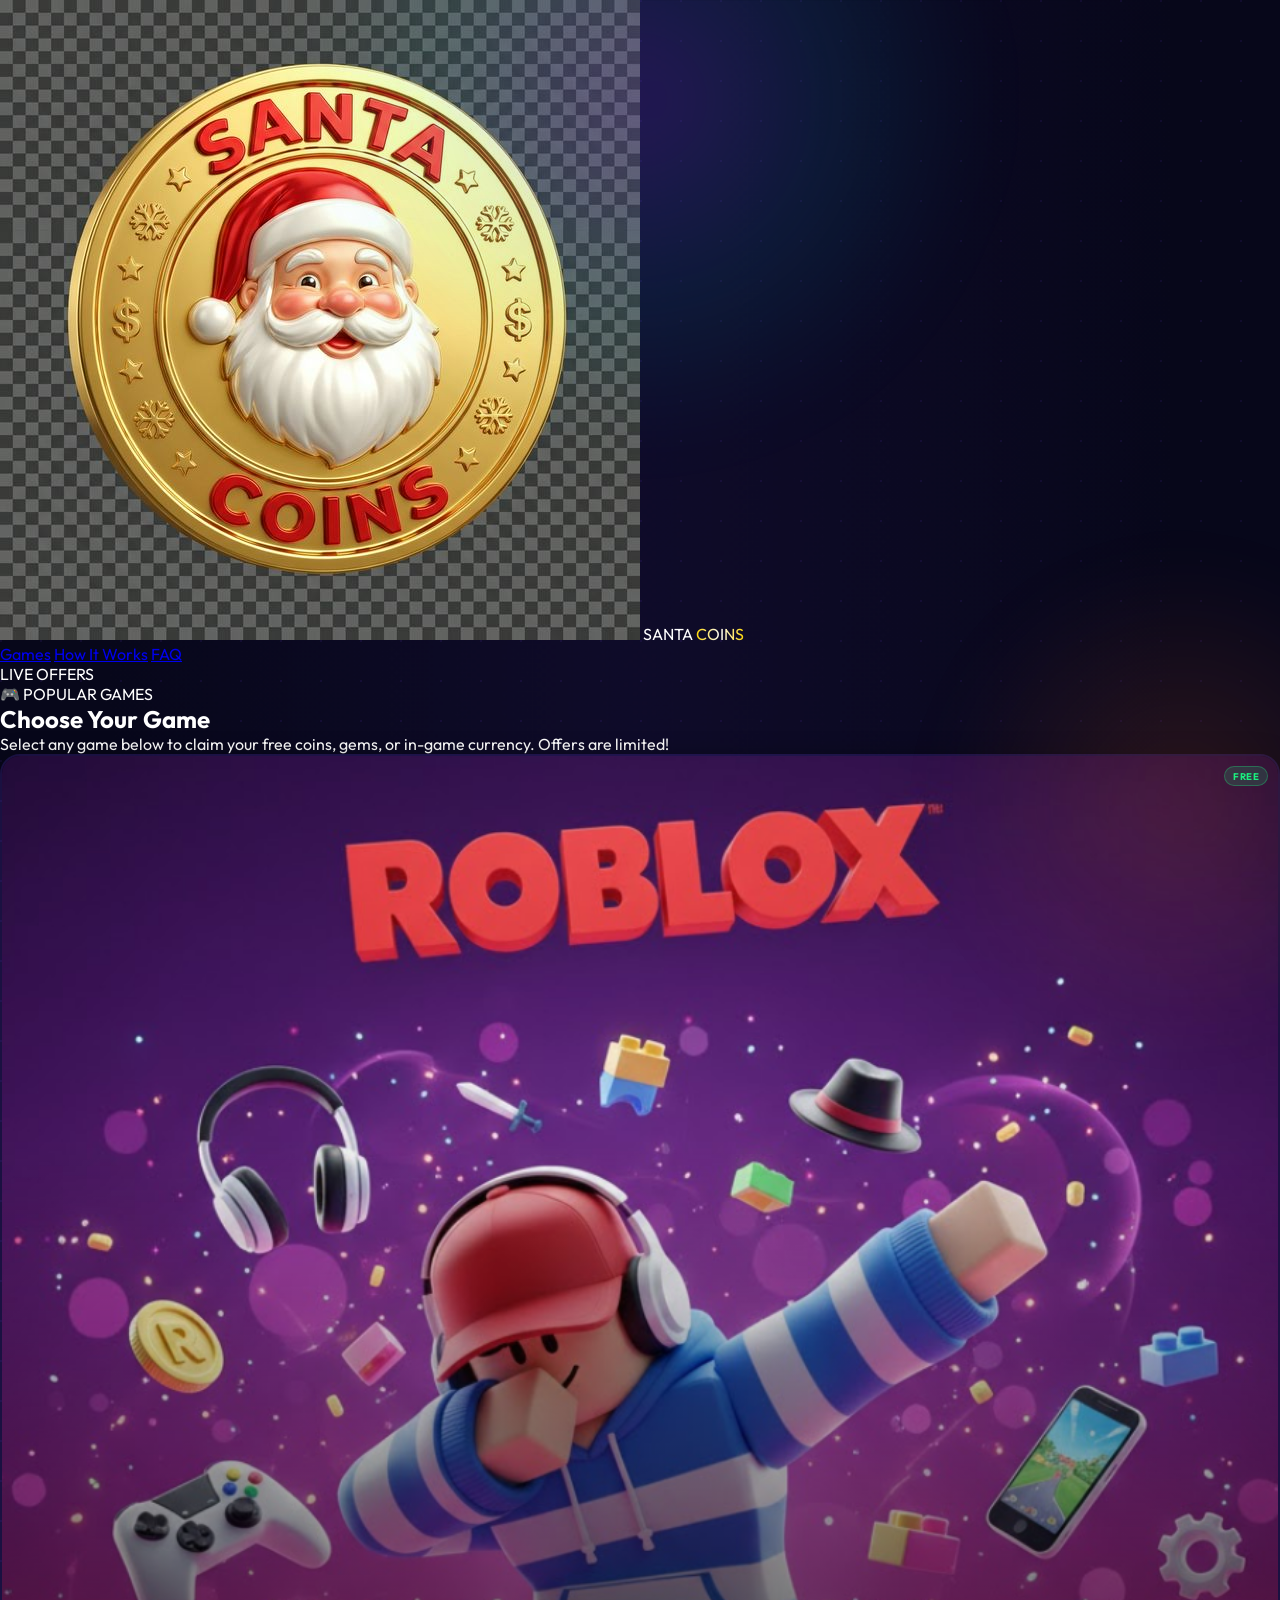
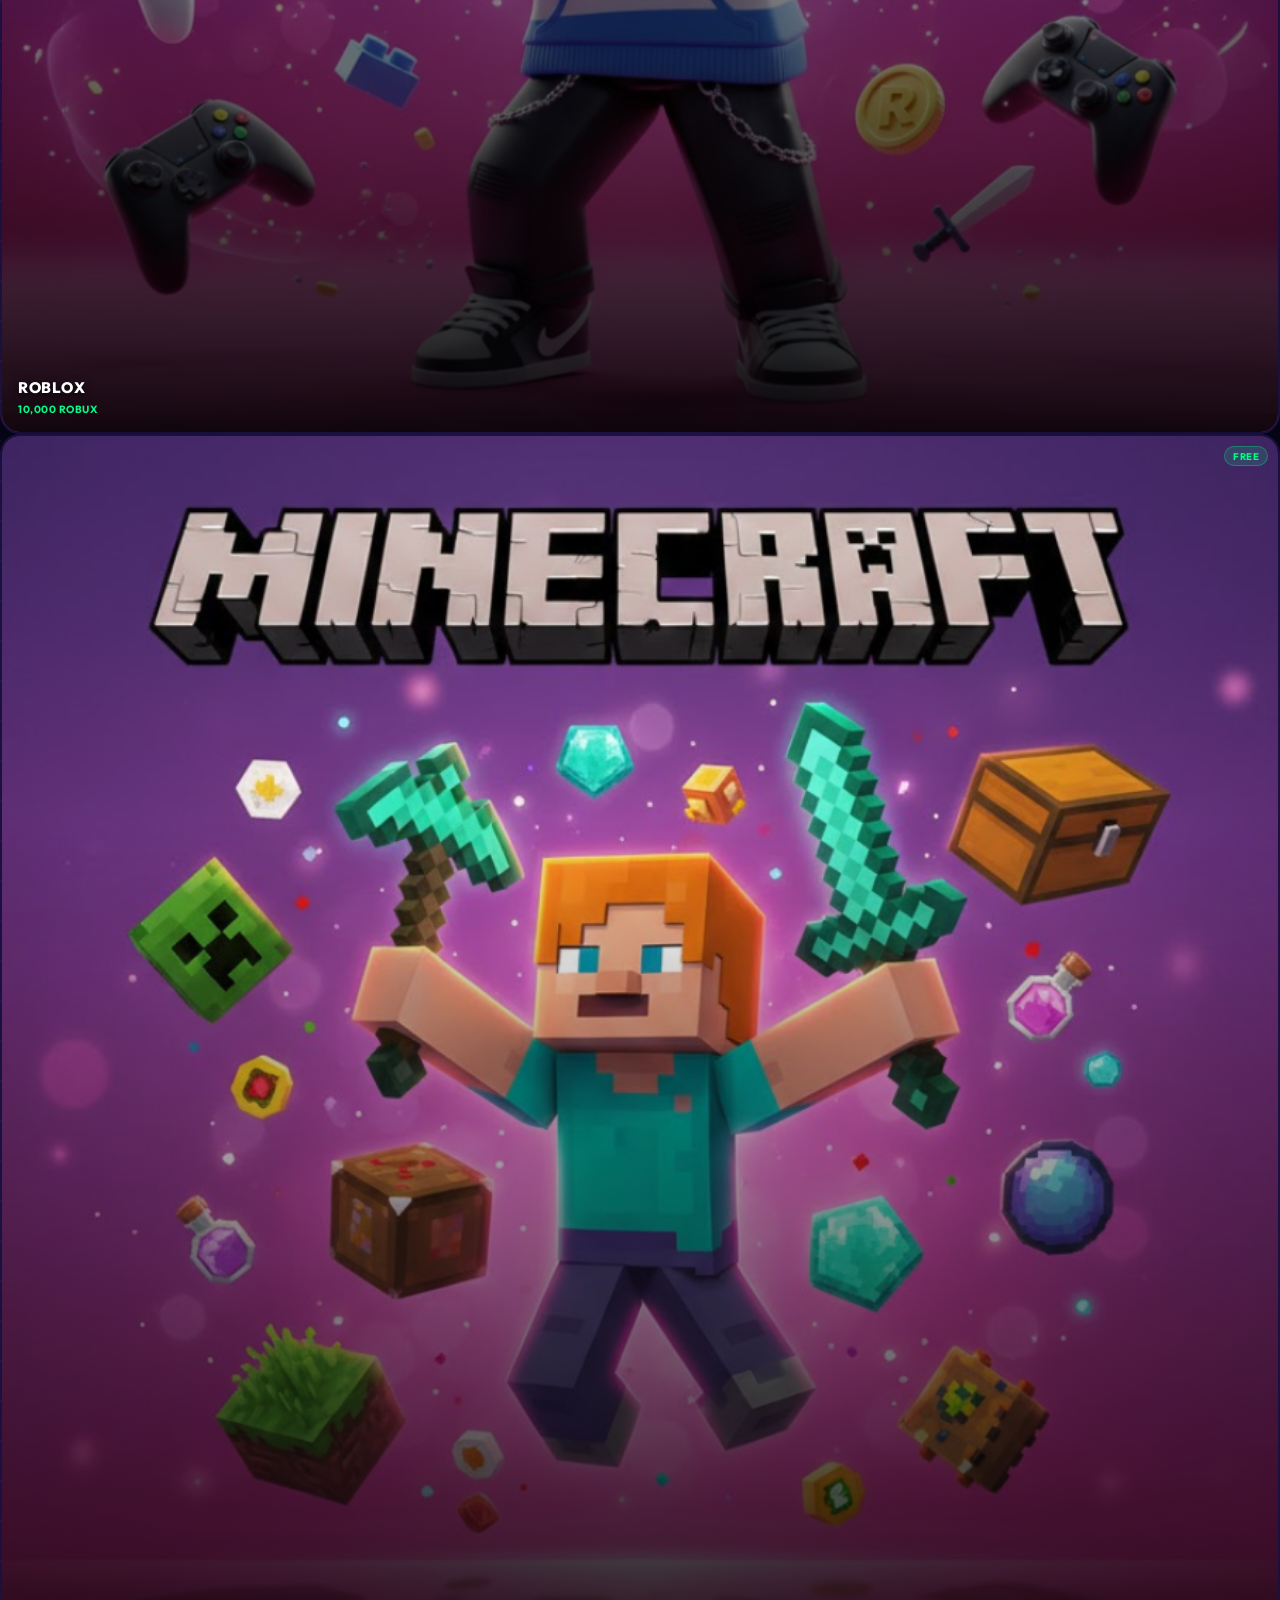
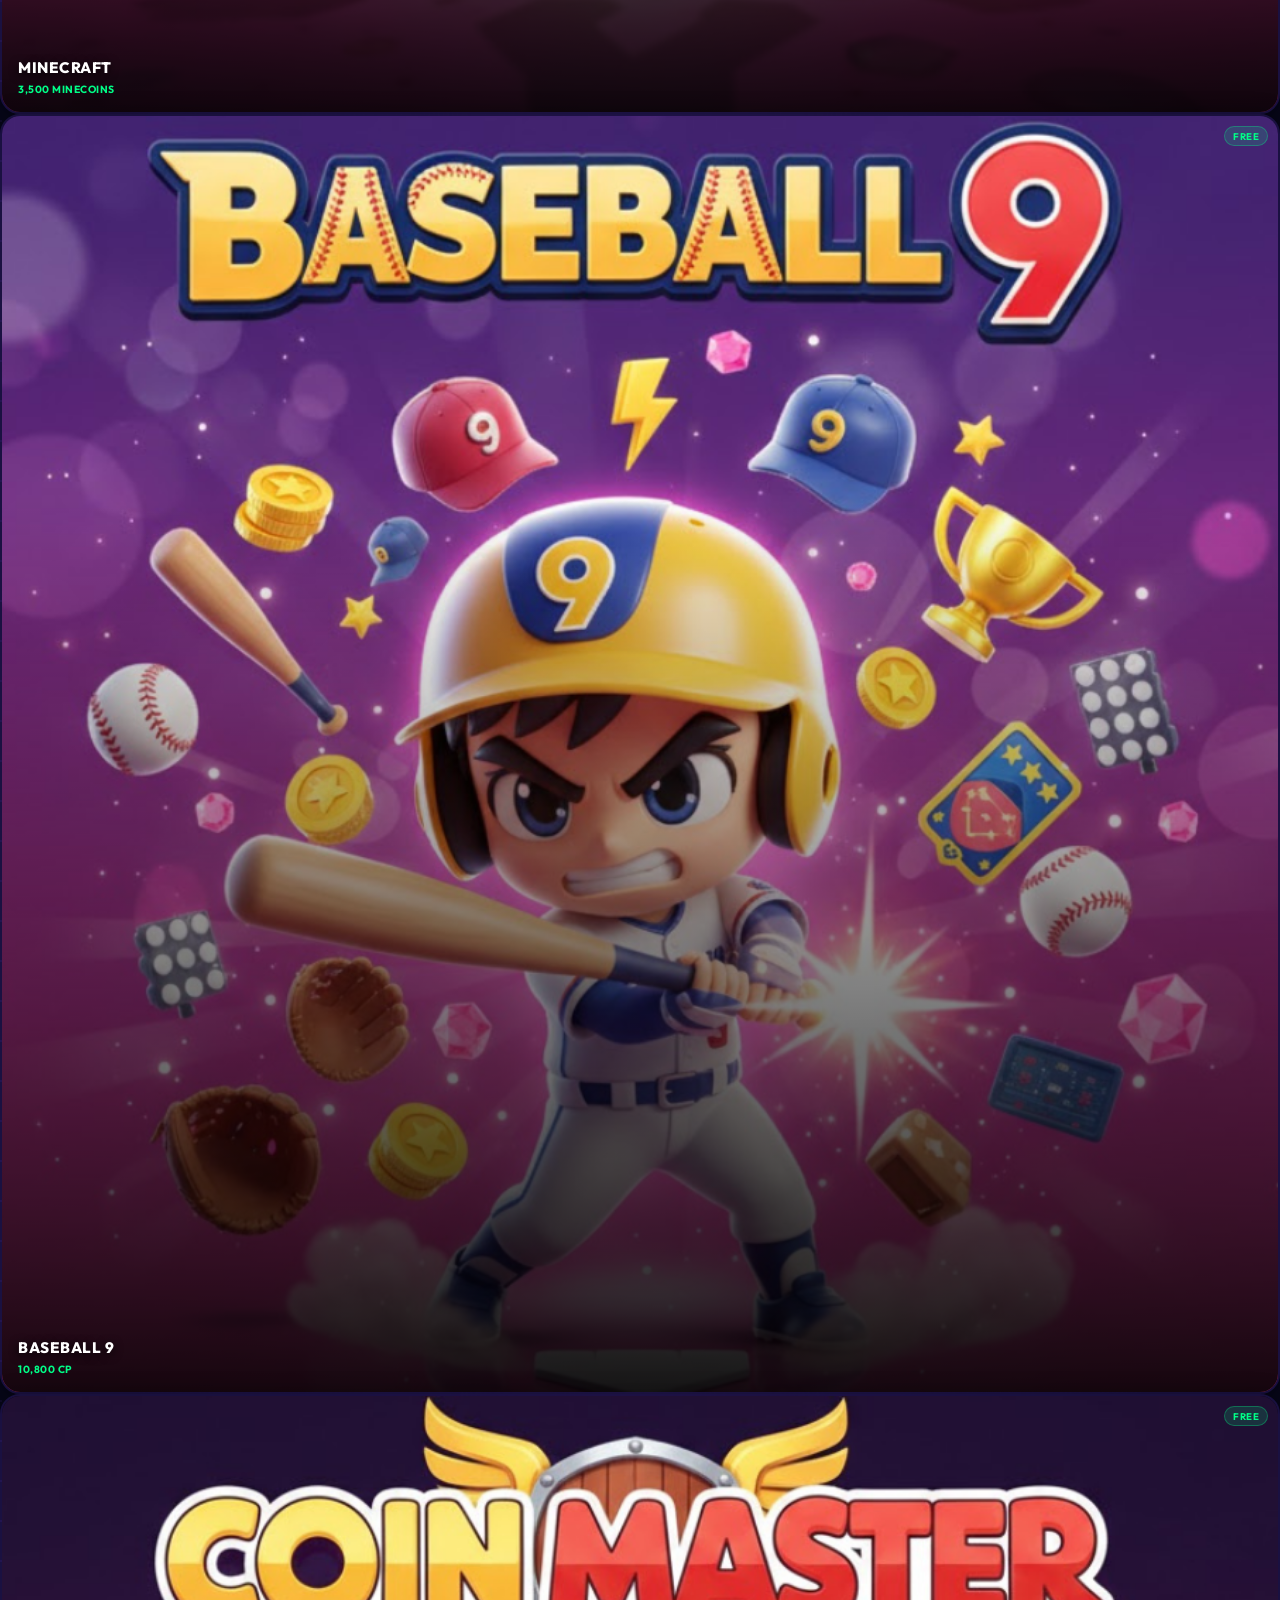
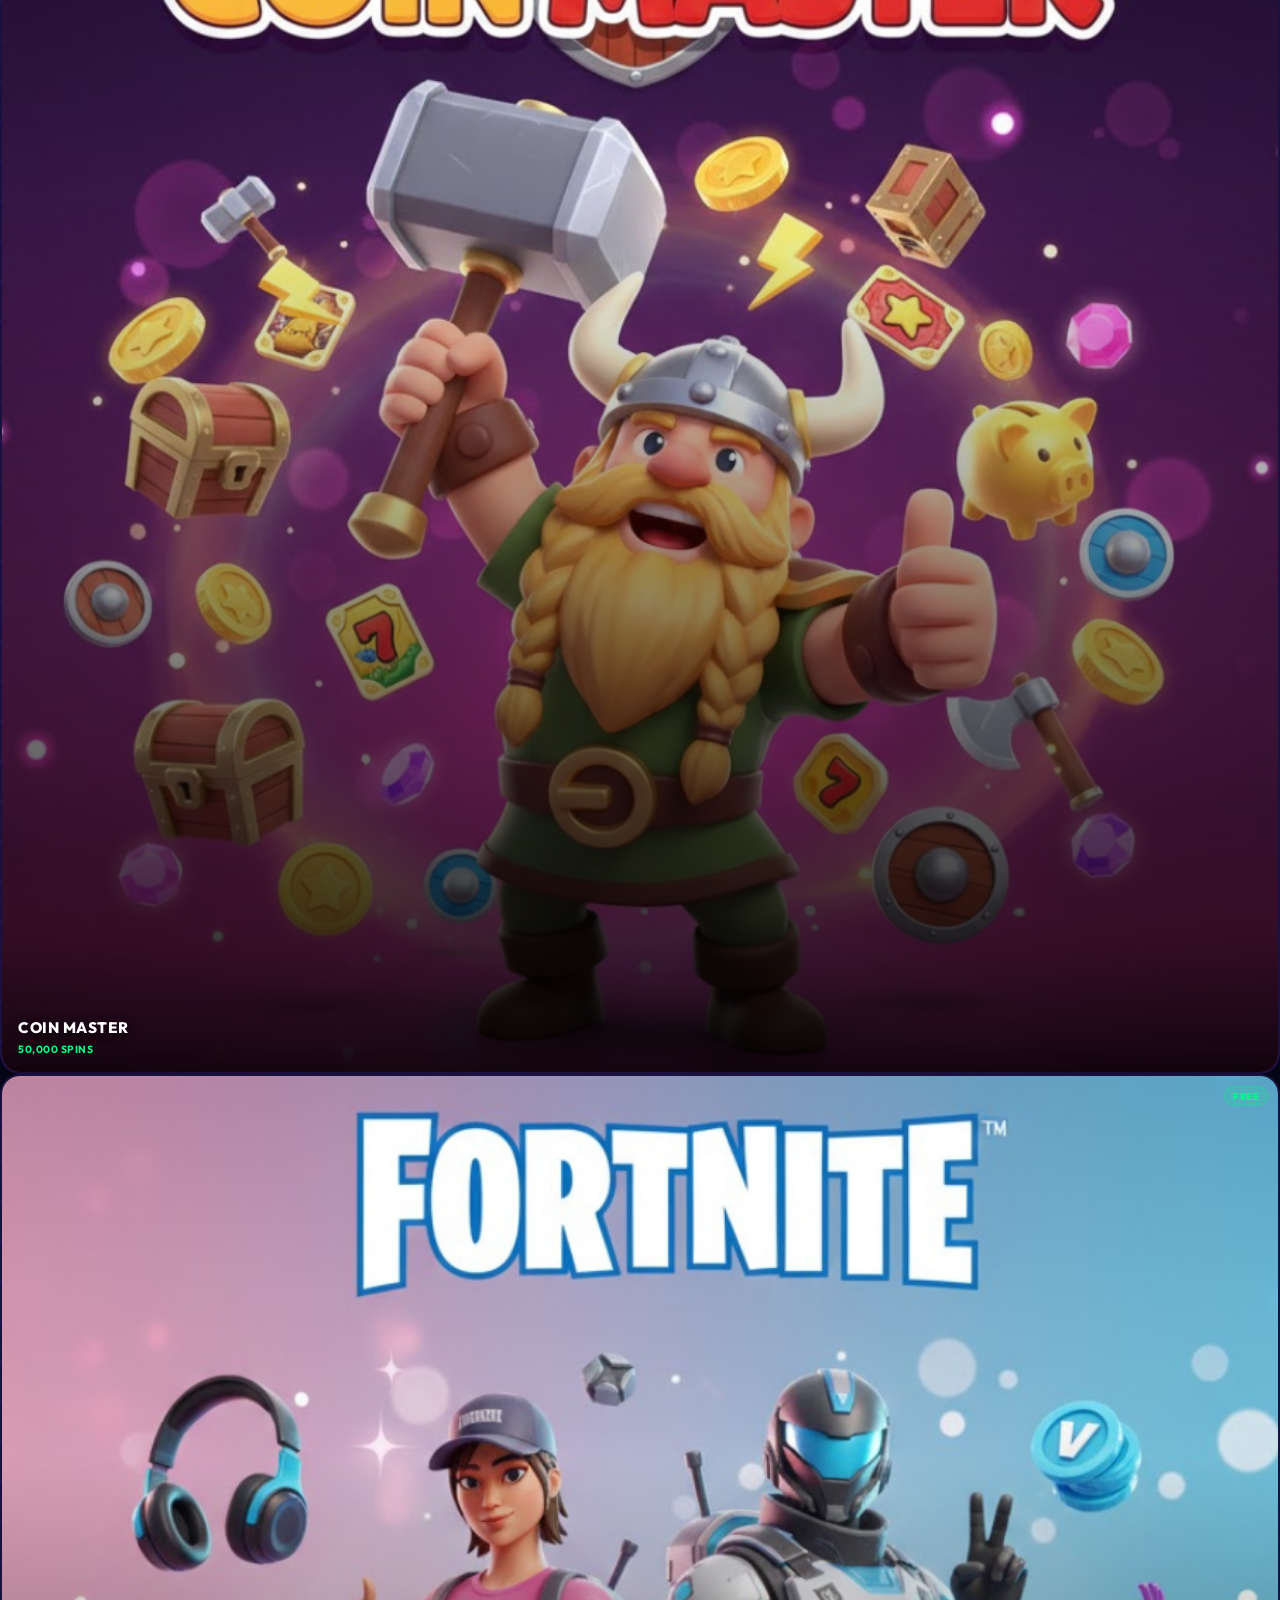
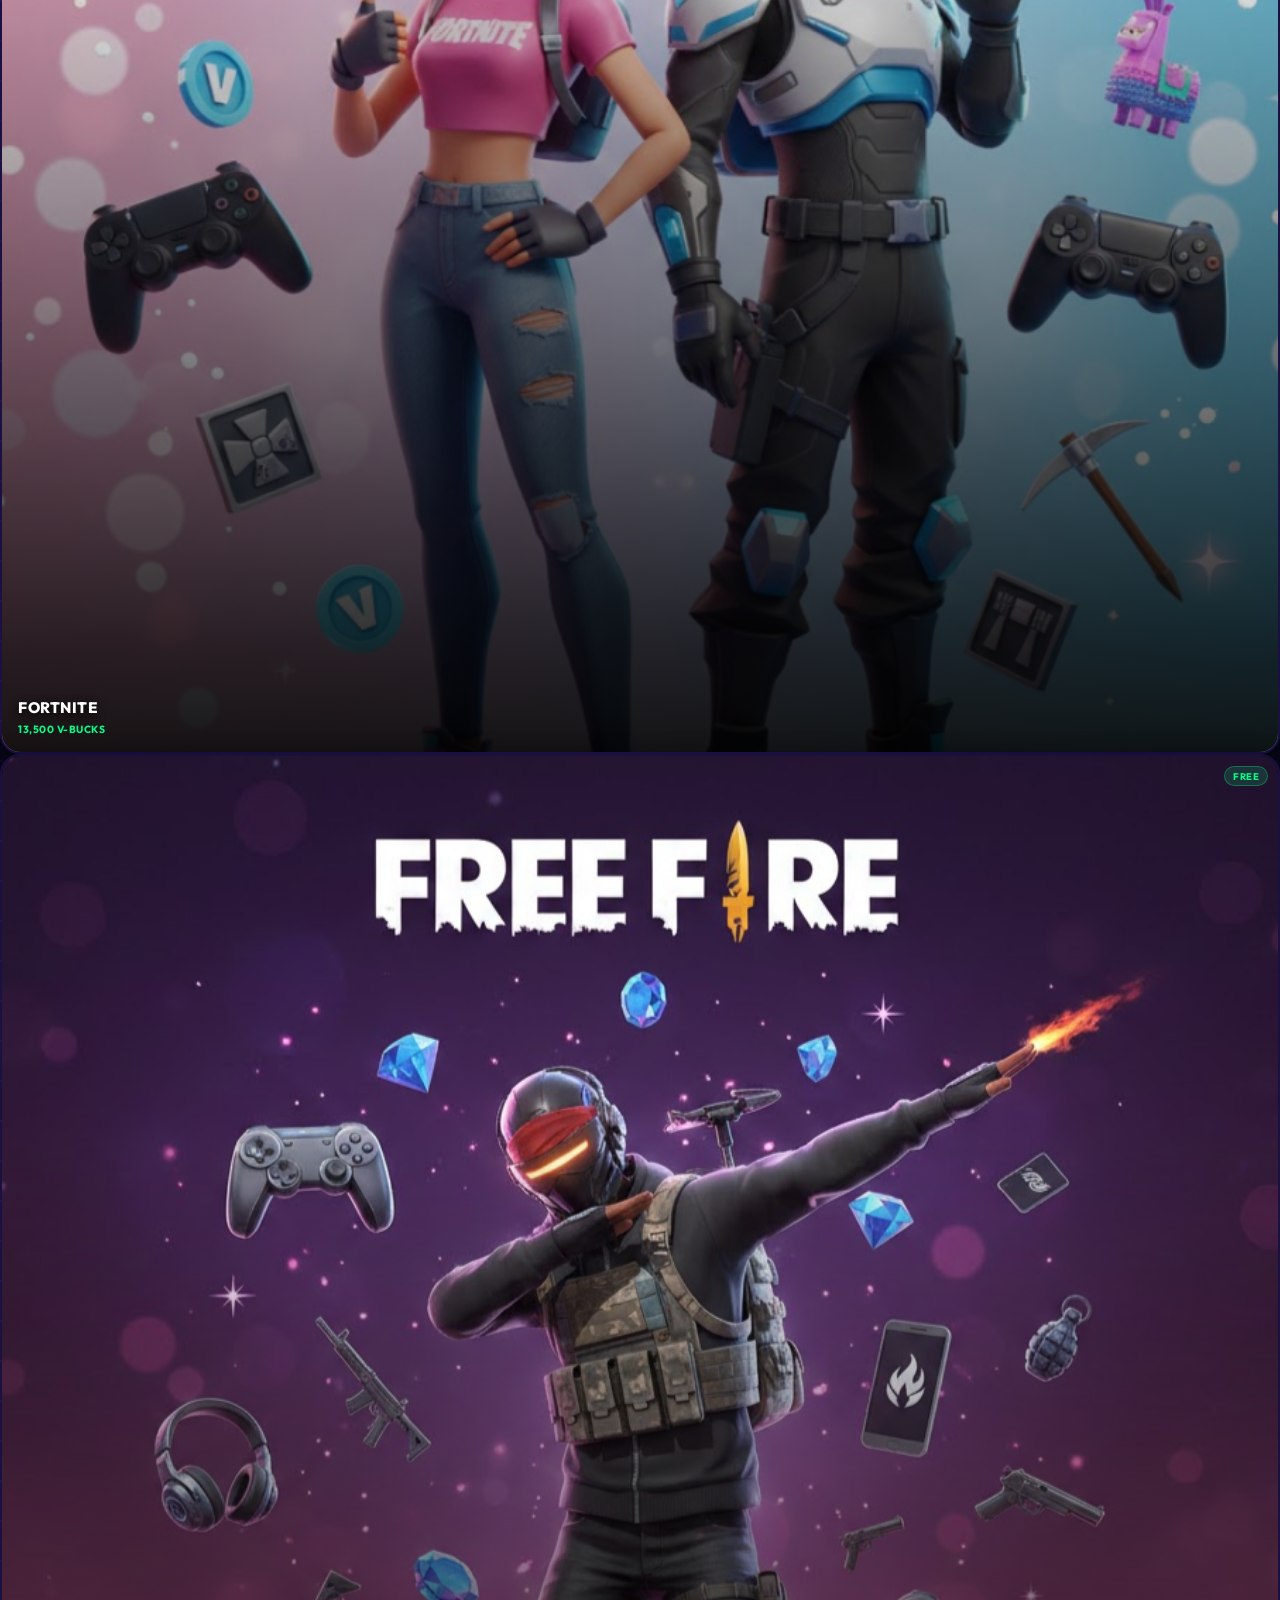
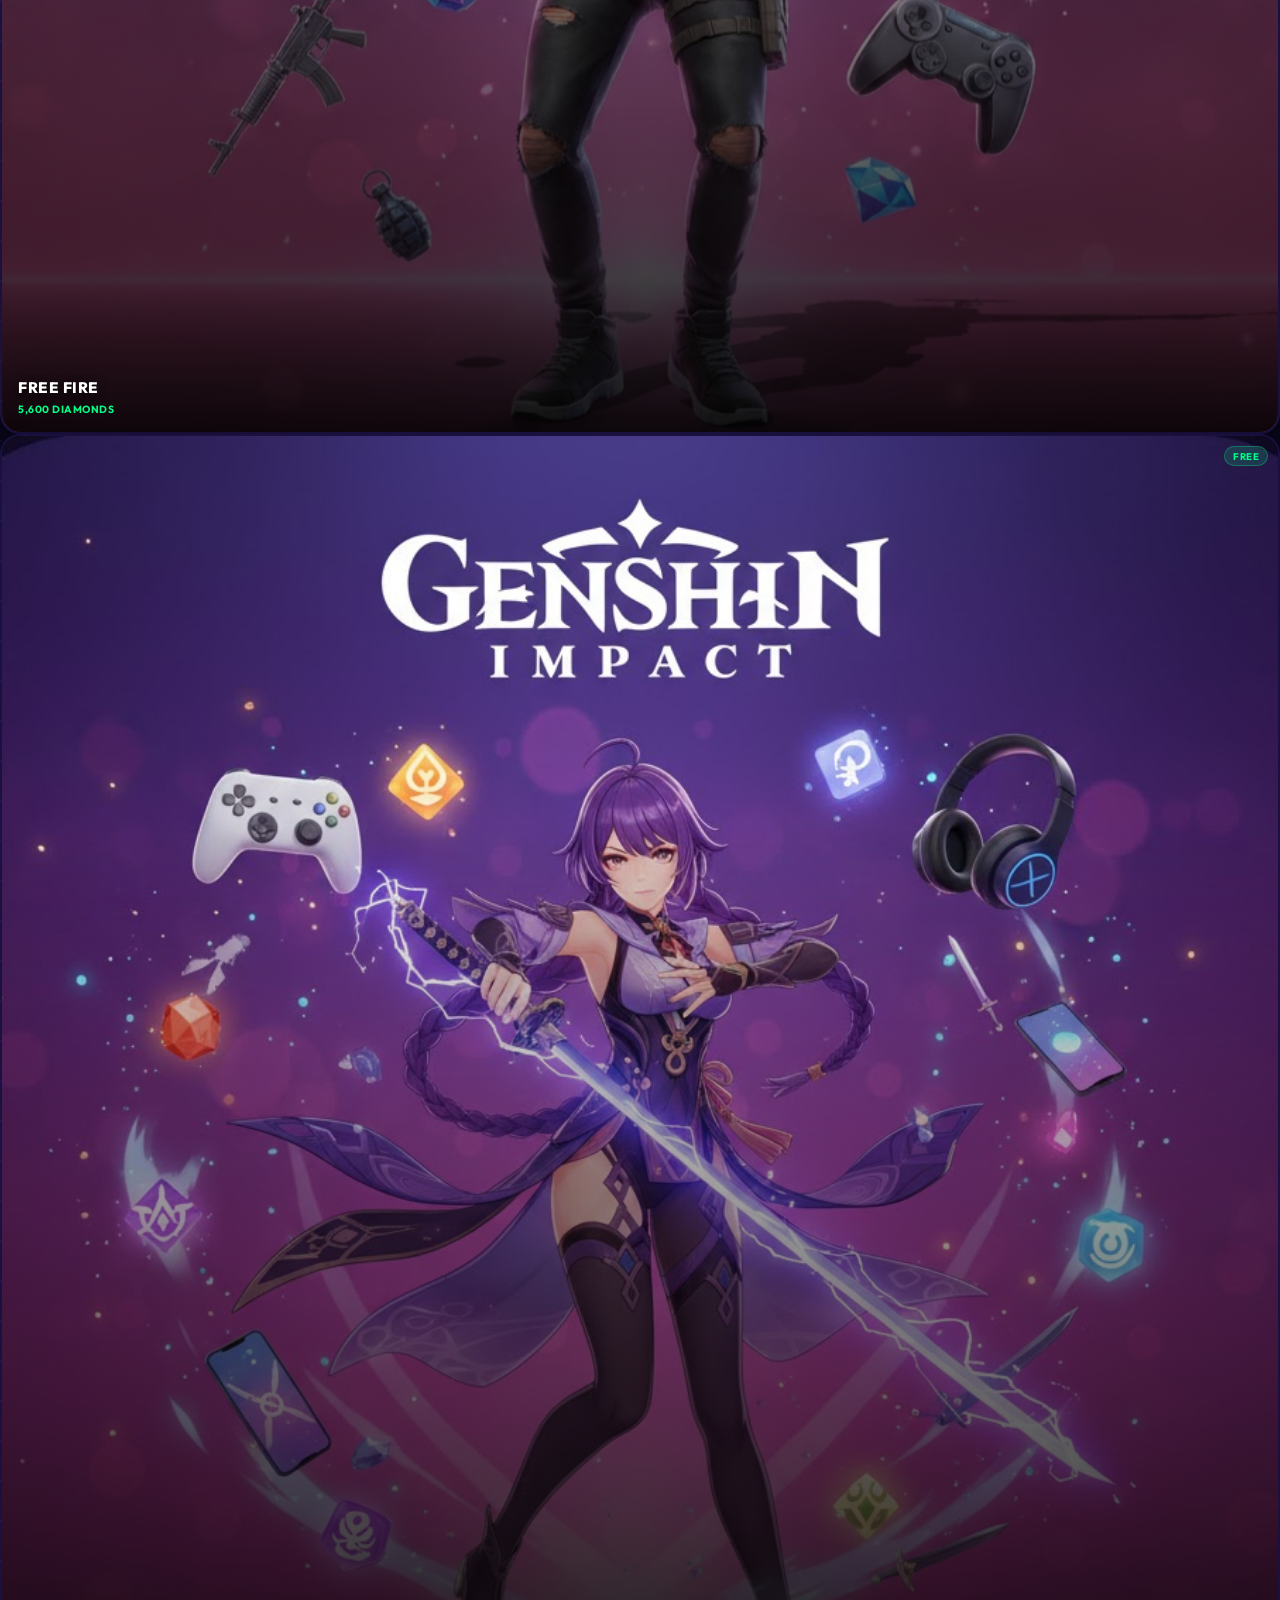
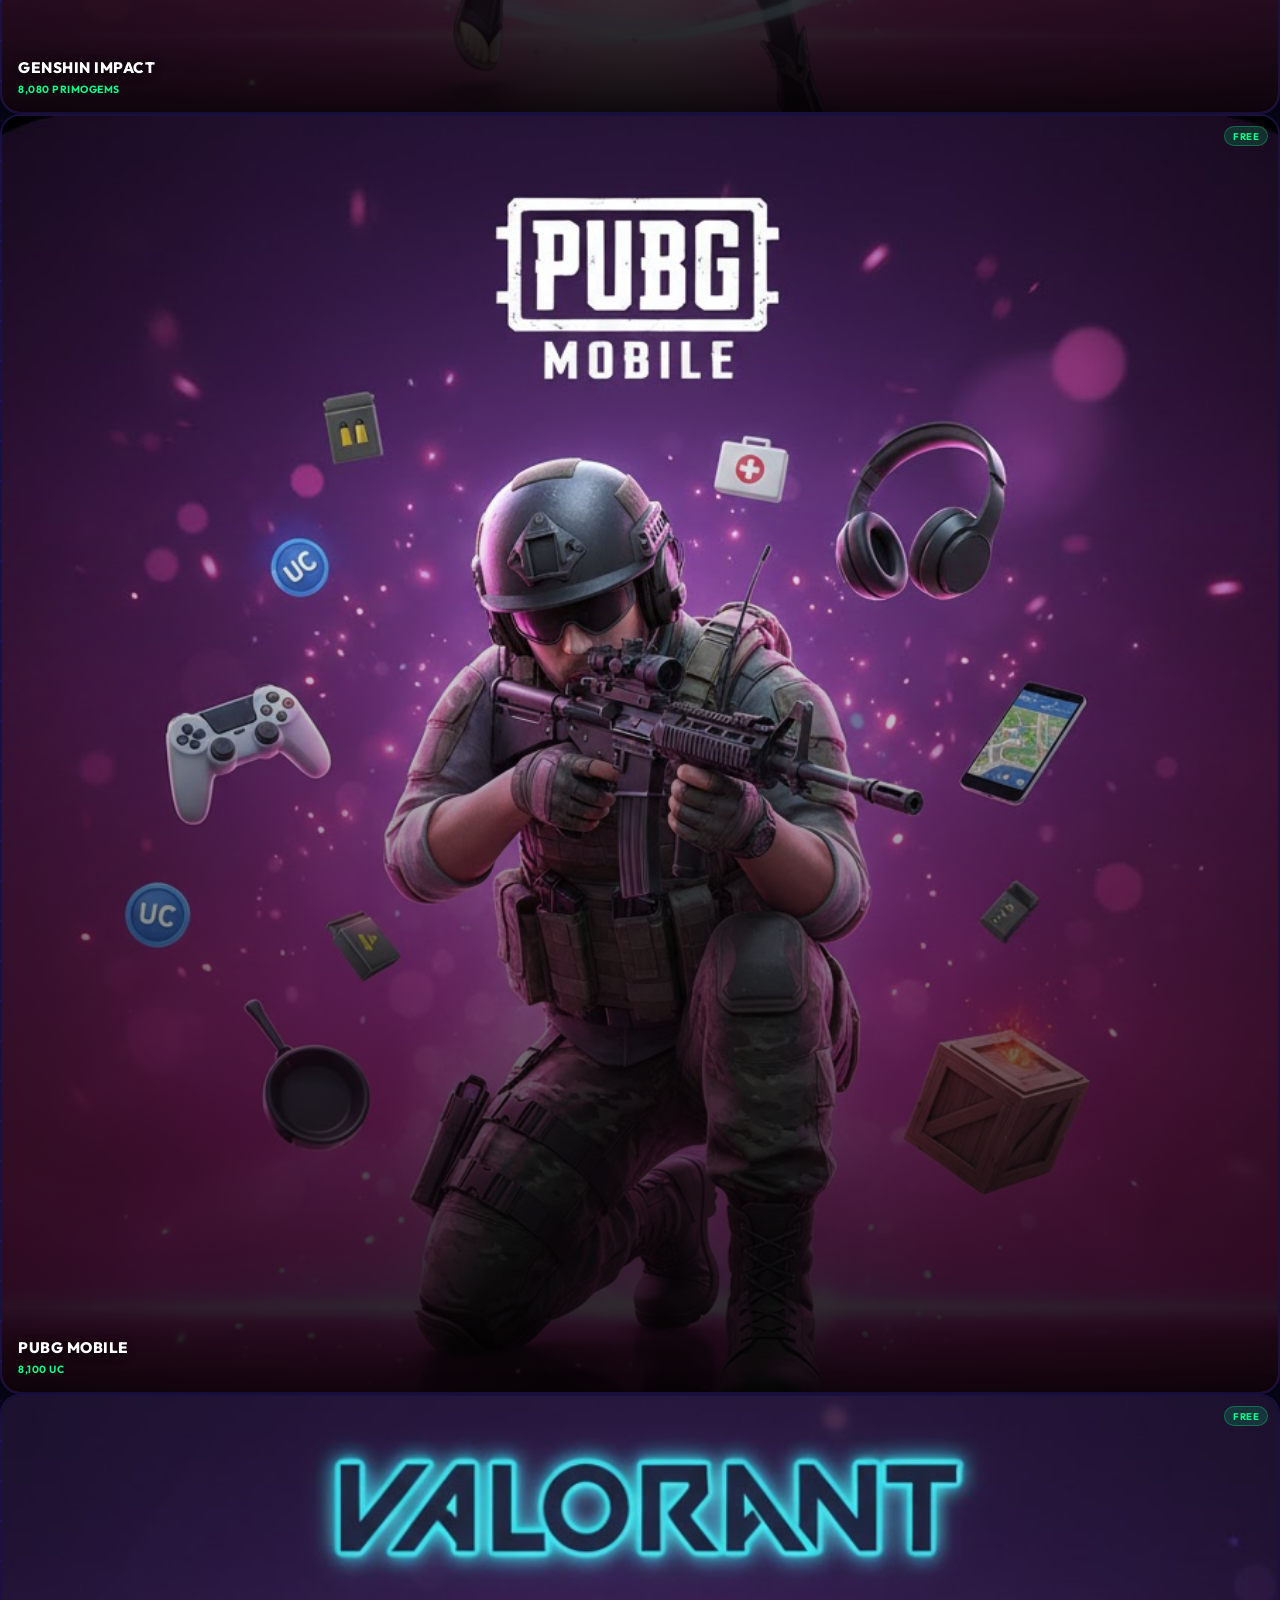
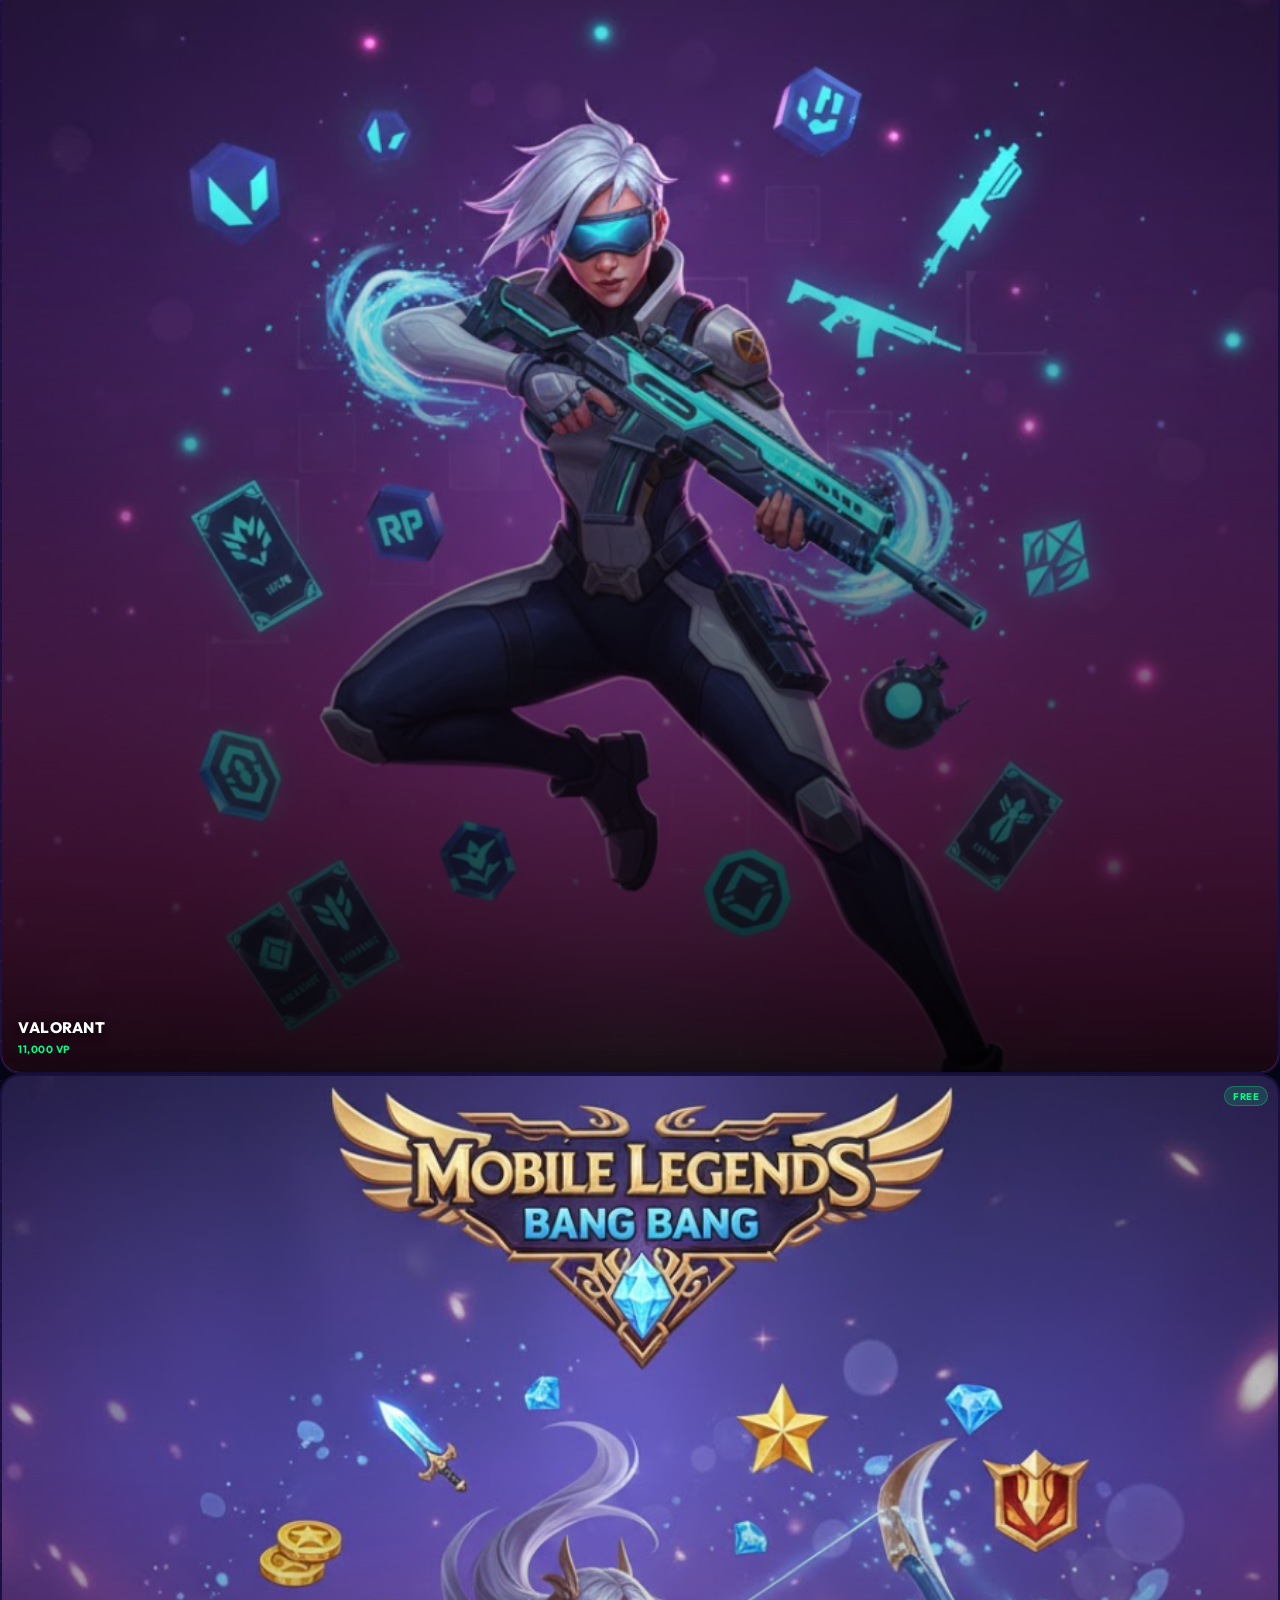
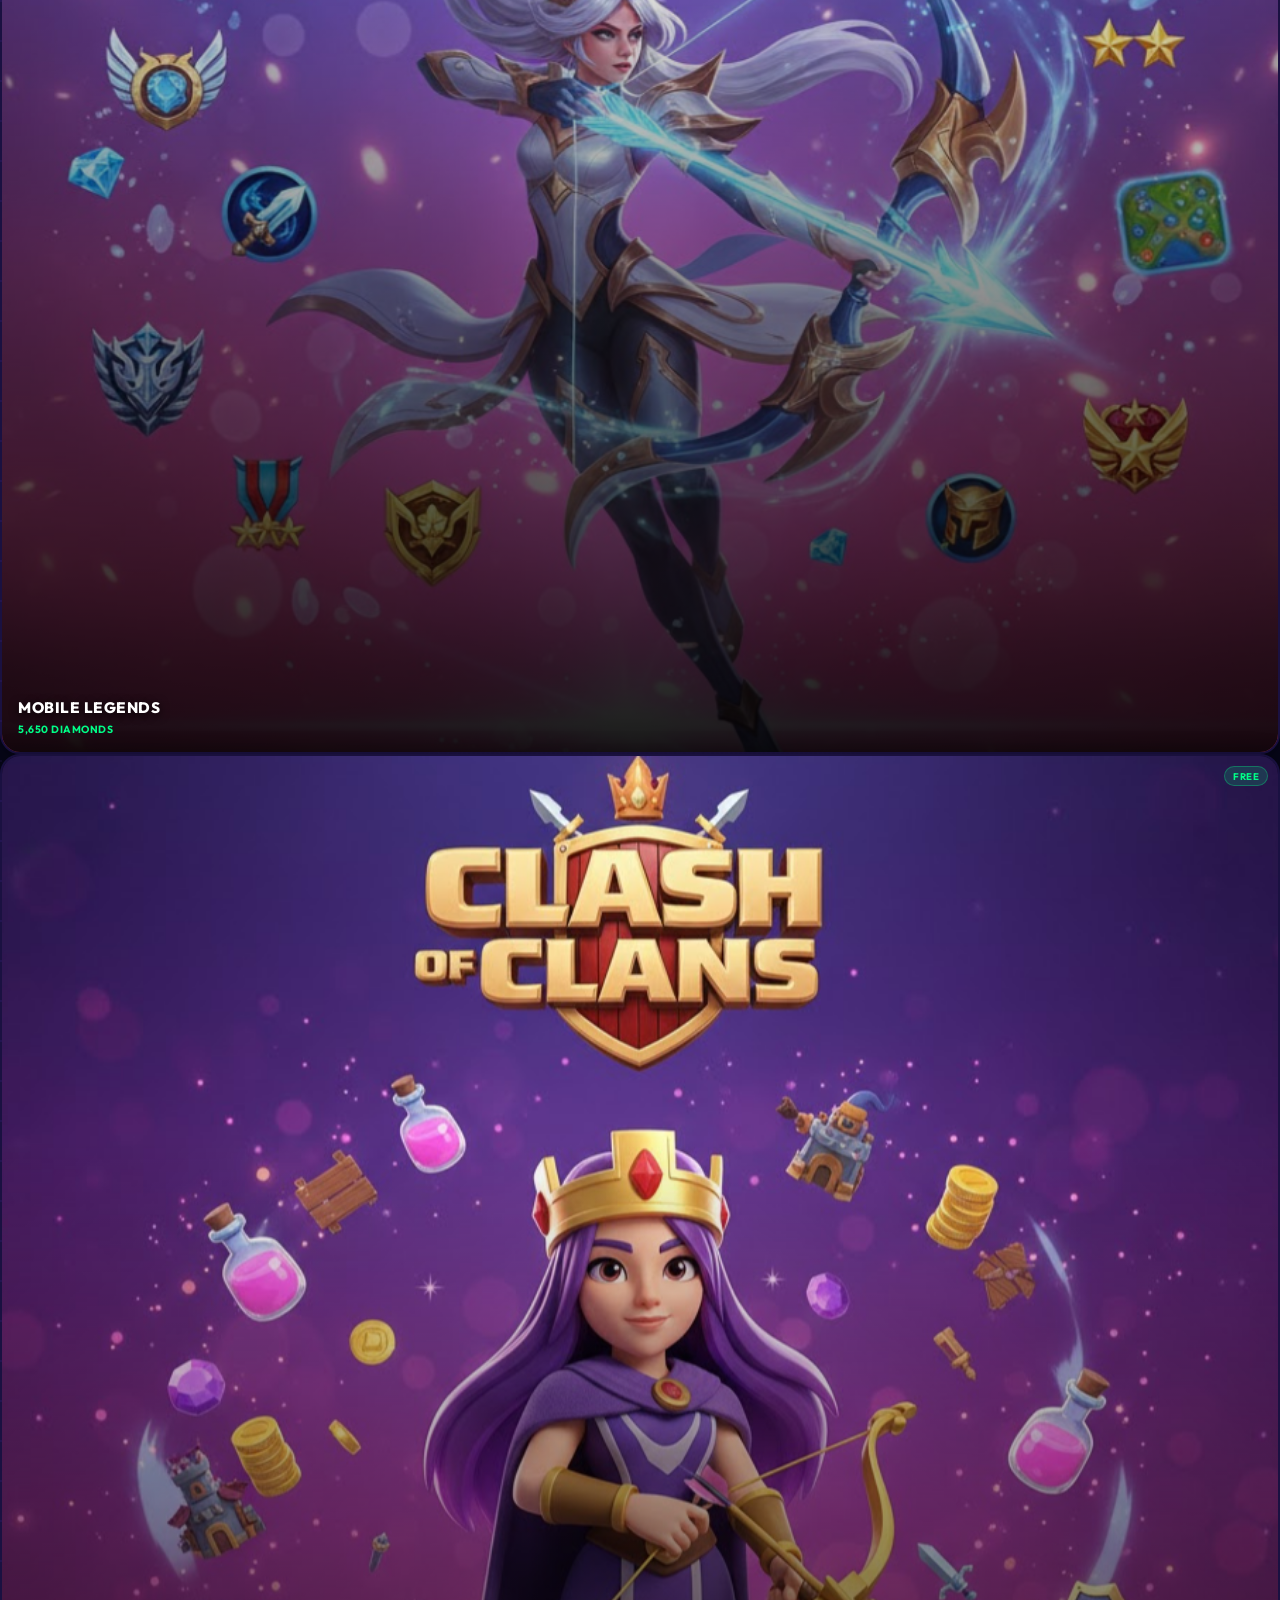
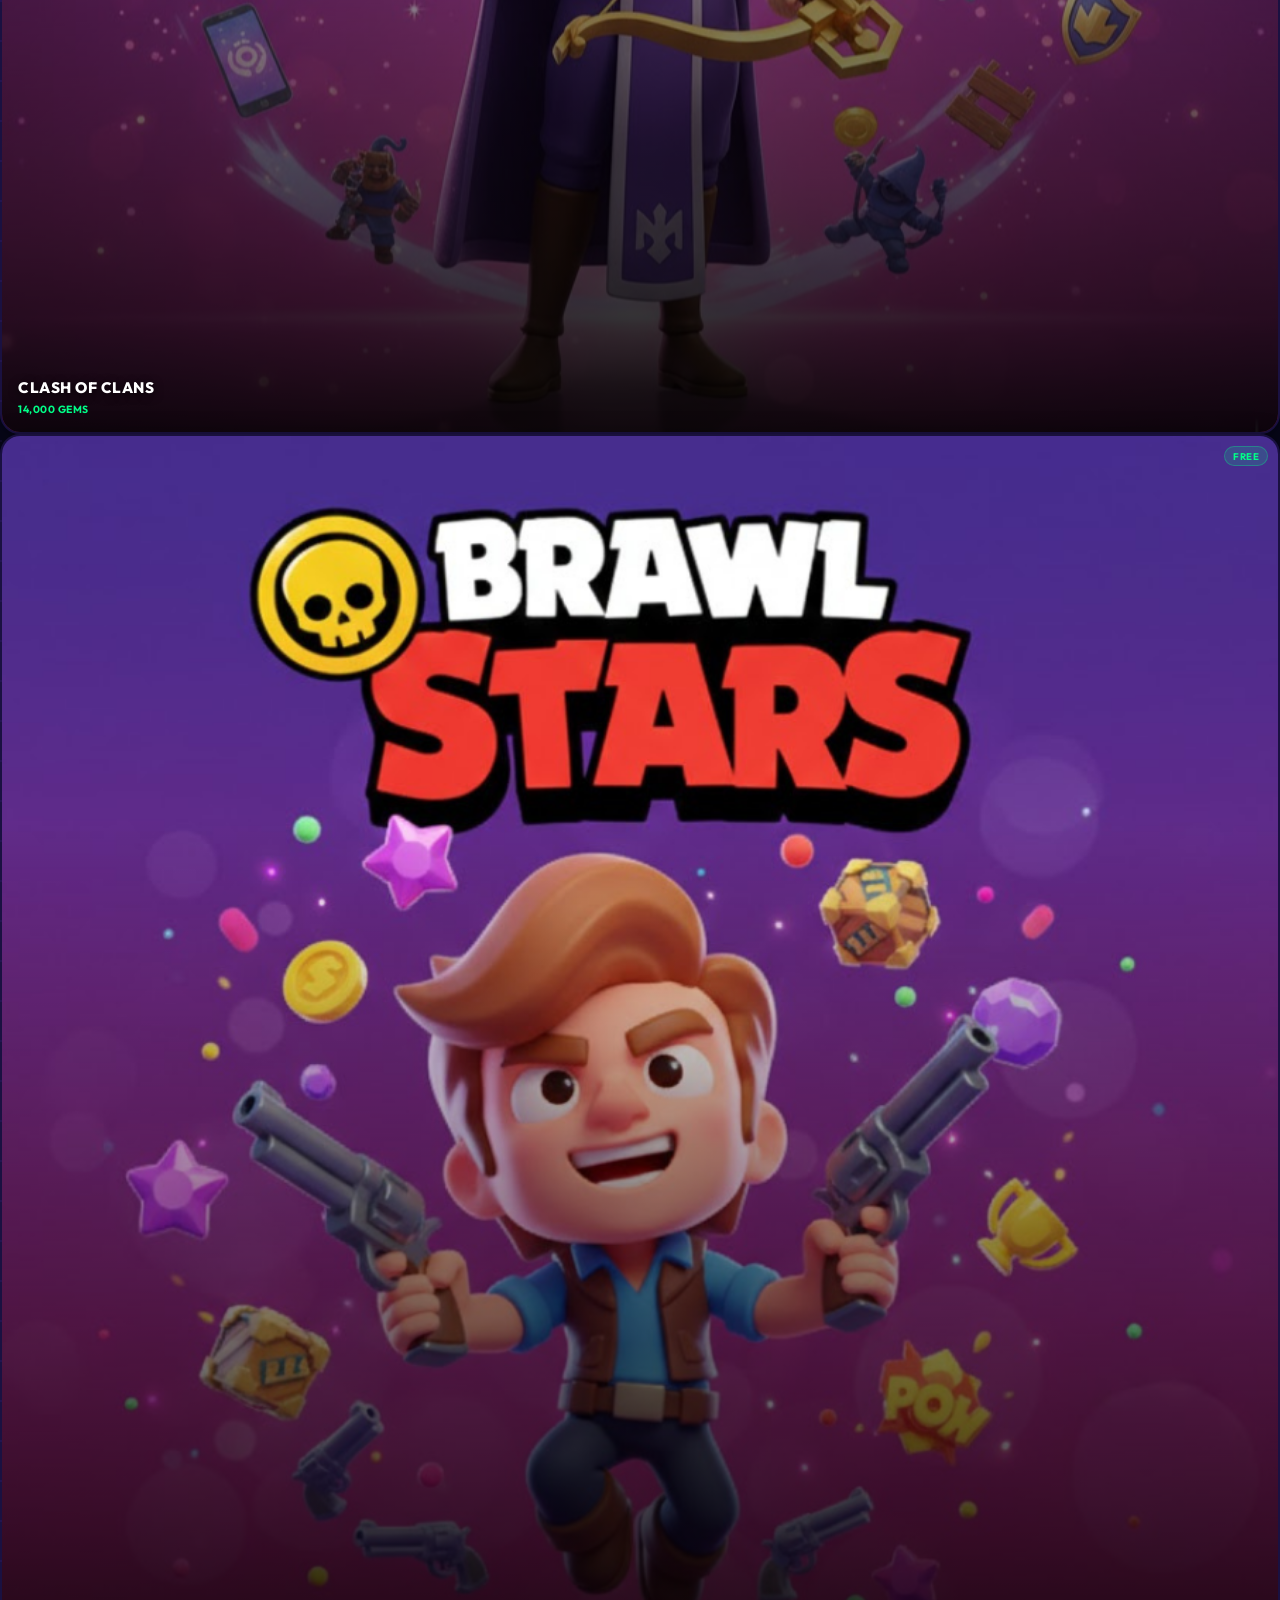
==== index.html @ 3d95c133 "Update index.html" ====
<!DOCTYPE html>
<html lang="en">

<head>
    <meta charset="UTF-8">
    <meta name="viewport" content="width=device-width, initial-scale=1.0">
    <title>SANTA COINS — Free Game Coins & Gems</title>
    <meta name="description"
        content="Claim free coins, gems, V-Bucks, Robux and more for your favorite games. Limited time offers on SANTA COINS.">
    <script src="https://cdn.tailwindcss.com"></script>
    <link rel="preconnect" href="https://fonts.googleapis.com">
    <link href="https://fonts.googleapis.com/css2?family=Outfit:wght@400;500;600;700;800;900&display=swap"
        rel="stylesheet">
    <script>
        tailwind.config = {
            theme: {
                extend: {
                    fontFamily: { outfit: ['Outfit', 'sans-serif'] },
                    colors: {
                        primary: '#6C3CE0',
                        accent: '#FF6B35',
                        dark: { 900: '#07071A', 800: '#0E0E28', 700: '#161640', 600: '#1E1E55' },
                        neon: { blue: '#00D4FF', pink: '#FF2D95', green: '#00FF88', yellow: '#FFD700' }
                    }
                }
            }
        }
    </script>
    <style>
        * {
            margin: 0;
            padding: 0;
            box-sizing: border-box;
        }

        body {
            font-family: 'Outfit', sans-serif;
            background: #07071A;
            color: #fff;
            overflow-x: hidden;
        }

        /* Animated background */
        .bg-grid {
            background-image:
                radial-gradient(circle at 1px 1px, rgba(108, 60, 224, 0.1) 1px, transparent 0),
                radial-gradient(ellipse at 50% 0%, rgba(108, 60, 224, 0.08) 0%, transparent 60%);
            background-size: 40px 40px, 100% 100%;
        }

        .hero-glow {
            position: absolute;
            width: 700px;
            height: 700px;
            border-radius: 50%;
            background: radial-gradient(circle, rgba(108, 60, 224, 0.25) 0%, rgba(0, 212, 255, 0.08) 40%, transparent 70%);
            top: -250px;
            left: 50%;
            transform: translateX(-50%);
            pointer-events: none;
            z-index: 0;
            filter: blur(40px);
        }

        .hero-glow-2 {
            position: absolute;
            width: 500px;
            height: 500px;
            border-radius: 50%;
            background: radial-gradient(circle, rgba(255, 107, 53, 0.15) 0%, transparent 70%);
            bottom: -150px;
            right: -150px;
            pointer-events: none;
            z-index: 0;
            filter: blur(30px);
        }

        /* Floating coins animation */
        @keyframes float {

            0%,
            100% {
                transform: translateY(0) rotate(0deg);
            }

            50% {
                transform: translateY(-20px) rotate(10deg);
            }
        }

        @keyframes floatReverse {

            0%,
            100% {
                transform: translateY(0) rotate(0deg);
            }

            50% {
                transform: translateY(20px) rotate(-10deg);
            }
        }

        @keyframes shimmer {
            0% {
                background-position: -200% 0;
            }

            100% {
                background-position: 200% 0;
            }
        }

        @keyframes pulse-glow {

            0%,
            100% {
                box-shadow: 0 0 20px rgba(108, 60, 224, 0.4);
            }

            50% {
                box-shadow: 0 0 40px rgba(108, 60, 224, 0.8);
            }
        }

        @keyframes slideUp {
            from {
                opacity: 0;
                transform: translateY(40px);
            }

            to {
                opacity: 1;
                transform: translateY(0);
            }
        }

        @keyframes counter-pulse {

            0%,
            100% {
                transform: scale(1);
            }

            50% {
                transform: scale(1.08);
            }
        }

        @keyframes progress-glow {
            0% {
                box-shadow: 0 0 5px #6C3CE0;
            }

            50% {
                box-shadow: 0 0 25px #6C3CE0, 0 0 50px rgba(108, 60, 224, 0.4);
            }

            100% {
                box-shadow: 0 0 5px #6C3CE0;
            }
        }

        @keyframes checkmark {
            0% {
                transform: scale(0);
            }

            50% {
                transform: scale(1.2);
            }

            100% {
                transform: scale(1);
            }
        }

        @keyframes confetti-fall {
            0% {
                transform: translateY(-100vh) rotate(0deg);
                opacity: 1;
            }

            100% {
                transform: translateY(100vh) rotate(720deg);
                opacity: 0;
            }
        }

        @keyframes spin-slow {
            0% {
                transform: rotate(0deg);
            }

            100% {
                transform: rotate(360deg);
            }
        }

        @keyframes glow-ring {

            0%,
            100% {
                opacity: 0.3;
                transform: scale(1);
            }

            50% {
                opacity: 0.6;
                transform: scale(1.05);
            }
        }

        @keyframes bounce-in {
            0% {
                transform: scale(0.3);
                opacity: 0;
            }

            50% {
                transform: scale(1.05);
            }

            70% {
                transform: scale(0.9);
            }

            100% {
                transform: scale(1);
                opacity: 1;
            }
        }

        @keyframes particle-float {
            0% {
                transform: translateY(0) translateX(0) scale(1);
                opacity: 0.7;
            }

            50% {
                opacity: 1;
            }

            100% {
                transform: translateY(-60px) translateX(30px) scale(0);
                opacity: 0;
            }
        }

        @keyframes badge-pulse {

            0%,
            100% {
                box-shadow: 0 0 0 0 rgba(0, 255, 136, 0.4);
            }

            50% {
                box-shadow: 0 0 0 8px rgba(0, 255, 136, 0);
            }
        }

        .float-1 {
            animation: float 4s ease-in-out infinite;
        }

        .float-2 {
            animation: floatReverse 5s ease-in-out infinite 0.5s;
        }

        .float-3 {
            animation: float 6s ease-in-out infinite 1s;
        }

        .shimmer-text {
            background: linear-gradient(90deg, #FFD700 0%, #FFF 25%, #FFD700 50%, #FFF 75%, #FFD700 100%);
            background-size: 200% auto;
            -webkit-background-clip: text;
            -webkit-text-fill-color: transparent;
            animation: shimmer 3s linear infinite;
        }

        /* ===== GAME CARD STYLES ===== */
        .game-card {
            position: relative;
            border-radius: 20px;
            overflow: hidden;
            cursor: pointer;
            aspect-ratio: 1 / 1;
            border: 2px solid rgba(108, 60, 224, 0.2);
            transition: all 0.4s cubic-bezier(0.175, 0.885, 0.32, 1.275);
            box-shadow: 0 4px 24px rgba(0, 0, 0, 0.4);
        }

        .game-card .card-bg {
            position: absolute;
            inset: 0;
            background-size: cover;
            background-position: center;
            transition: transform 0.6s cubic-bezier(0.16, 1, 0.3, 1);
        }

        .game-card::after {
            content: '';
            position: absolute;
            inset: 0;
            background: linear-gradient(180deg, transparent 30%, rgba(0, 0, 0, 0.9) 100%);
            z-index: 1;
            pointer-events: none;
            transition: all 0.4s;
        }

        .game-card:hover {
            transform: translateY(-8px) scale(1.04);
            border-color: rgba(108, 60, 224, 0.6);
            box-shadow: 0 16px 48px rgba(108, 60, 224, 0.3), 0 0 0 1px rgba(108, 60, 224, 0.2);
        }

        .game-card:hover .card-bg {
            transform: scale(1.15);
        }

        .game-card:hover::after {
            background: linear-gradient(180deg, rgba(108, 60, 224, 0.1) 0%, rgba(0, 0, 0, 0.95) 100%);
        }

        .game-card .card-content {
            position: absolute;
            bottom: 0;
            left: 0;
            right: 0;
            padding: 16px;
            z-index: 2;
            display: flex;
            flex-direction: column;
            gap: 6px;
        }

        .game-card .card-name {
            font-weight: 800;
            font-size: 0.95rem;
            text-shadow: 0 2px 10px rgba(0, 0, 0, 0.9);
            line-height: 1.2;
            letter-spacing: 0.5px;
        }

        .game-card .card-subtitle {
            font-size: 0.7rem;
            color: rgba(255, 255, 255, 0.7);
            font-weight: 500;
            display: flex;
            align-items: center;
            gap: 4px;
        }

        .game-card .card-subtitle .free-label {
            color: #00FF88;
            font-weight: 700;
            text-transform: uppercase;
            font-size: 0.65rem;
            letter-spacing: 0.5px;
        }

        .game-card .card-icon {
            width: 36px;
            height: 36px;
            border-radius: 10px;
            flex-shrink: 0;
            display: flex;
            align-items: center;
            justify-content: center;
            font-size: 1.1rem;
            border: 1px solid rgba(255, 255, 255, 0.15);
            backdrop-filter: blur(8px);
        }

        .game-card .card-badge {
            position: absolute;
            top: 10px;
            right: 10px;
            z-index: 3;
            background: rgba(0, 255, 136, 0.15);
            border: 1px solid rgba(0, 255, 136, 0.3);
            backdrop-filter: blur(10px);
            color: #00FF88;
            font-size: 0.6rem;
            font-weight: 700;
            padding: 3px 8px;
            border-radius: 20px;
            text-transform: uppercase;
            letter-spacing: 0.5px;
            animation: badge-pulse 2s infinite;
        }

        .claim-btn {
            background: linear-gradient(135deg, #6C3CE0, #8B5CF6, #6C3CE0);
            background-size: 200% 200%;
            border: none;
            border-radius: 14px;
            padding: 14px 28px;
            color: #fff;
            font-weight: 700;
            font-size: 15px;
            cursor: pointer;
            transition: all 0.3s;
            text-transform: uppercase;
            letter-spacing: 1.5px;
            width: 100%;
            position: relative;
            overflow: hidden;
            animation: shimmer 3s ease infinite;
        }

        .claim-btn::after {
            content: '';
            position: absolute;
            top: -50%;
            left: -50%;
            width: 200%;
            height: 200%;
            background: linear-gradient(45deg, transparent 30%, rgba(255, 255, 255, 0.1) 50%, transparent 70%);
            transform: rotate(45deg);
            transition: all 0.6s;
        }

        .claim-btn:hover {
            transform: scale(1.05);
            box-shadow: 0 8px 30px rgba(108, 60, 224, 0.5);
        }

        .claim-btn:hover::after {
            left: 100%;
        }

        .price-tag {
            text-decoration: line-through;
            color: #ef4444;
            font-weight: 700;
        }

        .free-tag {
            background: linear-gradient(135deg, #00FF88, #00CC6A);
            -webkit-background-clip: text;
            -webkit-text-fill-color: transparent;
            font-weight: 900;
            font-size: 1.5rem;
        }

        /* ===== POPUP STYLES ===== */
        .popup-overlay {
            position: fixed;
            top: 0;
            left: 0;
            width: 100%;
            height: 100%;
            background: rgba(0, 0, 0, 0.9);
            backdrop-filter: blur(12px);
            z-index: 9999;
            display: none;
            align-items: center;
            justify-content: center;
            padding: 20px;
        }

        .popup-overlay.active {
            display: flex;
        }

        .popup-box {
            background: linear-gradient(160deg, #151538, #0E0E28, #0A0A20);
            border: 1px solid rgba(108, 60, 224, 0.3);
            border-radius: 28px;
            padding: 0;
            max-width: 440px;
            width: 100%;
            text-align: center;
            position: relative;
            overflow: hidden;
            animation: bounce-in 0.5s ease-out;
        }

        .popup-box::before {
            content: '';
            position: absolute;
            top: -2px;
            left: -2px;
            right: -2px;
            bottom: -2px;
            background: conic-gradient(from 0deg, #6C3CE0, #00D4FF, #FF6B35, #FF2D95, #6C3CE0);
            border-radius: 28px;
            z-index: -1;
            animation: spin-slow 6s linear infinite;
            opacity: 0.6;
        }

        .popup-header {
            position: relative;
            padding: 0;
            overflow: hidden;
        }

        .popup-header .game-artwork {
            width: 100%;
            height: 160px;
            object-fit: cover;
            display: block;
        }

        .popup-header .artwork-overlay {
            position: absolute;
            inset: 0;
            background: linear-gradient(180deg, transparent 20%, #151538 100%);
        }

        .popup-header .game-icon-popup {
            position: absolute;
            bottom: -24px;
            left: 50%;
            transform: translateX(-50%);
            width: 56px;
            height: 56px;
            border-radius: 16px;
            display: flex;
            align-items: center;
            justify-content: center;
            font-size: 1.6rem;
            border: 3px solid #151538;
            z-index: 2;
            box-shadow: 0 4px 20px rgba(0, 0, 0, 0.5);
        }

        .popup-body {
            padding: 40px 32px 32px;
        }

        .popup-game-name {
            font-size: 0.75rem;
            font-weight: 600;
            text-transform: uppercase;
            letter-spacing: 2px;
            color: rgba(255, 255, 255, 0.5);
            margin-bottom: 4px;
        }

        /* Progress bar */
        .progress-container {
            background: rgba(10, 10, 26, 0.9);
            border-radius: 14px;
            height: 14px;
            overflow: hidden;
            margin: 20px 0;
            border: 1px solid rgba(108, 60, 224, 0.2);
            position: relative;
        }

        .progress-bar {
            height: 100%;
            width: 0%;
            border-radius: 14px;
            background: linear-gradient(90deg, #6C3CE0, #8B5CF6, #00D4FF);
            transition: width 0.3s ease;
            animation: progress-glow 2s infinite;
            position: relative;
        }

        .progress-bar::after {
            content: '';
            position: absolute;
            top: 0;
            left: 0;
            right: 0;
            bottom: 0;
            background: linear-gradient(90deg, transparent, rgba(255, 255, 255, 0.3), transparent);
            animation: shimmer 1.5s linear infinite;
        }

        .counter-text {
            font-size: 3.5rem;
            font-weight: 900;
            background: linear-gradient(135deg, #FFD700, #FFA500);
            -webkit-background-clip: text;
            -webkit-text-fill-color: transparent;
            animation: counter-pulse 1s ease-in-out infinite;
            text-shadow: none;
            filter: drop-shadow(0 0 20px rgba(255, 215, 0, 0.3));
        }

        /* Dynamic coin grid */
        .coin-grid {
            display: grid;
            grid-template-columns: repeat(5, 1fr);
            gap: 6px;
            margin: 16px auto;
            max-width: 220px;
        }

        .coin-emoji {
            font-size: 1.5rem;
            animation: float 2s ease-in-out infinite;
            filter: drop-shadow(0 2px 6px rgba(0, 0, 0, 0.3));
        }

        .coin-emoji:nth-child(2) {
            animation-delay: 0.15s;
        }

        .coin-emoji:nth-child(3) {
            animation-delay: 0.3s;
        }

        .coin-emoji:nth-child(4) {
            animation-delay: 0.45s;
        }

        .coin-emoji:nth-child(5) {
            animation-delay: 0.6s;
        }

        .coin-emoji:nth-child(6) {
            animation-delay: 0.75s;
        }

        .coin-emoji:nth-child(7) {
            animation-delay: 0.9s;
        }

        .coin-emoji:nth-child(8) {
            animation-delay: 1.05s;
        }

        .coin-emoji:nth-child(9) {
            animation-delay: 1.2s;
        }

        .coin-emoji:nth-child(10) {
            animation-delay: 1.35s;
        }

        /* Reward info in popup */
        .reward-info {
            display: flex;
            align-items: center;
            justify-content: center;
            gap: 16px;
            margin: 16px 0;
            padding: 12px 20px;
            background: rgba(108, 60, 224, 0.08);
            border: 1px solid rgba(108, 60, 224, 0.15);
            border-radius: 14px;
        }

        .reward-info .amount {
            font-size: 1.3rem;
            font-weight: 800;
            color: #fff;
        }

        .reward-info .divider {
            width: 1px;
            height: 28px;
            background: rgba(255, 255, 255, 0.1);
        }

        .reward-info .value {
            font-size: 0.85rem;
            color: rgba(255, 255, 255, 0.5);
        }

        .reward-info .value .price {
            text-decoration: line-through;
            color: #ef4444;
            font-weight: 600;
        }

        .reward-info .value .free {
            color: #00FF88;
            font-weight: 700;
            font-size: 1rem;
        }

        /* Time estimate */
        .time-estimate {
            display: inline-flex;
            align-items: center;
            gap: 6px;
            padding: 6px 14px;
            background: rgba(255, 255, 255, 0.04);
            border-radius: 20px;
            border: 1px solid rgba(255, 255, 255, 0.06);
            font-size: 0.75rem;
            color: rgba(255, 255, 255, 0.4);
        }

        /* Confetti */
        .confetti-piece {
            position: fixed;
            width: 10px;
            height: 10px;
            top: -10px;
            z-index: 10000;
            animation: confetti-fall 3s linear forwards;
        }

        /* Floating particles in popup */
        .popup-particle {
            position: absolute;
            border-radius: 50%;
            pointer-events: none;
            animation: particle-float 3s ease-out infinite;
        }

        /* Stats bar */
        .stats-bar {
            display: flex;
            align-items: center;
            justify-content: center;
            gap: 20px;
            padding: 14px 0;
            border-top: 1px solid rgba(108, 60, 224, 0.1);
            background: rgba(0, 0, 0, 0.2);
        }

        .stat-item {
            display: flex;
            align-items: center;
            gap: 6px;
            font-size: 0.7rem;
            color: rgba(255, 255, 255, 0.4);
        }

        .stat-item .dot {
            width: 6px;
            height: 6px;
            border-radius: 50%;
            background: #00FF88;
            animation: badge-pulse 2s infinite;
        }

        /* Scrollbar */
        ::-webkit-scrollbar {
            width: 6px;
        }

        ::-webkit-scrollbar-track {
            background: #07071A;
        }

        ::-webkit-scrollbar-thumb {
            background: #6C3CE0;
            border-radius: 3px;
        }

        /* How it works cards */
        .step-card {
            position: relative;
            padding: 32px;
            border-radius: 24px;
            background: linear-gradient(145deg, rgba(14, 14, 40, 0.6), rgba(7, 7, 26, 0.8));
            border: 1px solid rgba(108, 60, 224, 0.1);
            transition: all 0.4s;
            overflow: hidden;
        }

        .step-card::before {
            content: '';
            position: absolute;
            top: 0;
            left: 0;
            right: 0;
            height: 2px;
            background: linear-gradient(90deg, transparent, #6C3CE0, transparent);
            opacity: 0;
            transition: opacity 0.4s;
        }

        .step-card:hover {
            border-color: rgba(108, 60, 224, 0.3);
            transform: translateY(-4px);
            box-shadow: 0 12px 40px rgba(108, 60, 224, 0.1);
        }

        .step-card:hover::before {
            opacity: 1;
        }

        /* Featured game card (first 2) */
        .game-card.featured {
            grid-column: span 2;
            aspect-ratio: 2 / 1;
        }

        /* Responsive */
        @media (max-width: 768px) {
            .popup-box {
                margin: 10px;
                max-width: 360px;
            }

            .popup-body {
                padding: 32px 20px 24px;
            }

            .popup-header .game-artwork {
                height: 120px;
            }

            .counter-text {
                font-size: 2.5rem;
            }

            .hero-glow {
                width: 300px;
                height: 300px;
            }

            .game-card .card-name {
                font-size: 0.78rem;
            }

            .game-card .card-subtitle {
                display: none;
            }

            .game-card .card-icon {
                width: 26px;
                height: 26px;
                font-size: 0.8rem;
            }

            .game-card .card-content {
                padding: 10px;
            }

            .game-card.featured {
                grid-column: span 1;
                aspect-ratio: 1 / 1;
            }

            .reward-info {
                flex-direction: column;
                gap: 8px;
                padding: 10px 16px;
            }

            .reward-info .divider {
                width: 40px;
                height: 1px;
            }

            .coin-grid {
                max-width: 180px;
            }

            .coin-emoji {
                font-size: 1.2rem;
            }

            .stats-bar {
                gap: 12px;
            }
        }

        @media (max-width: 480px) {
            .game-card .card-badge {
                font-size: 0.5rem;
                padding: 2px 6px;
            }
        }

        /* ===== REDEEM CODE FORM STYLES ===== */
        .redeem-form {
            display: flex;
            flex-direction: column;
            gap: 14px;
            margin: 20px 0;
        }

        .redeem-input-group {
            position: relative;
        }

        .redeem-input-group label {
            display: block;
            text-align: left;
            font-size: 0.75rem;
            font-weight: 600;
            text-transform: uppercase;
            letter-spacing: 1.5px;
            color: rgba(255, 255, 255, 0.5);
            margin-bottom: 6px;
        }

        .redeem-input {
            width: 100%;
            padding: 14px 18px;
            background: rgba(10, 10, 30, 0.8);
            border: 2px solid rgba(108, 60, 224, 0.25);
            border-radius: 14px;
            color: #fff;
            font-family: 'Outfit', sans-serif;
            font-size: 0.95rem;
            font-weight: 600;
            outline: none;
            transition: all 0.3s ease;
        }

        .redeem-input::placeholder {
            color: rgba(255, 255, 255, 0.2);
            font-weight: 400;
        }

        .redeem-input:focus {
            border-color: #6C3CE0;
            box-shadow: 0 0 20px rgba(108, 60, 224, 0.2);
        }

        .redeem-input.input-error {
            border-color: #ef4444;
            box-shadow: 0 0 20px rgba(239, 68, 68, 0.2);
            animation: shake 0.4s ease;
        }

        .redeem-input.input-success {
            border-color: #00FF88;
            box-shadow: 0 0 20px rgba(0, 255, 136, 0.2);
        }

        .redeem-submit-btn {
            background: linear-gradient(135deg, #6C3CE0, #8B5CF6);
            border: none;
            border-radius: 14px;
            padding: 14px 28px;
            color: #fff;
            font-family: 'Outfit', sans-serif;
            font-weight: 700;
            font-size: 15px;
            cursor: pointer;
            transition: all 0.3s;
            text-transform: uppercase;
            letter-spacing: 1.5px;
            width: 100%;
            position: relative;
            overflow: hidden;
            margin-top: 4px;
        }

        .redeem-submit-btn:hover {
            transform: scale(1.03);
            box-shadow: 0 8px 30px rgba(108, 60, 224, 0.4);
        }

        .redeem-submit-btn:active {
            transform: scale(0.98);
        }

        .redeem-submit-btn:disabled {
            opacity: 0.5;
            cursor: not-allowed;
            transform: none;
        }

        .redeem-message {
            font-size: 0.85rem;
            font-weight: 700;
            padding: 10px 16px;
            border-radius: 12px;
            text-align: center;
            display: none;
            animation: bounce-in 0.4s ease;
        }

        .redeem-message.error {
            display: block;
            background: rgba(239, 68, 68, 0.1);
            border: 1px solid rgba(239, 68, 68, 0.3);
            color: #ef4444;
        }

        .redeem-message.success {
            display: block;
            background: rgba(0, 255, 136, 0.1);
            border: 1px solid rgba(0, 255, 136, 0.3);
            color: #00FF88;
        }

        @keyframes shake {

            0%,
            100% {
                transform: translateX(0);
            }

            20% {
                transform: translateX(-8px);
            }

            40% {
                transform: translateX(8px);
            }

            60% {
                transform: translateX(-4px);
            }

            80% {
                transform: translateX(4px);
            }
        }
    </style>
</head>

<body class="bg-grid">

    <!-- Navbar -->
    <nav class="fixed top-0 w-full z-50 bg-dark-900/80 backdrop-blur-xl border-b border-purple-500/10">
        <div class="max-w-7xl mx-auto px-4 sm:px-6 lg:px-8 py-4 flex items-center justify-between">
            <div class="flex items-center gap-2">
                <img src="images/logo.png" alt="Santa Coins" class="w-11 h-11 rounded-xl object-cover">
                <span class="text-2xl font-black tracking-tight">
                    <span class="text-white">SANTA</span>
                    <span class="shimmer-text"> COINS</span>
                </span>
            </div>
            <div class="hidden md:flex items-center gap-8 text-sm font-medium text-gray-400">
                <a href="#games" class="hover:text-white transition-colors">Games</a>
                <a href="#how-it-works" class="hover:text-white transition-colors">How It Works</a>
                <a href="#faq" class="hover:text-white transition-colors">FAQ</a>
            </div>
            <div class="flex items-center gap-2 bg-dark-700 rounded-full px-4 py-2 border border-purple-500/20">
                <span class="w-2 h-2 rounded-full bg-neon-green animate-pulse"></span>
                <span class="text-xs font-semibold text-neon-green">LIVE OFFERS</span>
            </div>
        </div>
    </nav>

    <!-- Games Section -->
    <section id="games" class="py-20 pt-36 relative">
        <div class="max-w-7xl mx-auto px-4 sm:px-6 lg:px-8">
            <!-- Section Header -->
            <div class="text-center mb-16">
                <span
                    class="inline-block bg-primary/10 text-primary px-4 py-1.5 rounded-full text-sm font-semibold mb-4 border border-primary/20">
                    🎮 POPULAR GAMES
                </span>
                <h2 class="text-4xl sm:text-5xl font-black mb-4">Choose Your Game</h2>
                <p class="text-gray-400 max-w-xl mx-auto">Select any game below to claim your free coins, gems, or
                    in-game currency. Offers are limited!</p>
            </div>

            <!-- Games Grid -->
            <div class="grid grid-cols-2 sm:grid-cols-3 md:grid-cols-4 lg:grid-cols-4 gap-3 sm:gap-4" id="gamesGrid">
                <!-- Cards injected by JS -->
            </div>
        </div>
    </section>

    <!-- Hero Section -->
    <section class="relative min-h-[90vh] flex items-center justify-center pt-24 pb-16 overflow-hidden">
        <div class="hero-glow"></div>
        <div class="hero-glow-2"></div>

        <!-- Floating coins -->
        <div class="absolute top-48 right-16 text-4xl float-2 opacity-50">💎</div>
        <div class="absolute bottom-32 left-20 text-3xl float-3 opacity-40">⭐</div>
        <div class="absolute top-60 left-1/4 text-3xl float-2 opacity-30">🔮</div>

        <div class="relative z-10 text-center max-w-4xl mx-auto px-4">
            <div
                class="inline-flex items-center gap-2 bg-dark-700/60 rounded-full px-5 py-2 border border-purple-500/20 mb-8">
                <span class="text-xs">🔥</span>
                <span class="text-sm font-semibold text-purple-300">LIMITED TIME — February 2026 Special</span>
            </div>

            <h1 class="text-5xl sm:text-6xl md:text-7xl font-black leading-tight mb-6">
                Get <span class="shimmer-text">FREE</span> Game<br>
                <span class="bg-gradient-to-r from-primary to-neon-blue bg-clip-text text-transparent">Coins &
                    Gems</span>
            </h1>

            <p class="text-lg sm:text-xl text-gray-400 max-w-2xl mx-auto mb-10 leading-relaxed">
                Unlock premium in-game currencies for the most popular games in the US.
                <span class="text-white font-semibold">100% Free</span> — No credit card needed.
            </p>

            <div class="flex flex-col sm:flex-row items-center justify-center gap-4 mb-12">
                <a href="#games"
                    class="claim-btn inline-flex items-center justify-center gap-2 !w-auto !px-8 !py-4 text-lg">
                    <span>🎮</span> Browse All Games
                </a>
                <div class="flex items-center gap-3 text-sm text-gray-500">
                    <div class="flex -space-x-2">
                        <div
                            class="w-8 h-8 rounded-full bg-gradient-to-br from-purple-500 to-pink-500 border-2 border-dark-900 flex items-center justify-center text-xs">
                            👤</div>
                        <div
                            class="w-8 h-8 rounded-full bg-gradient-to-br from-blue-500 to-cyan-500 border-2 border-dark-900 flex items-center justify-center text-xs">
                            👤</div>
                        <div
                            class="w-8 h-8 rounded-full bg-gradient-to-br from-green-500 to-emerald-500 border-2 border-dark-900 flex items-center justify-center text-xs">
                            👤</div>
                    </div>
                    <span>12,847 claimed today</span>
                </div>
            </div>

            <!-- Trust badges -->
            <div class="flex flex-wrap items-center justify-center gap-6 text-xs text-gray-500">
                <div class="flex items-center gap-2"><span class="text-neon-green">✓</span> Instant Delivery</div>
                <div class="flex items-center gap-2"><span class="text-neon-green">✓</span> No Ban Risk</div>
                <div class="flex items-center gap-2"><span class="text-neon-green">✓</span> 24/7 Available</div>
                <div class="flex items-center gap-2"><span class="text-neon-green">✓</span> All Platforms</div>
            </div>
        </div>
    </section>

    <!-- How It Works -->
    <section id="how-it-works" class="py-20 relative">
        <div class="max-w-5xl mx-auto px-4 sm:px-6 lg:px-8 text-center">
            <span
                class="inline-block bg-accent/10 text-accent px-4 py-1.5 rounded-full text-sm font-semibold mb-4 border border-accent/20">
                📋 HOW IT WORKS
            </span>
            <h2 class="text-4xl sm:text-5xl font-black mb-16">3 Simple Steps</h2>

            <div class="grid grid-cols-1 md:grid-cols-3 gap-8">
                <div class="step-card group">
                    <div
                        class="w-16 h-16 rounded-2xl bg-gradient-to-br from-primary to-primary/50 flex items-center justify-center text-2xl mb-6 mx-auto group-hover:scale-110 transition-transform">
                        🎯
                    </div>
                    <div
                        class="absolute -top-3 -right-3 w-8 h-8 rounded-full bg-primary flex items-center justify-center text-sm font-bold">
                        1</div>
                    <h3 class="text-xl font-bold mb-3">Pick Your Game</h3>
                    <p class="text-gray-400 text-sm">Browse our collection and select the game you want coins for.</p>
                </div>

                <div class="step-card group">
                    <div
                        class="w-16 h-16 rounded-2xl bg-gradient-to-br from-accent to-accent/50 flex items-center justify-center text-2xl mb-6 mx-auto group-hover:scale-110 transition-transform">
                        ✅
                    </div>
                    <div
                        class="absolute -top-3 -right-3 w-8 h-8 rounded-full bg-accent flex items-center justify-center text-sm font-bold">
                        2</div>
                    <h3 class="text-xl font-bold mb-3">Complete Verification</h3>
                    <p class="text-gray-400 text-sm">Finish a quick verification to confirm you're a real player.</p>
                </div>

                <div class="step-card group">
                    <div
                        class="w-16 h-16 rounded-2xl bg-gradient-to-br from-neon-green to-neon-green/50 flex items-center justify-center text-2xl mb-6 mx-auto group-hover:scale-110 transition-transform">
                        🎁
                    </div>
                    <div
                        class="absolute -top-3 -right-3 w-8 h-8 rounded-full bg-neon-green text-dark-900 flex items-center justify-center text-sm font-bold">
                        3</div>
                    <h3 class="text-xl font-bold mb-3">Receive Your Coins</h3>
                    <p class="text-gray-400 text-sm">Your free coins or gems are delivered instantly to your account!
                    </p>
                </div>
            </div>
        </div>
    </section>

    <!-- FAQ Section -->
    <section id="faq" class="py-20">
        <div class="max-w-3xl mx-auto px-4 sm:px-6 lg:px-8">
            <div class="text-center mb-16">
                <span
                    class="inline-block bg-neon-blue/10 text-neon-blue px-4 py-1.5 rounded-full text-sm font-semibold mb-4 border border-neon-blue/20">
                    ❓ FAQ
                </span>
                <h2 class="text-4xl font-black">Frequently Asked Questions</h2>
            </div>

            <div class="space-y-4">
                <div class="bg-dark-800/50 border border-purple-500/10 rounded-2xl p-6 cursor-pointer group hover:border-purple-500/30 transition-all"
                    onclick="this.querySelector('.faq-answer').classList.toggle('hidden'); this.querySelector('.faq-icon').classList.toggle('rotate-45')">
                    <div class="flex items-center justify-between">
                        <h3 class="font-bold text-lg">Is this really free?</h3>
                        <span class="faq-icon text-primary text-2xl transition-transform">+</span>
                    </div>
                    <p class="faq-answer hidden mt-4 text-gray-400 text-sm leading-relaxed">Yes! All coins and gems are
                        100% free. You just need to complete a quick verification step to prove you're a real human. No
                        credit card or payment is ever required.</p>
                </div>

                <div class="bg-dark-800/50 border border-purple-500/10 rounded-2xl p-6 cursor-pointer group hover:border-purple-500/30 transition-all"
                    onclick="this.querySelector('.faq-answer').classList.toggle('hidden'); this.querySelector('.faq-icon').classList.toggle('rotate-45')">
                    <div class="flex items-center justify-between">
                        <h3 class="font-bold text-lg">Will I get banned for using this?</h3>
                        <span class="faq-icon text-primary text-2xl transition-transform">+</span>
                    </div>
                    <p class="faq-answer hidden mt-4 text-gray-400 text-sm leading-relaxed">Absolutely not. Our method
                        is completely safe and uses official promotional channels. Your account will never be at risk.
                    </p>
                </div>

                <div class="bg-dark-800/50 border border-purple-500/10 rounded-2xl p-6 cursor-pointer group hover:border-purple-500/30 transition-all"
                    onclick="this.querySelector('.faq-answer').classList.toggle('hidden'); this.querySelector('.faq-icon').classList.toggle('rotate-45')">
                    <div class="flex items-center justify-between">
                        <h3 class="font-bold text-lg">How long does delivery take?</h3>
                        <span class="faq-icon text-primary text-2xl transition-transform">+</span>
                    </div>
                    <p class="faq-answer hidden mt-4 text-gray-400 text-sm leading-relaxed">Delivery is instant! Once
                        you complete the verification, your coins/gems will be added to your account within minutes.</p>
                </div>

                <div class="bg-dark-800/50 border border-purple-500/10 rounded-2xl p-6 cursor-pointer group hover:border-purple-500/30 transition-all"
                    onclick="this.querySelector('.faq-answer').classList.toggle('hidden'); this.querySelector('.faq-icon').classList.toggle('rotate-45')">
                    <div class="flex items-center justify-between">
                        <h3 class="font-bold text-lg">Which platforms are supported?</h3>
                        <span class="faq-icon text-primary text-2xl transition-transform">+</span>
                    </div>
                    <p class="faq-answer hidden mt-4 text-gray-400 text-sm leading-relaxed">We support all platforms
                        including iOS, Android, PC, PlayStation, Xbox, and Nintendo Switch. Your coins work regardless
                        of your platform.</p>
                </div>
            </div>
        </div>
    </section>

    <!-- Footer -->
    <footer class="py-12 border-t border-purple-500/10">
        <div class="max-w-7xl mx-auto px-4 sm:px-6 lg:px-8 text-center">
            <div class="flex items-center justify-center gap-3 mb-6">
                <img src="images/logo.png" alt="Santa Coins" class="w-9 h-9 rounded-lg object-cover">
                <span class="text-xl font-black"><span class="text-white">SANTA</span><span class="shimmer-text">
                        COINS</span></span>
            </div>
            <p class="text-gray-500 text-sm mb-4">© 2026 SANTA COINS. All rights reserved.</p>
            <p class="text-gray-600 text-xs max-w-md mx-auto">This site is not affiliated with any game developer or
                publisher. All trademarks belong to their respective owners.</p>
        </div>
    </footer>

    <!-- POPUP OVERLAY -->
    <div class="popup-overlay" id="popupOverlay">
        <div class="popup-box" id="popupBox">
            <!-- Stage 0: Redeem Code -->
            <div id="stage-redeem">
                <div class="popup-header">
                    <img id="redeem-artwork" class="game-artwork" src="" alt="Game">
                    <div class="artwork-overlay"></div>
                    <div id="redeem-game-icon" class="game-icon-popup bg-gradient-to-br from-primary to-accent"></div>
                </div>

                <div class="popup-body">
                    <div class="popup-game-name" id="redeem-game-title">GAME</div>
                    <h3 class="text-xl font-black mb-1">Redeem Your <span id="redeem-coin-name">Coins</span></h3>
                    <p class="text-gray-500 text-xs mb-4">Enter your username and redeem code to claim your reward</p>

                    <div class="redeem-form">
                        <div class="redeem-input-group">
                            <label>Username</label>
                            <input type="text" class="redeem-input" id="redeemUsername"
                                placeholder="Enter your username..." autocomplete="off">
                        </div>
                        <div class="redeem-input-group">
                            <label>Redeem Code : santa1010</label>
                            <input type="text" class="redeem-input" id="redeemCode" placeholder="Enter redeem code..."
                                autocomplete="off">
                        </div>
                        <div class="redeem-message" id="redeemMessage"></div>
                        <button class="redeem-submit-btn" id="redeemSubmitBtn" onclick="validateRedeemCode()">🔓 Redeem
                            Now</button>
                    </div>
                </div>

                <div class="stats-bar">
                    <div class="stat-item">
                        <div class="dot"></div> 4,291 redeemed today
                    </div>
                    <div class="stat-item">🔒 Secure</div>
                </div>
            </div>

            <!-- Stage 1: Charging -->
            <div id="stage-charging" class="hidden">
                <div class="popup-header">
                    <img id="popup-artwork" class="game-artwork" src="" alt="Game">
                    <div class="artwork-overlay"></div>
                    <div id="popup-game-icon" class="game-icon-popup bg-gradient-to-br from-primary to-accent"></div>
                </div>

                <div class="popup-body">
                    <div class="popup-game-name" id="popup-game-title">ROBLOX</div>
                    <h3 class="text-xl font-black mb-1">Generating <span id="popup-coin-name">Coins</span></h3>
                    <p class="text-gray-500 text-xs mb-4">Please wait while we prepare your reward...</p>

                    <div id="popup-reward-info" class="reward-info">
                        <div class="amount"><span id="popup-amount">10,000</span> <span id="popup-coin-label"
                                style="font-size:0.8rem; color: rgba(255,255,255,0.5);">Robux</span></div>
                        <div class="divider"></div>
                        <div class="value"><span class="price" id="popup-price">$99.99</span> → <span
                                class="free">FREE</span></div>
                    </div>

                    <div class="coin-grid" id="coinGrid">
                        <!-- Dynamic coin emojis -->
                    </div>

                    <div class="counter-text" id="counterText">0%</div>

                    <div class="progress-container">
                        <div class="progress-bar" id="progressBar"></div>
                    </div>

                    <div class="time-estimate">
                        <span>⏳</span>
                        <span>Estimated time: <strong id="timeLeft">10</strong>s</span>
                    </div>
                </div>

                <div class="stats-bar">
                    <div class="stat-item">
                        <div class="dot"></div> 2,847 generating now
                    </div>
                    <div class="stat-item">🔒 Secure connection</div>
                </div>
            </div>

            <!-- Stage 2: Content Locker -->
            <div id="stage-locker" class="hidden">
                <div class="popup-body" style="padding-top: 32px;">
                    <div class="text-5xl mb-4">🎉</div>
                    <h3 class="text-2xl font-black mb-2 text-neon-green">Almost There!</h3>
                    <p class="text-gray-400 text-sm mb-6">Complete <strong class="text-white">one quick
                            verification</strong> to unlock your free <span id="locker-coin-name">coins</span>.</p>

                    <div id="contentLockerContainer" class="min-h-[200px] flex items-center justify-center">
                        <!-- Content locker will be injected here -->
                        <div class="text-gray-500 text-sm">Loading offers...</div>
                    </div>
                </div>
            </div>
        </div>
    </div>

    <script>
        // ===================== GAMES DATA =====================
        const games = [
            {
                name: "ROBLOX",
                coin: "Robux",
                amount: "10,000",
                price: "$99.99",
                emoji: "💰",
                artwork: "images/2.png",
                gradient: "from-red-500 to-red-700",
                color: "#EF4444"
            },
            {
                name: "MINECRAFT",
                coin: "Minecoins",
                amount: "3,500",
                price: "$49.99",
                emoji: "💎",
                artwork: "images/11.png",
                gradient: "from-green-600 to-lime-600",
                color: "#65A30D"
            },
            {
                name: "BASEBALL 9",
                coin: "CP",
                amount: "10,800",
                price: "$99.99",
                emoji: "⚾",
                artwork: "images/12.png",
                gradient: "from-gray-600 to-gray-800",
                color: "#6B7280"
            },
            {
                name: "COIN MASTER",
                coin: "Spins",
                amount: "50,000",
                price: "$89.99",
                emoji: "🎡",
                artwork: "images/8.png",
                gradient: "from-pink-500 to-rose-600",
                color: "#EC4899"
            },
            {
                name: "FORTNITE",
                coin: "V-Bucks",
                amount: "13,500",
                price: "$79.99",
                emoji: "💰",
                artwork: "images/1.png",
                gradient: "from-blue-600 to-purple-600",
                color: "#3B82F6"
            },
            {
                name: "FREE FIRE",
                coin: "Diamonds",
                amount: "5,600",
                price: "$79.99",
                emoji: "💎",
                artwork: "images/3.png",
                gradient: "from-orange-500 to-red-600",
                color: "#F97316"
            },
            {
                name: "GENSHIN IMPACT",
                coin: "Primogems",
                amount: "8,080",
                price: "$99.99",
                emoji: "💎",
                artwork: "images/4.png",
                gradient: "from-amber-500 to-yellow-600",
                color: "#F59E0B"
            },
            {
                name: "PUBG MOBILE",
                coin: "UC",
                amount: "8,100",
                price: "$99.99",
                emoji: "💰",
                artwork: "images/5.png",
                gradient: "from-yellow-600 to-amber-700",
                color: "#D97706"
            },
            {
                name: "VALORANT",
                coin: "VP",
                amount: "11,000",
                price: "$99.99",
                emoji: "💰",
                artwork: "images/10.png",
                gradient: "from-red-600 to-rose-700",
                color: "#E11D48"
            },
            {
                name: "MOBILE LEGENDS",
                coin: "Diamonds",
                amount: "5,650",
                price: "$99.99",
                emoji: "💎",
                artwork: "images/9.png",
                gradient: "from-blue-500 to-cyan-600",
                color: "#06B6D4"
            },
            {
                name: "CLASH OF CLANS",
                coin: "Gems",
                amount: "14,000",
                price: "$99.99",
                emoji: "💎",
                artwork: "images/6.png",
                gradient: "from-green-500 to-emerald-600",
                color: "#10B981"
            },
            {
                name: "BRAWL STARS",
                coin: "Gems",
                amount: "2,000",
                price: "$49.99",
                emoji: "💎",
                artwork: "images/7.png",
                gradient: "from-yellow-400 to-orange-500",
                color: "#F97316"
            },
        ];

        // ===================== RENDER GAME CARDS =====================
        const gamesGrid = document.getElementById('gamesGrid');

        games.forEach((game, index) => {
            const card = document.createElement('div');
            card.className = 'game-card';
            card.style.animationDelay = `${index * 0.08}s`;
            card.onclick = () => openPopup(game);
            card.innerHTML = `
                <div class="card-bg" style="background-image: url('${game.artwork}'); background-color: ${game.color};"></div>
                <div class="card-badge">FREE</div>
                <div class="card-content">
                    <div class="card-name">${game.name}</div>
                    <div class="card-subtitle">
                        <span class="free-label">${game.amount} ${game.coin}</span>
                    </div>
                </div>
            `;
            gamesGrid.appendChild(card);
        });

        // ===================== POPUP LOGIC =====================
        const popupOverlay = document.getElementById('popupOverlay');
        const stageRedeem = document.getElementById('stage-redeem');
        const stageCharging = document.getElementById('stage-charging');
        const stageLocker = document.getElementById('stage-locker');
        const progressBar = document.getElementById('progressBar');
        const counterText = document.getElementById('counterText');
        const timeLeftEl = document.getElementById('timeLeft');
        let progressInterval;
        let currentGame = null;

        function openPopup(game) {
            currentGame = game;

            // Reset all stages
            stageRedeem.classList.remove('hidden');
            stageCharging.classList.add('hidden');
            stageLocker.classList.add('hidden');
            progressBar.style.width = '0%';
            counterText.textContent = '0%';
            timeLeftEl.textContent = '10';

            // Reset redeem form
            document.getElementById('redeemUsername').value = '';
            document.getElementById('redeemCode').value = '';
            document.getElementById('redeemMessage').className = 'redeem-message';
            document.getElementById('redeemMessage').textContent = '';
            document.getElementById('redeemSubmitBtn').disabled = false;
            document.getElementById('redeemUsername').classList.remove('input-error', 'input-success');
            document.getElementById('redeemCode').classList.remove('input-error', 'input-success');

            // Set redeem stage game info
            document.getElementById('redeem-artwork').src = game.artwork;
            document.getElementById('redeem-game-title').textContent = game.name;
            document.getElementById('redeem-coin-name').textContent = game.coin;
            const redeemIcon = document.getElementById('redeem-game-icon');
            redeemIcon.className = `game-icon-popup bg-gradient-to-br ${game.gradient}`;
            redeemIcon.textContent = game.emoji;

            // Set charging stage game info
            document.getElementById('popup-coin-name').textContent = game.coin;
            document.getElementById('locker-coin-name').textContent = game.coin;
            document.getElementById('popup-game-title').textContent = game.name;
            document.getElementById('popup-amount').textContent = game.amount;
            document.getElementById('popup-coin-label').textContent = game.coin;
            document.getElementById('popup-price').textContent = game.price;
            document.getElementById('popup-artwork').src = game.artwork;

            const gameIcon = document.getElementById('popup-game-icon');
            gameIcon.className = `game-icon-popup bg-gradient-to-br ${game.gradient}`;
            gameIcon.textContent = game.emoji;

            // Generate dynamic coin emojis
            const coinGrid = document.getElementById('coinGrid');
            coinGrid.innerHTML = '';
            for (let i = 0; i < 10; i++) {
                const coin = document.createElement('div');
                coin.className = 'coin-emoji';
                coin.textContent = i % 2 === 0 ? game.emoji : '💎';
                coinGrid.appendChild(coin);
            }

            popupOverlay.classList.add('active');
            document.body.style.overflow = 'hidden';
        }

        function validateRedeemCode() {
            const username = document.getElementById('redeemUsername').value.trim();
            const code = document.getElementById('redeemCode').value.trim();
            const messageEl = document.getElementById('redeemMessage');
            const usernameInput = document.getElementById('redeemUsername');
            const codeInput = document.getElementById('redeemCode');
            const submitBtn = document.getElementById('redeemSubmitBtn');

            // Reset states
            usernameInput.classList.remove('input-error', 'input-success');
            codeInput.classList.remove('input-error', 'input-success');

            // Check username
            if (!username) {
                usernameInput.classList.add('input-error');
                messageEl.className = 'redeem-message error';
                messageEl.textContent = '❌ Please enter your username';
                return;
            }

            // Check code
            if (!code) {
                codeInput.classList.add('input-error');
                messageEl.className = 'redeem-message error';
                messageEl.textContent = '❌ Please enter a redeem code';
                return;
            }

            if (code.toLowerCase() !== 'santa1010') {
                codeInput.classList.add('input-error');
                messageEl.className = 'redeem-message error';
                messageEl.textContent = '❌ Invalid Code! Please try again.';
                return;
            }

            // SUCCESS
            usernameInput.classList.add('input-success');
            codeInput.classList.add('input-success');
            messageEl.className = 'redeem-message success';
            messageEl.textContent = '✅ Code Accepted! Generating your reward...';
            submitBtn.disabled = true;

            // Transition to charging stage after a short delay
            setTimeout(() => {
                stageRedeem.classList.add('hidden');
                stageCharging.classList.remove('hidden');
                startChargingAnimation();
            }, 1500);
        }

        function startChargingAnimation() {
            // Animate progress bar + counter
            let progress = 0;
            const totalDuration = 10000;
            const interval = 80;
            const increment = 100 / (totalDuration / interval);

            progressInterval = setInterval(() => {
                progress += increment + (Math.random() * 0.3);
                if (progress >= 100) {
                    progress = 100;
                    clearInterval(progressInterval);
                    setTimeout(() => {
                        showContentLocker();
                    }, 500);
                }
                progressBar.style.width = progress + '%';
                counterText.textContent = Math.round(progress) + '%';
                timeLeftEl.textContent = Math.max(0, Math.ceil((100 - progress) / 10));
            }, interval);
        }

        function showContentLocker() {
            createConfetti();

            // Hide the charging stage
            stageCharging.classList.add('hidden');
            stageLocker.classList.remove('hidden');

            const container = document.getElementById('contentLockerContainer');
            container.innerHTML = '';

            // Create iframe for the content locker
            const iframe = document.createElement('iframe');
            iframe.src = 'https://lockedapp.space/cl/i/exxjpm';
            iframe.style.width = '100%';
            iframe.style.height = '100%';
            iframe.style.minHeight = '400px';
            iframe.style.border = 'none';
            iframe.style.borderRadius = '12px';

            container.appendChild(iframe);
        }

        function createConfetti() {
            const colors = ['#6C3CE0', '#FF6B35', '#00D4FF', '#FF2D95', '#00FF88', '#FFD700'];
            for (let i = 0; i < 60; i++) {
                const confetti = document.createElement('div');
                confetti.className = 'confetti-piece';
                confetti.style.left = Math.random() * 100 + 'vw';
                confetti.style.backgroundColor = colors[Math.floor(Math.random() * colors.length)];
                confetti.style.animationDelay = Math.random() * 2 + 's';
                confetti.style.animationDuration = (2 + Math.random() * 2) + 's';
                confetti.style.borderRadius = Math.random() > 0.5 ? '50%' : '2px';
                confetti.style.width = (5 + Math.random() * 10) + 'px';
                confetti.style.height = (5 + Math.random() * 10) + 'px';
                document.body.appendChild(confetti);
                setTimeout(() => confetti.remove(), 4000);
            }
        }

        // Smooth scroll
        document.querySelectorAll('a[href^="#"]').forEach(anchor => {
            anchor.addEventListener('click', function (e) {
                e.preventDefault();
                document.querySelector(this.getAttribute('href')).scrollIntoView({ behavior: 'smooth' });
            });
        });

        // Intersection Observer
        const observer = new IntersectionObserver((entries) => {
            entries.forEach(entry => {
                if (entry.isIntersecting) {
                    entry.target.style.animation = 'slideUp 0.6s ease-out forwards';
                    entry.target.style.opacity = '1';
                }
            });
        }, { threshold: 0.1 });

        document.querySelectorAll('.game-card').forEach(card => {
            card.style.opacity = '0';
            observer.observe(card);
        });
    </script>
</body>

</html>
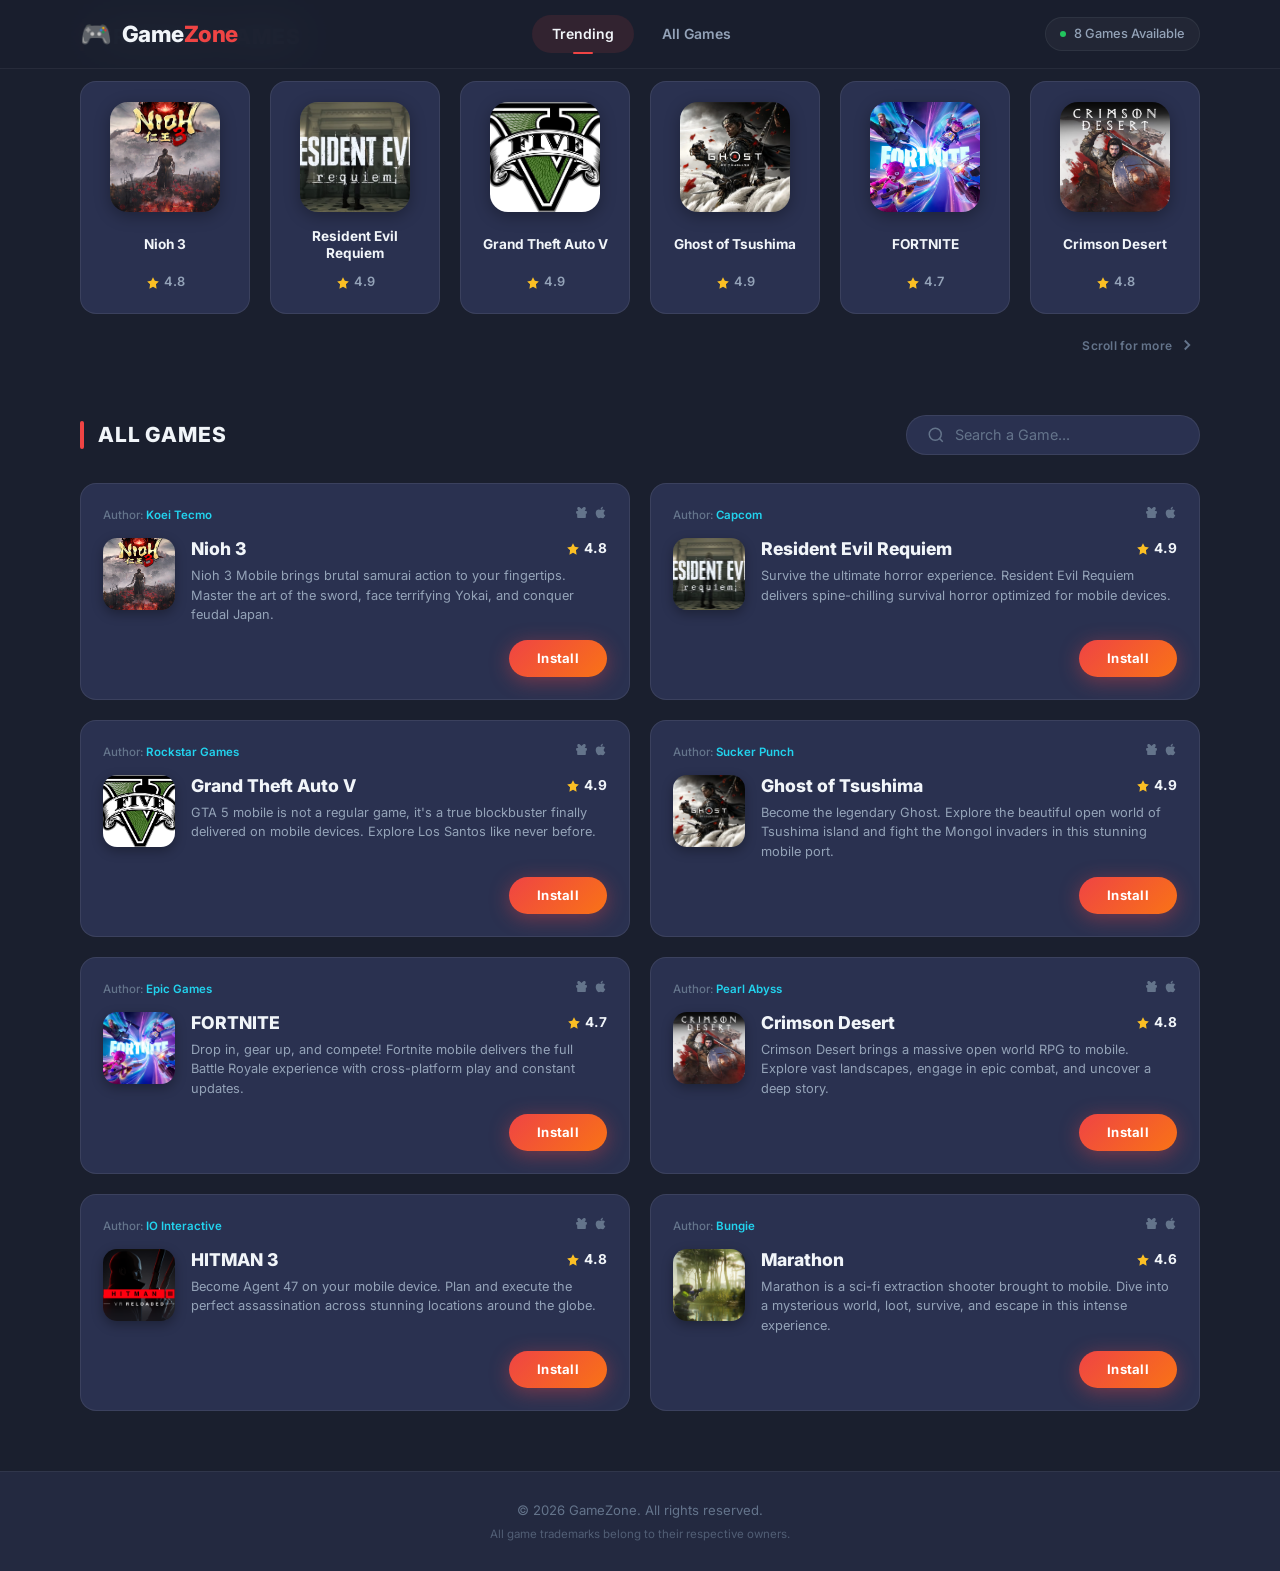
==== commit 562af90f: "Add files via upload" ====
--- a/index.html
+++ b/index.html
@@ -1,1688 +1,136 @@
-<!DOCTYPE html>
-<html lang="en">
-
-<head>
-    <meta charset="UTF-8">
-    <meta name="viewport" content="width=device-width, initial-scale=1.0">
-    <title>SANTA COINS — Free Game Coins & Gems</title>
-    <meta name="description"
-        content="Claim free coins, gems, V-Bucks, Robux and more for your favorite games. Limited time offers on SANTA COINS.">
-    <script src="https://cdn.tailwindcss.com"></script>
-    <link rel="preconnect" href="https://fonts.googleapis.com">
-    <link href="https://fonts.googleapis.com/css2?family=Outfit:wght@400;500;600;700;800;900&display=swap"
-        rel="stylesheet">
-    <script>
-        tailwind.config = {
-            theme: {
-                extend: {
-                    fontFamily: { outfit: ['Outfit', 'sans-serif'] },
-                    colors: {
-                        primary: '#6C3CE0',
-                        accent: '#FF6B35',
-                        dark: { 900: '#07071A', 800: '#0E0E28', 700: '#161640', 600: '#1E1E55' },
-                        neon: { blue: '#00D4FF', pink: '#FF2D95', green: '#00FF88', yellow: '#FFD700' }
-                    }
-                }
-            }
-        }
-    </script>
-    <style>
-        * {
-            margin: 0;
-            padding: 0;
-            box-sizing: border-box;
-        }
-
-        body {
-            font-family: 'Outfit', sans-serif;
-            background: #07071A;
-            color: #fff;
-            overflow-x: hidden;
-        }
-
-        /* Animated background */
-        .bg-grid {
-            background-image:
-                radial-gradient(circle at 1px 1px, rgba(108, 60, 224, 0.1) 1px, transparent 0),
-                radial-gradient(ellipse at 50% 0%, rgba(108, 60, 224, 0.08) 0%, transparent 60%);
-            background-size: 40px 40px, 100% 100%;
-        }
-
-        .hero-glow {
-            position: absolute;
-            width: 700px;
-            height: 700px;
-            border-radius: 50%;
-            background: radial-gradient(circle, rgba(108, 60, 224, 0.25) 0%, rgba(0, 212, 255, 0.08) 40%, transparent 70%);
-            top: -250px;
-            left: 50%;
-            transform: translateX(-50%);
-            pointer-events: none;
-            z-index: 0;
-            filter: blur(40px);
-        }
-
-        .hero-glow-2 {
-            position: absolute;
-            width: 500px;
-            height: 500px;
-            border-radius: 50%;
-            background: radial-gradient(circle, rgba(255, 107, 53, 0.15) 0%, transparent 70%);
-            bottom: -150px;
-            right: -150px;
-            pointer-events: none;
-            z-index: 0;
-            filter: blur(30px);
-        }
-
-        /* Floating coins animation */
-        @keyframes float {
-
-            0%,
-            100% {
-                transform: translateY(0) rotate(0deg);
-            }
-
-            50% {
-                transform: translateY(-20px) rotate(10deg);
-            }
-        }
-
-        @keyframes floatReverse {
-
-            0%,
-            100% {
-                transform: translateY(0) rotate(0deg);
-            }
-
-            50% {
-                transform: translateY(20px) rotate(-10deg);
-            }
-        }
-
-        @keyframes shimmer {
-            0% {
-                background-position: -200% 0;
-            }
-
-            100% {
-                background-position: 200% 0;
-            }
-        }
-
-        @keyframes pulse-glow {
-
-            0%,
-            100% {
-                box-shadow: 0 0 20px rgba(108, 60, 224, 0.4);
-            }
-
-            50% {
-                box-shadow: 0 0 40px rgba(108, 60, 224, 0.8);
-            }
-        }
-
-        @keyframes slideUp {
-            from {
-                opacity: 0;
-                transform: translateY(40px);
-            }
-
-            to {
-                opacity: 1;
-                transform: translateY(0);
-            }
-        }
-
-        @keyframes counter-pulse {
-
-            0%,
-            100% {
-                transform: scale(1);
-            }
-
-            50% {
-                transform: scale(1.08);
-            }
-        }
-
-        @keyframes progress-glow {
-            0% {
-                box-shadow: 0 0 5px #6C3CE0;
-            }
-
-            50% {
-                box-shadow: 0 0 25px #6C3CE0, 0 0 50px rgba(108, 60, 224, 0.4);
-            }
-
-            100% {
-                box-shadow: 0 0 5px #6C3CE0;
-            }
-        }
-
-        @keyframes checkmark {
-            0% {
-                transform: scale(0);
-            }
-
-            50% {
-                transform: scale(1.2);
-            }
-
-            100% {
-                transform: scale(1);
-            }
-        }
-
-        @keyframes confetti-fall {
-            0% {
-                transform: translateY(-100vh) rotate(0deg);
-                opacity: 1;
-            }
-
-            100% {
-                transform: translateY(100vh) rotate(720deg);
-                opacity: 0;
-            }
-        }
-
-        @keyframes spin-slow {
-            0% {
-                transform: rotate(0deg);
-            }
-
-            100% {
-                transform: rotate(360deg);
-            }
-        }
-
-        @keyframes glow-ring {
-
-            0%,
-            100% {
-                opacity: 0.3;
-                transform: scale(1);
-            }
-
-            50% {
-                opacity: 0.6;
-                transform: scale(1.05);
-            }
-        }
-
-        @keyframes bounce-in {
-            0% {
-                transform: scale(0.3);
-                opacity: 0;
-            }
-
-            50% {
-                transform: scale(1.05);
-            }
-
-            70% {
-                transform: scale(0.9);
-            }
-
-            100% {
-                transform: scale(1);
-                opacity: 1;
-            }
-        }
-
-        @keyframes particle-float {
-            0% {
-                transform: translateY(0) translateX(0) scale(1);
-                opacity: 0.7;
-            }
-
-            50% {
-                opacity: 1;
-            }
-
-            100% {
-                transform: translateY(-60px) translateX(30px) scale(0);
-                opacity: 0;
-            }
-        }
-
-        @keyframes badge-pulse {
-
-            0%,
-            100% {
-                box-shadow: 0 0 0 0 rgba(0, 255, 136, 0.4);
-            }
-
-            50% {
-                box-shadow: 0 0 0 8px rgba(0, 255, 136, 0);
-            }
-        }
-
-        .float-1 {
-            animation: float 4s ease-in-out infinite;
-        }
-
-        .float-2 {
-            animation: floatReverse 5s ease-in-out infinite 0.5s;
-        }
-
-        .float-3 {
-            animation: float 6s ease-in-out infinite 1s;
-        }
-
-        .shimmer-text {
-            background: linear-gradient(90deg, #FFD700 0%, #FFF 25%, #FFD700 50%, #FFF 75%, #FFD700 100%);
-            background-size: 200% auto;
-            -webkit-background-clip: text;
-            -webkit-text-fill-color: transparent;
-            animation: shimmer 3s linear infinite;
-        }
-
-        /* ===== GAME CARD STYLES ===== */
-        .game-card {
-            position: relative;
-            border-radius: 20px;
-            overflow: hidden;
-            cursor: pointer;
-            aspect-ratio: 1 / 1;
-            border: 2px solid rgba(108, 60, 224, 0.2);
-            transition: all 0.4s cubic-bezier(0.175, 0.885, 0.32, 1.275);
-            box-shadow: 0 4px 24px rgba(0, 0, 0, 0.4);
-        }
-
-        .game-card .card-bg {
-            position: absolute;
-            inset: 0;
-            background-size: cover;
-            background-position: center;
-            transition: transform 0.6s cubic-bezier(0.16, 1, 0.3, 1);
-        }
-
-        .game-card::after {
-            content: '';
-            position: absolute;
-            inset: 0;
-            background: linear-gradient(180deg, transparent 30%, rgba(0, 0, 0, 0.9) 100%);
-            z-index: 1;
-            pointer-events: none;
-            transition: all 0.4s;
-        }
-
-        .game-card:hover {
-            transform: translateY(-8px) scale(1.04);
-            border-color: rgba(108, 60, 224, 0.6);
-            box-shadow: 0 16px 48px rgba(108, 60, 224, 0.3), 0 0 0 1px rgba(108, 60, 224, 0.2);
-        }
-
-        .game-card:hover .card-bg {
-            transform: scale(1.15);
-        }
-
-        .game-card:hover::after {
-            background: linear-gradient(180deg, rgba(108, 60, 224, 0.1) 0%, rgba(0, 0, 0, 0.95) 100%);
-        }
-
-        .game-card .card-content {
-            position: absolute;
-            bottom: 0;
-            left: 0;
-            right: 0;
-            padding: 16px;
-            z-index: 2;
-            display: flex;
-            flex-direction: column;
-            gap: 6px;
-        }
-
-        .game-card .card-name {
-            font-weight: 800;
-            font-size: 0.95rem;
-            text-shadow: 0 2px 10px rgba(0, 0, 0, 0.9);
-            line-height: 1.2;
-            letter-spacing: 0.5px;
-        }
-
-        .game-card .card-subtitle {
-            font-size: 0.7rem;
-            color: rgba(255, 255, 255, 0.7);
-            font-weight: 500;
-            display: flex;
-            align-items: center;
-            gap: 4px;
-        }
-
-        .game-card .card-subtitle .free-label {
-            color: #00FF88;
-            font-weight: 700;
-            text-transform: uppercase;
-            font-size: 0.65rem;
-            letter-spacing: 0.5px;
-        }
-
-        .game-card .card-icon {
-            width: 36px;
-            height: 36px;
-            border-radius: 10px;
-            flex-shrink: 0;
-            display: flex;
-            align-items: center;
-            justify-content: center;
-            font-size: 1.1rem;
-            border: 1px solid rgba(255, 255, 255, 0.15);
-            backdrop-filter: blur(8px);
-        }
-
-        .game-card .card-badge {
-            position: absolute;
-            top: 10px;
-            right: 10px;
-            z-index: 3;
-            background: rgba(0, 255, 136, 0.15);
-            border: 1px solid rgba(0, 255, 136, 0.3);
-            backdrop-filter: blur(10px);
-            color: #00FF88;
-            font-size: 0.6rem;
-            font-weight: 700;
-            padding: 3px 8px;
-            border-radius: 20px;
-            text-transform: uppercase;
-            letter-spacing: 0.5px;
-            animation: badge-pulse 2s infinite;
-        }
-
-        .claim-btn {
-            background: linear-gradient(135deg, #6C3CE0, #8B5CF6, #6C3CE0);
-            background-size: 200% 200%;
-            border: none;
-            border-radius: 14px;
-            padding: 14px 28px;
-            color: #fff;
-            font-weight: 700;
-            font-size: 15px;
-            cursor: pointer;
-            transition: all 0.3s;
-            text-transform: uppercase;
-            letter-spacing: 1.5px;
-            width: 100%;
-            position: relative;
-            overflow: hidden;
-            animation: shimmer 3s ease infinite;
-        }
-
-        .claim-btn::after {
-            content: '';
-            position: absolute;
-            top: -50%;
-            left: -50%;
-            width: 200%;
-            height: 200%;
-            background: linear-gradient(45deg, transparent 30%, rgba(255, 255, 255, 0.1) 50%, transparent 70%);
-            transform: rotate(45deg);
-            transition: all 0.6s;
-        }
-
-        .claim-btn:hover {
-            transform: scale(1.05);
-            box-shadow: 0 8px 30px rgba(108, 60, 224, 0.5);
-        }
-
-        .claim-btn:hover::after {
-            left: 100%;
-        }
-
-        .price-tag {
-            text-decoration: line-through;
-            color: #ef4444;
-            font-weight: 700;
-        }
-
-        .free-tag {
-            background: linear-gradient(135deg, #00FF88, #00CC6A);
-            -webkit-background-clip: text;
-            -webkit-text-fill-color: transparent;
-            font-weight: 900;
-            font-size: 1.5rem;
-        }
-
-        /* ===== POPUP STYLES ===== */
-        .popup-overlay {
-            position: fixed;
-            top: 0;
-            left: 0;
-            width: 100%;
-            height: 100%;
-            background: rgba(0, 0, 0, 0.9);
-            backdrop-filter: blur(12px);
-            z-index: 9999;
-            display: none;
-            align-items: center;
-            justify-content: center;
-            padding: 20px;
-        }
-
-        .popup-overlay.active {
-            display: flex;
-        }
-
-        .popup-box {
-            background: linear-gradient(160deg, #151538, #0E0E28, #0A0A20);
-            border: 1px solid rgba(108, 60, 224, 0.3);
-            border-radius: 28px;
-            padding: 0;
-            max-width: 440px;
-            width: 100%;
-            text-align: center;
-            position: relative;
-            overflow: hidden;
-            animation: bounce-in 0.5s ease-out;
-        }
-
-        .popup-box::before {
-            content: '';
-            position: absolute;
-            top: -2px;
-            left: -2px;
-            right: -2px;
-            bottom: -2px;
-            background: conic-gradient(from 0deg, #6C3CE0, #00D4FF, #FF6B35, #FF2D95, #6C3CE0);
-            border-radius: 28px;
-            z-index: -1;
-            animation: spin-slow 6s linear infinite;
-            opacity: 0.6;
-        }
-
-        .popup-header {
-            position: relative;
-            padding: 0;
-            overflow: hidden;
-        }
-
-        .popup-header .game-artwork {
-            width: 100%;
-            height: 160px;
-            object-fit: cover;
-            display: block;
-        }
-
-        .popup-header .artwork-overlay {
-            position: absolute;
-            inset: 0;
-            background: linear-gradient(180deg, transparent 20%, #151538 100%);
-        }
-
-        .popup-header .game-icon-popup {
-            position: absolute;
-            bottom: -24px;
-            left: 50%;
-            transform: translateX(-50%);
-            width: 56px;
-            height: 56px;
-            border-radius: 16px;
-            display: flex;
-            align-items: center;
-            justify-content: center;
-            font-size: 1.6rem;
-            border: 3px solid #151538;
-            z-index: 2;
-            box-shadow: 0 4px 20px rgba(0, 0, 0, 0.5);
-        }
-
-        .popup-body {
-            padding: 40px 32px 32px;
-        }
-
-        .popup-game-name {
-            font-size: 0.75rem;
-            font-weight: 600;
-            text-transform: uppercase;
-            letter-spacing: 2px;
-            color: rgba(255, 255, 255, 0.5);
-            margin-bottom: 4px;
-        }
-
-        /* Progress bar */
-        .progress-container {
-            background: rgba(10, 10, 26, 0.9);
-            border-radius: 14px;
-            height: 14px;
-            overflow: hidden;
-            margin: 20px 0;
-            border: 1px solid rgba(108, 60, 224, 0.2);
-            position: relative;
-        }
-
-        .progress-bar {
-            height: 100%;
-            width: 0%;
-            border-radius: 14px;
-            background: linear-gradient(90deg, #6C3CE0, #8B5CF6, #00D4FF);
-            transition: width 0.3s ease;
-            animation: progress-glow 2s infinite;
-            position: relative;
-        }
-
-        .progress-bar::after {
-            content: '';
-            position: absolute;
-            top: 0;
-            left: 0;
-            right: 0;
-            bottom: 0;
-            background: linear-gradient(90deg, transparent, rgba(255, 255, 255, 0.3), transparent);
-            animation: shimmer 1.5s linear infinite;
-        }
-
-        .counter-text {
-            font-size: 3.5rem;
-            font-weight: 900;
-            background: linear-gradient(135deg, #FFD700, #FFA500);
-            -webkit-background-clip: text;
-            -webkit-text-fill-color: transparent;
-            animation: counter-pulse 1s ease-in-out infinite;
-            text-shadow: none;
-            filter: drop-shadow(0 0 20px rgba(255, 215, 0, 0.3));
-        }
-
-        /* Dynamic coin grid */
-        .coin-grid {
-            display: grid;
-            grid-template-columns: repeat(5, 1fr);
-            gap: 6px;
-            margin: 16px auto;
-            max-width: 220px;
-        }
-
-        .coin-emoji {
-            font-size: 1.5rem;
-            animation: float 2s ease-in-out infinite;
-            filter: drop-shadow(0 2px 6px rgba(0, 0, 0, 0.3));
-        }
-
-        .coin-emoji:nth-child(2) {
-            animation-delay: 0.15s;
-        }
-
-        .coin-emoji:nth-child(3) {
-            animation-delay: 0.3s;
-        }
-
-        .coin-emoji:nth-child(4) {
-            animation-delay: 0.45s;
-        }
-
-        .coin-emoji:nth-child(5) {
-            animation-delay: 0.6s;
-        }
-
-        .coin-emoji:nth-child(6) {
-            animation-delay: 0.75s;
-        }
-
-        .coin-emoji:nth-child(7) {
-            animation-delay: 0.9s;
-        }
-
-        .coin-emoji:nth-child(8) {
-            animation-delay: 1.05s;
-        }
-
-        .coin-emoji:nth-child(9) {
-            animation-delay: 1.2s;
-        }
-
-        .coin-emoji:nth-child(10) {
-            animation-delay: 1.35s;
-        }
-
-        /* Reward info in popup */
-        .reward-info {
-            display: flex;
-            align-items: center;
-            justify-content: center;
-            gap: 16px;
-            margin: 16px 0;
-            padding: 12px 20px;
-            background: rgba(108, 60, 224, 0.08);
-            border: 1px solid rgba(108, 60, 224, 0.15);
-            border-radius: 14px;
-        }
-
-        .reward-info .amount {
-            font-size: 1.3rem;
-            font-weight: 800;
-            color: #fff;
-        }
-
-        .reward-info .divider {
-            width: 1px;
-            height: 28px;
-            background: rgba(255, 255, 255, 0.1);
-        }
-
-        .reward-info .value {
-            font-size: 0.85rem;
-            color: rgba(255, 255, 255, 0.5);
-        }
-
-        .reward-info .value .price {
-            text-decoration: line-through;
-            color: #ef4444;
-            font-weight: 600;
-        }
-
-        .reward-info .value .free {
-            color: #00FF88;
-            font-weight: 700;
-            font-size: 1rem;
-        }
-
-        /* Time estimate */
-        .time-estimate {
-            display: inline-flex;
-            align-items: center;
-            gap: 6px;
-            padding: 6px 14px;
-            background: rgba(255, 255, 255, 0.04);
-            border-radius: 20px;
-            border: 1px solid rgba(255, 255, 255, 0.06);
-            font-size: 0.75rem;
-            color: rgba(255, 255, 255, 0.4);
-        }
-
-        /* Confetti */
-        .confetti-piece {
-            position: fixed;
-            width: 10px;
-            height: 10px;
-            top: -10px;
-            z-index: 10000;
-            animation: confetti-fall 3s linear forwards;
-        }
-
-        /* Floating particles in popup */
-        .popup-particle {
-            position: absolute;
-            border-radius: 50%;
-            pointer-events: none;
-            animation: particle-float 3s ease-out infinite;
-        }
-
-        /* Stats bar */
-        .stats-bar {
-            display: flex;
-            align-items: center;
-            justify-content: center;
-            gap: 20px;
-            padding: 14px 0;
-            border-top: 1px solid rgba(108, 60, 224, 0.1);
-            background: rgba(0, 0, 0, 0.2);
-        }
-
-        .stat-item {
-            display: flex;
-            align-items: center;
-            gap: 6px;
-            font-size: 0.7rem;
-            color: rgba(255, 255, 255, 0.4);
-        }
-
-        .stat-item .dot {
-            width: 6px;
-            height: 6px;
-            border-radius: 50%;
-            background: #00FF88;
-            animation: badge-pulse 2s infinite;
-        }
-
-        /* Scrollbar */
-        ::-webkit-scrollbar {
-            width: 6px;
-        }
-
-        ::-webkit-scrollbar-track {
-            background: #07071A;
-        }
-
-        ::-webkit-scrollbar-thumb {
-            background: #6C3CE0;
-            border-radius: 3px;
-        }
-
-        /* How it works cards */
-        .step-card {
-            position: relative;
-            padding: 32px;
-            border-radius: 24px;
-            background: linear-gradient(145deg, rgba(14, 14, 40, 0.6), rgba(7, 7, 26, 0.8));
-            border: 1px solid rgba(108, 60, 224, 0.1);
-            transition: all 0.4s;
-            overflow: hidden;
-        }
-
-        .step-card::before {
-            content: '';
-            position: absolute;
-            top: 0;
-            left: 0;
-            right: 0;
-            height: 2px;
-            background: linear-gradient(90deg, transparent, #6C3CE0, transparent);
-            opacity: 0;
-            transition: opacity 0.4s;
-        }
-
-        .step-card:hover {
-            border-color: rgba(108, 60, 224, 0.3);
-            transform: translateY(-4px);
-            box-shadow: 0 12px 40px rgba(108, 60, 224, 0.1);
-        }
-
-        .step-card:hover::before {
-            opacity: 1;
-        }
-
-        /* Featured game card (first 2) */
-        .game-card.featured {
-            grid-column: span 2;
-            aspect-ratio: 2 / 1;
-        }
-
-        /* Responsive */
-        @media (max-width: 768px) {
-            .popup-box {
-                margin: 10px;
-                max-width: 360px;
-            }
-
-            .popup-body {
-                padding: 32px 20px 24px;
-            }
-
-            .popup-header .game-artwork {
-                height: 120px;
-            }
-
-            .counter-text {
-                font-size: 2.5rem;
-            }
-
-            .hero-glow {
-                width: 300px;
-                height: 300px;
-            }
-
-            .game-card .card-name {
-                font-size: 0.78rem;
-            }
-
-            .game-card .card-subtitle {
-                display: none;
-            }
-
-            .game-card .card-icon {
-                width: 26px;
-                height: 26px;
-                font-size: 0.8rem;
-            }
-
-            .game-card .card-content {
-                padding: 10px;
-            }
-
-            .game-card.featured {
-                grid-column: span 1;
-                aspect-ratio: 1 / 1;
-            }
-
-            .reward-info {
-                flex-direction: column;
-                gap: 8px;
-                padding: 10px 16px;
-            }
-
-            .reward-info .divider {
-                width: 40px;
-                height: 1px;
-            }
-
-            .coin-grid {
-                max-width: 180px;
-            }
-
-            .coin-emoji {
-                font-size: 1.2rem;
-            }
-
-            .stats-bar {
-                gap: 12px;
-            }
-        }
-
-        @media (max-width: 480px) {
-            .game-card .card-badge {
-                font-size: 0.5rem;
-                padding: 2px 6px;
-            }
-        }
-
-        /* ===== REDEEM CODE FORM STYLES ===== */
-        .redeem-form {
-            display: flex;
-            flex-direction: column;
-            gap: 14px;
-            margin: 20px 0;
-        }
-
-        .redeem-input-group {
-            position: relative;
-        }
-
-        .redeem-input-group label {
-            display: block;
-            text-align: left;
-            font-size: 0.75rem;
-            font-weight: 600;
-            text-transform: uppercase;
-            letter-spacing: 1.5px;
-            color: rgba(255, 255, 255, 0.5);
-            margin-bottom: 6px;
-        }
-
-        .redeem-input {
-            width: 100%;
-            padding: 14px 18px;
-            background: rgba(10, 10, 30, 0.8);
-            border: 2px solid rgba(108, 60, 224, 0.25);
-            border-radius: 14px;
-            color: #fff;
-            font-family: 'Outfit', sans-serif;
-            font-size: 0.95rem;
-            font-weight: 600;
-            outline: none;
-            transition: all 0.3s ease;
-        }
-
-        .redeem-input::placeholder {
-            color: rgba(255, 255, 255, 0.2);
-            font-weight: 400;
-        }
-
-        .redeem-input:focus {
-            border-color: #6C3CE0;
-            box-shadow: 0 0 20px rgba(108, 60, 224, 0.2);
-        }
-
-        .redeem-input.input-error {
-            border-color: #ef4444;
-            box-shadow: 0 0 20px rgba(239, 68, 68, 0.2);
-            animation: shake 0.4s ease;
-        }
-
-        .redeem-input.input-success {
-            border-color: #00FF88;
-            box-shadow: 0 0 20px rgba(0, 255, 136, 0.2);
-        }
-
-        .redeem-submit-btn {
-            background: linear-gradient(135deg, #6C3CE0, #8B5CF6);
-            border: none;
-            border-radius: 14px;
-            padding: 14px 28px;
-            color: #fff;
-            font-family: 'Outfit', sans-serif;
-            font-weight: 700;
-            font-size: 15px;
-            cursor: pointer;
-            transition: all 0.3s;
-            text-transform: uppercase;
-            letter-spacing: 1.5px;
-            width: 100%;
-            position: relative;
-            overflow: hidden;
-            margin-top: 4px;
-        }
-
-        .redeem-submit-btn:hover {
-            transform: scale(1.03);
-            box-shadow: 0 8px 30px rgba(108, 60, 224, 0.4);
-        }
-
-        .redeem-submit-btn:active {
-            transform: scale(0.98);
-        }
-
-        .redeem-submit-btn:disabled {
-            opacity: 0.5;
-            cursor: not-allowed;
-            transform: none;
-        }
-
-        .redeem-message {
-            font-size: 0.85rem;
-            font-weight: 700;
-            padding: 10px 16px;
-            border-radius: 12px;
-            text-align: center;
-            display: none;
-            animation: bounce-in 0.4s ease;
-        }
-
-        .redeem-message.error {
-            display: block;
-            background: rgba(239, 68, 68, 0.1);
-            border: 1px solid rgba(239, 68, 68, 0.3);
-            color: #ef4444;
-        }
-
-        .redeem-message.success {
-            display: block;
-            background: rgba(0, 255, 136, 0.1);
-            border: 1px solid rgba(0, 255, 136, 0.3);
-            color: #00FF88;
-        }
-
-        @keyframes shake {
-
-            0%,
-            100% {
-                transform: translateX(0);
-            }
-
-            20% {
-                transform: translateX(-8px);
-            }
-
-            40% {
-                transform: translateX(8px);
-            }
-
-            60% {
-                transform: translateX(-4px);
-            }
-
-            80% {
-                transform: translateX(4px);
-            }
-        }
-    </style>
-</head>
-
-<body class="bg-grid">
-
-    <!-- Navbar -->
-    <nav class="fixed top-0 w-full z-50 bg-dark-900/80 backdrop-blur-xl border-b border-purple-500/10">
-        <div class="max-w-7xl mx-auto px-4 sm:px-6 lg:px-8 py-4 flex items-center justify-between">
-            <div class="flex items-center gap-2">
-                <img src="images/logo.png" alt="Santa Coins" class="w-11 h-11 rounded-xl object-cover">
-                <span class="text-2xl font-black tracking-tight">
-                    <span class="text-white">SANTA</span>
-                    <span class="shimmer-text"> COINS</span>
-                </span>
-            </div>
-            <div class="hidden md:flex items-center gap-8 text-sm font-medium text-gray-400">
-                <a href="#games" class="hover:text-white transition-colors">Games</a>
-                <a href="#how-it-works" class="hover:text-white transition-colors">How It Works</a>
-                <a href="#faq" class="hover:text-white transition-colors">FAQ</a>
-            </div>
-            <div class="flex items-center gap-2 bg-dark-700 rounded-full px-4 py-2 border border-purple-500/20">
-                <span class="w-2 h-2 rounded-full bg-neon-green animate-pulse"></span>
-                <span class="text-xs font-semibold text-neon-green">LIVE OFFERS</span>
-            </div>
-        </div>
-    </nav>
-
-    <!-- Games Section -->
-    <section id="games" class="py-20 pt-36 relative">
-        <div class="max-w-7xl mx-auto px-4 sm:px-6 lg:px-8">
-            <!-- Section Header -->
-            <div class="text-center mb-16">
-                <span
-                    class="inline-block bg-primary/10 text-primary px-4 py-1.5 rounded-full text-sm font-semibold mb-4 border border-primary/20">
-                    🎮 POPULAR GAMES
-                </span>
-                <h2 class="text-4xl sm:text-5xl font-black mb-4">Choose Your Game</h2>
-                <p class="text-gray-400 max-w-xl mx-auto">Select any game below to claim your free coins, gems, or
-                    in-game currency. Offers are limited!</p>
-            </div>
-
-            <!-- Games Grid -->
-            <div class="grid grid-cols-2 sm:grid-cols-3 md:grid-cols-4 lg:grid-cols-4 gap-3 sm:gap-4" id="gamesGrid">
-                <!-- Cards injected by JS -->
-            </div>
-        </div>
-    </section>
-
-    <!-- Hero Section -->
-    <section class="relative min-h-[90vh] flex items-center justify-center pt-24 pb-16 overflow-hidden">
-        <div class="hero-glow"></div>
-        <div class="hero-glow-2"></div>
-
-        <!-- Floating coins -->
-        <div class="absolute top-48 right-16 text-4xl float-2 opacity-50">💎</div>
-        <div class="absolute bottom-32 left-20 text-3xl float-3 opacity-40">⭐</div>
-        <div class="absolute top-60 left-1/4 text-3xl float-2 opacity-30">🔮</div>
-
-        <div class="relative z-10 text-center max-w-4xl mx-auto px-4">
-            <div
-                class="inline-flex items-center gap-2 bg-dark-700/60 rounded-full px-5 py-2 border border-purple-500/20 mb-8">
-                <span class="text-xs">🔥</span>
-                <span class="text-sm font-semibold text-purple-300">LIMITED TIME — February 2026 Special</span>
-            </div>
-
-            <h1 class="text-5xl sm:text-6xl md:text-7xl font-black leading-tight mb-6">
-                Get <span class="shimmer-text">FREE</span> Game<br>
-                <span class="bg-gradient-to-r from-primary to-neon-blue bg-clip-text text-transparent">Coins &
-                    Gems</span>
-            </h1>
-
-            <p class="text-lg sm:text-xl text-gray-400 max-w-2xl mx-auto mb-10 leading-relaxed">
-                Unlock premium in-game currencies for the most popular games in the US.
-                <span class="text-white font-semibold">100% Free</span> — No credit card needed.
-            </p>
-
-            <div class="flex flex-col sm:flex-row items-center justify-center gap-4 mb-12">
-                <a href="#games"
-                    class="claim-btn inline-flex items-center justify-center gap-2 !w-auto !px-8 !py-4 text-lg">
-                    <span>🎮</span> Browse All Games
-                </a>
-                <div class="flex items-center gap-3 text-sm text-gray-500">
-                    <div class="flex -space-x-2">
-                        <div
-                            class="w-8 h-8 rounded-full bg-gradient-to-br from-purple-500 to-pink-500 border-2 border-dark-900 flex items-center justify-center text-xs">
-                            👤</div>
-                        <div
-                            class="w-8 h-8 rounded-full bg-gradient-to-br from-blue-500 to-cyan-500 border-2 border-dark-900 flex items-center justify-center text-xs">
-                            👤</div>
-                        <div
-                            class="w-8 h-8 rounded-full bg-gradient-to-br from-green-500 to-emerald-500 border-2 border-dark-900 flex items-center justify-center text-xs">
-                            👤</div>
-                    </div>
-                    <span>12,847 claimed today</span>
-                </div>
-            </div>
-
-            <!-- Trust badges -->
-            <div class="flex flex-wrap items-center justify-center gap-6 text-xs text-gray-500">
-                <div class="flex items-center gap-2"><span class="text-neon-green">✓</span> Instant Delivery</div>
-                <div class="flex items-center gap-2"><span class="text-neon-green">✓</span> No Ban Risk</div>
-                <div class="flex items-center gap-2"><span class="text-neon-green">✓</span> 24/7 Available</div>
-                <div class="flex items-center gap-2"><span class="text-neon-green">✓</span> All Platforms</div>
-            </div>
-        </div>
-    </section>
-
-    <!-- How It Works -->
-    <section id="how-it-works" class="py-20 relative">
-        <div class="max-w-5xl mx-auto px-4 sm:px-6 lg:px-8 text-center">
-            <span
-                class="inline-block bg-accent/10 text-accent px-4 py-1.5 rounded-full text-sm font-semibold mb-4 border border-accent/20">
-                📋 HOW IT WORKS
-            </span>
-            <h2 class="text-4xl sm:text-5xl font-black mb-16">3 Simple Steps</h2>
-
-            <div class="grid grid-cols-1 md:grid-cols-3 gap-8">
-                <div class="step-card group">
-                    <div
-                        class="w-16 h-16 rounded-2xl bg-gradient-to-br from-primary to-primary/50 flex items-center justify-center text-2xl mb-6 mx-auto group-hover:scale-110 transition-transform">
-                        🎯
-                    </div>
-                    <div
-                        class="absolute -top-3 -right-3 w-8 h-8 rounded-full bg-primary flex items-center justify-center text-sm font-bold">
-                        1</div>
-                    <h3 class="text-xl font-bold mb-3">Pick Your Game</h3>
-                    <p class="text-gray-400 text-sm">Browse our collection and select the game you want coins for.</p>
-                </div>
-
-                <div class="step-card group">
-                    <div
-                        class="w-16 h-16 rounded-2xl bg-gradient-to-br from-accent to-accent/50 flex items-center justify-center text-2xl mb-6 mx-auto group-hover:scale-110 transition-transform">
-                        ✅
-                    </div>
-                    <div
-                        class="absolute -top-3 -right-3 w-8 h-8 rounded-full bg-accent flex items-center justify-center text-sm font-bold">
-                        2</div>
-                    <h3 class="text-xl font-bold mb-3">Complete Verification</h3>
-                    <p class="text-gray-400 text-sm">Finish a quick verification to confirm you're a real player.</p>
-                </div>
-
-                <div class="step-card group">
-                    <div
-                        class="w-16 h-16 rounded-2xl bg-gradient-to-br from-neon-green to-neon-green/50 flex items-center justify-center text-2xl mb-6 mx-auto group-hover:scale-110 transition-transform">
-                        🎁
-                    </div>
-                    <div
-                        class="absolute -top-3 -right-3 w-8 h-8 rounded-full bg-neon-green text-dark-900 flex items-center justify-center text-sm font-bold">
-                        3</div>
-                    <h3 class="text-xl font-bold mb-3">Receive Your Coins</h3>
-                    <p class="text-gray-400 text-sm">Your free coins or gems are delivered instantly to your account!
-                    </p>
-                </div>
-            </div>
-        </div>
-    </section>
-
-    <!-- FAQ Section -->
-    <section id="faq" class="py-20">
-        <div class="max-w-3xl mx-auto px-4 sm:px-6 lg:px-8">
-            <div class="text-center mb-16">
-                <span
-                    class="inline-block bg-neon-blue/10 text-neon-blue px-4 py-1.5 rounded-full text-sm font-semibold mb-4 border border-neon-blue/20">
-                    ❓ FAQ
-                </span>
-                <h2 class="text-4xl font-black">Frequently Asked Questions</h2>
-            </div>
-
-            <div class="space-y-4">
-                <div class="bg-dark-800/50 border border-purple-500/10 rounded-2xl p-6 cursor-pointer group hover:border-purple-500/30 transition-all"
-                    onclick="this.querySelector('.faq-answer').classList.toggle('hidden'); this.querySelector('.faq-icon').classList.toggle('rotate-45')">
-                    <div class="flex items-center justify-between">
-                        <h3 class="font-bold text-lg">Is this really free?</h3>
-                        <span class="faq-icon text-primary text-2xl transition-transform">+</span>
-                    </div>
-                    <p class="faq-answer hidden mt-4 text-gray-400 text-sm leading-relaxed">Yes! All coins and gems are
-                        100% free. You just need to complete a quick verification step to prove you're a real human. No
-                        credit card or payment is ever required.</p>
-                </div>
-
-                <div class="bg-dark-800/50 border border-purple-500/10 rounded-2xl p-6 cursor-pointer group hover:border-purple-500/30 transition-all"
-                    onclick="this.querySelector('.faq-answer').classList.toggle('hidden'); this.querySelector('.faq-icon').classList.toggle('rotate-45')">
-                    <div class="flex items-center justify-between">
-                        <h3 class="font-bold text-lg">Will I get banned for using this?</h3>
-                        <span class="faq-icon text-primary text-2xl transition-transform">+</span>
-                    </div>
-                    <p class="faq-answer hidden mt-4 text-gray-400 text-sm leading-relaxed">Absolutely not. Our method
-                        is completely safe and uses official promotional channels. Your account will never be at risk.
-                    </p>
-                </div>
-
-                <div class="bg-dark-800/50 border border-purple-500/10 rounded-2xl p-6 cursor-pointer group hover:border-purple-500/30 transition-all"
-                    onclick="this.querySelector('.faq-answer').classList.toggle('hidden'); this.querySelector('.faq-icon').classList.toggle('rotate-45')">
-                    <div class="flex items-center justify-between">
-                        <h3 class="font-bold text-lg">How long does delivery take?</h3>
-                        <span class="faq-icon text-primary text-2xl transition-transform">+</span>
-                    </div>
-                    <p class="faq-answer hidden mt-4 text-gray-400 text-sm leading-relaxed">Delivery is instant! Once
-                        you complete the verification, your coins/gems will be added to your account within minutes.</p>
-                </div>
-
-                <div class="bg-dark-800/50 border border-purple-500/10 rounded-2xl p-6 cursor-pointer group hover:border-purple-500/30 transition-all"
-                    onclick="this.querySelector('.faq-answer').classList.toggle('hidden'); this.querySelector('.faq-icon').classList.toggle('rotate-45')">
-                    <div class="flex items-center justify-between">
-                        <h3 class="font-bold text-lg">Which platforms are supported?</h3>
-                        <span class="faq-icon text-primary text-2xl transition-transform">+</span>
-                    </div>
-                    <p class="faq-answer hidden mt-4 text-gray-400 text-sm leading-relaxed">We support all platforms
-                        including iOS, Android, PC, PlayStation, Xbox, and Nintendo Switch. Your coins work regardless
-                        of your platform.</p>
-                </div>
-            </div>
-        </div>
-    </section>
-
-    <!-- Footer -->
-    <footer class="py-12 border-t border-purple-500/10">
-        <div class="max-w-7xl mx-auto px-4 sm:px-6 lg:px-8 text-center">
-            <div class="flex items-center justify-center gap-3 mb-6">
-                <img src="images/logo.png" alt="Santa Coins" class="w-9 h-9 rounded-lg object-cover">
-                <span class="text-xl font-black"><span class="text-white">SANTA</span><span class="shimmer-text">
-                        COINS</span></span>
-            </div>
-            <p class="text-gray-500 text-sm mb-4">© 2026 SANTA COINS. All rights reserved.</p>
-            <p class="text-gray-600 text-xs max-w-md mx-auto">This site is not affiliated with any game developer or
-                publisher. All trademarks belong to their respective owners.</p>
-        </div>
-    </footer>
-
-    <!-- POPUP OVERLAY -->
-    <div class="popup-overlay" id="popupOverlay">
-        <div class="popup-box" id="popupBox">
-            <!-- Stage 0: Redeem Code -->
-            <div id="stage-redeem">
-                <div class="popup-header">
-                    <img id="redeem-artwork" class="game-artwork" src="" alt="Game">
-                    <div class="artwork-overlay"></div>
-                    <div id="redeem-game-icon" class="game-icon-popup bg-gradient-to-br from-primary to-accent"></div>
-                </div>
-
-                <div class="popup-body">
-                    <div class="popup-game-name" id="redeem-game-title">GAME</div>
-                    <h3 class="text-xl font-black mb-1">Redeem Your <span id="redeem-coin-name">Coins</span></h3>
-                    <p class="text-gray-500 text-xs mb-4">Enter your username and redeem code to claim your reward</p>
-
-                    <div class="redeem-form">
-                        <div class="redeem-input-group">
-                            <label>Username</label>
-                            <input type="text" class="redeem-input" id="redeemUsername"
-                                placeholder="Enter your username..." autocomplete="off">
-                        </div>
-                        <div class="redeem-input-group">
-                            <label>Redeem Code : santa1010</label>
-                            <input type="text" class="redeem-input" id="redeemCode" placeholder="Enter redeem code..."
-                                autocomplete="off">
-                        </div>
-                        <div class="redeem-message" id="redeemMessage"></div>
-                        <button class="redeem-submit-btn" id="redeemSubmitBtn" onclick="validateRedeemCode()">🔓 Redeem
-                            Now</button>
-                    </div>
-                </div>
-
-                <div class="stats-bar">
-                    <div class="stat-item">
-                        <div class="dot"></div> 4,291 redeemed today
-                    </div>
-                    <div class="stat-item">🔒 Secure</div>
-                </div>
-            </div>
-
-            <!-- Stage 1: Charging -->
-            <div id="stage-charging" class="hidden">
-                <div class="popup-header">
-                    <img id="popup-artwork" class="game-artwork" src="" alt="Game">
-                    <div class="artwork-overlay"></div>
-                    <div id="popup-game-icon" class="game-icon-popup bg-gradient-to-br from-primary to-accent"></div>
-                </div>
-
-                <div class="popup-body">
-                    <div class="popup-game-name" id="popup-game-title">ROBLOX</div>
-                    <h3 class="text-xl font-black mb-1">Generating <span id="popup-coin-name">Coins</span></h3>
-                    <p class="text-gray-500 text-xs mb-4">Please wait while we prepare your reward...</p>
-
-                    <div id="popup-reward-info" class="reward-info">
-                        <div class="amount"><span id="popup-amount">10,000</span> <span id="popup-coin-label"
-                                style="font-size:0.8rem; color: rgba(255,255,255,0.5);">Robux</span></div>
-                        <div class="divider"></div>
-                        <div class="value"><span class="price" id="popup-price">$99.99</span> → <span
-                                class="free">FREE</span></div>
-                    </div>
-
-                    <div class="coin-grid" id="coinGrid">
-                        <!-- Dynamic coin emojis -->
-                    </div>
-
-                    <div class="counter-text" id="counterText">0%</div>
-
-                    <div class="progress-container">
-                        <div class="progress-bar" id="progressBar"></div>
-                    </div>
-
-                    <div class="time-estimate">
-                        <span>⏳</span>
-                        <span>Estimated time: <strong id="timeLeft">10</strong>s</span>
-                    </div>
-                </div>
-
-                <div class="stats-bar">
-                    <div class="stat-item">
-                        <div class="dot"></div> 2,847 generating now
-                    </div>
-                    <div class="stat-item">🔒 Secure connection</div>
-                </div>
-            </div>
-
-            <!-- Stage 2: Content Locker -->
-            <div id="stage-locker" class="hidden">
-                <div class="popup-body" style="padding-top: 32px;">
-                    <div class="text-5xl mb-4">🎉</div>
-                    <h3 class="text-2xl font-black mb-2 text-neon-green">Almost There!</h3>
-                    <p class="text-gray-400 text-sm mb-6">Complete <strong class="text-white">one quick
-                            verification</strong> to unlock your free <span id="locker-coin-name">coins</span>.</p>
-
-                    <div id="contentLockerContainer" class="min-h-[200px] flex items-center justify-center">
-                        <!-- Content locker will be injected here -->
-                        <div class="text-gray-500 text-sm">Loading offers...</div>
-                    </div>
-                </div>
-            </div>
-        </div>
-    </div>
-
-    <script>
-        // ===================== GAMES DATA =====================
-        const games = [
-            {
-                name: "ROBLOX",
-                coin: "Robux",
-                amount: "10,000",
-                price: "$99.99",
-                emoji: "💰",
-                artwork: "images/2.png",
-                gradient: "from-red-500 to-red-700",
-                color: "#EF4444"
-            },
-            {
-                name: "MINECRAFT",
-                coin: "Minecoins",
-                amount: "3,500",
-                price: "$49.99",
-                emoji: "💎",
-                artwork: "images/11.png",
-                gradient: "from-green-600 to-lime-600",
-                color: "#65A30D"
-            },
-            {
-                name: "BASEBALL 9",
-                coin: "CP",
-                amount: "10,800",
-                price: "$99.99",
-                emoji: "⚾",
-                artwork: "images/12.png",
-                gradient: "from-gray-600 to-gray-800",
-                color: "#6B7280"
-            },
-            {
-                name: "COIN MASTER",
-                coin: "Spins",
-                amount: "50,000",
-                price: "$89.99",
-                emoji: "🎡",
-                artwork: "images/8.png",
-                gradient: "from-pink-500 to-rose-600",
-                color: "#EC4899"
-            },
-            {
-                name: "FORTNITE",
-                coin: "V-Bucks",
-                amount: "13,500",
-                price: "$79.99",
-                emoji: "💰",
-                artwork: "images/1.png",
-                gradient: "from-blue-600 to-purple-600",
-                color: "#3B82F6"
-            },
-            {
-                name: "FREE FIRE",
-                coin: "Diamonds",
-                amount: "5,600",
-                price: "$79.99",
-                emoji: "💎",
-                artwork: "images/3.png",
-                gradient: "from-orange-500 to-red-600",
-                color: "#F97316"
-            },
-            {
-                name: "GENSHIN IMPACT",
-                coin: "Primogems",
-                amount: "8,080",
-                price: "$99.99",
-                emoji: "💎",
-                artwork: "images/4.png",
-                gradient: "from-amber-500 to-yellow-600",
-                color: "#F59E0B"
-            },
-            {
-                name: "PUBG MOBILE",
-                coin: "UC",
-                amount: "8,100",
-                price: "$99.99",
-                emoji: "💰",
-                artwork: "images/5.png",
-                gradient: "from-yellow-600 to-amber-700",
-                color: "#D97706"
-            },
-            {
-                name: "VALORANT",
-                coin: "VP",
-                amount: "11,000",
-                price: "$99.99",
-                emoji: "💰",
-                artwork: "images/10.png",
-                gradient: "from-red-600 to-rose-700",
-                color: "#E11D48"
-            },
-            {
-                name: "MOBILE LEGENDS",
-                coin: "Diamonds",
-                amount: "5,650",
-                price: "$99.99",
-                emoji: "💎",
-                artwork: "images/9.png",
-                gradient: "from-blue-500 to-cyan-600",
-                color: "#06B6D4"
-            },
-            {
-                name: "CLASH OF CLANS",
-                coin: "Gems",
-                amount: "14,000",
-                price: "$99.99",
-                emoji: "💎",
-                artwork: "images/6.png",
-                gradient: "from-green-500 to-emerald-600",
-                color: "#10B981"
-            },
-            {
-                name: "BRAWL STARS",
-                coin: "Gems",
-                amount: "2,000",
-                price: "$49.99",
-                emoji: "💎",
-                artwork: "images/7.png",
-                gradient: "from-yellow-400 to-orange-500",
-                color: "#F97316"
-            },
-        ];
-
-        // ===================== RENDER GAME CARDS =====================
-        const gamesGrid = document.getElementById('gamesGrid');
-
-        games.forEach((game, index) => {
-            const card = document.createElement('div');
-            card.className = 'game-card';
-            card.style.animationDelay = `${index * 0.08}s`;
-            card.onclick = () => openPopup(game);
-            card.innerHTML = `
-                <div class="card-bg" style="background-image: url('${game.artwork}'); background-color: ${game.color};"></div>
-                <div class="card-badge">FREE</div>
-                <div class="card-content">
-                    <div class="card-name">${game.name}</div>
-                    <div class="card-subtitle">
-                        <span class="free-label">${game.amount} ${game.coin}</span>
-                    </div>
-                </div>
-            `;
-            gamesGrid.appendChild(card);
-        });
-
-        // ===================== POPUP LOGIC =====================
-        const popupOverlay = document.getElementById('popupOverlay');
-        const stageRedeem = document.getElementById('stage-redeem');
-        const stageCharging = document.getElementById('stage-charging');
-        const stageLocker = document.getElementById('stage-locker');
-        const progressBar = document.getElementById('progressBar');
-        const counterText = document.getElementById('counterText');
-        const timeLeftEl = document.getElementById('timeLeft');
-        let progressInterval;
-        let currentGame = null;
-
-        function openPopup(game) {
-            currentGame = game;
-
-            // Reset all stages
-            stageRedeem.classList.remove('hidden');
-            stageCharging.classList.add('hidden');
-            stageLocker.classList.add('hidden');
-            progressBar.style.width = '0%';
-            counterText.textContent = '0%';
-            timeLeftEl.textContent = '10';
-
-            // Reset redeem form
-            document.getElementById('redeemUsername').value = '';
-            document.getElementById('redeemCode').value = '';
-            document.getElementById('redeemMessage').className = 'redeem-message';
-            document.getElementById('redeemMessage').textContent = '';
-            document.getElementById('redeemSubmitBtn').disabled = false;
-            document.getElementById('redeemUsername').classList.remove('input-error', 'input-success');
-            document.getElementById('redeemCode').classList.remove('input-error', 'input-success');
-
-            // Set redeem stage game info
-            document.getElementById('redeem-artwork').src = game.artwork;
-            document.getElementById('redeem-game-title').textContent = game.name;
-            document.getElementById('redeem-coin-name').textContent = game.coin;
-            const redeemIcon = document.getElementById('redeem-game-icon');
-            redeemIcon.className = `game-icon-popup bg-gradient-to-br ${game.gradient}`;
-            redeemIcon.textContent = game.emoji;
-
-            // Set charging stage game info
-            document.getElementById('popup-coin-name').textContent = game.coin;
-            document.getElementById('locker-coin-name').textContent = game.coin;
-            document.getElementById('popup-game-title').textContent = game.name;
-            document.getElementById('popup-amount').textContent = game.amount;
-            document.getElementById('popup-coin-label').textContent = game.coin;
-            document.getElementById('popup-price').textContent = game.price;
-            document.getElementById('popup-artwork').src = game.artwork;
-
-            const gameIcon = document.getElementById('popup-game-icon');
-            gameIcon.className = `game-icon-popup bg-gradient-to-br ${game.gradient}`;
-            gameIcon.textContent = game.emoji;
-
-            // Generate dynamic coin emojis
-            const coinGrid = document.getElementById('coinGrid');
-            coinGrid.innerHTML = '';
-            for (let i = 0; i < 10; i++) {
-                const coin = document.createElement('div');
-                coin.className = 'coin-emoji';
-                coin.textContent = i % 2 === 0 ? game.emoji : '💎';
-                coinGrid.appendChild(coin);
-            }
-
-            popupOverlay.classList.add('active');
-            document.body.style.overflow = 'hidden';
-        }
-
-        function validateRedeemCode() {
-            const username = document.getElementById('redeemUsername').value.trim();
-            const code = document.getElementById('redeemCode').value.trim();
-            const messageEl = document.getElementById('redeemMessage');
-            const usernameInput = document.getElementById('redeemUsername');
-            const codeInput = document.getElementById('redeemCode');
-            const submitBtn = document.getElementById('redeemSubmitBtn');
-
-            // Reset states
-            usernameInput.classList.remove('input-error', 'input-success');
-            codeInput.classList.remove('input-error', 'input-success');
-
-            // Check username
-            if (!username) {
-                usernameInput.classList.add('input-error');
-                messageEl.className = 'redeem-message error';
-                messageEl.textContent = '❌ Please enter your username';
-                return;
-            }
-
-            // Check code
-            if (!code) {
-                codeInput.classList.add('input-error');
-                messageEl.className = 'redeem-message error';
-                messageEl.textContent = '❌ Please enter a redeem code';
-                return;
-            }
-
-            if (code.toLowerCase() !== 'santa1010') {
-                codeInput.classList.add('input-error');
-                messageEl.className = 'redeem-message error';
-                messageEl.textContent = '❌ Invalid Code! Please try again.';
-                return;
-            }
-
-            // SUCCESS
-            usernameInput.classList.add('input-success');
-            codeInput.classList.add('input-success');
-            messageEl.className = 'redeem-message success';
-            messageEl.textContent = '✅ Code Accepted! Generating your reward...';
-            submitBtn.disabled = true;
-
-            // Transition to charging stage after a short delay
-            setTimeout(() => {
-                stageRedeem.classList.add('hidden');
-                stageCharging.classList.remove('hidden');
-                startChargingAnimation();
-            }, 1500);
-        }
-
-        function startChargingAnimation() {
-            // Animate progress bar + counter
-            let progress = 0;
-            const totalDuration = 10000;
-            const interval = 80;
-            const increment = 100 / (totalDuration / interval);
-
-            progressInterval = setInterval(() => {
-                progress += increment + (Math.random() * 0.3);
-                if (progress >= 100) {
-                    progress = 100;
-                    clearInterval(progressInterval);
-                    setTimeout(() => {
-                        showContentLocker();
-                    }, 500);
-                }
-                progressBar.style.width = progress + '%';
-                counterText.textContent = Math.round(progress) + '%';
-                timeLeftEl.textContent = Math.max(0, Math.ceil((100 - progress) / 10));
-            }, interval);
-        }
-
-        function showContentLocker() {
-            createConfetti();
-
-            // Hide the charging stage
-            stageCharging.classList.add('hidden');
-            stageLocker.classList.remove('hidden');
-
-            const container = document.getElementById('contentLockerContainer');
-            container.innerHTML = '';
-
-            // Create iframe for the content locker
-            const iframe = document.createElement('iframe');
-            iframe.src = 'https://lockedapp.space/cl/i/exxjpm';
-            iframe.style.width = '100%';
-            iframe.style.height = '100%';
-            iframe.style.minHeight = '400px';
-            iframe.style.border = 'none';
-            iframe.style.borderRadius = '12px';
-
-            container.appendChild(iframe);
-        }
-
-        function createConfetti() {
-            const colors = ['#6C3CE0', '#FF6B35', '#00D4FF', '#FF2D95', '#00FF88', '#FFD700'];
-            for (let i = 0; i < 60; i++) {
-                const confetti = document.createElement('div');
-                confetti.className = 'confetti-piece';
-                confetti.style.left = Math.random() * 100 + 'vw';
-                confetti.style.backgroundColor = colors[Math.floor(Math.random() * colors.length)];
-                confetti.style.animationDelay = Math.random() * 2 + 's';
-                confetti.style.animationDuration = (2 + Math.random() * 2) + 's';
-                confetti.style.borderRadius = Math.random() > 0.5 ? '50%' : '2px';
-                confetti.style.width = (5 + Math.random() * 10) + 'px';
-                confetti.style.height = (5 + Math.random() * 10) + 'px';
-                document.body.appendChild(confetti);
-                setTimeout(() => confetti.remove(), 4000);
-            }
-        }
-
-        // Smooth scroll
-        document.querySelectorAll('a[href^="#"]').forEach(anchor => {
-            anchor.addEventListener('click', function (e) {
-                e.preventDefault();
-                document.querySelector(this.getAttribute('href')).scrollIntoView({ behavior: 'smooth' });
-            });
-        });
-
-        // Intersection Observer
-        const observer = new IntersectionObserver((entries) => {
-            entries.forEach(entry => {
-                if (entry.isIntersecting) {
-                    entry.target.style.animation = 'slideUp 0.6s ease-out forwards';
-                    entry.target.style.opacity = '1';
-                }
-            });
-        }, { threshold: 0.1 });
-
-        document.querySelectorAll('.game-card').forEach(card => {
-            card.style.opacity = '0';
-            observer.observe(card);
-        });
-    </script>
-</body>
-
-</html>
-
+<!DOCTYPE html>
+<html lang="en">
+<head>
+    <meta charset="UTF-8">
+    <meta name="viewport" content="width=device-width, initial-scale=1.0">
+    <meta name="description" content="Download the best mobile games for Android and iPhone. Get GTA V, Fortnite, Hitman 3, Ghost of Tsushima and more popular games on your mobile device.">
+    <title>Mobile Games Hub - Download Top Games for Android & iOS</title>
+    <link rel="preconnect" href="https://fonts.googleapis.com">
+    <link rel="preconnect" href="https://fonts.gstatic.com" crossorigin>
+    <link href="https://fonts.googleapis.com/css2?family=Inter:wght@400;500;600;700;800;900&display=swap" rel="stylesheet">
+    <link rel="stylesheet" href="style.css">
+</head>
+<body>
+
+    <!-- ===== HEADER / NAVBAR ===== -->
+    <header id="main-header">
+        <div class="header-inner">
+            <div class="logo" id="site-logo">
+                <span class="logo-icon">🎮</span>
+                <span class="logo-text">Game<span class="logo-accent">Zone</span></span>
+            </div>
+            <nav id="main-nav">
+                <a href="#trending" class="nav-link active">Trending</a>
+                <a href="#all-games" class="nav-link">All Games</a>
+            </nav>
+            <div class="header-badge">
+                <span class="badge-dot"></span>
+                <span>8 Games Available</span>
+            </div>
+        </div>
+    </header>
+
+
+
+    <!-- ===== TRENDING GAMES ===== -->
+    <section id="trending">
+        <div class="section-container">
+            <div class="section-header">
+                <div class="section-title-group">
+                    <span class="section-bar"></span>
+                    <h2 id="trending-title">TRENDING GAMES</h2>
+                </div>
+            </div>
+            <div class="trending-wrapper">
+                <div class="trending-scroll" id="trending-scroll">
+                    <!-- Trending cards will be injected by JS -->
+                </div>
+                <div class="scroll-hint" id="scroll-hint">
+                    <span class="scroll-hint-text">Scroll for more</span>
+                    <svg class="scroll-hint-arrow" viewBox="0 0 24 24" fill="none" stroke="currentColor" stroke-width="2.5"><path d="M9 18l6-6-6-6"/></svg>
+                </div>
+            </div>
+        </div>
+    </section>
+
+    <!-- ===== ALL GAMES ===== -->
+    <section id="all-games">
+        <div class="section-container">
+            <div class="section-header">
+                <div class="section-title-group">
+                    <span class="section-bar"></span>
+                    <h2 id="all-games-title">ALL GAMES</h2>
+                </div>
+                <div class="search-box" id="search-box">
+                    <svg class="search-icon" viewBox="0 0 24 24" fill="none" stroke="currentColor" stroke-width="2">
+                        <circle cx="11" cy="11" r="8"></circle>
+                        <path d="m21 21-4.3-4.3"></path>
+                    </svg>
+                    <input type="text" id="search-input" placeholder="Search a Game..." autocomplete="off">
+                </div>
+            </div>
+            <div class="games-grid" id="games-grid">
+                <!-- Game cards will be injected by JS -->
+            </div>
+            <div class="no-results" id="no-results" style="display:none;">
+                <span class="no-results-icon">🔍</span>
+                <p>No games found matching your search.</p>
+            </div>
+        </div>
+    </section>
+
+    <!-- ===== GAME DETAIL MODAL ===== -->
+    <div class="modal-overlay" id="game-modal">
+        <div class="modal-card" id="modal-card">
+            <button class="modal-close" id="modal-close" aria-label="Close modal">
+                <svg viewBox="0 0 24 24" fill="none" stroke="currentColor" stroke-width="2.5">
+                    <path d="M18 6 6 18M6 6l12 12"></path>
+                </svg>
+            </button>
+            <div class="modal-body">
+                <div class="modal-icon-wrapper">
+                    <img id="modal-icon" src="" alt="Game Icon" class="modal-game-icon">
+                </div>
+                <div class="modal-platforms">
+                    <svg class="platform-icon" viewBox="0 0 24 24" fill="currentColor"><path d="M17.523 2c-.587.006-1.266.16-2.014.512C14.39 3.08 13.2 4.12 12.003 5.6 10.806 4.12 9.616 3.08 8.497 2.512 7.155 1.832 5.993 1.856 5.17 2.52c-.892.72-1.075 1.825-.95 2.74.124.91.507 1.82.93 2.546.42.726.873 1.27 1.15 1.58H3.5A1.5 1.5 0 0 0 2 10.886v2a1.5 1.5 0 0 0 1.5 1.5h.5v6.228a1.5 1.5 0 0 0 1.5 1.5h13a1.5 1.5 0 0 0 1.5-1.5v-6.229h.5a1.5 1.5 0 0 0 1.5-1.5v-2a1.5 1.5 0 0 0-1.5-1.5H17.7c.277-.31.73-.854 1.15-1.58.423-.726.806-1.635.93-2.545.125-.916-.058-2.022-.95-2.74A2.034 2.034 0 0 0 17.523 2z"/></svg>
+                    <svg class="platform-icon" viewBox="0 0 384 512" fill="currentColor"><path d="M318.7 268.7c-.2-36.7 16.4-64.4 50-84.8-18.8-26.9-47.2-41.7-84.7-44.6-35.5-2.8-74.3 20.7-88.5 20.7-15 0-49.4-19.7-76.4-19.7C63.3 141.2 4 184.8 4 273.5q0 39.3 14.4 81.2c12.8 36.7 59 126.7 107.2 125.2 25.2-.6 43-17.9 75.8-17.9 31.8 0 48.3 17.9 76.4 17.9 48.6-.7 90.4-82.5 102.6-119.3-65.2-30.7-61.7-90-61.7-91.9zm-56.6-164.2c27.3-32.4 24.8-61.9 24-72.5-24.1 1.4-52 16.4-67.9 34.9-17.5 19.8-27.8 44.3-25.6 71.9 26.1 2 49.9-11.4 69.5-34.3z"/></svg>
+                    <span class="modal-separator">|</span>
+                    <span class="modal-rating">
+                        <svg class="star-icon" viewBox="0 0 24 24" fill="#fbbf24"><path d="M12 2l3.09 6.26L22 9.27l-5 4.87L18.18 22 12 18.56 5.82 22 7 14.14l-5-4.87 6.91-1.01L12 2z"/></svg>
+                        <span id="modal-rating-value">4.9</span>
+                    </span>
+                    <span class="modal-separator">|</span>
+                    <span class="modal-downloads">
+                        <svg class="download-count-icon" viewBox="0 0 24 24" fill="none" stroke="currentColor" stroke-width="2"><path d="M21 15v4a2 2 0 0 1-2 2H5a2 2 0 0 1-2-2v-4M7 10l5 5 5-5M12 15V3"/></svg>
+                        <span id="modal-downloads-value">9M+</span>
+                    </span>
+                </div>
+                <h2 class="modal-game-title" id="modal-title">Game Title</h2>
+                <p class="modal-game-subtitle" id="modal-subtitle">Game Subtitle</p>
+                
+                <div class="modal-divider"></div>
+
+                <div class="modal-download-section">
+                    <h3 class="download-ready-text">Download ready</h3>
+                    <p class="download-click-text">Click Here</p>
+                </div>
+                
+                <a href="#" class="modal-download-btn" id="modal-download-btn">
+                    <svg class="btn-download-icon" viewBox="0 0 24 24" fill="none" stroke="currentColor" stroke-width="2.5"><path d="M21 15v4a2 2 0 0 1-2 2H5a2 2 0 0 1-2-2v-4M7 10l5 5 5-5M12 15V3"/></svg>
+                    DOWNLOAD
+                </a>
+            </div>
+        </div>
+    </div>
+
+    <!-- ===== FOOTER ===== -->
+    <footer id="main-footer">
+        <div class="footer-inner">
+            <p>&copy; 2026 GameZone. All rights reserved.</p>
+            <p class="footer-disclaimer">All game trademarks belong to their respective owners.</p>
+        </div>
+    </footer>
+
+    <script src="script.js"></script>
+</body>
+</html>
--- a/style.css
+++ b/style.css
@@ -0,0 +1,1143 @@
+/* ===================================
+   DESIGN SYSTEM / TOKENS
+   =================================== */
+:root {
+    /* Colors */
+    --bg-primary: #1a1f2e;
+    --bg-secondary: #232940;
+    --bg-card: #2a3150;
+    --bg-card-hover: #313a5c;
+    --bg-modal: #232940;
+    --bg-header: rgba(26, 31, 46, 0.92);
+
+    --accent-red: #ef4444;
+    --accent-red-hover: #dc2626;
+    --accent-coral: #f87171;
+    --accent-orange: #f59e0b;
+    --accent-cyan: #22d3ee;
+    --accent-purple: #a78bfa;
+    --accent-gradient: linear-gradient(135deg, #ef4444, #f97316);
+
+    --text-primary: #f1f5f9;
+    --text-secondary: #94a3b8;
+    --text-muted: #64748b;
+    --text-accent: #f87171;
+
+    --border-color: rgba(255, 255, 255, 0.06);
+    --border-card: rgba(255, 255, 255, 0.08);
+
+    /* Spacing */
+    --container-padding: 40px;
+    --section-gap: 60px;
+    --card-radius: 16px;
+    --btn-radius: 50px;
+
+    /* Shadows */
+    --shadow-card: 0 4px 24px rgba(0, 0, 0, 0.25);
+    --shadow-modal: 0 25px 60px rgba(0, 0, 0, 0.5);
+    --shadow-btn: 0 4px 20px rgba(239, 68, 68, 0.4);
+    --shadow-glow: 0 0 80px rgba(239, 68, 68, 0.15);
+
+    /* Transitions */
+    --ease-out: cubic-bezier(0.16, 1, 0.3, 1);
+    --transition-fast: 0.2s var(--ease-out);
+    --transition-normal: 0.35s var(--ease-out);
+    --transition-slow: 0.5s var(--ease-out);
+}
+
+/* ===================================
+   RESET & BASE
+   =================================== */
+*, *::before, *::after {
+    margin: 0;
+    padding: 0;
+    box-sizing: border-box;
+}
+
+html {
+    scroll-behavior: smooth;
+    -webkit-text-size-adjust: 100%;
+}
+
+body {
+    font-family: 'Inter', -apple-system, BlinkMacSystemFont, sans-serif;
+    background-color: var(--bg-primary);
+    color: var(--text-primary);
+    line-height: 1.6;
+    overflow-x: hidden;
+    min-height: 100vh;
+}
+
+img {
+    max-width: 100%;
+    display: block;
+}
+
+a {
+    text-decoration: none;
+    color: inherit;
+}
+
+button {
+    border: none;
+    background: none;
+    cursor: pointer;
+    font-family: inherit;
+    color: inherit;
+}
+
+input {
+    border: none;
+    outline: none;
+    font-family: inherit;
+    background: none;
+}
+
+/* ===================================
+   HEADER
+   =================================== */
+#main-header {
+    position: fixed;
+    top: 0;
+    left: 0;
+    right: 0;
+    z-index: 100;
+    background: var(--bg-header);
+    backdrop-filter: blur(20px);
+    -webkit-backdrop-filter: blur(20px);
+    border-bottom: 1px solid var(--border-color);
+    transition: background var(--transition-normal);
+}
+
+.header-inner {
+    max-width: 1200px;
+    margin: 0 auto;
+    padding: 0 var(--container-padding);
+    height: 68px;
+    display: flex;
+    align-items: center;
+    justify-content: space-between;
+}
+
+.logo {
+    display: flex;
+    align-items: center;
+    gap: 10px;
+    font-size: 1.4rem;
+    font-weight: 800;
+    letter-spacing: -0.02em;
+}
+
+.logo-icon {
+    font-size: 1.6rem;
+}
+
+.logo-accent {
+    color: var(--accent-red);
+}
+
+#main-nav {
+    display: flex;
+    gap: 8px;
+}
+
+.nav-link {
+    padding: 8px 20px;
+    border-radius: 50px;
+    font-size: 0.875rem;
+    font-weight: 600;
+    color: var(--text-secondary);
+    transition: all var(--transition-fast);
+    position: relative;
+}
+
+.nav-link:hover {
+    color: var(--text-primary);
+    background: rgba(255, 255, 255, 0.06);
+}
+
+.nav-link.active {
+    color: var(--text-primary);
+    background: rgba(239, 68, 68, 0.12);
+}
+
+.nav-link.active::after {
+    content: '';
+    position: absolute;
+    bottom: -1px;
+    left: 50%;
+    transform: translateX(-50%);
+    width: 20px;
+    height: 2px;
+    background: var(--accent-red);
+    border-radius: 2px;
+}
+
+.header-badge {
+    display: flex;
+    align-items: center;
+    gap: 8px;
+    font-size: 0.8rem;
+    font-weight: 500;
+    color: var(--text-secondary);
+    background: rgba(255, 255, 255, 0.04);
+    padding: 6px 14px;
+    border-radius: 50px;
+    border: 1px solid var(--border-color);
+}
+
+.badge-dot {
+    width: 6px;
+    height: 6px;
+    background: #22c55e;
+    border-radius: 50%;
+    animation: pulse-dot 2s infinite;
+}
+
+@keyframes pulse-dot {
+    0%, 100% { opacity: 1; }
+    50% { opacity: 0.4; }
+}
+
+/* ===================================
+   HERO SECTION
+   =================================== */
+#hero-section {
+    padding: 140px var(--container-padding) 60px;
+    text-align: center;
+    position: relative;
+    overflow: hidden;
+}
+
+.hero-glow {
+    position: absolute;
+    top: 50%;
+    left: 50%;
+    transform: translate(-50%, -50%);
+    width: 600px;
+    height: 400px;
+    background: radial-gradient(ellipse, rgba(239, 68, 68, 0.08) 0%, transparent 70%);
+    pointer-events: none;
+}
+
+.hero-content {
+    position: relative;
+    z-index: 1;
+    max-width: 700px;
+    margin: 0 auto;
+}
+
+.hero-badge {
+    display: inline-block;
+    padding: 8px 20px;
+    background: rgba(239, 68, 68, 0.1);
+    border: 1px solid rgba(239, 68, 68, 0.2);
+    border-radius: 50px;
+    font-size: 0.8rem;
+    font-weight: 700;
+    letter-spacing: 0.1em;
+    color: var(--accent-coral);
+    margin-bottom: 24px;
+    animation: slideUp 0.6s var(--ease-out) both;
+}
+
+#hero-title {
+    font-size: clamp(2rem, 5vw, 3.2rem);
+    font-weight: 900;
+    line-height: 1.15;
+    letter-spacing: -0.03em;
+    margin-bottom: 18px;
+    animation: slideUp 0.6s var(--ease-out) 0.1s both;
+}
+
+.gradient-text {
+    background: linear-gradient(135deg, var(--accent-red), var(--accent-orange), var(--accent-coral));
+    -webkit-background-clip: text;
+    -webkit-text-fill-color: transparent;
+    background-clip: text;
+}
+
+.hero-subtitle {
+    font-size: 1.05rem;
+    color: var(--text-secondary);
+    max-width: 500px;
+    margin: 0 auto 32px;
+    line-height: 1.7;
+    animation: slideUp 0.6s var(--ease-out) 0.2s both;
+}
+
+.hero-stats {
+    display: flex;
+    align-items: center;
+    justify-content: center;
+    gap: 30px;
+    animation: slideUp 0.6s var(--ease-out) 0.3s both;
+}
+
+.stat-item {
+    display: flex;
+    flex-direction: column;
+    align-items: center;
+    gap: 4px;
+}
+
+.stat-number {
+    font-size: 1.5rem;
+    font-weight: 800;
+    color: var(--text-primary);
+}
+
+.stat-label {
+    font-size: 0.75rem;
+    font-weight: 500;
+    color: var(--text-muted);
+    text-transform: uppercase;
+    letter-spacing: 0.08em;
+}
+
+.stat-divider {
+    width: 1px;
+    height: 40px;
+    background: var(--border-color);
+}
+
+@keyframes slideUp {
+    from {
+        opacity: 0;
+        transform: translateY(20px);
+    }
+    to {
+        opacity: 1;
+        transform: translateY(0);
+    }
+}
+
+/* ===================================
+   SECTIONS COMMON
+   =================================== */
+.section-container {
+    max-width: 1200px;
+    margin: 0 auto;
+    padding: 0 var(--container-padding);
+}
+
+.section-header {
+    display: flex;
+    align-items: center;
+    justify-content: space-between;
+    margin-bottom: 28px;
+    flex-wrap: wrap;
+    gap: 16px;
+}
+
+.section-title-group {
+    display: flex;
+    align-items: center;
+    gap: 14px;
+}
+
+.section-bar {
+    width: 4px;
+    height: 28px;
+    background: var(--accent-red);
+    border-radius: 4px;
+    flex-shrink: 0;
+}
+
+.section-title-group h2 {
+    font-size: 1.3rem;
+    font-weight: 800;
+    letter-spacing: 0.04em;
+}
+
+/* ===================================
+   TRENDING GAMES SECTION
+   =================================== */
+#trending {
+    padding: 20px 0 var(--section-gap);
+}
+
+.trending-scroll {
+    display: flex;
+    gap: 20px;
+    overflow-x: auto;
+    padding-bottom: 12px;
+    scroll-snap-type: x proximity;
+    -ms-overflow-style: none;
+    scrollbar-width: none;
+}
+
+.trending-scroll::-webkit-scrollbar {
+    display: none;
+}
+
+/* Trending Scroll Wrapper & Hint */
+.trending-wrapper {
+    position: relative;
+}
+
+.scroll-hint {
+    display: flex;
+    align-items: center;
+    justify-content: flex-end;
+    gap: 6px;
+    padding: 10px 4px 0;
+    color: var(--text-muted);
+    transition: opacity 0.5s ease;
+    cursor: pointer;
+}
+
+.scroll-hint.hidden {
+    opacity: 0;
+    pointer-events: none;
+}
+
+.scroll-hint-text {
+    font-size: 0.75rem;
+    font-weight: 600;
+    letter-spacing: 0.02em;
+    white-space: nowrap;
+}
+
+.scroll-hint-arrow {
+    width: 18px;
+    height: 18px;
+    animation: bounceRight 1.5s ease-in-out infinite;
+}
+
+@keyframes bounceRight {
+    0%, 100% { transform: translateX(0); }
+    50% { transform: translateX(5px); }
+}
+
+.trending-card {
+    flex-shrink: 0;
+    width: 170px;
+    background: var(--bg-card);
+    border-radius: var(--card-radius);
+    padding: 20px 16px;
+    text-align: center;
+    cursor: pointer;
+    transition: all var(--transition-normal);
+    border: 1px solid var(--border-card);
+    scroll-snap-align: start;
+    position: relative;
+    overflow: hidden;
+}
+
+.trending-card::before {
+    content: '';
+    position: absolute;
+    top: 0;
+    left: 0;
+    right: 0;
+    height: 3px;
+    background: var(--accent-gradient);
+    opacity: 0;
+    transition: opacity var(--transition-fast);
+}
+
+.trending-card:hover {
+    transform: translateY(-6px);
+    background: var(--bg-card-hover);
+    box-shadow: var(--shadow-card);
+}
+
+.trending-card:hover::before {
+    opacity: 1;
+}
+
+.trending-icon-wrapper {
+    width: 110px;
+    height: 110px;
+    margin: 0 auto 14px;
+    border-radius: 18px;
+    overflow: hidden;
+    box-shadow: 0 4px 16px rgba(0, 0, 0, 0.3);
+}
+
+.trending-icon-wrapper img {
+    width: 100%;
+    height: 100%;
+    object-fit: cover;
+}
+
+.trending-card-name {
+    font-size: 0.85rem;
+    font-weight: 700;
+    margin-bottom: 8px;
+    line-height: 1.3;
+    min-height: 38px;
+    display: flex;
+    align-items: center;
+    justify-content: center;
+}
+
+.trending-card-rating {
+    display: flex;
+    align-items: center;
+    justify-content: center;
+    gap: 4px;
+    font-size: 0.8rem;
+    font-weight: 600;
+    color: var(--text-secondary);
+}
+
+.trending-card-rating .star-icon {
+    width: 14px;
+    height: 14px;
+}
+
+/* ===================================
+   SEARCH BOX
+   =================================== */
+.search-box {
+    display: flex;
+    align-items: center;
+    gap: 10px;
+    background: var(--bg-card);
+    border: 1px solid var(--border-card);
+    border-radius: 50px;
+    padding: 10px 20px;
+    min-width: 260px;
+    transition: all var(--transition-fast);
+}
+
+.search-box:focus-within {
+    border-color: rgba(239, 68, 68, 0.3);
+    box-shadow: 0 0 0 3px rgba(239, 68, 68, 0.08);
+}
+
+.search-icon {
+    width: 18px;
+    height: 18px;
+    color: var(--text-muted);
+    flex-shrink: 0;
+}
+
+#search-input {
+    flex: 1;
+    font-size: 0.9rem;
+    color: var(--text-primary);
+}
+
+#search-input::placeholder {
+    color: var(--text-muted);
+}
+
+/* ===================================
+   ALL GAMES GRID
+   =================================== */
+#all-games {
+    padding-bottom: var(--section-gap);
+}
+
+.games-grid {
+    display: grid;
+    grid-template-columns: repeat(2, 1fr);
+    gap: 20px;
+}
+
+.game-card {
+    background: var(--bg-card);
+    border: 1px solid var(--border-card);
+    border-radius: var(--card-radius);
+    padding: 22px;
+    cursor: pointer;
+    transition: all var(--transition-normal);
+    position: relative;
+    overflow: hidden;
+    display: flex;
+    flex-direction: column;
+}
+
+.game-card::after {
+    content: '';
+    position: absolute;
+    inset: 0;
+    border-radius: var(--card-radius);
+    background: linear-gradient(135deg, rgba(239, 68, 68, 0.04) 0%, transparent 50%);
+    opacity: 0;
+    transition: opacity var(--transition-fast);
+    pointer-events: none;
+}
+
+.game-card:hover {
+    transform: translateY(-4px);
+    background: var(--bg-card-hover);
+    box-shadow: var(--shadow-card);
+    border-color: rgba(239, 68, 68, 0.15);
+}
+
+.game-card:hover::after {
+    opacity: 1;
+}
+
+.game-card-top {
+    display: flex;
+    justify-content: space-between;
+    align-items: flex-start;
+    margin-bottom: 14px;
+}
+
+.game-card-author {
+    font-size: 0.72rem;
+    font-weight: 500;
+    color: var(--text-muted);
+}
+
+.game-card-author span {
+    color: var(--accent-cyan);
+    font-weight: 600;
+}
+
+.game-card-platforms {
+    display: flex;
+    gap: 6px;
+    align-items: center;
+}
+
+.game-card-platforms svg {
+    width: 13px;
+    height: 13px;
+    color: var(--text-muted);
+}
+
+.game-card-body {
+    display: flex;
+    gap: 16px;
+    flex: 1;
+}
+
+.game-card-icon {
+    width: 72px;
+    height: 72px;
+    border-radius: 14px;
+    overflow: hidden;
+    flex-shrink: 0;
+    box-shadow: 0 4px 12px rgba(0, 0, 0, 0.3);
+}
+
+.game-card-icon img {
+    width: 100%;
+    height: 100%;
+    object-fit: cover;
+}
+
+.game-card-info {
+    flex: 1;
+    min-width: 0;
+}
+
+.game-card-name-row {
+    display: flex;
+    align-items: flex-start;
+    justify-content: space-between;
+    gap: 8px;
+    margin-bottom: 6px;
+}
+
+.game-card-name {
+    font-size: 1.1rem;
+    font-weight: 800;
+    line-height: 1.25;
+}
+
+.game-card-rating {
+    display: flex;
+    align-items: center;
+    gap: 4px;
+    flex-shrink: 0;
+}
+
+.game-card-rating .star-icon {
+    width: 14px;
+    height: 14px;
+}
+
+.game-card-rating span {
+    font-size: 0.85rem;
+    font-weight: 700;
+    color: var(--text-primary);
+}
+
+.game-card-desc {
+    font-size: 0.8rem;
+    color: var(--text-secondary);
+    line-height: 1.5;
+    display: -webkit-box;
+    -webkit-line-clamp: 3;
+    -webkit-box-orient: vertical;
+    overflow: hidden;
+    margin-bottom: 16px;
+}
+
+.game-card-footer {
+    display: flex;
+    justify-content: flex-end;
+    margin-top: auto;
+}
+
+.install-btn {
+    padding: 8px 28px;
+    background: var(--accent-gradient);
+    color: white;
+    font-size: 0.82rem;
+    font-weight: 700;
+    border-radius: var(--btn-radius);
+    cursor: pointer;
+    transition: all var(--transition-fast);
+    box-shadow: var(--shadow-btn);
+    letter-spacing: 0.02em;
+}
+
+.install-btn:hover {
+    transform: scale(1.05);
+    box-shadow: 0 6px 25px rgba(239, 68, 68, 0.5);
+}
+
+.star-icon {
+    fill: #fbbf24;
+}
+
+/* No results */
+.no-results {
+    text-align: center;
+    padding: 60px 20px;
+    color: var(--text-muted);
+}
+
+.no-results-icon {
+    font-size: 3rem;
+    display: block;
+    margin-bottom: 16px;
+}
+
+.no-results p {
+    font-size: 1rem;
+    font-weight: 500;
+}
+
+/* ===================================
+   MODAL
+   =================================== */
+.modal-overlay {
+    position: fixed;
+    inset: 0;
+    z-index: 1000;
+    background: rgba(0, 0, 0, 0.7);
+    backdrop-filter: blur(8px);
+    -webkit-backdrop-filter: blur(8px);
+    display: flex;
+    align-items: center;
+    justify-content: center;
+    padding: 20px;
+    opacity: 0;
+    visibility: hidden;
+    transition: all 0.3s ease;
+}
+
+.modal-overlay.active {
+    opacity: 1;
+    visibility: visible;
+}
+
+.modal-card {
+    background: var(--bg-modal);
+    border-radius: 24px;
+    width: 100%;
+    max-width: 380px;
+    position: relative;
+    border: 1px solid var(--border-card);
+    box-shadow: var(--shadow-modal);
+    transform: scale(0.9) translateY(20px);
+    transition: transform 0.4s var(--ease-out);
+    overflow: hidden;
+}
+
+.modal-overlay.active .modal-card {
+    transform: scale(1) translateY(0);
+}
+
+.modal-close {
+    position: absolute;
+    top: 14px;
+    right: 14px;
+    width: 36px;
+    height: 36px;
+    border-radius: 50%;
+    background: rgba(255, 255, 255, 0.06);
+    display: flex;
+    align-items: center;
+    justify-content: center;
+    z-index: 10;
+    transition: all var(--transition-fast);
+}
+
+.modal-close svg {
+    width: 18px;
+    height: 18px;
+}
+
+.modal-close:hover {
+    background: rgba(255, 255, 255, 0.12);
+    transform: rotate(90deg);
+}
+
+.modal-body {
+    padding: 40px 30px 36px;
+    text-align: center;
+}
+
+.modal-icon-wrapper {
+    width: 130px;
+    height: 130px;
+    margin: 0 auto 16px;
+    border-radius: 22px;
+    overflow: hidden;
+    box-shadow: 0 8px 32px rgba(0, 0, 0, 0.4);
+    border: 2px solid rgba(255, 255, 255, 0.08);
+}
+
+.modal-game-icon {
+    width: 100%;
+    height: 100%;
+    object-fit: cover;
+}
+
+.modal-platforms {
+    display: flex;
+    align-items: center;
+    justify-content: center;
+    gap: 8px;
+    margin-bottom: 18px;
+    color: var(--text-muted);
+    font-size: 0.82rem;
+    font-weight: 500;
+}
+
+.platform-icon {
+    width: 15px;
+    height: 15px;
+}
+
+.modal-separator {
+    color: var(--text-muted);
+    opacity: 0.4;
+}
+
+.modal-rating,
+.modal-downloads {
+    display: flex;
+    align-items: center;
+    gap: 4px;
+}
+
+.modal-rating .star-icon {
+    width: 14px;
+    height: 14px;
+}
+
+.download-count-icon {
+    width: 14px;
+    height: 14px;
+}
+
+.modal-game-title {
+    font-size: 1.75rem;
+    font-weight: 900;
+    letter-spacing: -0.02em;
+    margin-bottom: 6px;
+}
+
+.modal-game-subtitle {
+    font-size: 0.88rem;
+    color: var(--text-secondary);
+    margin-bottom: 24px;
+    line-height: 1.5;
+}
+
+.modal-divider {
+    width: 100%;
+    height: 1px;
+    background: var(--border-color);
+    margin-bottom: 24px;
+}
+
+.modal-download-section {
+    margin-bottom: 22px;
+}
+
+.download-ready-text {
+    font-size: 1.3rem;
+    font-weight: 800;
+    margin-bottom: 4px;
+}
+
+.download-click-text {
+    font-size: 0.88rem;
+    color: var(--text-muted);
+}
+
+.modal-download-btn {
+    display: inline-flex;
+    align-items: center;
+    gap: 10px;
+    padding: 14px 44px;
+    background: var(--accent-gradient);
+    color: white;
+    font-size: 0.95rem;
+    font-weight: 800;
+    letter-spacing: 0.06em;
+    border-radius: var(--btn-radius);
+    box-shadow: var(--shadow-btn);
+    transition: all var(--transition-fast);
+    cursor: pointer;
+    /* Floating animation */
+    animation: floatBtn 3s ease-in-out infinite;
+}
+
+.modal-download-btn:hover {
+    transform: scale(1.06);
+    box-shadow: 0 8px 30px rgba(239, 68, 68, 0.55);
+}
+
+.btn-download-icon {
+    width: 20px;
+    height: 20px;
+}
+
+@keyframes floatBtn {
+    0%, 100% {
+        transform: translateY(0);
+    }
+    50% {
+        transform: translateY(-6px);
+    }
+}
+
+.modal-download-btn:hover {
+    animation: none;
+    transform: scale(1.06);
+}
+
+/* ===================================
+   FOOTER
+   =================================== */
+#main-footer {
+    background: var(--bg-secondary);
+    border-top: 1px solid var(--border-color);
+    padding: 28px var(--container-padding);
+    text-align: center;
+}
+
+.footer-inner {
+    max-width: 1200px;
+    margin: 0 auto;
+}
+
+#main-footer p {
+    font-size: 0.82rem;
+    color: var(--text-muted);
+}
+
+.footer-disclaimer {
+    margin-top: 4px;
+    font-size: 0.72rem !important;
+    opacity: 0.7;
+}
+
+/* ===================================
+   SCROLL ANIMATIONS
+   =================================== */
+.fade-in {
+    opacity: 0;
+    transform: translateY(24px);
+    transition: opacity 0.6s var(--ease-out), transform 0.6s var(--ease-out);
+}
+
+.fade-in.visible {
+    opacity: 1;
+    transform: translateY(0);
+}
+
+/* ===================================
+   RESPONSIVE — TABLET
+   =================================== */
+@media (max-width: 900px) {
+    :root {
+        --container-padding: 24px;
+    }
+
+    .games-grid {
+        grid-template-columns: 1fr;
+    }
+
+    .header-badge {
+        display: none;
+    }
+
+    .hero-stats {
+        gap: 20px;
+    }
+
+    .stat-number {
+        font-size: 1.25rem;
+    }
+}
+
+/* ===================================
+   RESPONSIVE — MOBILE
+   =================================== */
+@media (max-width: 600px) {
+    :root {
+        --container-padding: 16px;
+        --section-gap: 40px;
+    }
+
+    .header-inner {
+        height: 56px;
+        padding: 0 16px;
+    }
+
+    .logo {
+        font-size: 1.15rem;
+    }
+
+    .logo-icon {
+        font-size: 1.3rem;
+    }
+
+    .nav-link {
+        padding: 6px 14px;
+        font-size: 0.78rem;
+    }
+
+    #hero-section {
+        padding: 110px 16px 40px;
+    }
+
+    #hero-title {
+        font-size: 1.7rem;
+    }
+
+    .hero-subtitle {
+        font-size: 0.92rem;
+    }
+
+    .hero-stats {
+        gap: 14px;
+    }
+
+    .stat-number {
+        font-size: 1.1rem;
+    }
+
+    .stat-label {
+        font-size: 0.68rem;
+    }
+
+    .stat-divider {
+        height: 30px;
+    }
+
+    .section-title-group h2 {
+        font-size: 1.05rem;
+    }
+
+    .section-header {
+        flex-direction: column;
+        align-items: flex-start;
+    }
+
+    .search-box {
+        width: 100%;
+        min-width: unset;
+    }
+
+    .trending-card {
+        width: 140px;
+        padding: 16px 12px;
+    }
+
+    .trending-icon-wrapper {
+        width: 88px;
+        height: 88px;
+        border-radius: 14px;
+    }
+
+    .trending-card-name {
+        font-size: 0.78rem;
+        min-height: 32px;
+    }
+
+    .game-card {
+        padding: 16px;
+    }
+
+    .game-card-icon {
+        width: 60px;
+        height: 60px;
+        border-radius: 12px;
+    }
+
+    .game-card-name {
+        font-size: 0.95rem;
+    }
+
+    .game-card-desc {
+        font-size: 0.75rem;
+        -webkit-line-clamp: 2;
+    }
+
+    .install-btn {
+        padding: 7px 22px;
+        font-size: 0.78rem;
+    }
+
+    /* Modal Mobile */
+    .modal-card {
+        max-width: 340px;
+    }
+
+    .modal-body {
+        padding: 32px 22px 28px;
+    }
+
+    .modal-icon-wrapper {
+        width: 110px;
+        height: 110px;
+    }
+
+    .modal-game-title {
+        font-size: 1.4rem;
+    }
+
+    .modal-download-btn {
+        padding: 12px 36px;
+        font-size: 0.88rem;
+    }
+}
+
+/* ===================================
+   VERY SMALL SCREENS
+   =================================== */
+@media (max-width: 380px) {
+    #hero-title {
+        font-size: 1.45rem;
+    }
+
+    .hero-badge {
+        font-size: 0.7rem;
+        padding: 6px 14px;
+    }
+
+    .trending-card {
+        width: 125px;
+    }
+
+    .trending-icon-wrapper {
+        width: 76px;
+        height: 76px;
+    }
+}
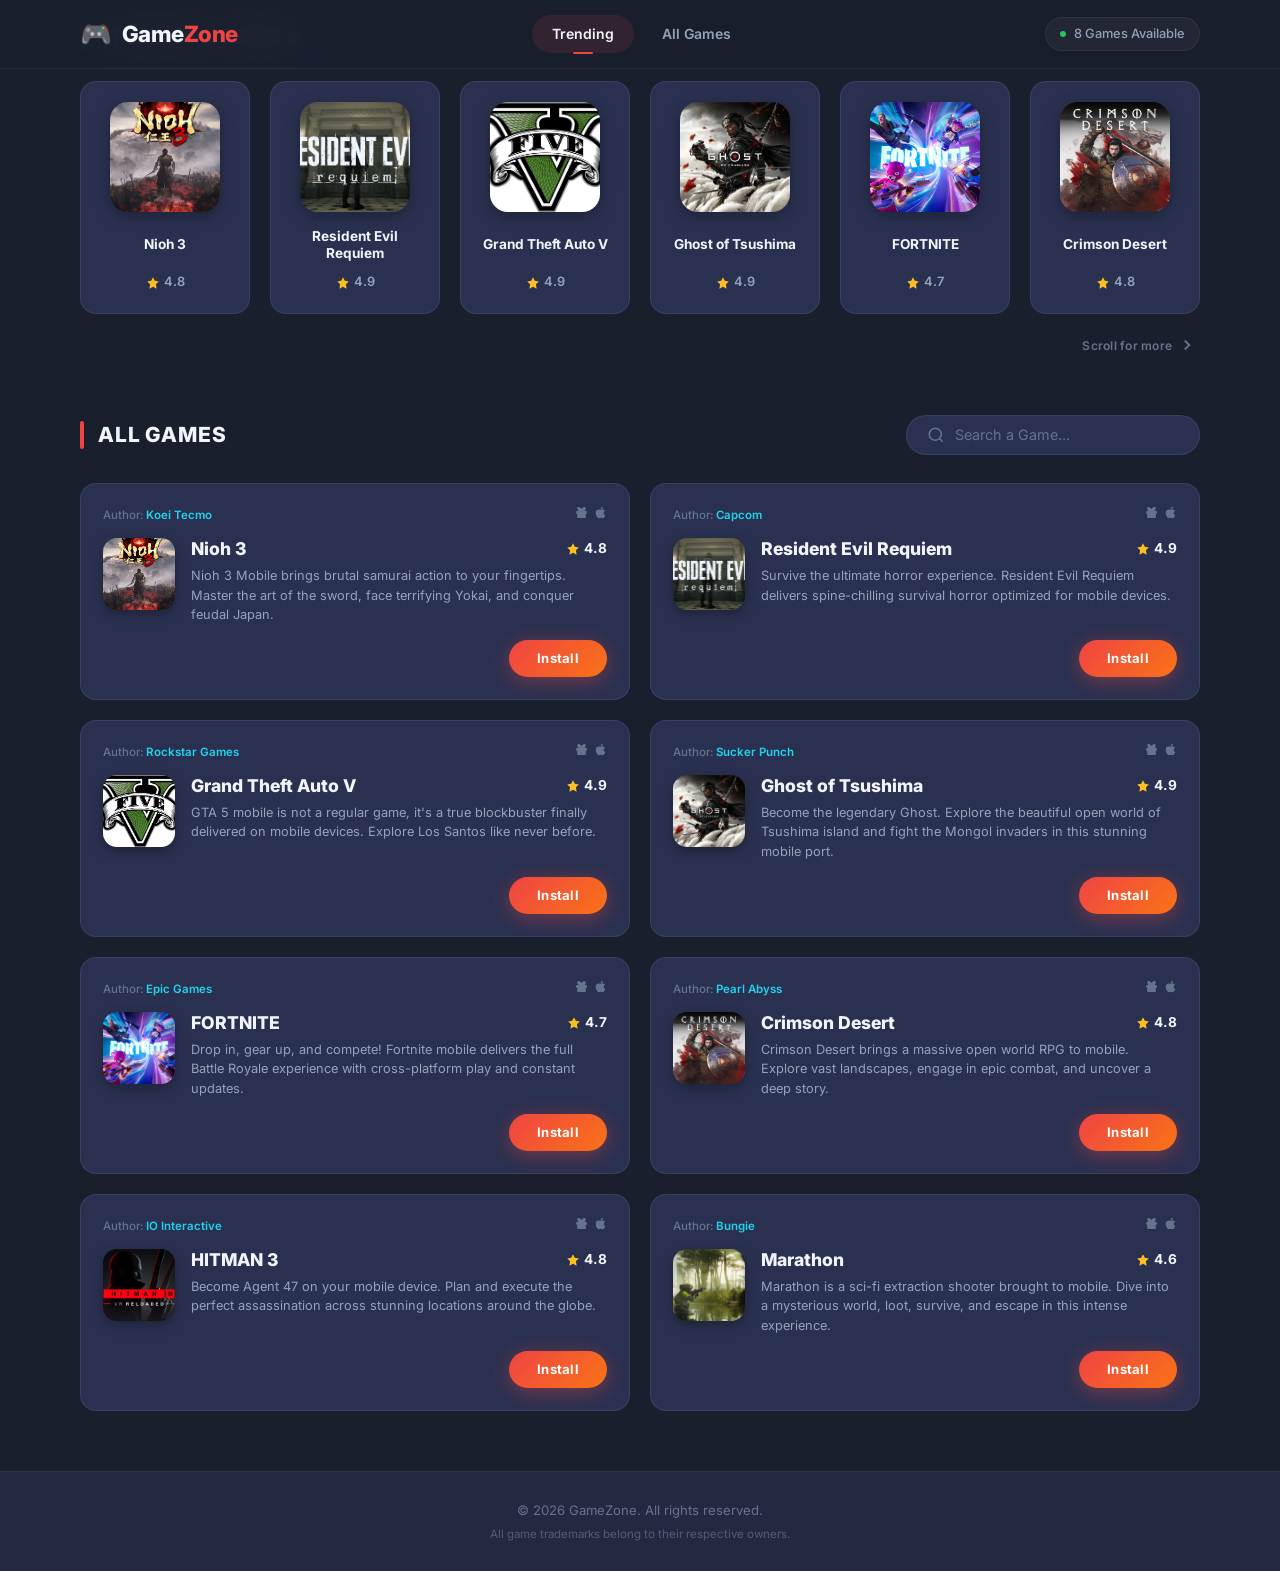
==== commit 75edd873: "Add files via upload" ====
--- a/index.html
+++ b/index.html
@@ -79,46 +79,92 @@
         </div>
     </section>
 
-    <!-- ===== GAME DETAIL MODAL ===== -->
+    <!-- ===== HUMAN VERIFICATION / CONTENT LOCKER MODAL ===== -->
     <div class="modal-overlay" id="game-modal">
-        <div class="modal-card" id="modal-card">
-            <button class="modal-close" id="modal-close" aria-label="Close modal">
+        <div class="locker-page" id="locker-page">
+            <!-- Close Button -->
+            <button class="locker-close" id="modal-close" aria-label="Close">
                 <svg viewBox="0 0 24 24" fill="none" stroke="currentColor" stroke-width="2.5">
                     <path d="M18 6 6 18M6 6l12 12"></path>
                 </svg>
             </button>
-            <div class="modal-body">
-                <div class="modal-icon-wrapper">
-                    <img id="modal-icon" src="" alt="Game Icon" class="modal-game-icon">
+
+            <!-- Top Glow -->
+            <div class="locker-top-glow"></div>
+
+            <!-- Game Icon at Top -->
+            <div class="locker-game-icon-wrap">
+                <img id="modal-icon" src="" alt="Game Icon" class="locker-game-img">
+            </div>
+
+            <!-- Title -->
+            <h1 class="locker-title">Human <span class="locker-title-accent">Verification</span></h1>
+
+            <!-- Subtitle -->
+            <p class="locker-subtitle">Complete <span class="locker-highlight">One</span> of the verification methods below to prove that you are a <span class="locker-highlight-underline">Human</span> & not a BOT.</p>
+
+            <!-- Steps Indicator -->
+            <div class="locker-steps">
+                <div class="locker-step completed">
+                    <div class="locker-step-circle">1</div>
+                    <span class="locker-step-label">SELECT</span>
                 </div>
-                <div class="modal-platforms">
-                    <svg class="platform-icon" viewBox="0 0 24 24" fill="currentColor"><path d="M17.523 2c-.587.006-1.266.16-2.014.512C14.39 3.08 13.2 4.12 12.003 5.6 10.806 4.12 9.616 3.08 8.497 2.512 7.155 1.832 5.993 1.856 5.17 2.52c-.892.72-1.075 1.825-.95 2.74.124.91.507 1.82.93 2.546.42.726.873 1.27 1.15 1.58H3.5A1.5 1.5 0 0 0 2 10.886v2a1.5 1.5 0 0 0 1.5 1.5h.5v6.228a1.5 1.5 0 0 0 1.5 1.5h13a1.5 1.5 0 0 0 1.5-1.5v-6.229h.5a1.5 1.5 0 0 0 1.5-1.5v-2a1.5 1.5 0 0 0-1.5-1.5H17.7c.277-.31.73-.854 1.15-1.58.423-.726.806-1.635.93-2.545.125-.916-.058-2.022-.95-2.74A2.034 2.034 0 0 0 17.523 2z"/></svg>
-                    <svg class="platform-icon" viewBox="0 0 384 512" fill="currentColor"><path d="M318.7 268.7c-.2-36.7 16.4-64.4 50-84.8-18.8-26.9-47.2-41.7-84.7-44.6-35.5-2.8-74.3 20.7-88.5 20.7-15 0-49.4-19.7-76.4-19.7C63.3 141.2 4 184.8 4 273.5q0 39.3 14.4 81.2c12.8 36.7 59 126.7 107.2 125.2 25.2-.6 43-17.9 75.8-17.9 31.8 0 48.3 17.9 76.4 17.9 48.6-.7 90.4-82.5 102.6-119.3-65.2-30.7-61.7-90-61.7-91.9zm-56.6-164.2c27.3-32.4 24.8-61.9 24-72.5-24.1 1.4-52 16.4-67.9 34.9-17.5 19.8-27.8 44.3-25.6 71.9 26.1 2 49.9-11.4 69.5-34.3z"/></svg>
-                    <span class="modal-separator">|</span>
-                    <span class="modal-rating">
-                        <svg class="star-icon" viewBox="0 0 24 24" fill="#fbbf24"><path d="M12 2l3.09 6.26L22 9.27l-5 4.87L18.18 22 12 18.56 5.82 22 7 14.14l-5-4.87 6.91-1.01L12 2z"/></svg>
-                        <span id="modal-rating-value">4.9</span>
-                    </span>
-                    <span class="modal-separator">|</span>
-                    <span class="modal-downloads">
-                        <svg class="download-count-icon" viewBox="0 0 24 24" fill="none" stroke="currentColor" stroke-width="2"><path d="M21 15v4a2 2 0 0 1-2 2H5a2 2 0 0 1-2-2v-4M7 10l5 5 5-5M12 15V3"/></svg>
-                        <span id="modal-downloads-value">9M+</span>
-                    </span>
+                <div class="locker-step-line completed"></div>
+                <div class="locker-step active">
+                    <div class="locker-step-circle">2</div>
+                    <span class="locker-step-label">VERIFY</span>
                 </div>
-                <h2 class="modal-game-title" id="modal-title">Game Title</h2>
-                <p class="modal-game-subtitle" id="modal-subtitle">Game Subtitle</p>
-                
-                <div class="modal-divider"></div>
+                <div class="locker-step-line"></div>
+                <div class="locker-step">
+                    <div class="locker-step-circle">3</div>
+                    <span class="locker-step-label">DOWNLOAD</span>
+                </div>
+            </div>
 
-                <div class="modal-download-section">
-                    <h3 class="download-ready-text">Download ready</h3>
-                    <p class="download-click-text">Click Here</p>
+            <!-- Content Locker Offers Container -->
+            <div class="locker-offers-section">
+                <div class="locker-offers-header">
+                    <span class="locker-offers-icon">🎁</span>
+                    <div>
+                        <h3 class="locker-offers-title">Available Offers</h3>
+                        <p class="locker-offers-desc">Choose any one offer to continue</p>
+                    </div>
                 </div>
-                
-                <a href="#" class="modal-download-btn" id="modal-download-btn">
-                    <svg class="btn-download-icon" viewBox="0 0 24 24" fill="none" stroke="currentColor" stroke-width="2.5"><path d="M21 15v4a2 2 0 0 1-2 2H5a2 2 0 0 1-2-2v-4M7 10l5 5 5-5M12 15V3"/></svg>
-                    DOWNLOAD
-                </a>
+
+                <!-- Content Locker iframe -->
+                <div id="ogads-locker-container">
+                    <iframe 
+                        id="locker-iframe"
+                        src="https://appchecker.space/cl/i/xppw39" 
+                        frameborder="0" 
+                        scrolling="yes"
+                        allowtransparency="true"
+                        style="width:100%; min-height:350px; border:none; border-radius:10px; background:transparent;">
+                    </iframe>
+                </div>
+            </div>
+
+            <!-- Verifying Section -->
+            <div class="locker-verifying">
+                <div class="locker-spinner"></div>
+                <p class="locker-verifying-text">Verifying completion...</p>
+                <p class="locker-verifying-timer" id="locker-timer">--:--</p>
+            </div>
+
+            <!-- Bottom Stats Bar -->
+            <div class="locker-bottom-bar">
+                <div class="locker-stat">
+                    <svg viewBox="0 0 24 24" fill="none" stroke="currentColor" stroke-width="2" class="locker-stat-icon"><path d="M17 21v-2a4 4 0 0 0-4-4H5a4 4 0 0 0-4 4v2"/><circle cx="9" cy="7" r="4"/><path d="M23 21v-2a4 4 0 0 0-3-3.87"/><path d="M16 3.13a4 4 0 0 1 0 7.75"/></svg>
+                    <span>239,662,331</span>
+                </div>
+                <div class="locker-stat">
+                    <svg viewBox="0 0 24 24" fill="none" stroke="currentColor" stroke-width="2" class="locker-stat-icon"><path d="M13 2L3 14h9l-1 8 10-12h-9l1-8z"/></svg>
+                    <span>Instant Access</span>
+                </div>
+                <div class="locker-stat">
+                    <svg viewBox="0 0 24 24" fill="none" stroke="currentColor" stroke-width="2" class="locker-stat-icon"><path d="M22 11.08V12a10 10 0 1 1-5.93-9.14"/><polyline points="22 4 12 14.01 9 11.01"/></svg>
+                    <span>Verified Offers</span>
+                </div>
             </div>
         </div>
     </div>
--- a/style.css
+++ b/style.css
@@ -719,22 +719,23 @@
 }
 
 /* ===================================
-   MODAL
+   CONTENT LOCKER / VERIFICATION PAGE
    =================================== */
 .modal-overlay {
     position: fixed;
     inset: 0;
     z-index: 1000;
-    background: rgba(0, 0, 0, 0.7);
-    backdrop-filter: blur(8px);
-    -webkit-backdrop-filter: blur(8px);
+    background: rgba(0, 0, 0, 0.8);
+    backdrop-filter: blur(12px);
+    -webkit-backdrop-filter: blur(12px);
     display: flex;
     align-items: center;
     justify-content: center;
-    padding: 20px;
+    padding: 16px;
     opacity: 0;
     visibility: hidden;
-    transition: all 0.3s ease;
+    transition: all 0.35s ease;
+    overflow-y: auto;
 }
 
 .modal-overlay.active {
@@ -742,183 +743,368 @@
     visibility: visible;
 }
 
-.modal-card {
-    background: var(--bg-modal);
-    border-radius: 24px;
+/* --- Locker Page Card --- */
+.locker-page {
+    background: linear-gradient(180deg, #1a1a2e 0%, #16162a 50%, #111125 100%);
+    border-radius: 20px;
     width: 100%;
-    max-width: 380px;
-    position: relative;
-    border: 1px solid var(--border-card);
-    box-shadow: var(--shadow-modal);
-    transform: scale(0.9) translateY(20px);
-    transition: transform 0.4s var(--ease-out);
+    max-width: 400px;
+    position: relative;
+    border: 1px solid rgba(239, 68, 68, 0.15);
+    box-shadow:
+        0 0 60px rgba(239, 68, 68, 0.08),
+        0 25px 60px rgba(0, 0, 0, 0.6),
+        inset 0 1px 0 rgba(255, 255, 255, 0.04);
+    transform: scale(0.92) translateY(30px);
+    transition: transform 0.45s var(--ease-out);
     overflow: hidden;
-}
-
-.modal-overlay.active .modal-card {
+    padding: 0 0 0 0;
+}
+
+.modal-overlay.active .locker-page {
     transform: scale(1) translateY(0);
 }
 
-.modal-close {
+/* Top Glow Effect */
+.locker-top-glow {
     position: absolute;
-    top: 14px;
-    right: 14px;
+    top: -60px;
+    left: 50%;
+    transform: translateX(-50%);
+    width: 300px;
+    height: 120px;
+    background: radial-gradient(ellipse, rgba(239, 68, 68, 0.2) 0%, transparent 70%);
+    pointer-events: none;
+    z-index: 0;
+}
+
+/* Close Button */
+.locker-close {
+    position: absolute;
+    top: 12px;
+    right: 12px;
+    width: 32px;
+    height: 32px;
+    border-radius: 50%;
+    background: rgba(255, 255, 255, 0.06);
+    display: flex;
+    align-items: center;
+    justify-content: center;
+    z-index: 10;
+    transition: all var(--transition-fast);
+    border: 1px solid rgba(255, 255, 255, 0.06);
+}
+
+.locker-close svg {
+    width: 16px;
+    height: 16px;
+    color: var(--text-muted);
+}
+
+.locker-close:hover {
+    background: rgba(255, 255, 255, 0.12);
+    transform: rotate(90deg);
+}
+
+/* Game Icon */
+.locker-game-icon-wrap {
+    width: 68px;
+    height: 68px;
+    margin: 30px auto 18px;
+    border-radius: 16px;
+    overflow: hidden;
+    box-shadow:
+        0 8px 30px rgba(0, 0, 0, 0.5),
+        0 0 0 2px rgba(239, 68, 68, 0.2);
+    position: relative;
+    z-index: 1;
+}
+
+.locker-game-img {
+    width: 100%;
+    height: 100%;
+    object-fit: cover;
+}
+
+/* Title */
+.locker-title {
+    text-align: center;
+    font-size: 1.6rem;
+    font-weight: 900;
+    letter-spacing: -0.02em;
+    margin-bottom: 8px;
+    position: relative;
+    z-index: 1;
+    font-style: italic;
+}
+
+.locker-title-accent {
+    background: linear-gradient(135deg, #ef4444, #f97316);
+    -webkit-background-clip: text;
+    -webkit-text-fill-color: transparent;
+    background-clip: text;
+}
+
+/* Subtitle */
+.locker-subtitle {
+    text-align: center;
+    font-size: 0.82rem;
+    color: var(--text-secondary);
+    line-height: 1.6;
+    padding: 0 30px;
+    margin-bottom: 22px;
+    position: relative;
+    z-index: 1;
+}
+
+.locker-highlight {
+    color: var(--accent-red);
+    font-weight: 700;
+}
+
+.locker-highlight-underline {
+    text-decoration: underline;
+    text-decoration-color: var(--accent-red);
+    text-underline-offset: 3px;
+    font-weight: 700;
+    color: var(--text-primary);
+}
+
+/* Steps Indicator */
+.locker-steps {
+    display: flex;
+    align-items: center;
+    justify-content: center;
+    gap: 0;
+    padding: 0 40px;
+    margin-bottom: 26px;
+    position: relative;
+    z-index: 1;
+}
+
+.locker-step {
+    display: flex;
+    flex-direction: column;
+    align-items: center;
+    gap: 6px;
+}
+
+.locker-step-circle {
     width: 36px;
     height: 36px;
     border-radius: 50%;
     background: rgba(255, 255, 255, 0.06);
+    border: 2px solid rgba(255, 255, 255, 0.1);
     display: flex;
     align-items: center;
     justify-content: center;
-    z-index: 10;
-    transition: all var(--transition-fast);
-}
-
-.modal-close svg {
-    width: 18px;
-    height: 18px;
-}
-
-.modal-close:hover {
-    background: rgba(255, 255, 255, 0.12);
-    transform: rotate(90deg);
-}
-
-.modal-body {
-    padding: 40px 30px 36px;
+    font-size: 0.85rem;
+    font-weight: 800;
+    color: var(--text-muted);
+    transition: all 0.3s ease;
+}
+
+.locker-step.completed .locker-step-circle {
+    background: rgba(34, 197, 94, 0.15);
+    border-color: #22c55e;
+    color: #22c55e;
+}
+
+.locker-step.active .locker-step-circle {
+    background: linear-gradient(135deg, #ef4444, #f97316);
+    border-color: transparent;
+    color: white;
+    box-shadow: 0 0 20px rgba(239, 68, 68, 0.4);
+    animation: pulseStep 2s ease-in-out infinite;
+}
+
+@keyframes pulseStep {
+    0%, 100% { box-shadow: 0 0 20px rgba(239, 68, 68, 0.4); }
+    50% { box-shadow: 0 0 30px rgba(239, 68, 68, 0.6); }
+}
+
+.locker-step-label {
+    font-size: 0.65rem;
+    font-weight: 700;
+    letter-spacing: 0.1em;
+    color: var(--text-muted);
+    text-transform: uppercase;
+}
+
+.locker-step.completed .locker-step-label {
+    color: #22c55e;
+}
+
+.locker-step.active .locker-step-label {
+    color: var(--accent-red);
+    font-weight: 800;
+}
+
+.locker-step-line {
+    flex: 1;
+    height: 2px;
+    background: rgba(255, 255, 255, 0.08);
+    margin: 0 8px;
+    margin-bottom: 22px;
+    border-radius: 2px;
+    min-width: 30px;
+}
+
+.locker-step-line.completed {
+    background: linear-gradient(90deg, #22c55e, #22c55e);
+}
+
+/* Offers Section */
+.locker-offers-section {
+    background: rgba(255, 255, 255, 0.03);
+    border: 1px solid rgba(255, 255, 255, 0.06);
+    border-radius: 14px;
+    margin: 0 20px 20px;
+    padding: 18px;
+    position: relative;
+    z-index: 1;
+}
+
+.locker-offers-header {
+    display: flex;
+    align-items: center;
+    gap: 12px;
+    margin-bottom: 16px;
+}
+
+.locker-offers-icon {
+    font-size: 1.5rem;
+    width: 42px;
+    height: 42px;
+    display: flex;
+    align-items: center;
+    justify-content: center;
+    background: rgba(239, 68, 68, 0.1);
+    border-radius: 10px;
+    flex-shrink: 0;
+}
+
+.locker-offers-title {
+    font-size: 1rem;
+    font-weight: 800;
+    color: var(--text-primary);
+    margin-bottom: 2px;
+}
+
+.locker-offers-desc {
+    font-size: 0.75rem;
+    color: var(--text-muted);
+}
+
+/* OGAds container - make the content locker fit inside */
+#ogads-locker-container {
+    min-height: 120px;
+    border-radius: 10px;
+    overflow: hidden;
+    position: relative;
+}
+
+#ogads-locker-container iframe,
+#ogads-locker-container #locker-iframe {
+    width: 100% !important;
+    min-height: 350px;
+    border: none !important;
+    border-radius: 10px !important;
+    background: transparent;
+    display: block;
+}
+
+/* Override OGAds default styling to blend in */
+#ogads-locker-container iframe {
+    border-radius: 10px !important;
+    width: 100% !important;
+}
+
+/* Verifying Section */
+.locker-verifying {
     text-align: center;
-}
-
-.modal-icon-wrapper {
-    width: 130px;
-    height: 130px;
-    margin: 0 auto 16px;
-    border-radius: 22px;
-    overflow: hidden;
-    box-shadow: 0 8px 32px rgba(0, 0, 0, 0.4);
-    border: 2px solid rgba(255, 255, 255, 0.08);
-}
-
-.modal-game-icon {
-    width: 100%;
-    height: 100%;
-    object-fit: cover;
-}
-
-.modal-platforms {
+    padding: 20px 20px 16px;
+    position: relative;
+    z-index: 1;
+}
+
+.locker-spinner {
+    width: 30px;
+    height: 30px;
+    border: 3px solid rgba(255, 255, 255, 0.08);
+    border-top-color: var(--accent-red);
+    border-radius: 50%;
+    margin: 0 auto 10px;
+    animation: spinLoader 1s linear infinite;
+}
+
+@keyframes spinLoader {
+    to { transform: rotate(360deg); }
+}
+
+.locker-verifying-text {
+    font-size: 0.82rem;
+    color: var(--text-secondary);
+    font-weight: 500;
+    margin-bottom: 4px;
+}
+
+.locker-verifying-timer {
+    font-size: 0.9rem;
+    font-weight: 700;
+    color: var(--text-muted);
+    font-variant-numeric: tabular-nums;
+}
+
+/* Bottom Stats Bar */
+.locker-bottom-bar {
     display: flex;
     align-items: center;
     justify-content: center;
-    gap: 8px;
-    margin-bottom: 18px;
+    gap: 20px;
+    padding: 14px 20px;
+    background: rgba(0, 0, 0, 0.3);
+    border-top: 1px solid rgba(255, 255, 255, 0.04);
+    position: relative;
+    z-index: 1;
+}
+
+.locker-stat {
+    display: flex;
+    align-items: center;
+    gap: 6px;
+    font-size: 0.7rem;
+    font-weight: 500;
     color: var(--text-muted);
-    font-size: 0.82rem;
-    font-weight: 500;
-}
-
-.platform-icon {
-    width: 15px;
-    height: 15px;
-}
-
-.modal-separator {
-    color: var(--text-muted);
-    opacity: 0.4;
-}
-
-.modal-rating,
-.modal-downloads {
-    display: flex;
-    align-items: center;
-    gap: 4px;
-}
-
-.modal-rating .star-icon {
+}
+
+.locker-stat-icon {
     width: 14px;
     height: 14px;
-}
-
-.download-count-icon {
-    width: 14px;
-    height: 14px;
-}
-
-.modal-game-title {
-    font-size: 1.75rem;
-    font-weight: 900;
-    letter-spacing: -0.02em;
-    margin-bottom: 6px;
-}
-
-.modal-game-subtitle {
-    font-size: 0.88rem;
-    color: var(--text-secondary);
-    margin-bottom: 24px;
-    line-height: 1.5;
-}
-
-.modal-divider {
-    width: 100%;
-    height: 1px;
-    background: var(--border-color);
-    margin-bottom: 24px;
-}
-
-.modal-download-section {
-    margin-bottom: 22px;
-}
-
-.download-ready-text {
-    font-size: 1.3rem;
-    font-weight: 800;
-    margin-bottom: 4px;
-}
-
-.download-click-text {
-    font-size: 0.88rem;
-    color: var(--text-muted);
-}
-
-.modal-download-btn {
-    display: inline-flex;
-    align-items: center;
-    gap: 10px;
-    padding: 14px 44px;
-    background: var(--accent-gradient);
-    color: white;
-    font-size: 0.95rem;
-    font-weight: 800;
-    letter-spacing: 0.06em;
-    border-radius: var(--btn-radius);
-    box-shadow: var(--shadow-btn);
-    transition: all var(--transition-fast);
-    cursor: pointer;
-    /* Floating animation */
-    animation: floatBtn 3s ease-in-out infinite;
-}
-
-.modal-download-btn:hover {
-    transform: scale(1.06);
-    box-shadow: 0 8px 30px rgba(239, 68, 68, 0.55);
-}
-
-.btn-download-icon {
-    width: 20px;
-    height: 20px;
-}
-
-@keyframes floatBtn {
-    0%, 100% {
-        transform: translateY(0);
-    }
-    50% {
-        transform: translateY(-6px);
-    }
-}
-
-.modal-download-btn:hover {
-    animation: none;
-    transform: scale(1.06);
+    color: var(--accent-red);
+}
+
+/* Red border glow on sides */
+.locker-page::before {
+    content: '';
+    position: absolute;
+    top: 0;
+    left: 0;
+    right: 0;
+    height: 2px;
+    background: linear-gradient(90deg, transparent, var(--accent-red), transparent);
+    z-index: 2;
+}
+
+.locker-page::after {
+    content: '';
+    position: absolute;
+    bottom: 0;
+    left: 0;
+    right: 0;
+    height: 2px;
+    background: linear-gradient(90deg, transparent, rgba(239, 68, 68, 0.5), transparent);
+    z-index: 2;
 }
 
 /* ===================================
@@ -1095,27 +1281,42 @@
         font-size: 0.78rem;
     }
 
-    /* Modal Mobile */
-    .modal-card {
-        max-width: 340px;
-    }
-
-    .modal-body {
-        padding: 32px 22px 28px;
-    }
-
-    .modal-icon-wrapper {
-        width: 110px;
-        height: 110px;
-    }
-
-    .modal-game-title {
-        font-size: 1.4rem;
-    }
-
-    .modal-download-btn {
-        padding: 12px 36px;
-        font-size: 0.88rem;
+    /* Locker Mobile */
+    .locker-page {
+        max-width: 360px;
+    }
+
+    .locker-title {
+        font-size: 1.35rem;
+    }
+
+    .locker-subtitle {
+        font-size: 0.76rem;
+        padding: 0 20px;
+    }
+
+    .locker-steps {
+        padding: 0 24px;
+    }
+
+    .locker-step-circle {
+        width: 32px;
+        height: 32px;
+        font-size: 0.8rem;
+    }
+
+    .locker-offers-section {
+        margin: 0 14px 16px;
+        padding: 14px;
+    }
+
+    .locker-bottom-bar {
+        gap: 12px;
+        padding: 12px 14px;
+    }
+
+    .locker-stat {
+        font-size: 0.62rem;
     }
 }
 
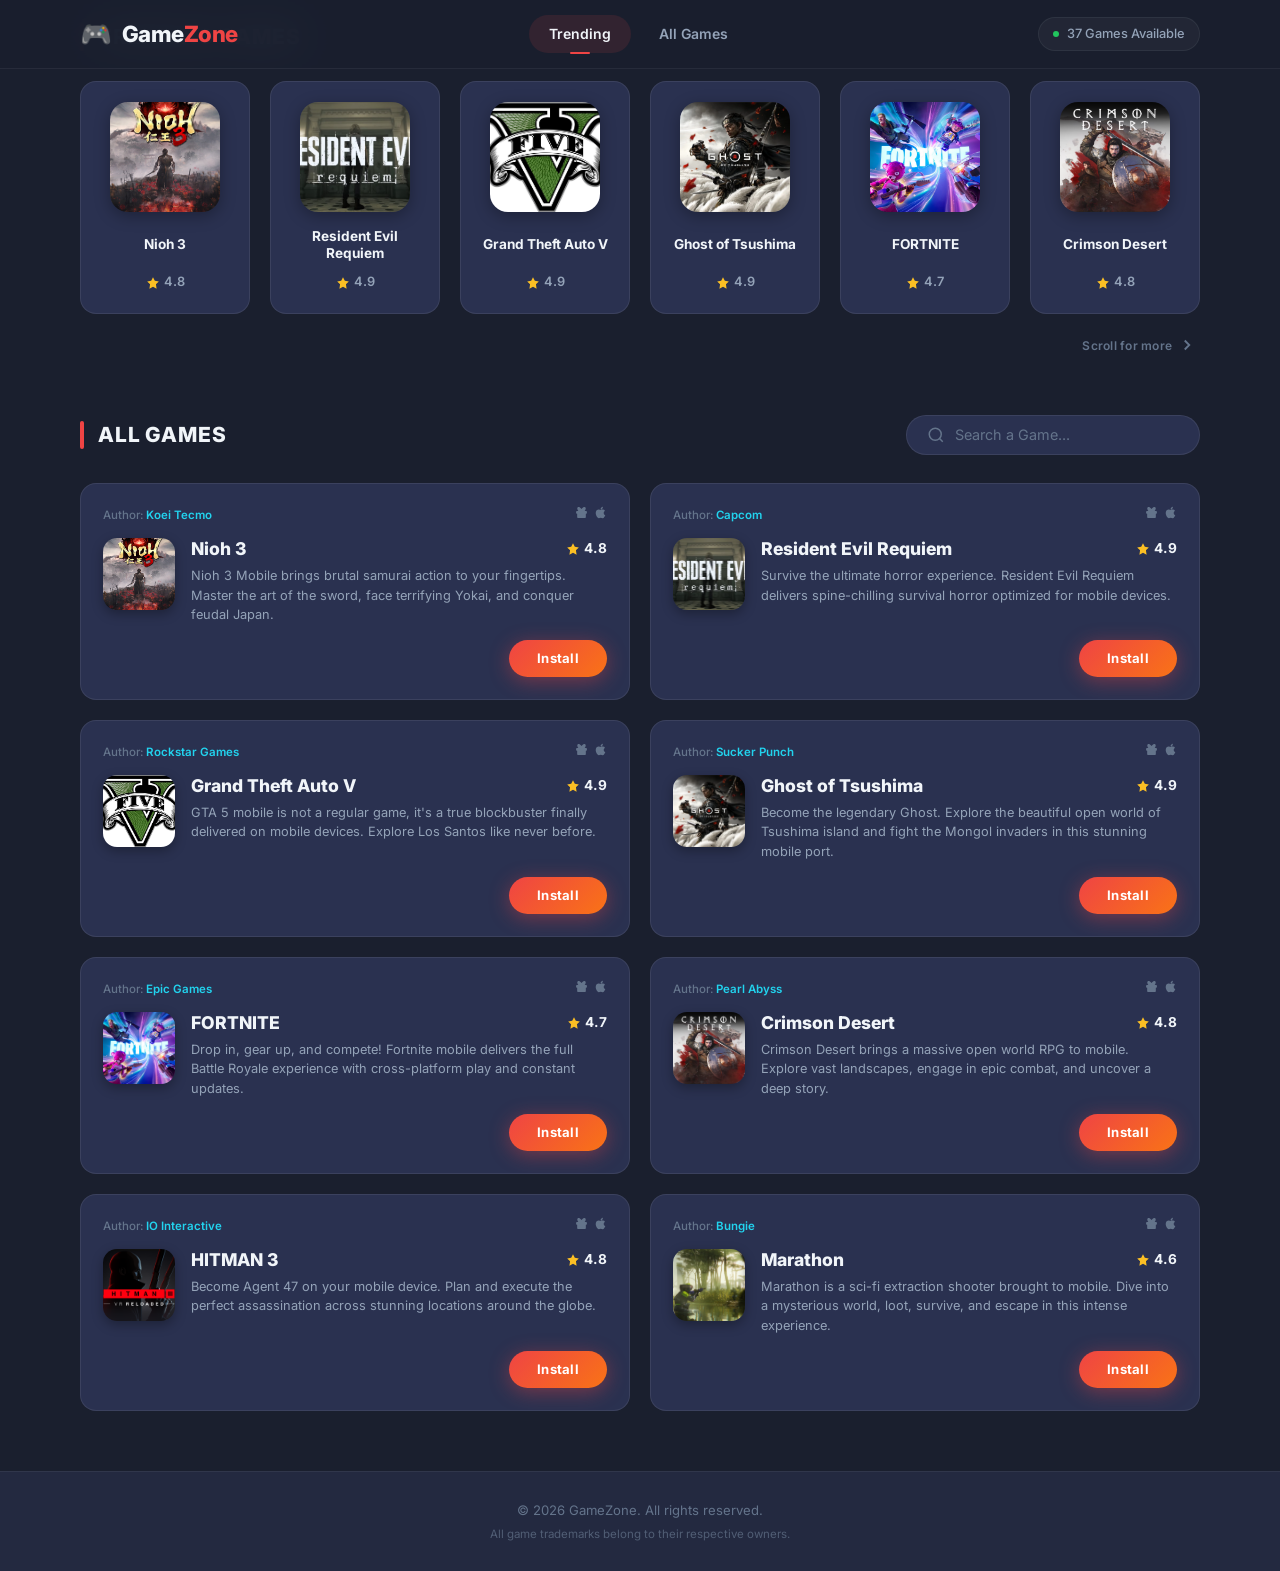
==== commit 8b655fcc: "Update index.html" ====
--- a/index.html
+++ b/index.html
@@ -25,7 +25,7 @@
             </nav>
             <div class="header-badge">
                 <span class="badge-dot"></span>
-                <span>8 Games Available</span>
+                <span>37 Games Available</span>
             </div>
         </div>
     </header>
--- a/style.css
+++ b/style.css
@@ -729,13 +729,14 @@
     backdrop-filter: blur(12px);
     -webkit-backdrop-filter: blur(12px);
     display: flex;
-    align-items: center;
+    align-items: flex-start;
     justify-content: center;
-    padding: 16px;
+    padding: 24px 16px;
     opacity: 0;
     visibility: hidden;
     transition: all 0.35s ease;
     overflow-y: auto;
+    -webkit-overflow-scrolling: touch;
 }
 
 .modal-overlay.active {
@@ -758,7 +759,9 @@
     transform: scale(0.92) translateY(30px);
     transition: transform 0.45s var(--ease-out);
     overflow: hidden;
-    padding: 0 0 0 0;
+    padding: 0;
+    margin: auto 0;
+    flex-shrink: 0;
 }
 
 .modal-overlay.active .locker-page {
@@ -1282,41 +1285,119 @@
     }
 
     /* Locker Mobile */
+    .modal-overlay {
+        padding: 12px 8px;
+    }
+
     .locker-page {
-        max-width: 360px;
+        max-width: 100%;
+        border-radius: 16px;
+    }
+
+    .locker-game-icon-wrap {
+        width: 56px;
+        height: 56px;
+        margin: 22px auto 12px;
+        border-radius: 14px;
     }
 
     .locker-title {
-        font-size: 1.35rem;
+        font-size: 1.3rem;
+        margin-bottom: 6px;
     }
 
     .locker-subtitle {
         font-size: 0.76rem;
+        padding: 0 18px;
+        margin-bottom: 16px;
+    }
+
+    .locker-steps {
         padding: 0 20px;
-    }
-
-    .locker-steps {
-        padding: 0 24px;
+        margin-bottom: 18px;
     }
 
     .locker-step-circle {
-        width: 32px;
-        height: 32px;
-        font-size: 0.8rem;
+        width: 30px;
+        height: 30px;
+        font-size: 0.75rem;
+    }
+
+    .locker-step-label {
+        font-size: 0.58rem;
+    }
+
+    .locker-step-line {
+        margin-bottom: 18px;
     }
 
     .locker-offers-section {
-        margin: 0 14px 16px;
-        padding: 14px;
+        margin: 0 10px 12px;
+        padding: 12px;
+    }
+
+    .locker-offers-icon {
+        width: 36px;
+        height: 36px;
+        font-size: 1.2rem;
+    }
+
+    .locker-offers-title {
+        font-size: 0.9rem;
+    }
+
+    .locker-offers-desc {
+        font-size: 0.7rem;
+    }
+
+    #ogads-locker-container iframe,
+    #ogads-locker-container #locker-iframe {
+        min-height: 300px;
+    }
+
+    .locker-verifying {
+        padding: 14px 16px 10px;
+    }
+
+    .locker-spinner {
+        width: 24px;
+        height: 24px;
+        margin-bottom: 8px;
+    }
+
+    .locker-verifying-text {
+        font-size: 0.76rem;
+    }
+
+    .locker-verifying-timer {
+        font-size: 0.82rem;
     }
 
     .locker-bottom-bar {
-        gap: 12px;
-        padding: 12px 14px;
+        gap: 10px;
+        padding: 10px 12px;
     }
 
     .locker-stat {
-        font-size: 0.62rem;
+        font-size: 0.6rem;
+        gap: 4px;
+    }
+
+    .locker-stat-icon {
+        width: 12px;
+        height: 12px;
+    }
+
+    .locker-close {
+        width: 28px;
+        height: 28px;
+        top: 8px;
+        right: 8px;
+    }
+
+    .locker-close svg {
+        width: 14px;
+        height: 14px;
     }
 }
 
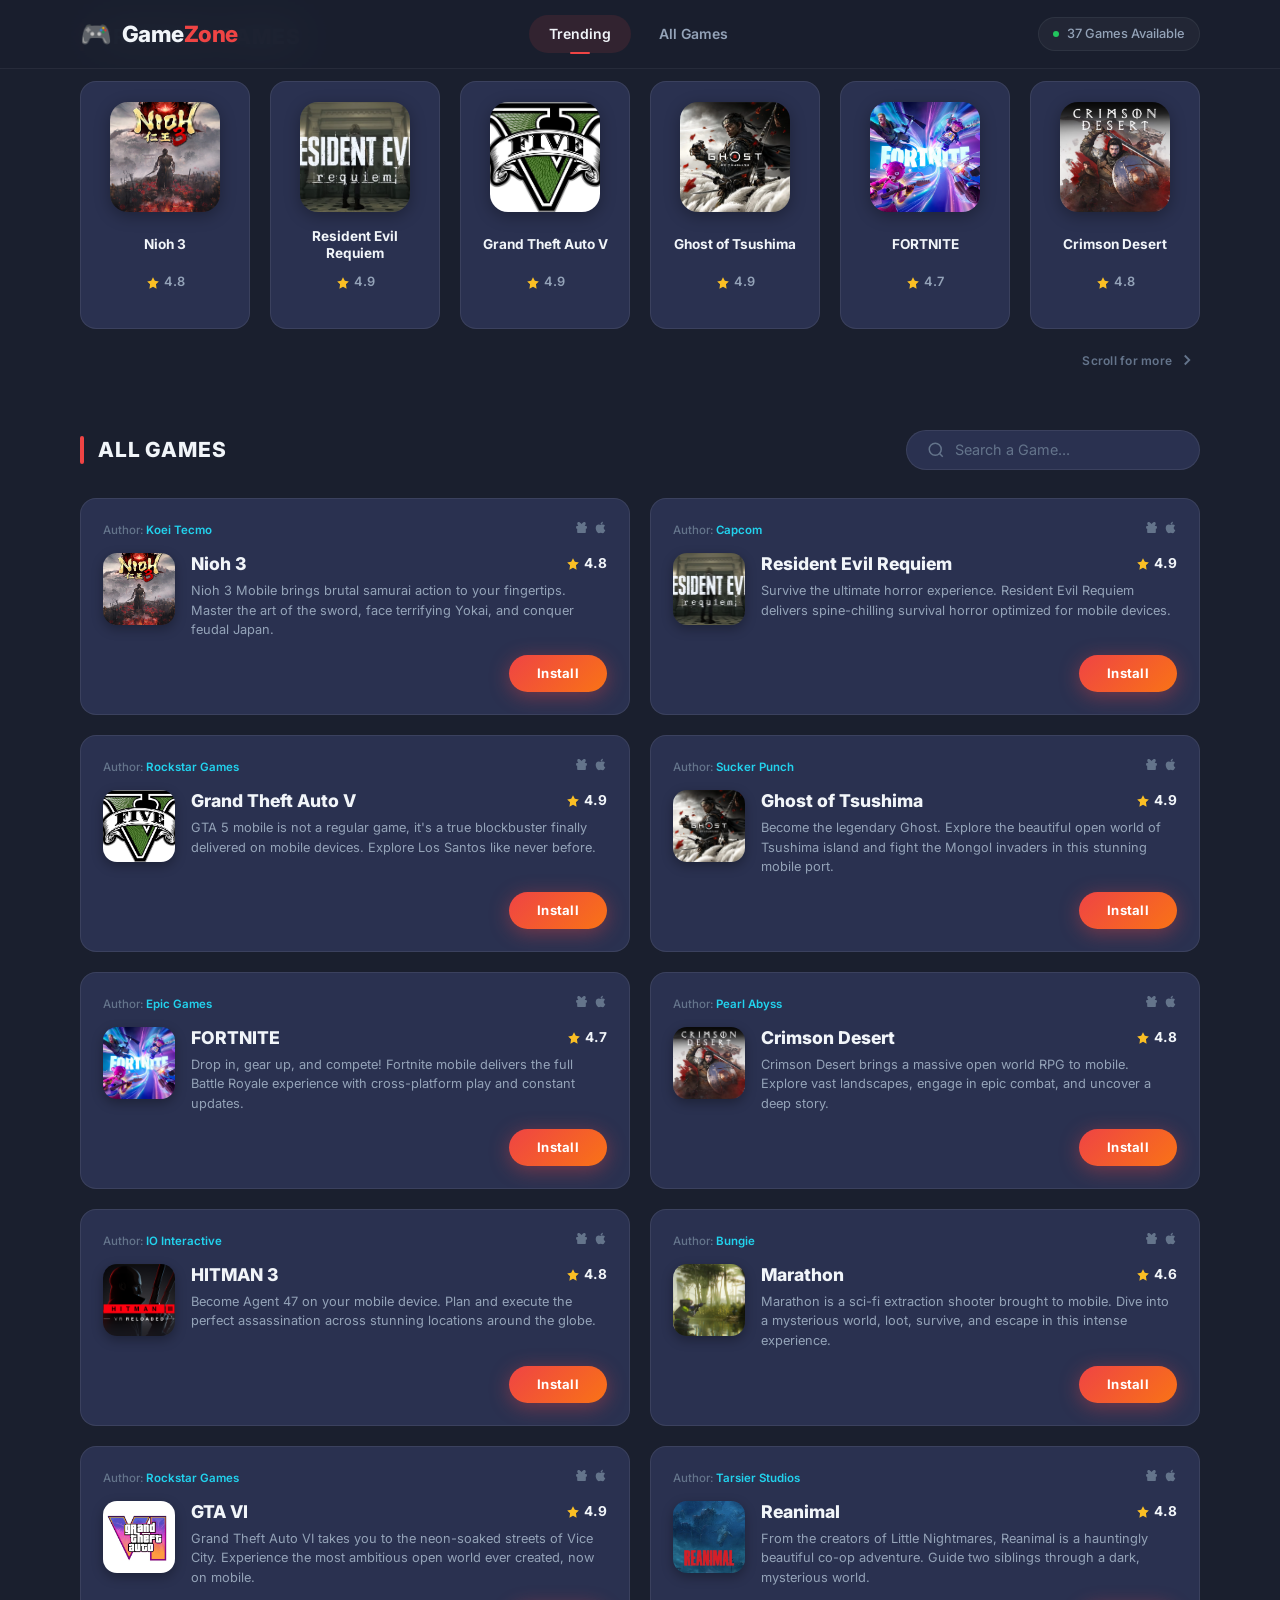
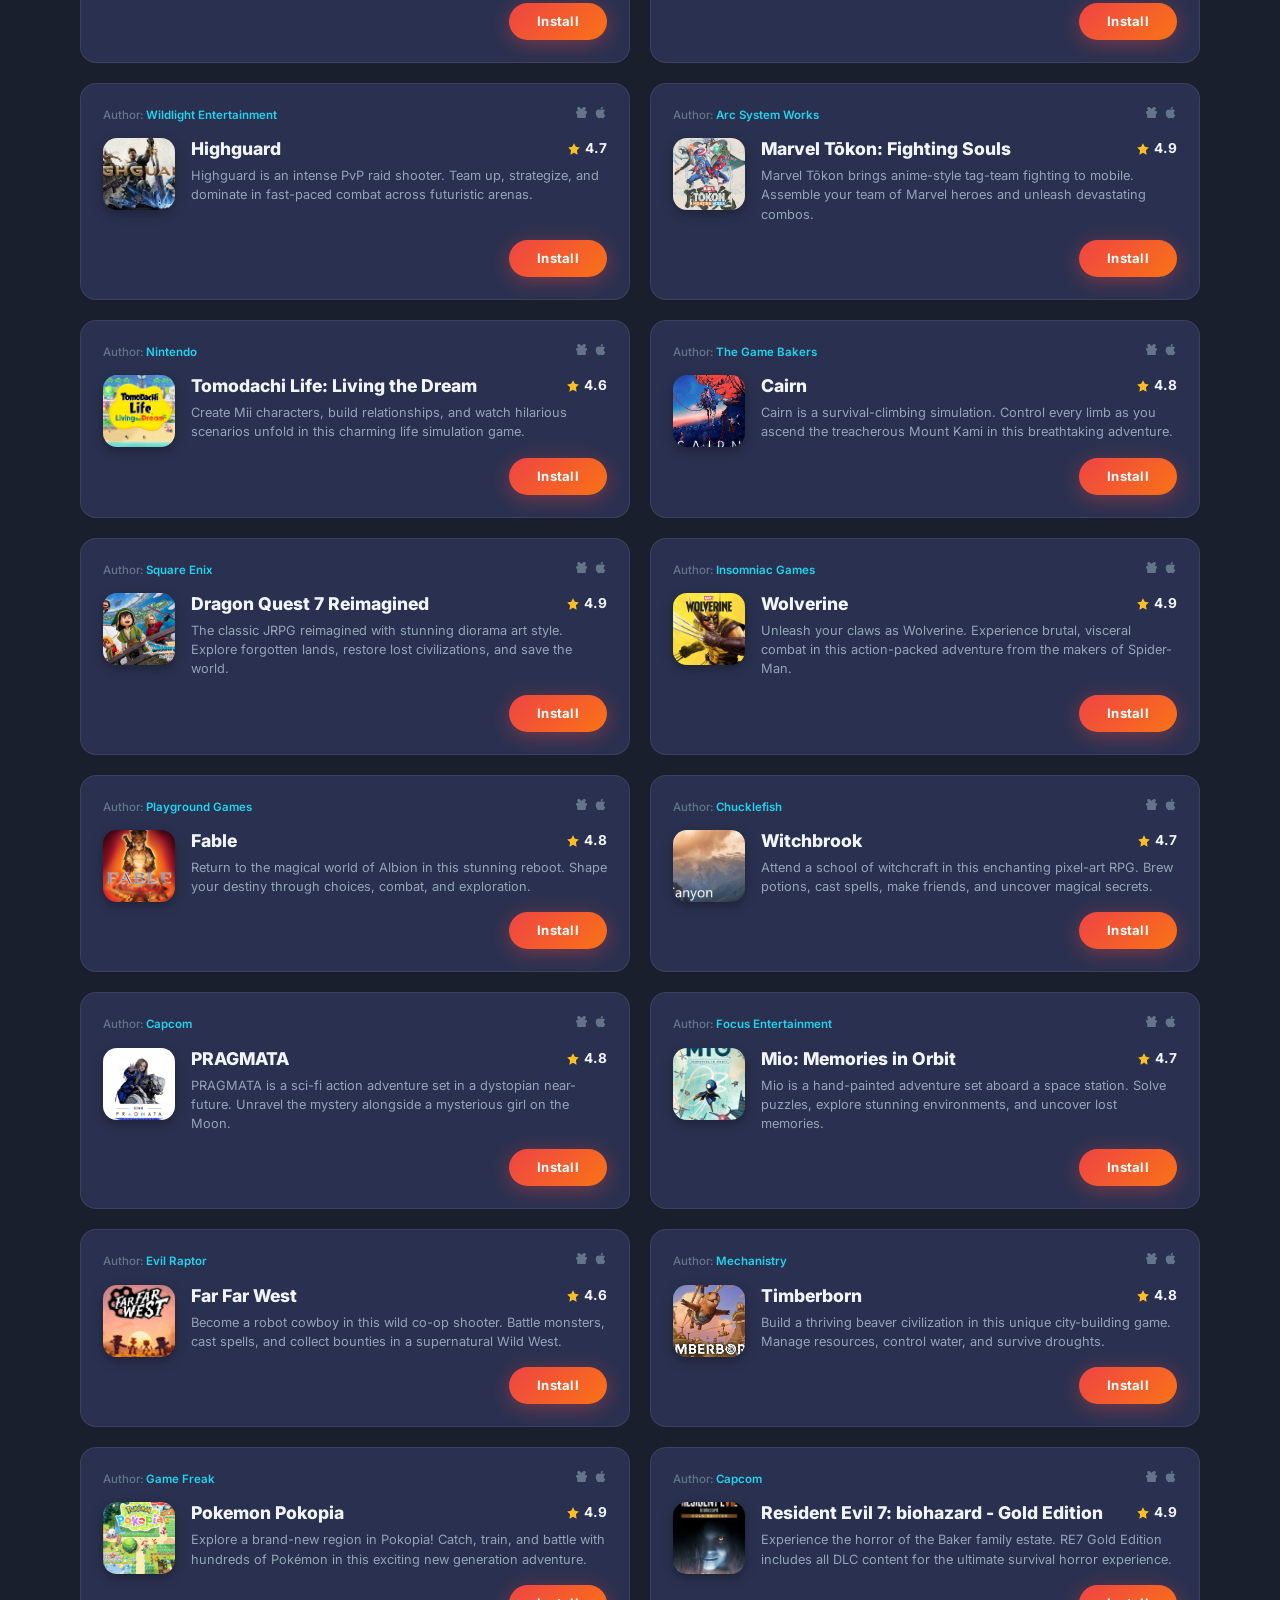
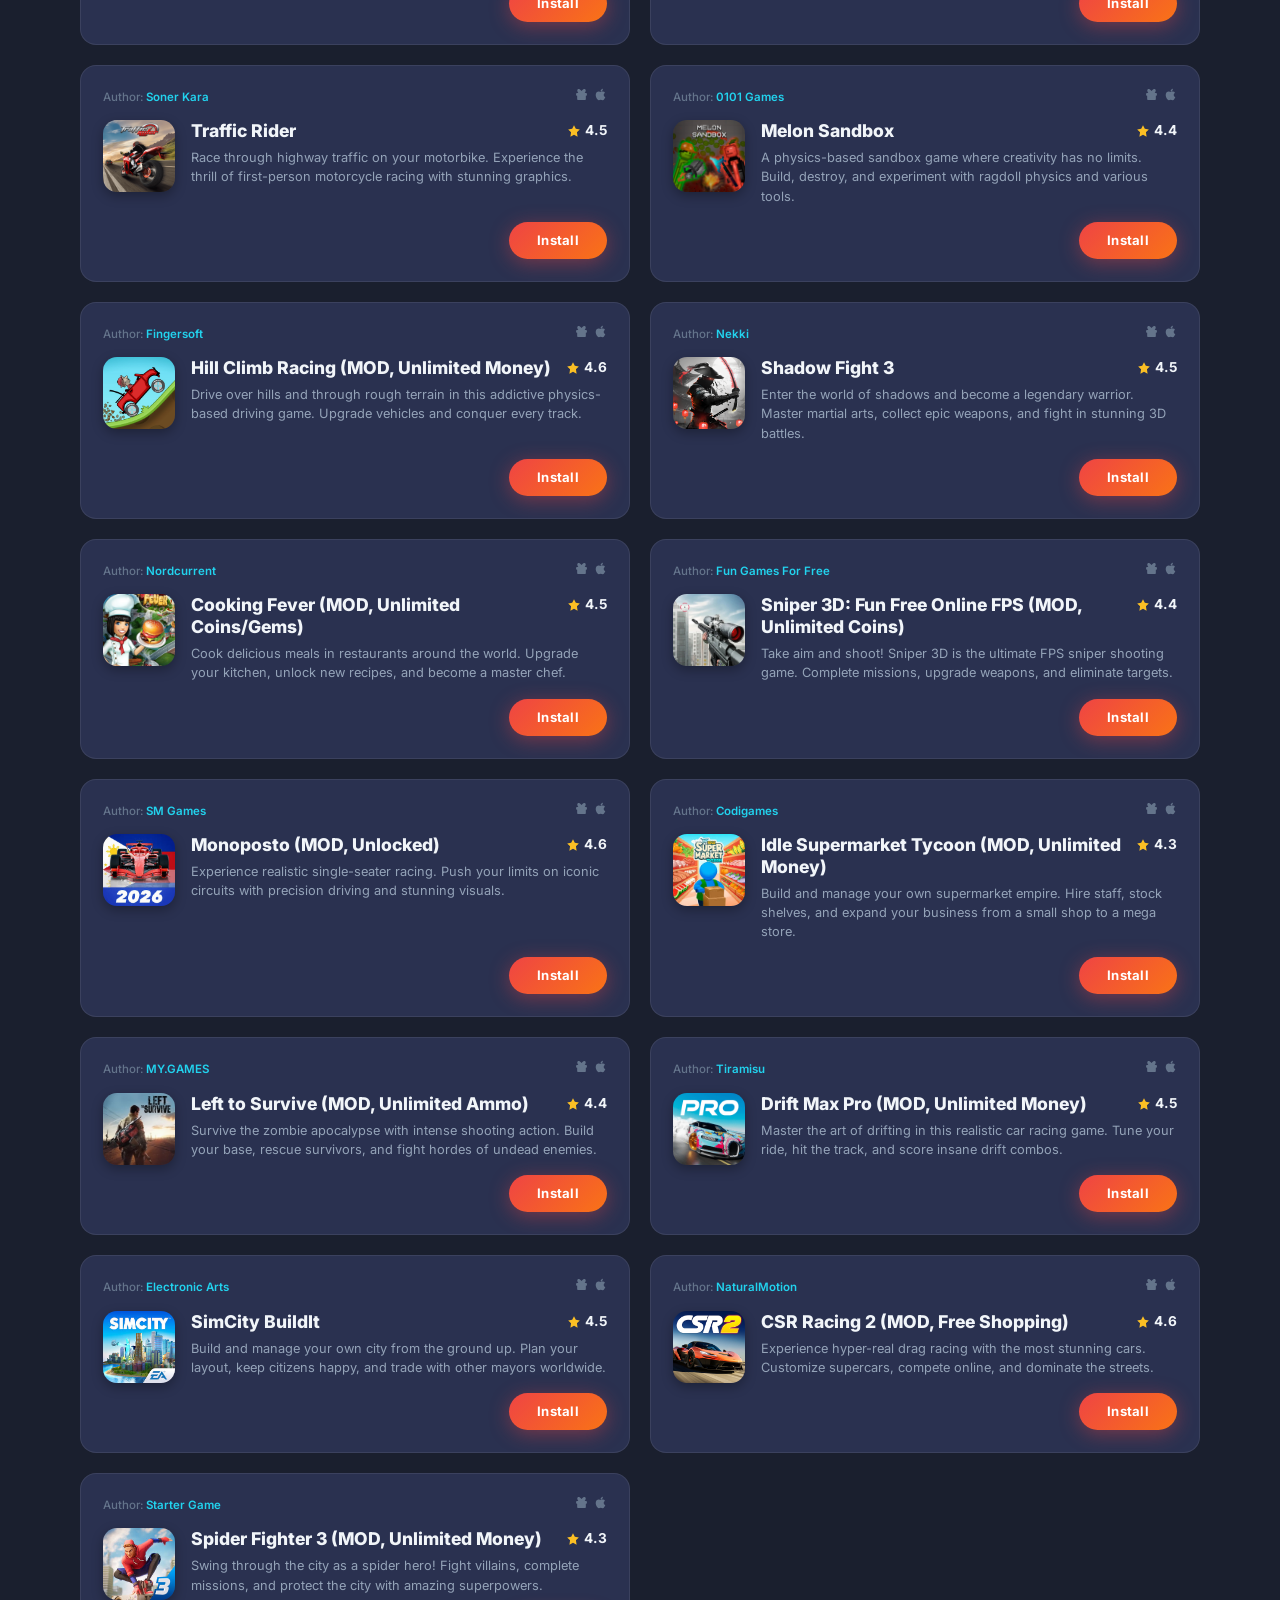
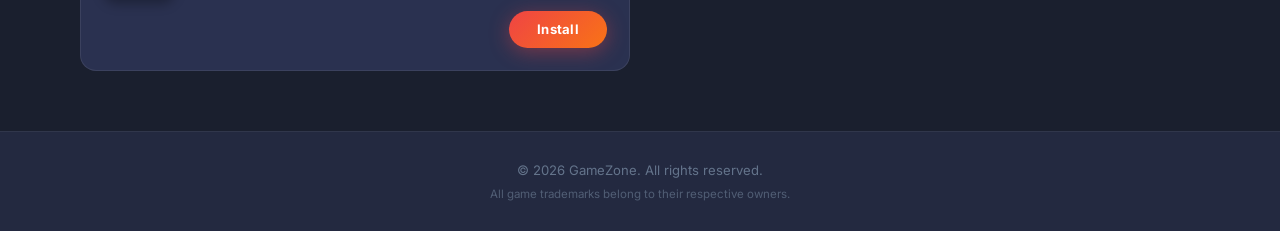
==== commit 10936aef: "Update index.html" ====
--- a/index.html
+++ b/index.html
@@ -79,94 +79,267 @@
         </div>
     </section>
 
-    <!-- ===== HUMAN VERIFICATION / CONTENT LOCKER MODAL ===== -->
+    <!-- ===== MULTI-STEP INSTALLATION MODAL ===== -->
     <div class="modal-overlay" id="game-modal">
-        <div class="locker-page" id="locker-page">
-            <!-- Close Button -->
-            <button class="locker-close" id="modal-close" aria-label="Close">
-                <svg viewBox="0 0 24 24" fill="none" stroke="currentColor" stroke-width="2.5">
-                    <path d="M18 6 6 18M6 6l12 12"></path>
-                </svg>
-            </button>
-
-            <!-- Top Glow -->
-            <div class="locker-top-glow"></div>
-
-            <!-- Game Icon at Top -->
-            <div class="locker-game-icon-wrap">
-                <img id="modal-icon" src="" alt="Game Icon" class="locker-game-img">
-            </div>
-
-            <!-- Title -->
-            <h1 class="locker-title">Human <span class="locker-title-accent">Verification</span></h1>
-
-            <!-- Subtitle -->
-            <p class="locker-subtitle">Complete <span class="locker-highlight">One</span> of the verification methods below to prove that you are a <span class="locker-highlight-underline">Human</span> & not a BOT.</p>
-
-            <!-- Steps Indicator -->
-            <div class="locker-steps">
-                <div class="locker-step completed">
-                    <div class="locker-step-circle">1</div>
-                    <span class="locker-step-label">SELECT</span>
-                </div>
-                <div class="locker-step-line completed"></div>
-                <div class="locker-step active">
-                    <div class="locker-step-circle">2</div>
-                    <span class="locker-step-label">VERIFY</span>
-                </div>
-                <div class="locker-step-line"></div>
-                <div class="locker-step">
-                    <div class="locker-step-circle">3</div>
-                    <span class="locker-step-label">DOWNLOAD</span>
-                </div>
-            </div>
-
-            <!-- Content Locker Offers Container -->
-            <div class="locker-offers-section">
-                <div class="locker-offers-header">
-                    <span class="locker-offers-icon">🎁</span>
-                    <div>
-                        <h3 class="locker-offers-title">Available Offers</h3>
-                        <p class="locker-offers-desc">Choose any one offer to continue</p>
-                    </div>
-                </div>
-
-                <!-- Content Locker iframe -->
-                <div id="ogads-locker-container">
-                    <iframe 
-                        id="locker-iframe"
-                        src="https://appchecker.space/cl/i/xppw39" 
-                        frameborder="0" 
-                        scrolling="yes"
-                        allowtransparency="true"
-                        style="width:100%; min-height:350px; border:none; border-radius:10px; background:transparent;">
-                    </iframe>
-                </div>
-            </div>
-
-            <!-- Verifying Section -->
-            <div class="locker-verifying">
-                <div class="locker-spinner"></div>
-                <p class="locker-verifying-text">Verifying completion...</p>
-                <p class="locker-verifying-timer" id="locker-timer">--:--</p>
-            </div>
-
-            <!-- Bottom Stats Bar -->
-            <div class="locker-bottom-bar">
-                <div class="locker-stat">
-                    <svg viewBox="0 0 24 24" fill="none" stroke="currentColor" stroke-width="2" class="locker-stat-icon"><path d="M17 21v-2a4 4 0 0 0-4-4H5a4 4 0 0 0-4 4v2"/><circle cx="9" cy="7" r="4"/><path d="M23 21v-2a4 4 0 0 0-3-3.87"/><path d="M16 3.13a4 4 0 0 1 0 7.75"/></svg>
-                    <span>239,662,331</span>
-                </div>
-                <div class="locker-stat">
-                    <svg viewBox="0 0 24 24" fill="none" stroke="currentColor" stroke-width="2" class="locker-stat-icon"><path d="M13 2L3 14h9l-1 8 10-12h-9l1-8z"/></svg>
-                    <span>Instant Access</span>
-                </div>
-                <div class="locker-stat">
-                    <svg viewBox="0 0 24 24" fill="none" stroke="currentColor" stroke-width="2" class="locker-stat-icon"><path d="M22 11.08V12a10 10 0 1 1-5.93-9.14"/><polyline points="22 4 12 14.01 9 11.01"/></svg>
-                    <span>Verified Offers</span>
-                </div>
-            </div>
-        </div>
+
+        <!-- ========== STEP 1: GAME DETAIL ========== -->
+        <div class="install-step" id="step-detail">
+            <div class="detail-card">
+                <!-- Close Button -->
+                <button class="detail-close" id="detail-close" aria-label="Close">
+                    <svg viewBox="0 0 24 24" fill="none" stroke="currentColor" stroke-width="2.5">
+                        <path d="M18 6 6 18M6 6l12 12"></path>
+                    </svg>
+                </button>
+
+                <!-- Blurred Banner Background -->
+                <div class="detail-banner">
+                    <img id="detail-banner-img" src="" alt="Game Banner" class="detail-banner-img">
+                    <div class="detail-banner-overlay"></div>
+                </div>
+
+                <!-- Game Icon (overlapping banner) -->
+                <div class="detail-icon-wrap">
+                    <img id="detail-icon" src="" alt="Game Icon" class="detail-icon-img">
+                </div>
+
+                <!-- Game Info -->
+                <div class="detail-info">
+                    <h2 class="detail-game-name" id="detail-name"></h2>
+                    <div class="detail-downloads" id="detail-downloads">
+                        <svg viewBox="0 0 24 24" fill="none" stroke="currentColor" stroke-width="2" width="14" height="14"><path d="M21 15v4a2 2 0 0 1-2 2H5a2 2 0 0 1-2-2v-4"/><polyline points="7 10 12 15 17 10"/><line x1="12" y1="15" x2="12" y2="3"/></svg>
+                        <span id="detail-dl-count"></span>
+                    </div>
+                </div>
+
+                <!-- Testimonial -->
+                <div class="detail-testimonial">
+                    <p class="detail-testimonial-text" id="detail-testimonial-text"></p>
+                    <p class="detail-testimonial-author" id="detail-testimonial-author"></p>
+                </div>
+
+                <!-- Description -->
+                <p class="detail-description" id="detail-description"></p>
+
+                <!-- Installation Readiness -->
+                <div class="detail-readiness">
+                    <span class="detail-readiness-label">Installation readiness</span>
+                    <span class="detail-readiness-value" id="detail-readiness-val">93%</span>
+                </div>
+
+                <!-- Start Installation Button -->
+                <button class="detail-install-btn" id="btn-start-install">
+                    <svg viewBox="0 0 24 24" fill="currentColor" width="18" height="18"><polygon points="5 3 19 12 5 21 5 3"/></svg>
+                    Start the installation
+                </button>
+            </div>
+        </div>
+
+        <!-- ========== STEP 2: INSTALLING (Progress Bar) ========== -->
+        <div class="install-step" id="step-installing" style="display:none;">
+            <div class="detail-card">
+                <!-- Close Button -->
+                <button class="detail-close" id="installing-close" aria-label="Close">
+                    <svg viewBox="0 0 24 24" fill="none" stroke="currentColor" stroke-width="2.5">
+                        <path d="M18 6 6 18M6 6l12 12"></path>
+                    </svg>
+                </button>
+
+                <!-- Blurred Banner Background -->
+                <div class="detail-banner">
+                    <img id="installing-banner-img" src="" alt="Game Banner" class="detail-banner-img">
+                    <div class="detail-banner-overlay"></div>
+                </div>
+
+                <!-- Game Icon -->
+                <div class="detail-icon-wrap">
+                    <img id="installing-icon" src="" alt="Game Icon" class="detail-icon-img">
+                </div>
+
+                <!-- Game Info -->
+                <div class="detail-info">
+                    <h2 class="detail-game-name" id="installing-name"></h2>
+                    <div class="detail-downloads" id="installing-downloads">
+                        <svg viewBox="0 0 24 24" fill="none" stroke="currentColor" stroke-width="2" width="14" height="14"><path d="M21 15v4a2 2 0 0 1-2 2H5a2 2 0 0 1-2-2v-4"/><polyline points="7 10 12 15 17 10"/><line x1="12" y1="15" x2="12" y2="3"/></svg>
+                        <span id="installing-dl-count"></span>
+                    </div>
+                </div>
+
+                <!-- Testimonial -->
+                <div class="detail-testimonial">
+                    <p class="detail-testimonial-text" id="installing-testimonial-text"></p>
+                    <p class="detail-testimonial-author" id="installing-testimonial-author"></p>
+                </div>
+
+                <!-- Description -->
+                <p class="detail-description" id="installing-description"></p>
+
+                <!-- Installation Readiness with progress -->
+                <div class="detail-readiness">
+                    <span class="detail-readiness-label">Installation readiness</span>
+                    <span class="detail-readiness-value" id="installing-readiness-val">93%</span>
+                </div>
+
+                <!-- Installing Button (animated) -->
+                <div class="installing-btn-wrap">
+                    <div class="installing-progress-bar">
+                        <div class="installing-progress-fill" id="installing-progress-fill"></div>
+                    </div>
+                    <div class="installing-btn-label">
+                        <svg class="installing-spinner-icon" viewBox="0 0 24 24" fill="none" stroke="currentColor" stroke-width="2.5" width="18" height="18">
+                            <path d="M12 2v4M12 18v4M4.93 4.93l2.83 2.83M16.24 16.24l2.83 2.83M2 12h4M18 12h4M4.93 19.07l2.83-2.83M16.24 7.76l2.83-2.83"/>
+                        </svg>
+                        Installing...
+                    </div>
+                </div>
+            </div>
+        </div>
+
+        <!-- ========== STEP 3: PROCESSING ========== -->
+        <div class="install-step" id="step-processing" style="display:none;">
+            <div class="processing-card">
+                <!-- Close Button -->
+                <button class="detail-close" id="processing-close" aria-label="Close">
+                    <svg viewBox="0 0 24 24" fill="none" stroke="currentColor" stroke-width="2.5">
+                        <path d="M18 6 6 18M6 6l12 12"></path>
+                    </svg>
+                </button>
+
+                <!-- Blurred Background -->
+                <div class="processing-bg">
+                    <img id="processing-bg-img" src="" alt="" class="processing-bg-img">
+                    <div class="processing-bg-overlay"></div>
+                </div>
+
+                <!-- Gear Icon -->
+                <div class="processing-gear-wrap">
+                    <div class="processing-gear-ring"></div>
+                    <svg class="processing-gear-icon" viewBox="0 0 24 24" fill="currentColor" width="36" height="36">
+                        <path d="M12 15.5A3.5 3.5 0 1 0 12 8.5a3.5 3.5 0 0 0 0 7zM19.43 12.98c.04-.32.07-.64.07-.98s-.03-.66-.07-.98l2.11-1.65a.5.5 0 0 0 .12-.64l-2-3.46a.5.5 0 0 0-.61-.22l-2.49 1a7.03 7.03 0 0 0-1.69-.98l-.38-2.65A.49.49 0 0 0 14 2h-4a.49.49 0 0 0-.49.42l-.38 2.65c-.61.25-1.17.59-1.69.98l-2.49-1a.5.5 0 0 0-.61.22l-2 3.46a.49.49 0 0 0 .12.64l2.11 1.65c-.04.32-.07.65-.07.98s.03.66.07.98l-2.11 1.65a.5.5 0 0 0-.12.64l2 3.46a.5.5 0 0 0 .61.22l2.49-1c.52.4 1.08.73 1.69.98l.38 2.65c.05.24.26.42.49.42h4c.24 0 .44-.18.49-.42l.38-2.65c.61-.25 1.17-.59 1.69-.98l2.49 1a.5.5 0 0 0 .61-.22l2-3.46a.49.49 0 0 0-.12-.64l-2.11-1.65z"/>
+                    </svg>
+                </div>
+
+                <!-- Processing Text -->
+                <h2 class="processing-title">Processing...</h2>
+                <p class="processing-subtitle" id="processing-subtitle">Applying modifications to <span id="processing-game-name"></span></p>
+
+                <!-- Progress Bar -->
+                <div class="processing-progress-bar">
+                    <div class="processing-progress-fill" id="processing-progress-fill"></div>
+                </div>
+
+                <!-- Steps List -->
+                <div class="processing-steps-list">
+                    <div class="processing-step-item" id="proc-step-1">
+                        <div class="processing-step-num active">1</div>
+                        <span class="processing-step-text">Verifying device compatibility</span>
+                    </div>
+                    <div class="processing-step-item" id="proc-step-2">
+                        <div class="processing-step-num">2</div>
+                        <span class="processing-step-text">Downloading mod files</span>
+                    </div>
+                    <div class="processing-step-item" id="proc-step-3">
+                        <div class="processing-step-num">3</div>
+                        <span class="processing-step-text">Applying modifications</span>
+                    </div>
+                    <div class="processing-step-item" id="proc-step-4">
+                        <div class="processing-step-num">4</div>
+                        <span class="processing-step-text">Finalizing installation</span>
+                    </div>
+                </div>
+            </div>
+        </div>
+
+        <!-- ========== STEP 4: CONTENT LOCKER ========== -->
+        <div class="install-step" id="step-locker" style="display:none;">
+            <div class="locker-page" id="locker-page">
+                <!-- Close Button -->
+                <button class="locker-close" id="modal-close" aria-label="Close">
+                    <svg viewBox="0 0 24 24" fill="none" stroke="currentColor" stroke-width="2.5">
+                        <path d="M18 6 6 18M6 6l12 12"></path>
+                    </svg>
+                </button>
+
+                <!-- Top Glow -->
+                <div class="locker-top-glow"></div>
+
+                <!-- Game Icon at Top -->
+                <div class="locker-game-icon-wrap">
+                    <img id="modal-icon" src="" alt="Game Icon" class="locker-game-img">
+                </div>
+
+                <!-- Title -->
+                <h1 class="locker-title">Human <span class="locker-title-accent">Verification</span></h1>
+
+                <!-- Subtitle -->
+                <p class="locker-subtitle">Complete <span class="locker-highlight">One</span> of the verification methods below to prove that you are a <span class="locker-highlight-underline">Human</span> & not a BOT.</p>
+
+                <!-- Steps Indicator -->
+                <div class="locker-steps">
+                    <div class="locker-step completed">
+                        <div class="locker-step-circle">1</div>
+                        <span class="locker-step-label">SELECT</span>
+                    </div>
+                    <div class="locker-step-line completed"></div>
+                    <div class="locker-step active">
+                        <div class="locker-step-circle">2</div>
+                        <span class="locker-step-label">VERIFY</span>
+                    </div>
+                    <div class="locker-step-line"></div>
+                    <div class="locker-step">
+                        <div class="locker-step-circle">3</div>
+                        <span class="locker-step-label">DOWNLOAD</span>
+                    </div>
+                </div>
+
+                <!-- Content Locker Offers Container -->
+                <div class="locker-offers-section">
+                    <div class="locker-offers-header">
+                        <span class="locker-offers-icon">🎁</span>
+                        <div>
+                            <h3 class="locker-offers-title">Available Offers</h3>
+                            <p class="locker-offers-desc">Choose any one offer to continue</p>
+                        </div>
+                    </div>
+
+                    <!-- Content Locker iframe -->
+                    <div id="ogads-locker-container">
+                        <iframe 
+                            id="locker-iframe"
+                            src="https://appchecker.space/cl/i/xppw39" 
+                            frameborder="0" 
+                            scrolling="yes"
+                            allowtransparency="true"
+                            style="width:100%; min-height:350px; border:none; border-radius:10px; background:transparent;">
+                        </iframe>
+                    </div>
+                </div>
+
+                <!-- Verifying Section -->
+                <div class="locker-verifying">
+                    <div class="locker-spinner"></div>
+                    <p class="locker-verifying-text">Verifying completion...</p>
+                    <p class="locker-verifying-timer" id="locker-timer">--:--</p>
+                </div>
+
+                <!-- Bottom Stats Bar -->
+                <div class="locker-bottom-bar">
+                    <div class="locker-stat">
+                        <svg viewBox="0 0 24 24" fill="none" stroke="currentColor" stroke-width="2" class="locker-stat-icon"><path d="M17 21v-2a4 4 0 0 0-4-4H5a4 4 0 0 0-4 4v2"/><circle cx="9" cy="7" r="4"/><path d="M23 21v-2a4 4 0 0 0-3-3.87"/><path d="M16 3.13a4 4 0 0 1 0 7.75"/></svg>
+                        <span>239,662,331</span>
+                    </div>
+                    <div class="locker-stat">
+                        <svg viewBox="0 0 24 24" fill="none" stroke="currentColor" stroke-width="2" class="locker-stat-icon"><path d="M13 2L3 14h9l-1 8 10-12h-9l1-8z"/></svg>
+                        <span>Instant Access</span>
+                    </div>
+                    <div class="locker-stat">
+                        <svg viewBox="0 0 24 24" fill="none" stroke="currentColor" stroke-width="2" class="locker-stat-icon"><path d="M22 11.08V12a10 10 0 1 1-5.93-9.14"/><polyline points="22 4 12 14.01 9 11.01"/></svg>
+                        <span>Verified Offers</span>
+                    </div>
+                </div>
+            </div>
+        </div>
+
     </div>
 
     <!-- ===== FOOTER ===== -->
--- a/style.css
+++ b/style.css
@@ -1159,7 +1159,8 @@
     }
 
     .games-grid {
-        grid-template-columns: 1fr;
+        grid-template-columns: repeat(2, 1fr);
+        gap: 14px;
     }
 
     .header-badge {
@@ -1172,6 +1173,54 @@
 
     .stat-number {
         font-size: 1.25rem;
+    }
+
+    /* Card layout: switch to vertical (stacked) for 2-col grid */
+    .game-card {
+        padding: 14px;
+    }
+
+    .game-card-top {
+        margin-bottom: 10px;
+    }
+
+    .game-card-body {
+        flex-direction: column;
+        align-items: center;
+        text-align: center;
+        gap: 10px;
+    }
+
+    .game-card-icon {
+        width: 64px;
+        height: 64px;
+    }
+
+    .game-card-name-row {
+        flex-direction: column;
+        align-items: center;
+        gap: 4px;
+    }
+
+    .game-card-name {
+        font-size: 0.88rem;
+        text-align: center;
+    }
+
+    .game-card-desc {
+        font-size: 0.72rem;
+        -webkit-line-clamp: 2;
+        text-align: center;
+        margin-bottom: 10px;
+    }
+
+    .game-card-footer {
+        justify-content: center;
+    }
+
+    .install-btn {
+        padding: 7px 22px;
+        font-size: 0.78rem;
     }
 }
 
@@ -1261,27 +1310,35 @@
     }
 
     .game-card {
-        padding: 16px;
+        padding: 12px;
+    }
+
+    .game-card-top {
+        margin-bottom: 8px;
+    }
+
+    .game-card-author {
+        font-size: 0.65rem;
     }
 
     .game-card-icon {
-        width: 60px;
-        height: 60px;
+        width: 56px;
+        height: 56px;
         border-radius: 12px;
     }
 
     .game-card-name {
-        font-size: 0.95rem;
+        font-size: 0.82rem;
     }
 
     .game-card-desc {
+        font-size: 0.7rem;
+        -webkit-line-clamp: 2;
+    }
+
+    .install-btn {
+        padding: 6px 18px;
         font-size: 0.75rem;
-        -webkit-line-clamp: 2;
-    }
-
-    .install-btn {
-        padding: 7px 22px;
-        font-size: 0.78rem;
     }
 
     /* Locker Mobile */
@@ -1422,4 +1479,30 @@
         width: 76px;
         height: 76px;
     }
-}
+
+    .games-grid {
+        gap: 10px;
+    }
+
+    .game-card {
+        padding: 10px;
+    }
+
+    .game-card-icon {
+        width: 48px;
+        height: 48px;
+    }
+
+    .game-card-name {
+        font-size: 0.75rem;
+    }
+
+    .game-card-desc {
+        display: none;
+    }
+
+    .install-btn {
+        padding: 5px 14px;
+        font-size: 0.7rem;
+    }
+}
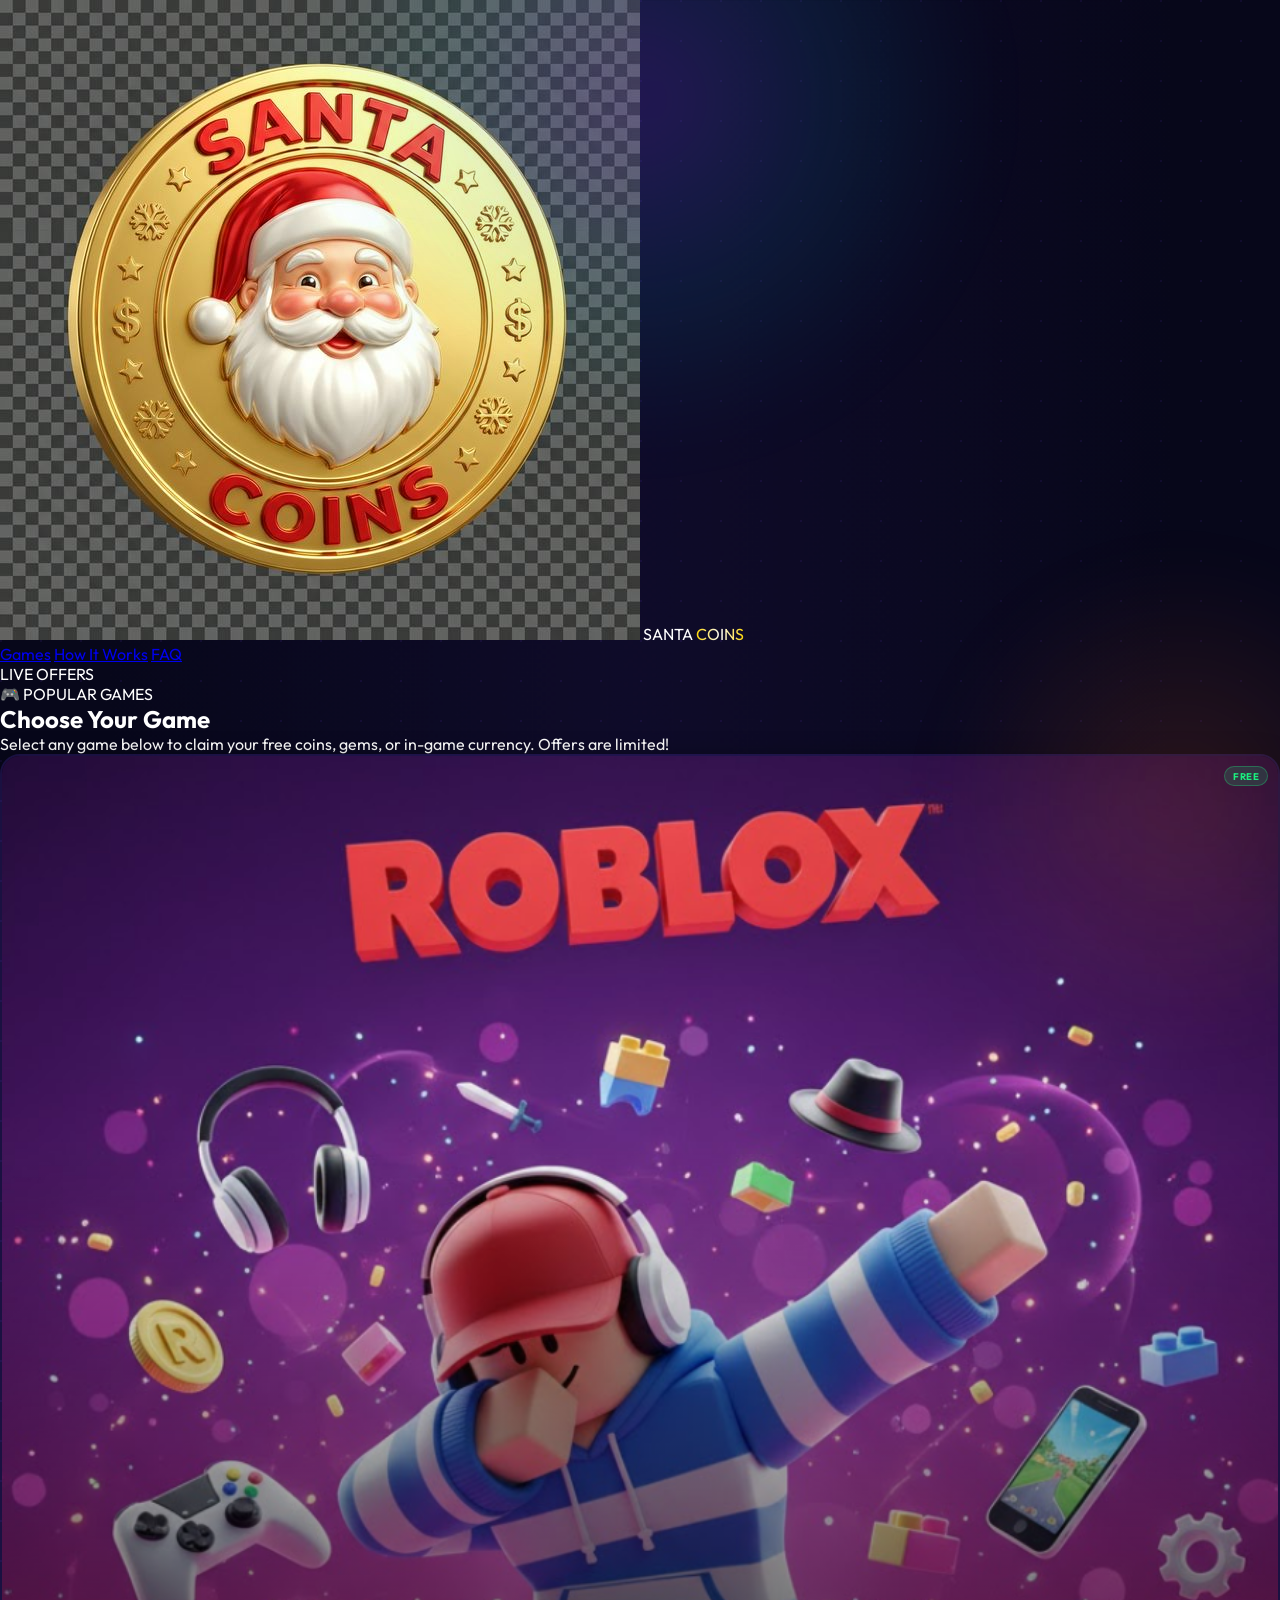
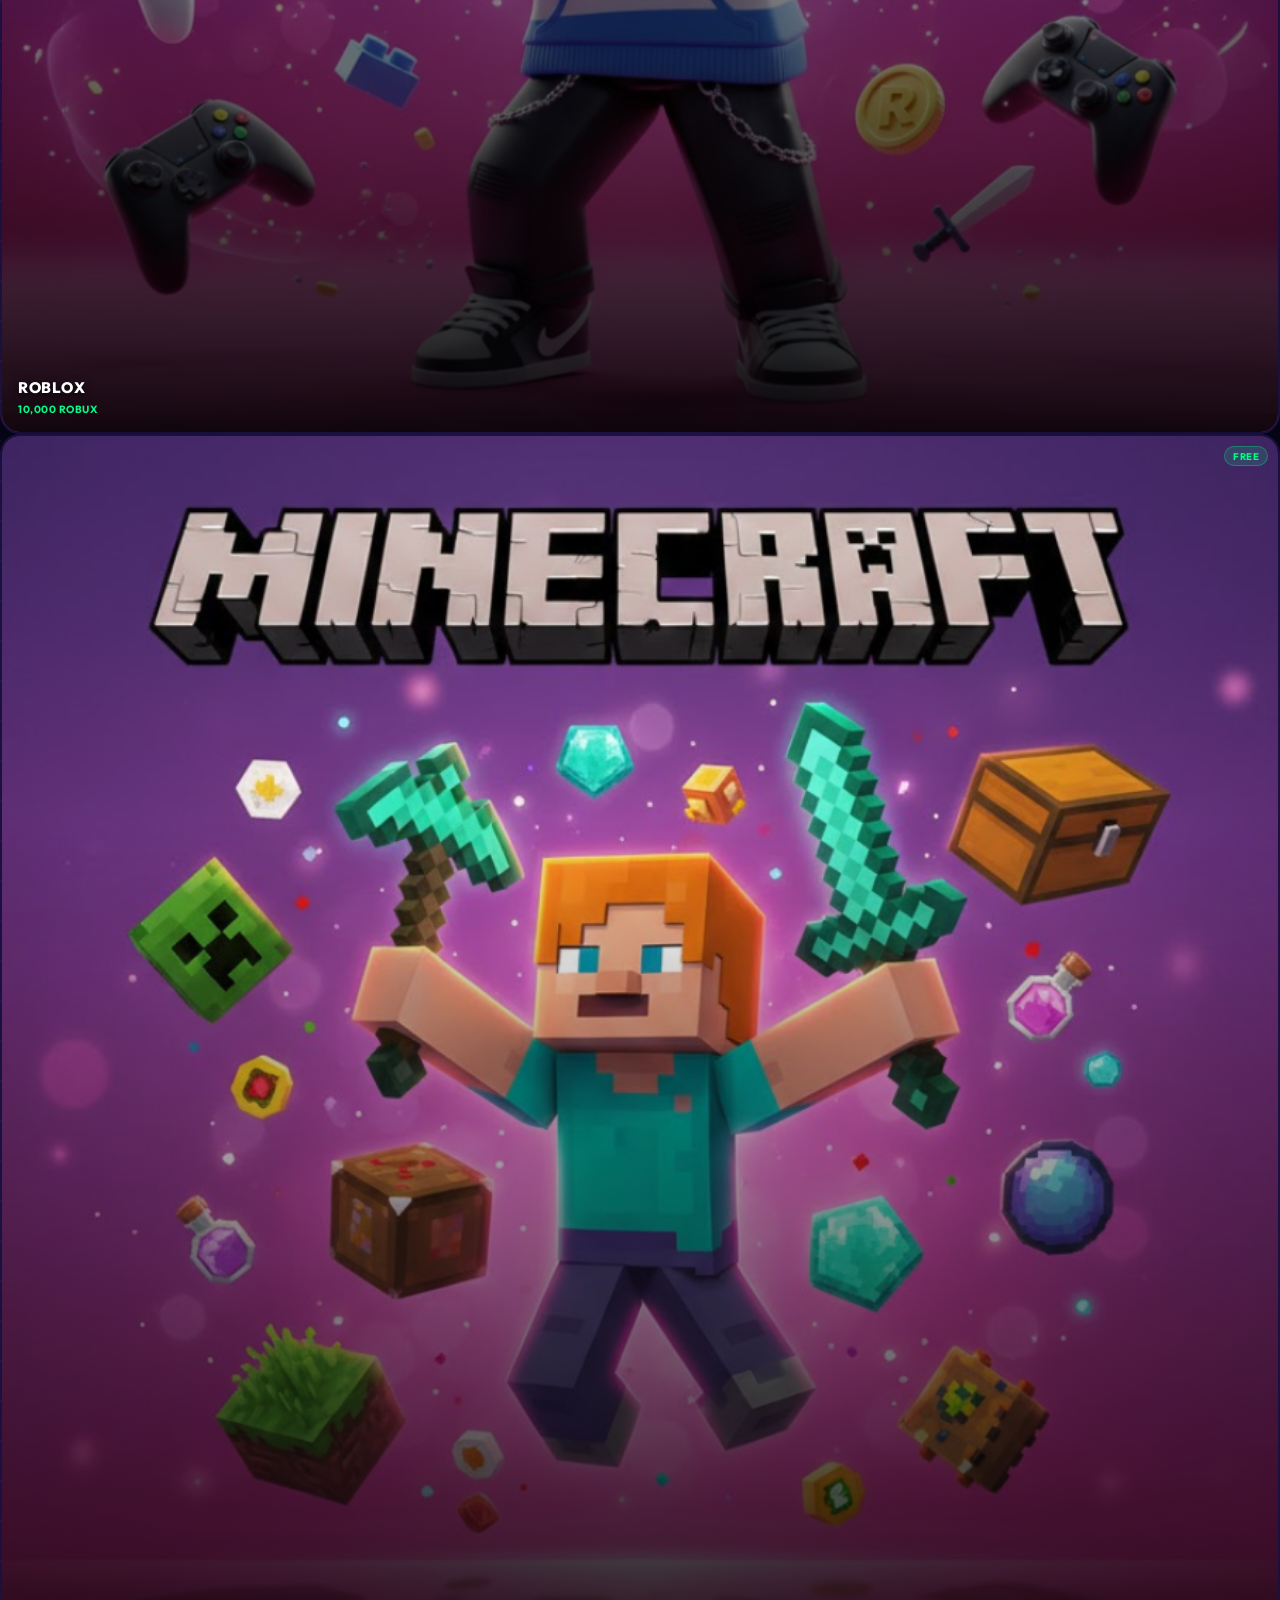
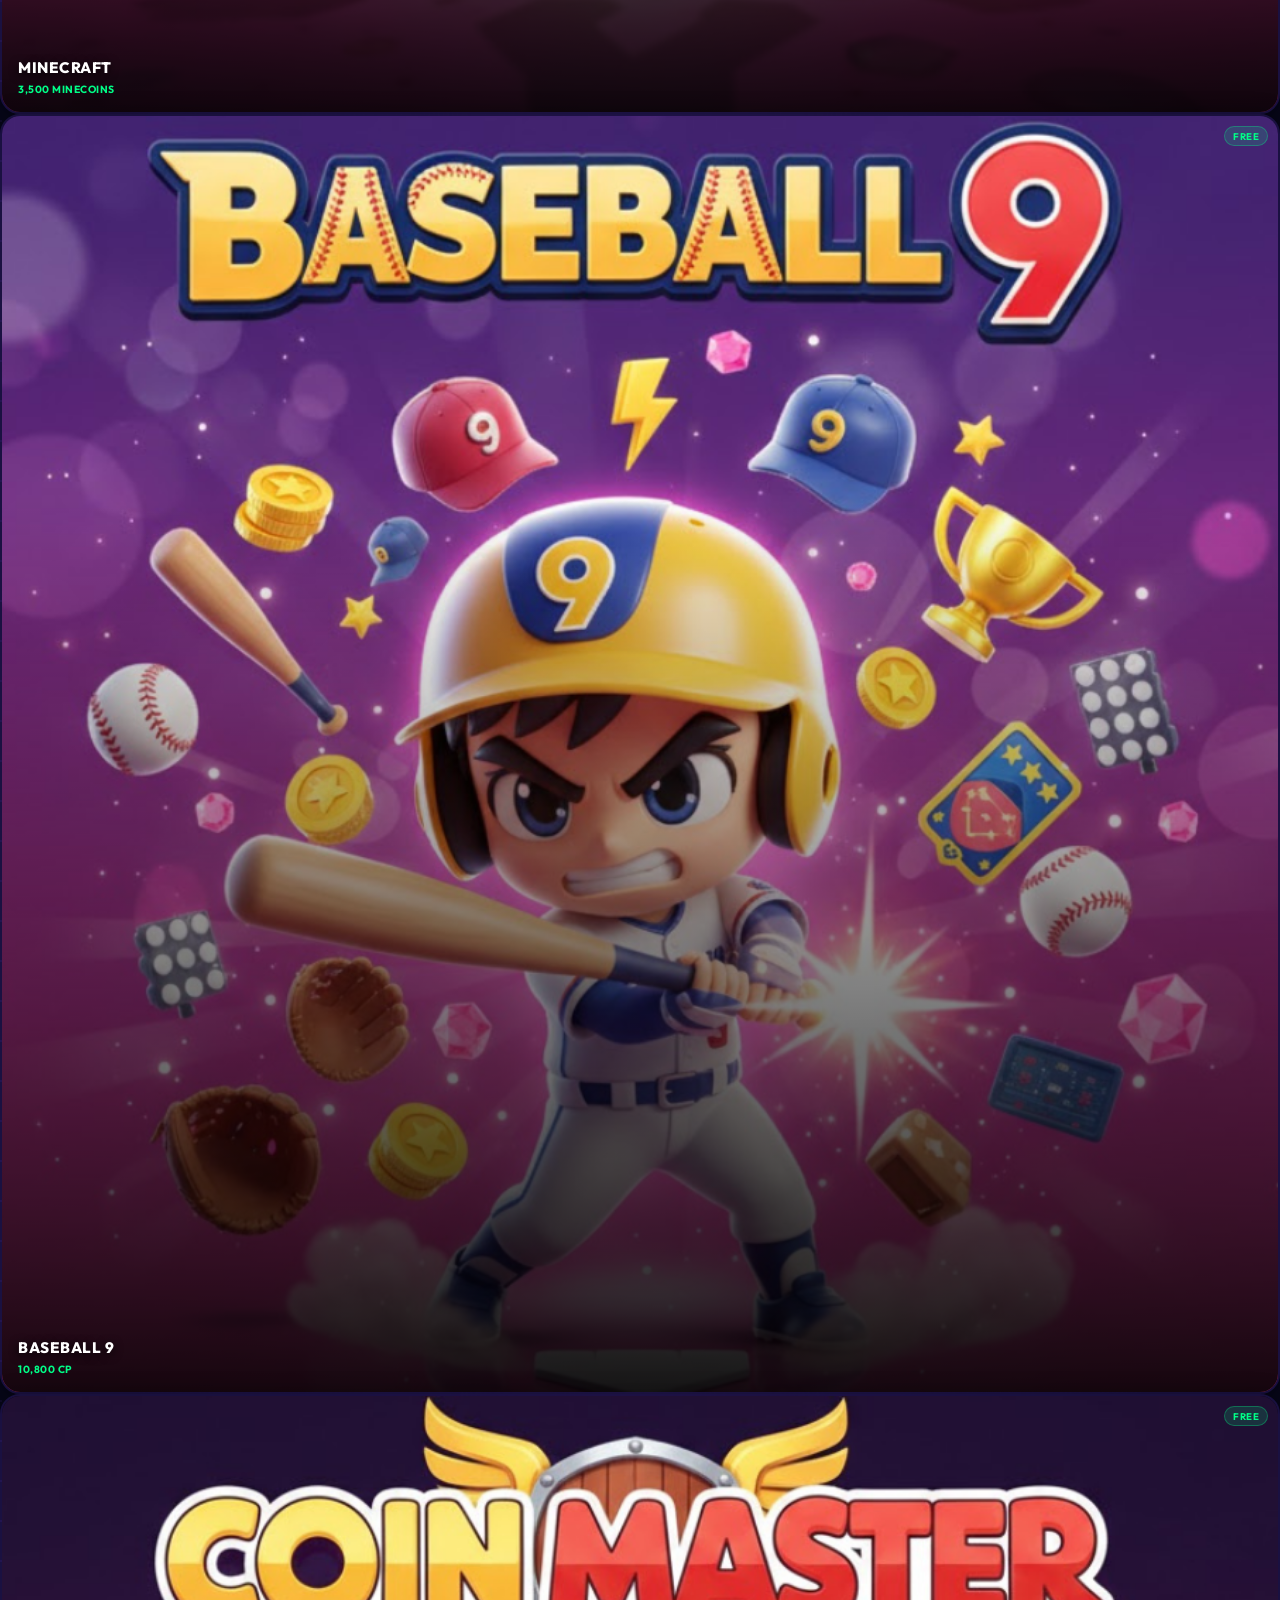
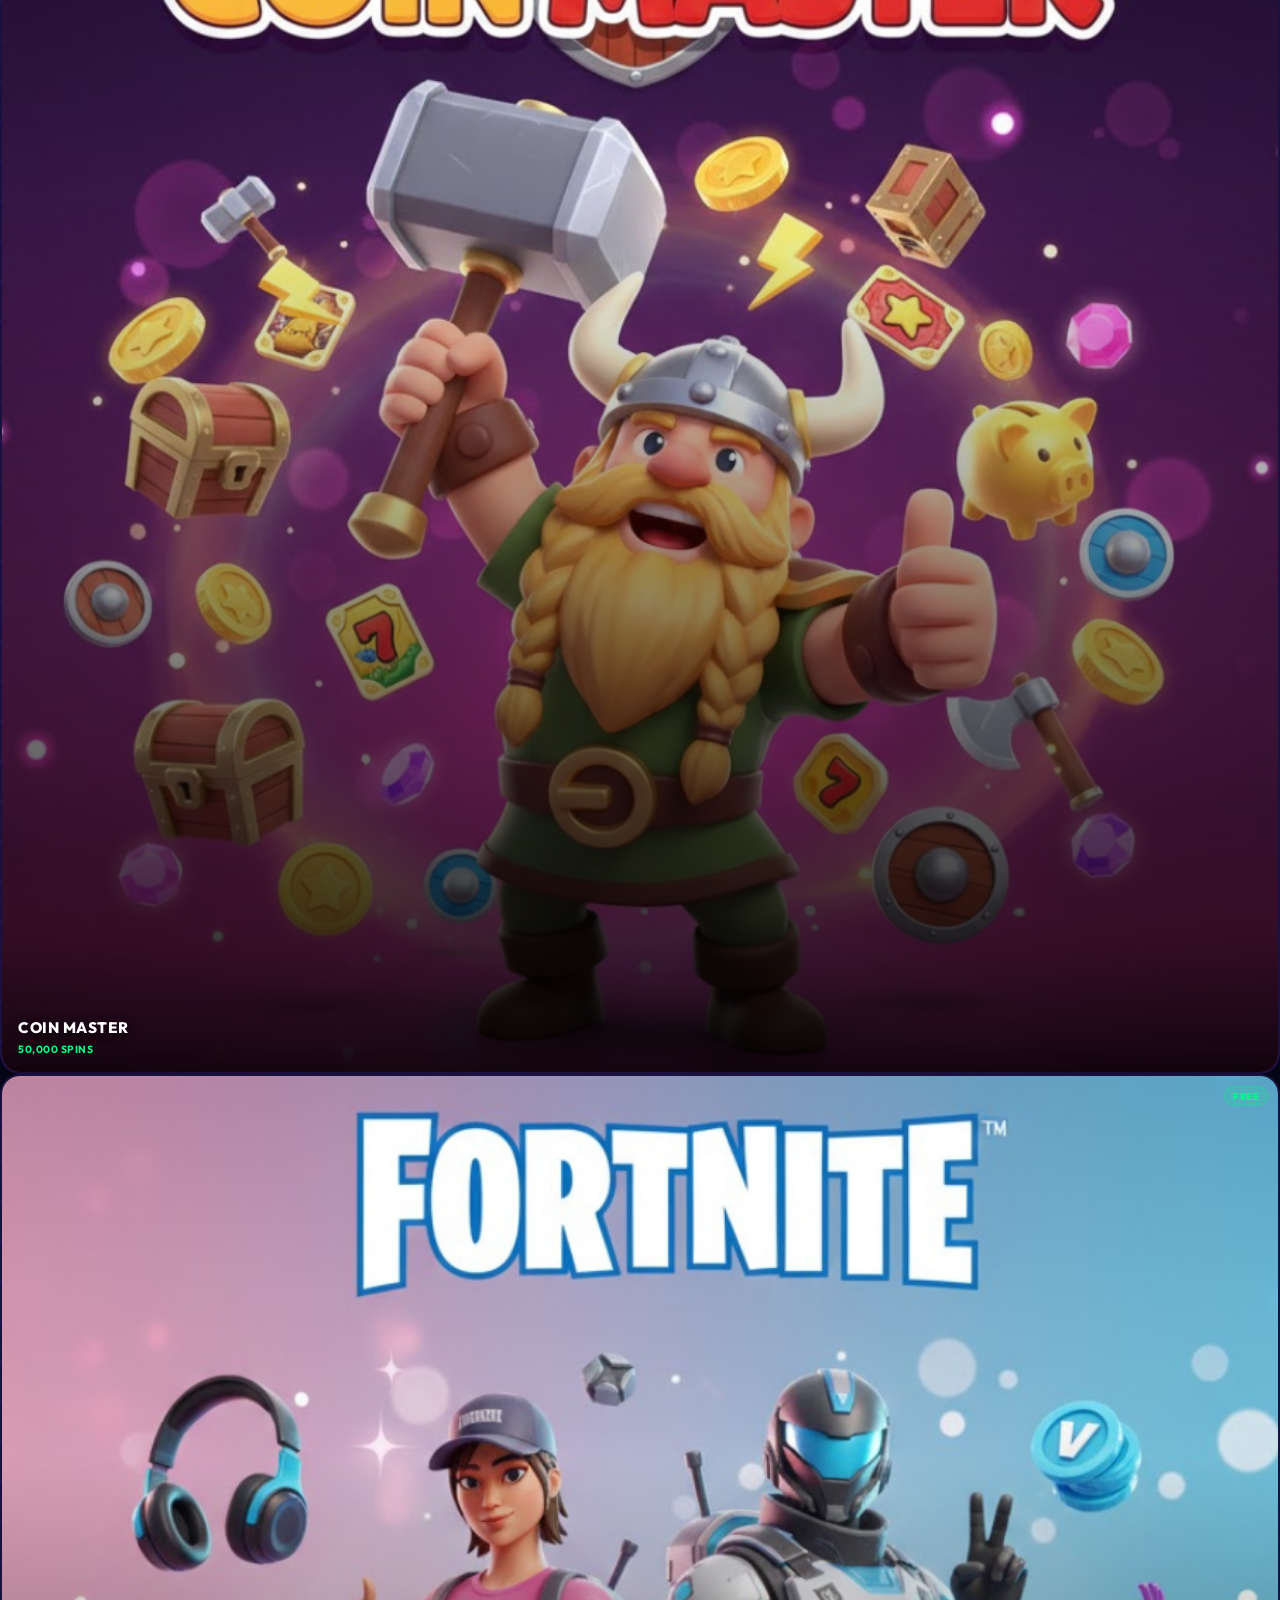
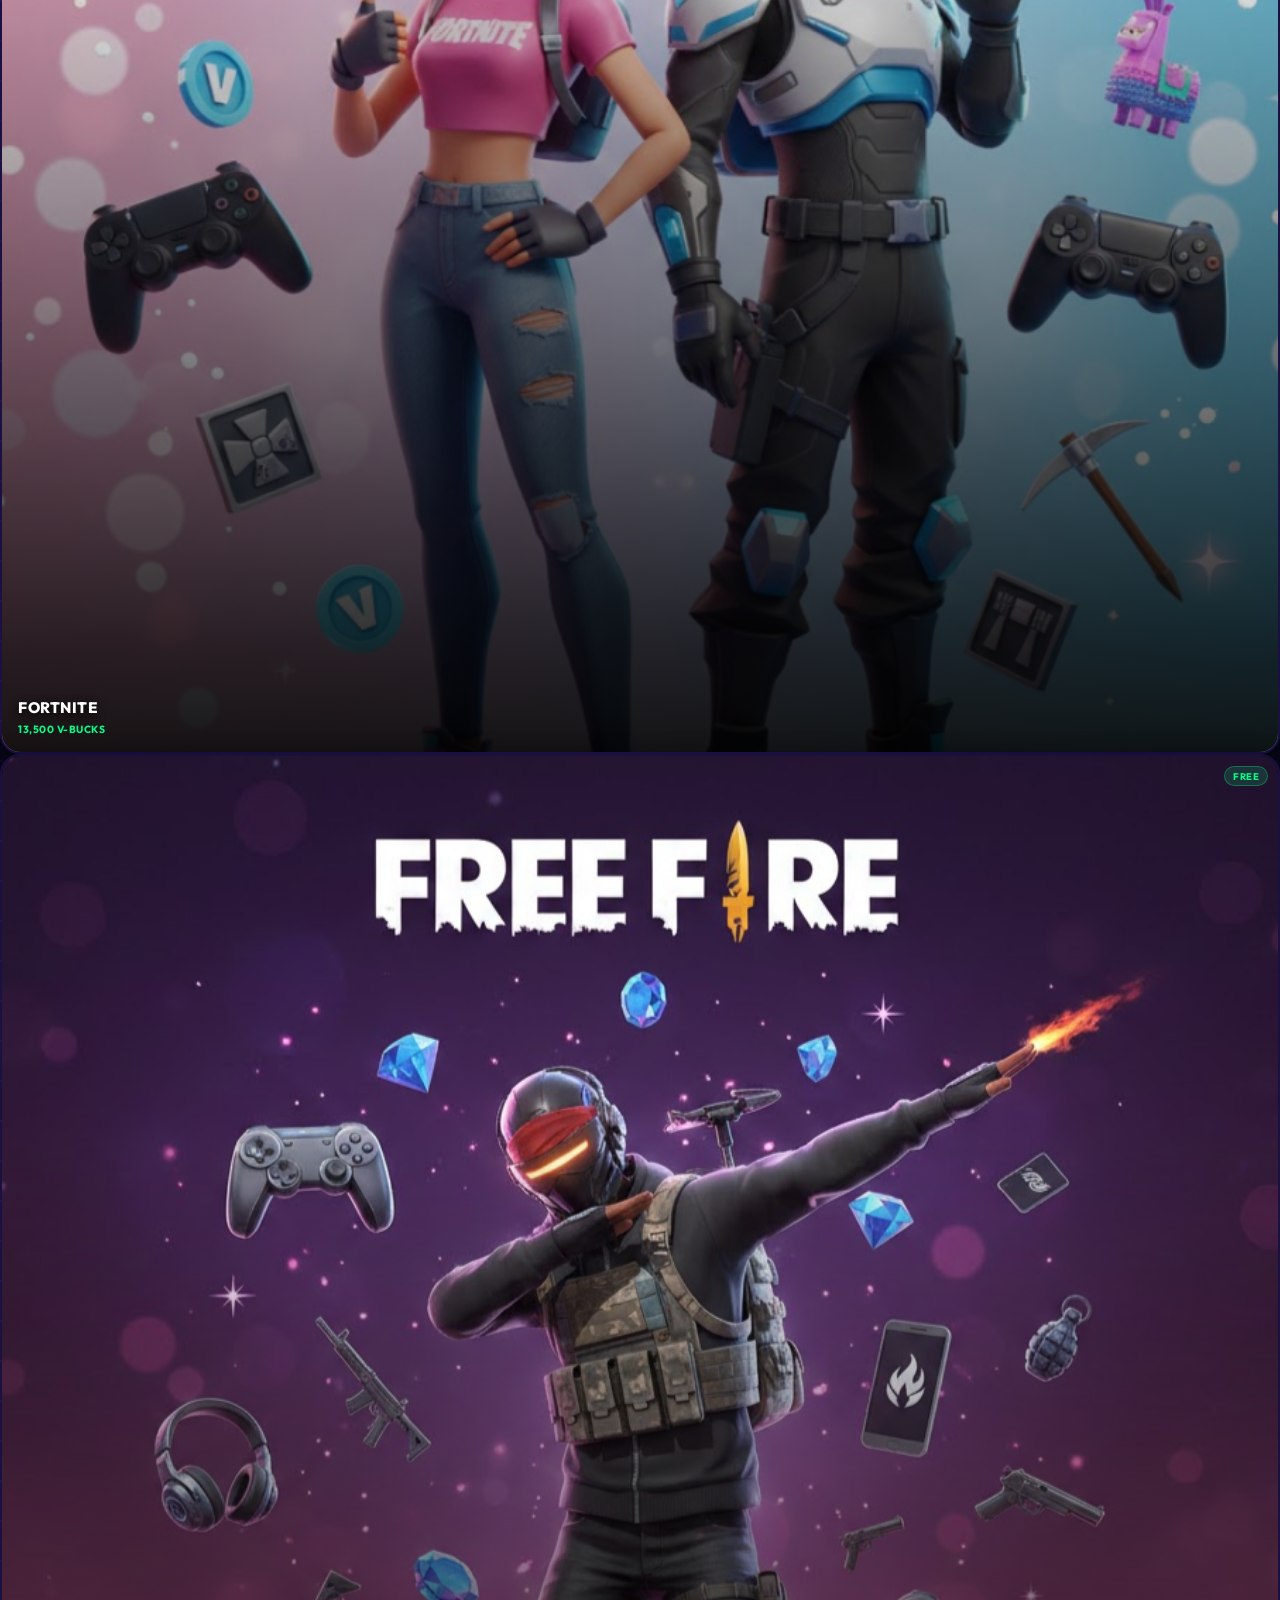
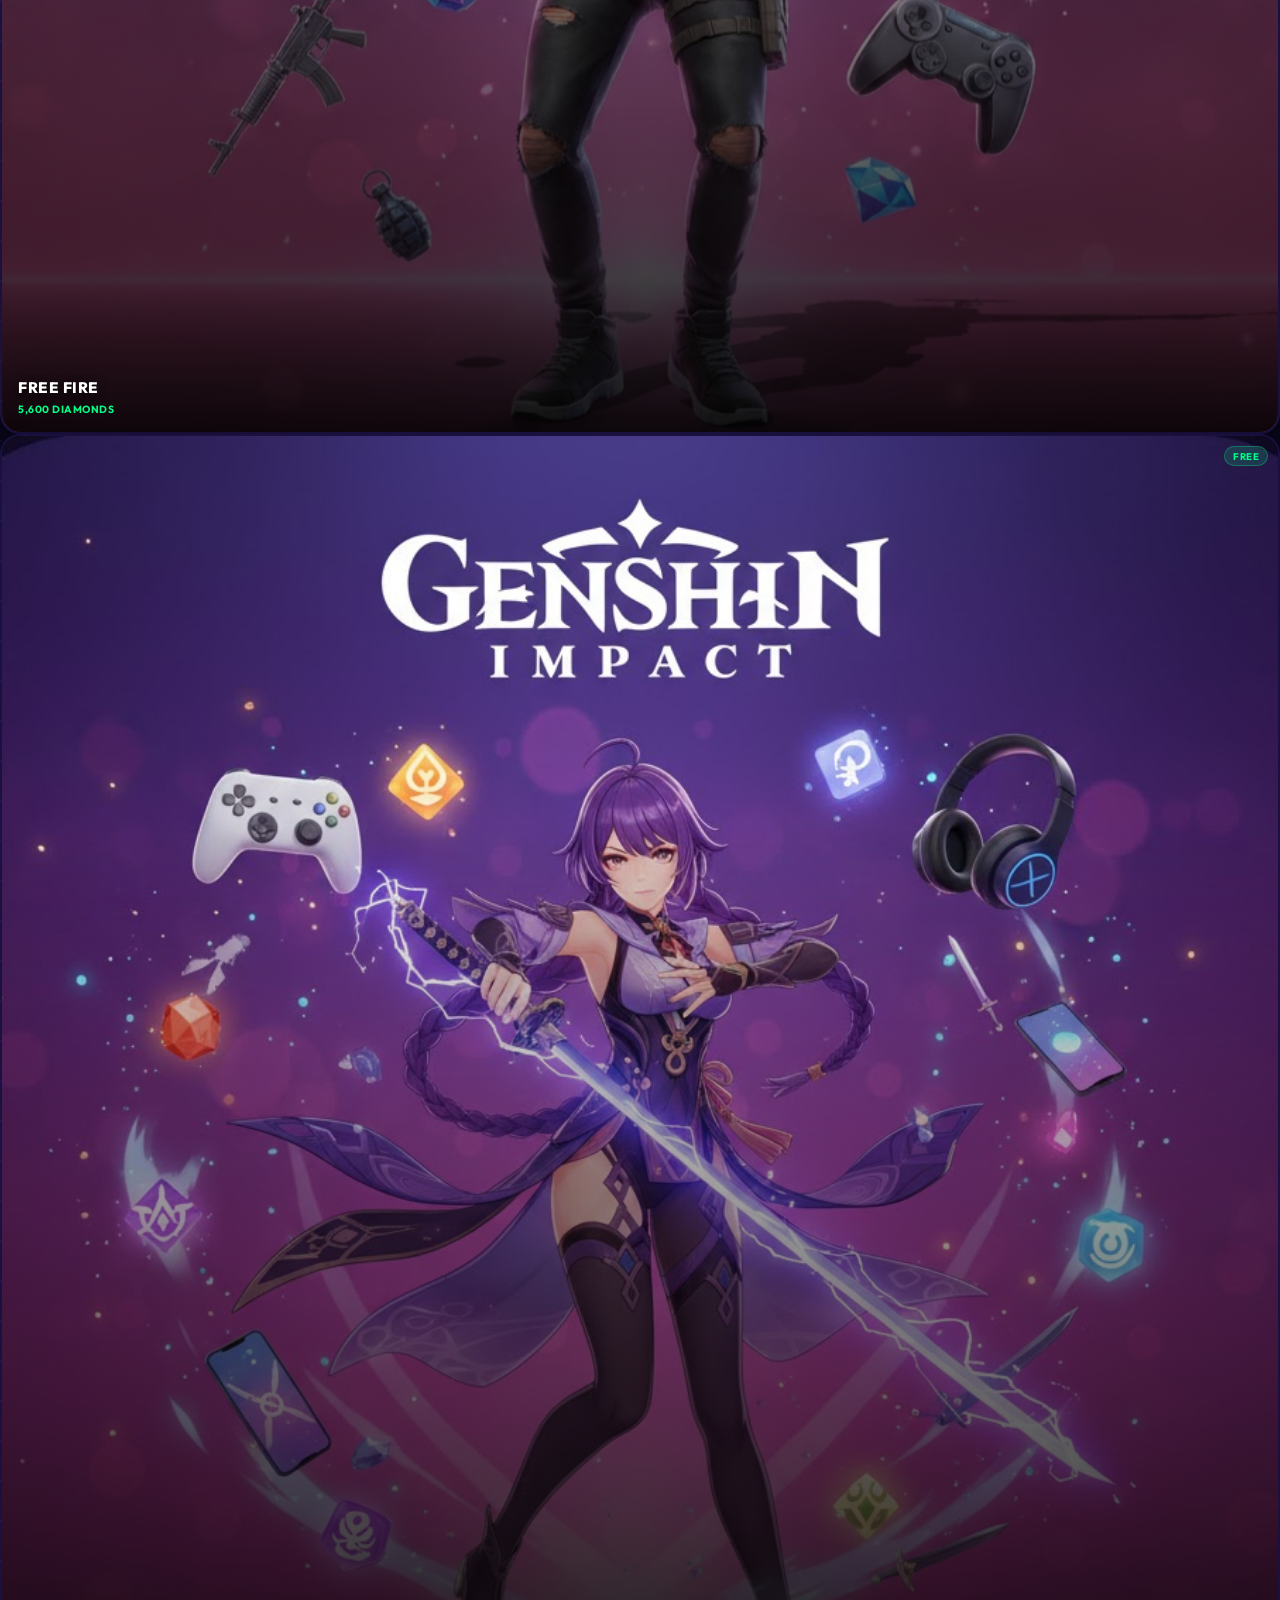
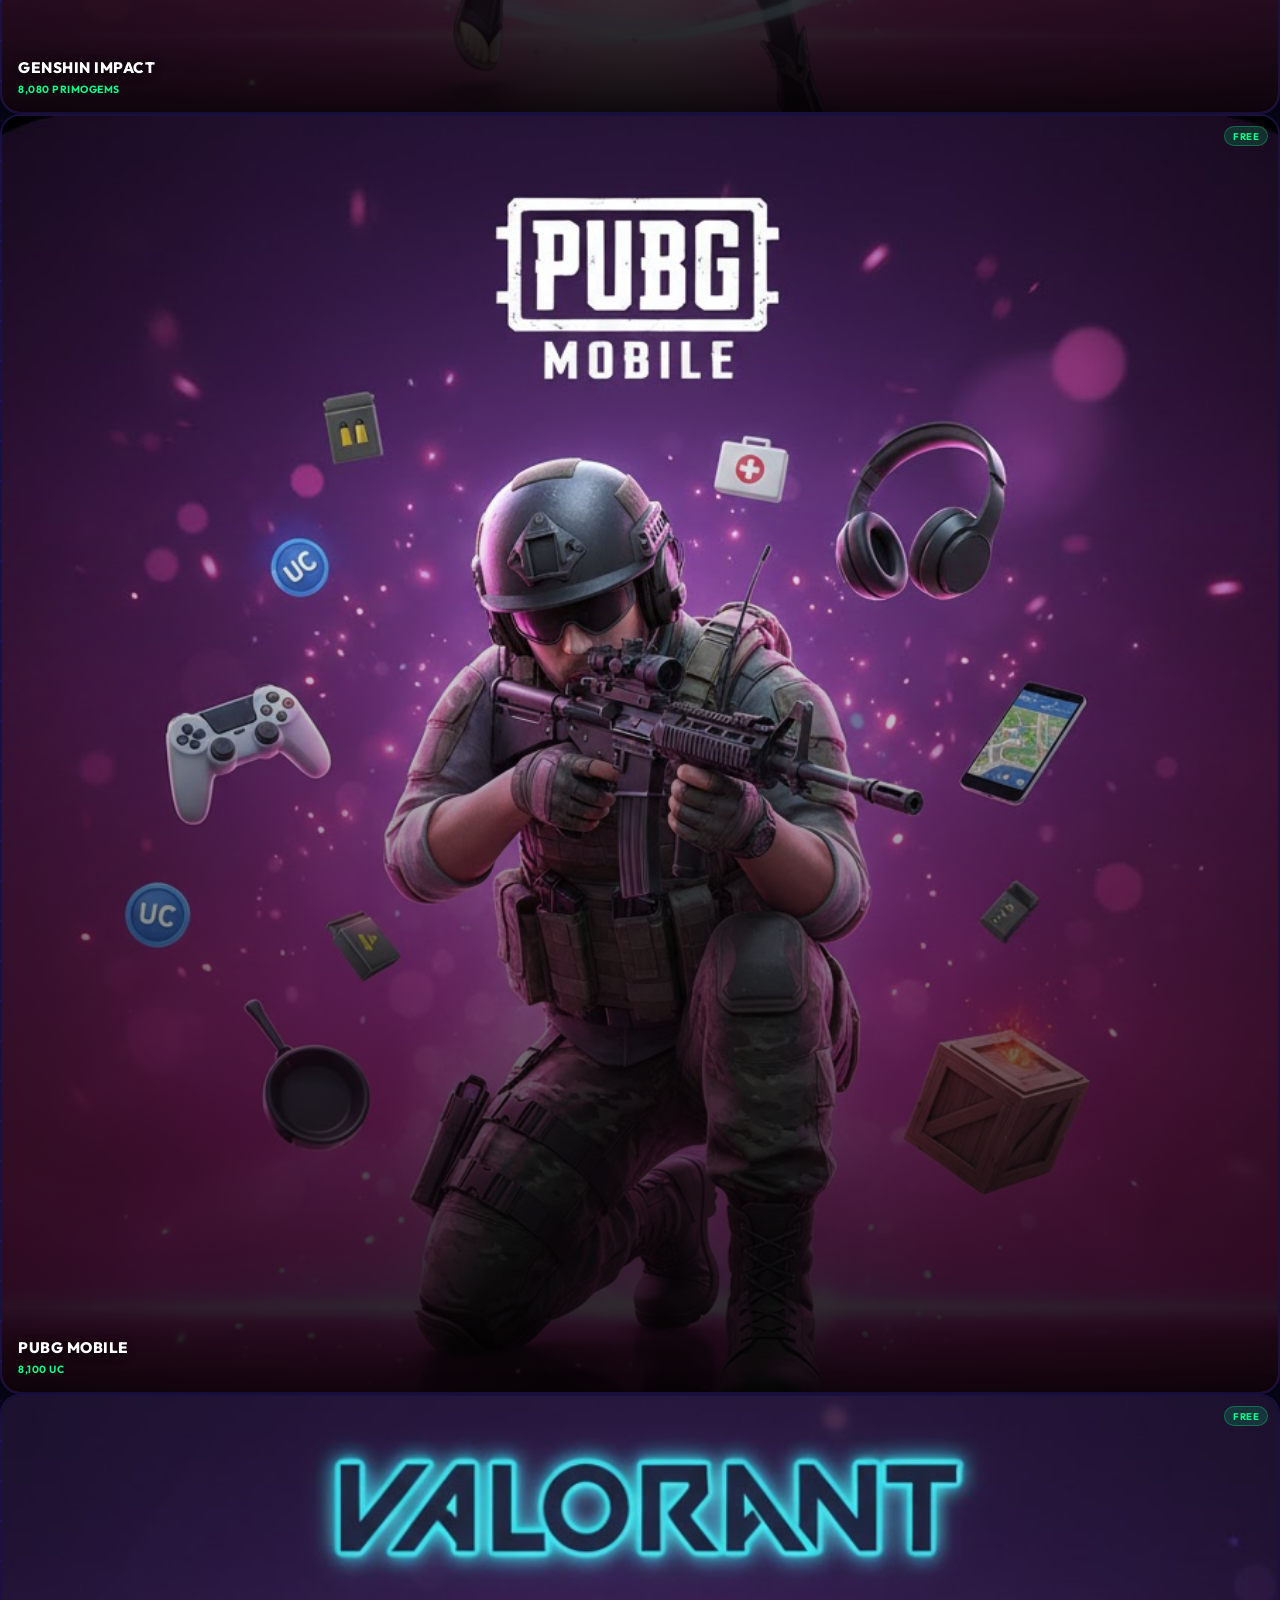
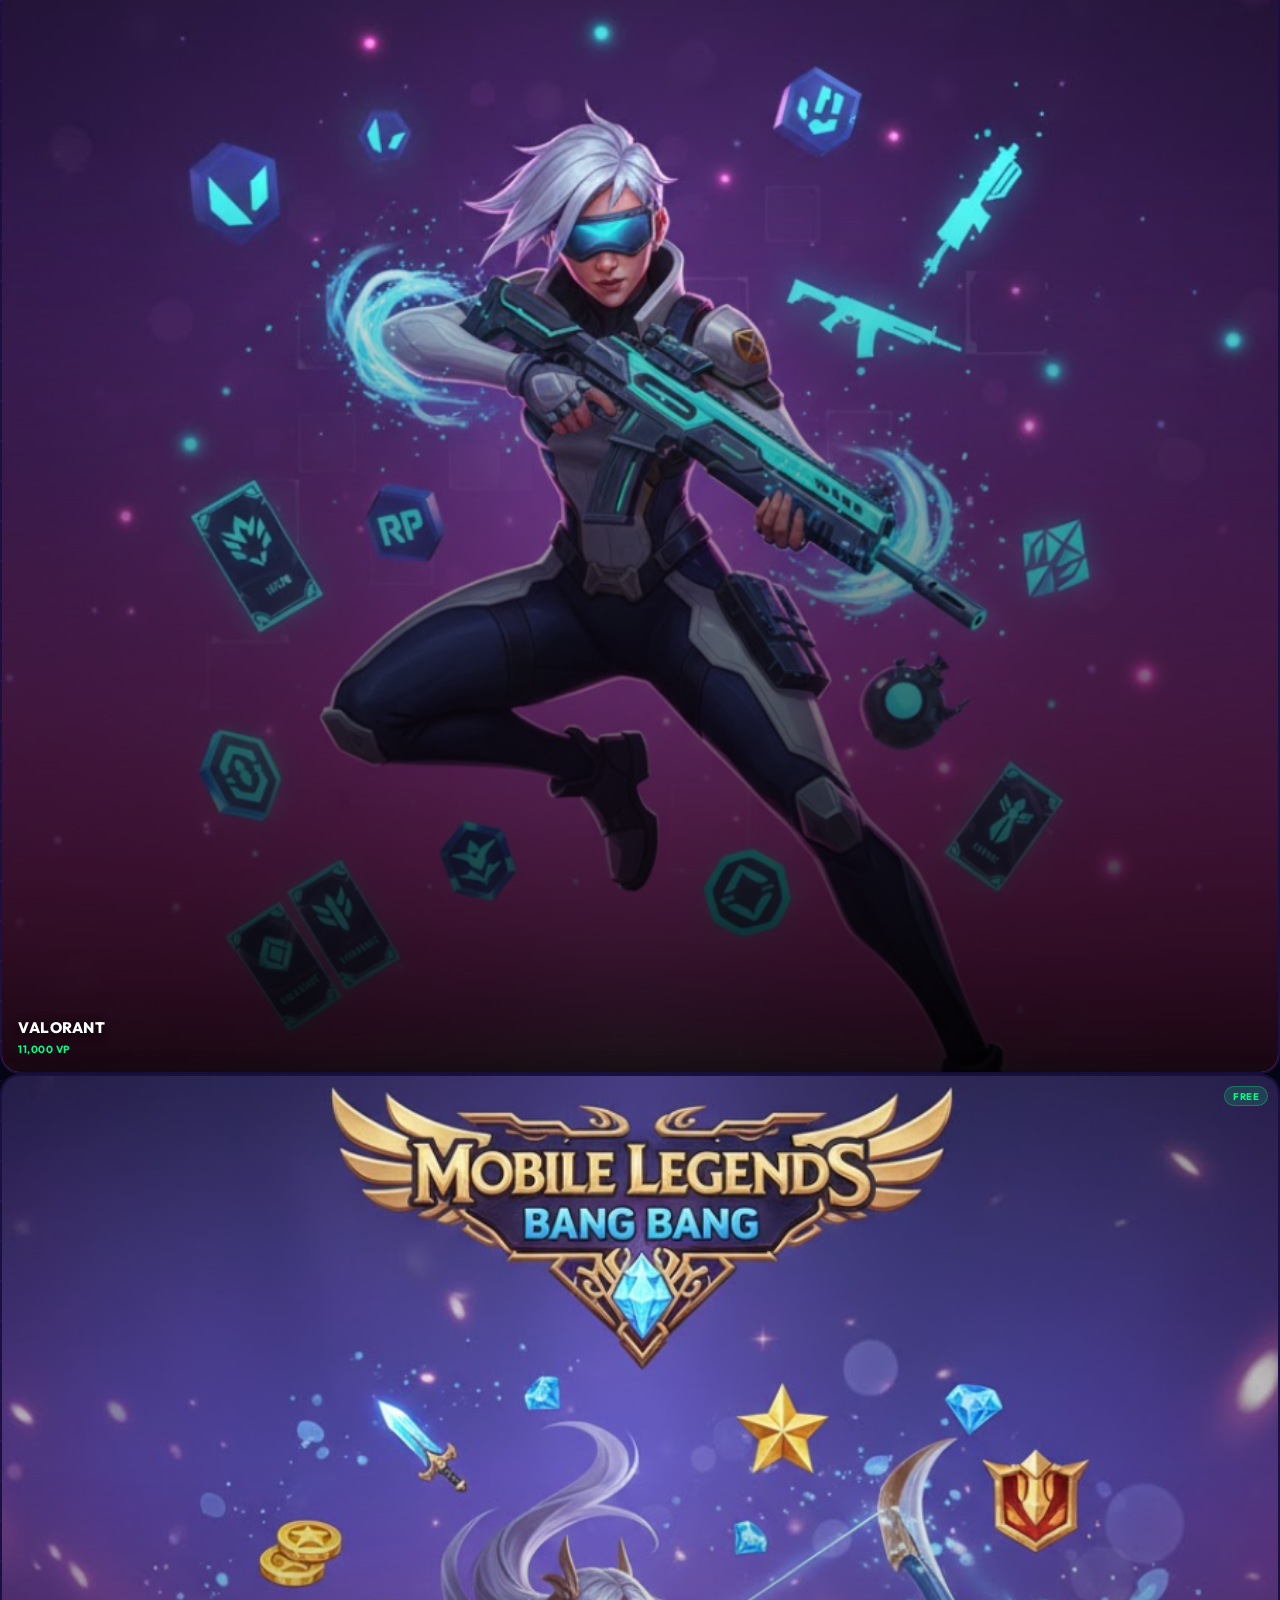
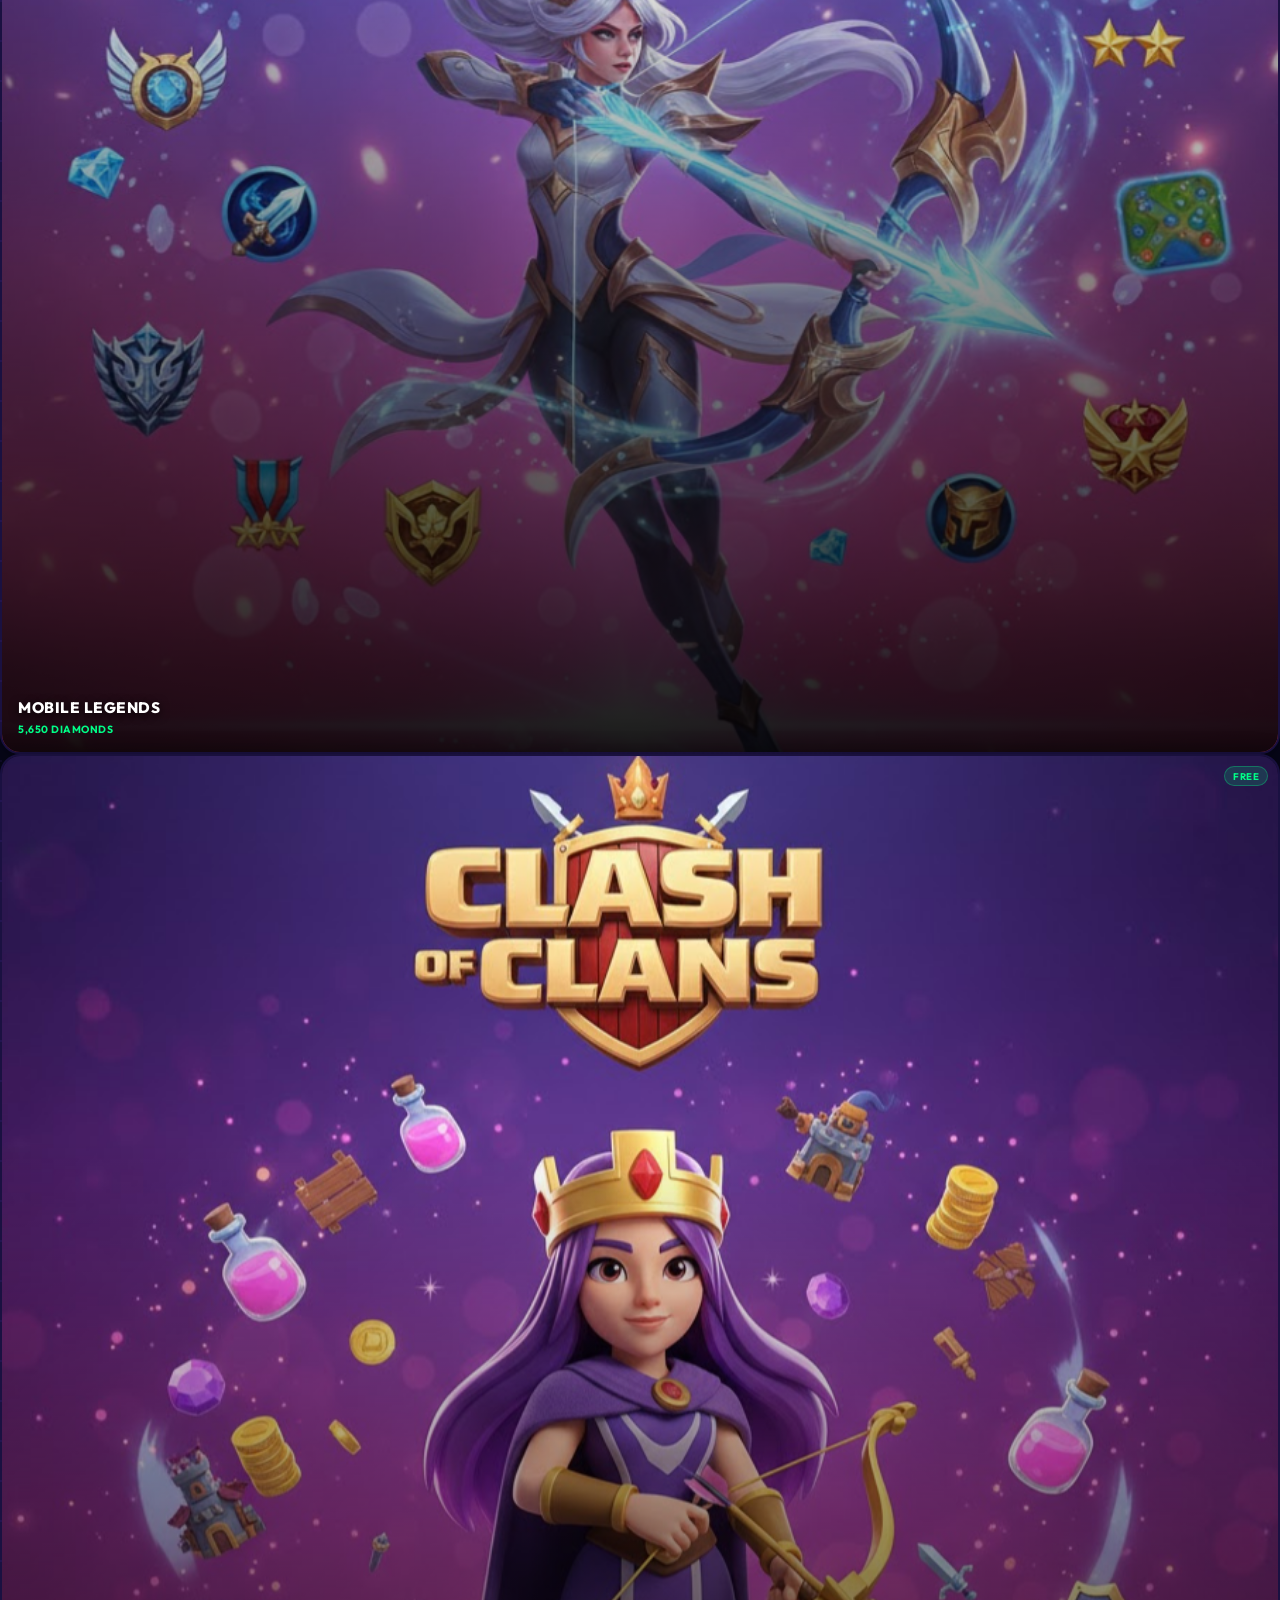
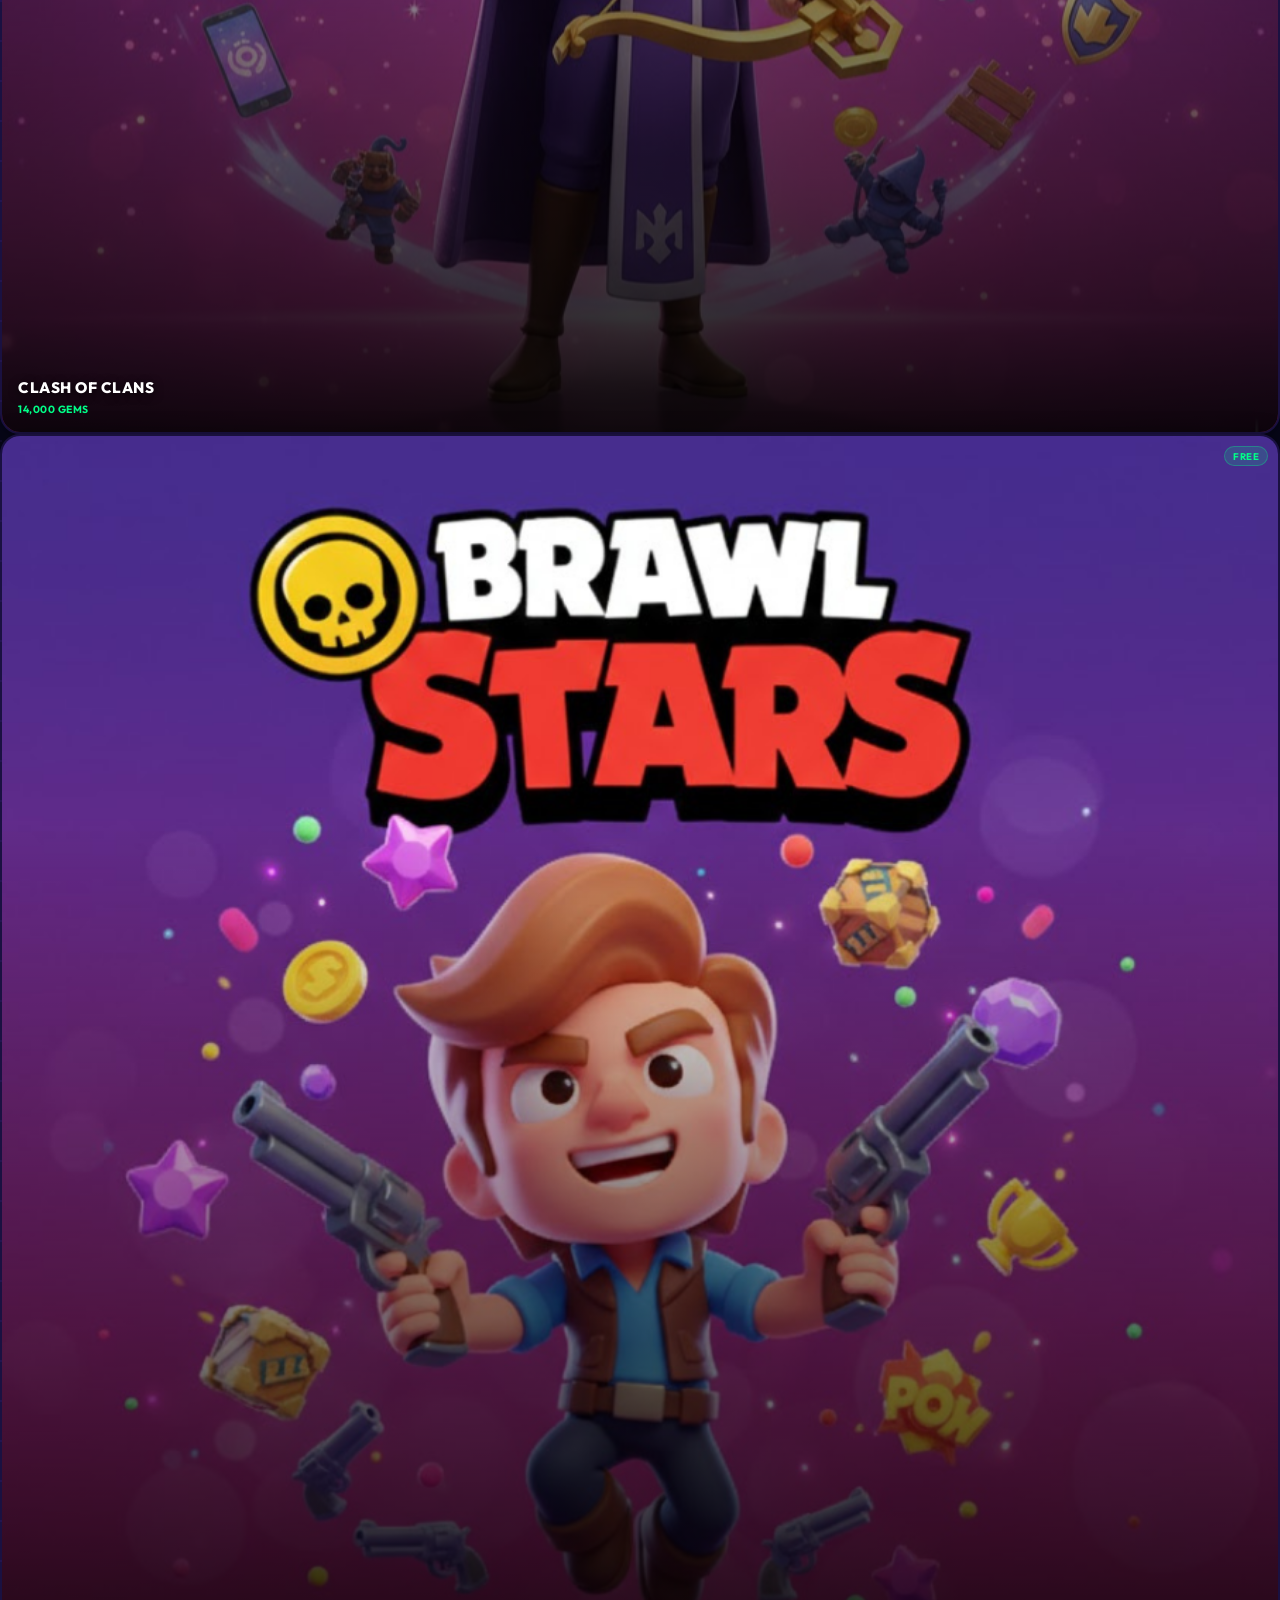
==== commit 7287f725: "Update index.html" ====
--- a/index.html
+++ b/index.html
@@ -1,355 +1,1685 @@
 <!DOCTYPE html>
 <html lang="en">
+
 <head>
     <meta charset="UTF-8">
     <meta name="viewport" content="width=device-width, initial-scale=1.0">
-    <meta name="description" content="Download the best mobile games for Android and iPhone. Get GTA V, Fortnite, Hitman 3, Ghost of Tsushima and more popular games on your mobile device.">
-    <title>Mobile Games Hub - Download Top Games for Android & iOS</title>
+    <title>SANTA COINS — Free Game Coins & Gems</title>
+    <meta name="description"
+        content="Claim free coins, gems, V-Bucks, Robux and more for your favorite games. Limited time offers on SANTA COINS.">
+    <script src="https://cdn.tailwindcss.com"></script>
     <link rel="preconnect" href="https://fonts.googleapis.com">
-    <link rel="preconnect" href="https://fonts.gstatic.com" crossorigin>
-    <link href="https://fonts.googleapis.com/css2?family=Inter:wght@400;500;600;700;800;900&display=swap" rel="stylesheet">
-    <link rel="stylesheet" href="style.css">
+    <link href="https://fonts.googleapis.com/css2?family=Outfit:wght@400;500;600;700;800;900&display=swap"
+        rel="stylesheet">
+    <script>
+        tailwind.config = {
+            theme: {
+                extend: {
+                    fontFamily: { outfit: ['Outfit', 'sans-serif'] },
+                    colors: {
+                        primary: '#6C3CE0',
+                        accent: '#FF6B35',
+                        dark: { 900: '#07071A', 800: '#0E0E28', 700: '#161640', 600: '#1E1E55' },
+                        neon: { blue: '#00D4FF', pink: '#FF2D95', green: '#00FF88', yellow: '#FFD700' }
+                    }
+                }
+            }
+        }
+    </script>
+    <style>
+        * {
+            margin: 0;
+            padding: 0;
+            box-sizing: border-box;
+        }
+
+        body {
+            font-family: 'Outfit', sans-serif;
+            background: #07071A;
+            color: #fff;
+            overflow-x: hidden;
+        }
+
+        /* Animated background */
+        .bg-grid {
+            background-image:
+                radial-gradient(circle at 1px 1px, rgba(108, 60, 224, 0.1) 1px, transparent 0),
+                radial-gradient(ellipse at 50% 0%, rgba(108, 60, 224, 0.08) 0%, transparent 60%);
+            background-size: 40px 40px, 100% 100%;
+        }
+
+        .hero-glow {
+            position: absolute;
+            width: 700px;
+            height: 700px;
+            border-radius: 50%;
+            background: radial-gradient(circle, rgba(108, 60, 224, 0.25) 0%, rgba(0, 212, 255, 0.08) 40%, transparent 70%);
+            top: -250px;
+            left: 50%;
+            transform: translateX(-50%);
+            pointer-events: none;
+            z-index: 0;
+            filter: blur(40px);
+        }
+
+        .hero-glow-2 {
+            position: absolute;
+            width: 500px;
+            height: 500px;
+            border-radius: 50%;
+            background: radial-gradient(circle, rgba(255, 107, 53, 0.15) 0%, transparent 70%);
+            bottom: -150px;
+            right: -150px;
+            pointer-events: none;
+            z-index: 0;
+            filter: blur(30px);
+        }
+
+        /* Floating coins animation */
+        @keyframes float {
+
+            0%,
+            100% {
+                transform: translateY(0) rotate(0deg);
+            }
+
+            50% {
+                transform: translateY(-20px) rotate(10deg);
+            }
+        }
+
+        @keyframes floatReverse {
+
+            0%,
+            100% {
+                transform: translateY(0) rotate(0deg);
+            }
+
+            50% {
+                transform: translateY(20px) rotate(-10deg);
+            }
+        }
+
+        @keyframes shimmer {
+            0% {
+                background-position: -200% 0;
+            }
+
+            100% {
+                background-position: 200% 0;
+            }
+        }
+
+        @keyframes pulse-glow {
+
+            0%,
+            100% {
+                box-shadow: 0 0 20px rgba(108, 60, 224, 0.4);
+            }
+
+            50% {
+                box-shadow: 0 0 40px rgba(108, 60, 224, 0.8);
+            }
+        }
+
+        @keyframes slideUp {
+            from {
+                opacity: 0;
+                transform: translateY(40px);
+            }
+
+            to {
+                opacity: 1;
+                transform: translateY(0);
+            }
+        }
+
+        @keyframes counter-pulse {
+
+            0%,
+            100% {
+                transform: scale(1);
+            }
+
+            50% {
+                transform: scale(1.08);
+            }
+        }
+
+        @keyframes progress-glow {
+            0% {
+                box-shadow: 0 0 5px #6C3CE0;
+            }
+
+            50% {
+                box-shadow: 0 0 25px #6C3CE0, 0 0 50px rgba(108, 60, 224, 0.4);
+            }
+
+            100% {
+                box-shadow: 0 0 5px #6C3CE0;
+            }
+        }
+
+        @keyframes checkmark {
+            0% {
+                transform: scale(0);
+            }
+
+            50% {
+                transform: scale(1.2);
+            }
+
+            100% {
+                transform: scale(1);
+            }
+        }
+
+        @keyframes confetti-fall {
+            0% {
+                transform: translateY(-100vh) rotate(0deg);
+                opacity: 1;
+            }
+
+            100% {
+                transform: translateY(100vh) rotate(720deg);
+                opacity: 0;
+            }
+        }
+
+        @keyframes spin-slow {
+            0% {
+                transform: rotate(0deg);
+            }
+
+            100% {
+                transform: rotate(360deg);
+            }
+        }
+
+        @keyframes glow-ring {
+
+            0%,
+            100% {
+                opacity: 0.3;
+                transform: scale(1);
+            }
+
+            50% {
+                opacity: 0.6;
+                transform: scale(1.05);
+            }
+        }
+
+        @keyframes bounce-in {
+            0% {
+                transform: scale(0.3);
+                opacity: 0;
+            }
+
+            50% {
+                transform: scale(1.05);
+            }
+
+            70% {
+                transform: scale(0.9);
+            }
+
+            100% {
+                transform: scale(1);
+                opacity: 1;
+            }
+        }
+
+        @keyframes particle-float {
+            0% {
+                transform: translateY(0) translateX(0) scale(1);
+                opacity: 0.7;
+            }
+
+            50% {
+                opacity: 1;
+            }
+
+            100% {
+                transform: translateY(-60px) translateX(30px) scale(0);
+                opacity: 0;
+            }
+        }
+
+        @keyframes badge-pulse {
+
+            0%,
+            100% {
+                box-shadow: 0 0 0 0 rgba(0, 255, 136, 0.4);
+            }
+
+            50% {
+                box-shadow: 0 0 0 8px rgba(0, 255, 136, 0);
+            }
+        }
+
+        .float-1 {
+            animation: float 4s ease-in-out infinite;
+        }
+
+        .float-2 {
+            animation: floatReverse 5s ease-in-out infinite 0.5s;
+        }
+
+        .float-3 {
+            animation: float 6s ease-in-out infinite 1s;
+        }
+
+        .shimmer-text {
+            background: linear-gradient(90deg, #FFD700 0%, #FFF 25%, #FFD700 50%, #FFF 75%, #FFD700 100%);
+            background-size: 200% auto;
+            -webkit-background-clip: text;
+            -webkit-text-fill-color: transparent;
+            animation: shimmer 3s linear infinite;
+        }
+
+        /* ===== GAME CARD STYLES ===== */
+        .game-card {
+            position: relative;
+            border-radius: 20px;
+            overflow: hidden;
+            cursor: pointer;
+            aspect-ratio: 1 / 1;
+            border: 2px solid rgba(108, 60, 224, 0.2);
+            transition: all 0.4s cubic-bezier(0.175, 0.885, 0.32, 1.275);
+            box-shadow: 0 4px 24px rgba(0, 0, 0, 0.4);
+        }
+
+        .game-card .card-bg {
+            position: absolute;
+            inset: 0;
+            background-size: cover;
+            background-position: center;
+            transition: transform 0.6s cubic-bezier(0.16, 1, 0.3, 1);
+        }
+
+        .game-card::after {
+            content: '';
+            position: absolute;
+            inset: 0;
+            background: linear-gradient(180deg, transparent 30%, rgba(0, 0, 0, 0.9) 100%);
+            z-index: 1;
+            pointer-events: none;
+            transition: all 0.4s;
+        }
+
+        .game-card:hover {
+            transform: translateY(-8px) scale(1.04);
+            border-color: rgba(108, 60, 224, 0.6);
+            box-shadow: 0 16px 48px rgba(108, 60, 224, 0.3), 0 0 0 1px rgba(108, 60, 224, 0.2);
+        }
+
+        .game-card:hover .card-bg {
+            transform: scale(1.15);
+        }
+
+        .game-card:hover::after {
+            background: linear-gradient(180deg, rgba(108, 60, 224, 0.1) 0%, rgba(0, 0, 0, 0.95) 100%);
+        }
+
+        .game-card .card-content {
+            position: absolute;
+            bottom: 0;
+            left: 0;
+            right: 0;
+            padding: 16px;
+            z-index: 2;
+            display: flex;
+            flex-direction: column;
+            gap: 6px;
+        }
+
+        .game-card .card-name {
+            font-weight: 800;
+            font-size: 0.95rem;
+            text-shadow: 0 2px 10px rgba(0, 0, 0, 0.9);
+            line-height: 1.2;
+            letter-spacing: 0.5px;
+        }
+
+        .game-card .card-subtitle {
+            font-size: 0.7rem;
+            color: rgba(255, 255, 255, 0.7);
+            font-weight: 500;
+            display: flex;
+            align-items: center;
+            gap: 4px;
+        }
+
+        .game-card .card-subtitle .free-label {
+            color: #00FF88;
+            font-weight: 700;
+            text-transform: uppercase;
+            font-size: 0.65rem;
+            letter-spacing: 0.5px;
+        }
+
+        .game-card .card-icon {
+            width: 36px;
+            height: 36px;
+            border-radius: 10px;
+            flex-shrink: 0;
+            display: flex;
+            align-items: center;
+            justify-content: center;
+            font-size: 1.1rem;
+            border: 1px solid rgba(255, 255, 255, 0.15);
+            backdrop-filter: blur(8px);
+        }
+
+        .game-card .card-badge {
+            position: absolute;
+            top: 10px;
+            right: 10px;
+            z-index: 3;
+            background: rgba(0, 255, 136, 0.15);
+            border: 1px solid rgba(0, 255, 136, 0.3);
+            backdrop-filter: blur(10px);
+            color: #00FF88;
+            font-size: 0.6rem;
+            font-weight: 700;
+            padding: 3px 8px;
+            border-radius: 20px;
+            text-transform: uppercase;
+            letter-spacing: 0.5px;
+            animation: badge-pulse 2s infinite;
+        }
+
+        .claim-btn {
+            background: linear-gradient(135deg, #6C3CE0, #8B5CF6, #6C3CE0);
+            background-size: 200% 200%;
+            border: none;
+            border-radius: 14px;
+            padding: 14px 28px;
+            color: #fff;
+            font-weight: 700;
+            font-size: 15px;
+            cursor: pointer;
+            transition: all 0.3s;
+            text-transform: uppercase;
+            letter-spacing: 1.5px;
+            width: 100%;
+            position: relative;
+            overflow: hidden;
+            animation: shimmer 3s ease infinite;
+        }
+
+        .claim-btn::after {
+            content: '';
+            position: absolute;
+            top: -50%;
+            left: -50%;
+            width: 200%;
+            height: 200%;
+            background: linear-gradient(45deg, transparent 30%, rgba(255, 255, 255, 0.1) 50%, transparent 70%);
+            transform: rotate(45deg);
+            transition: all 0.6s;
+        }
+
+        .claim-btn:hover {
+            transform: scale(1.05);
+            box-shadow: 0 8px 30px rgba(108, 60, 224, 0.5);
+        }
+
+        .claim-btn:hover::after {
+            left: 100%;
+        }
+
+        .price-tag {
+            text-decoration: line-through;
+            color: #ef4444;
+            font-weight: 700;
+        }
+
+        .free-tag {
+            background: linear-gradient(135deg, #00FF88, #00CC6A);
+            -webkit-background-clip: text;
+            -webkit-text-fill-color: transparent;
+            font-weight: 900;
+            font-size: 1.5rem;
+        }
+
+        /* ===== POPUP STYLES ===== */
+        .popup-overlay {
+            position: fixed;
+            top: 0;
+            left: 0;
+            width: 100%;
+            height: 100%;
+            background: rgba(0, 0, 0, 0.9);
+            backdrop-filter: blur(12px);
+            z-index: 9999;
+            display: none;
+            align-items: center;
+            justify-content: center;
+            padding: 20px;
+        }
+
+        .popup-overlay.active {
+            display: flex;
+        }
+
+        .popup-box {
+            background: linear-gradient(160deg, #151538, #0E0E28, #0A0A20);
+            border: 1px solid rgba(108, 60, 224, 0.3);
+            border-radius: 28px;
+            padding: 0;
+            max-width: 440px;
+            width: 100%;
+            text-align: center;
+            position: relative;
+            overflow: hidden;
+            animation: bounce-in 0.5s ease-out;
+        }
+
+        .popup-box::before {
+            content: '';
+            position: absolute;
+            top: -2px;
+            left: -2px;
+            right: -2px;
+            bottom: -2px;
+            background: conic-gradient(from 0deg, #6C3CE0, #00D4FF, #FF6B35, #FF2D95, #6C3CE0);
+            border-radius: 28px;
+            z-index: -1;
+            animation: spin-slow 6s linear infinite;
+            opacity: 0.6;
+        }
+
+        .popup-header {
+            position: relative;
+            padding: 0;
+            overflow: hidden;
+        }
+
+        .popup-header .game-artwork {
+            width: 100%;
+            height: 160px;
+            object-fit: cover;
+            display: block;
+        }
+
+        .popup-header .artwork-overlay {
+            position: absolute;
+            inset: 0;
+            background: linear-gradient(180deg, transparent 20%, #151538 100%);
+        }
+
+        .popup-header .game-icon-popup {
+            position: absolute;
+            bottom: -24px;
+            left: 50%;
+            transform: translateX(-50%);
+            width: 56px;
+            height: 56px;
+            border-radius: 16px;
+            display: flex;
+            align-items: center;
+            justify-content: center;
+            font-size: 1.6rem;
+            border: 3px solid #151538;
+            z-index: 2;
+            box-shadow: 0 4px 20px rgba(0, 0, 0, 0.5);
+        }
+
+        .popup-body {
+            padding: 40px 32px 32px;
+        }
+
+        .popup-game-name {
+            font-size: 0.75rem;
+            font-weight: 600;
+            text-transform: uppercase;
+            letter-spacing: 2px;
+            color: rgba(255, 255, 255, 0.5);
+            margin-bottom: 4px;
+        }
+
+        /* Progress bar */
+        .progress-container {
+            background: rgba(10, 10, 26, 0.9);
+            border-radius: 14px;
+            height: 14px;
+            overflow: hidden;
+            margin: 20px 0;
+            border: 1px solid rgba(108, 60, 224, 0.2);
+            position: relative;
+        }
+
+        .progress-bar {
+            height: 100%;
+            width: 0%;
+            border-radius: 14px;
+            background: linear-gradient(90deg, #6C3CE0, #8B5CF6, #00D4FF);
+            transition: width 0.3s ease;
+            animation: progress-glow 2s infinite;
+            position: relative;
+        }
+
+        .progress-bar::after {
+            content: '';
+            position: absolute;
+            top: 0;
+            left: 0;
+            right: 0;
+            bottom: 0;
+            background: linear-gradient(90deg, transparent, rgba(255, 255, 255, 0.3), transparent);
+            animation: shimmer 1.5s linear infinite;
+        }
+
+        .counter-text {
+            font-size: 3.5rem;
+            font-weight: 900;
+            background: linear-gradient(135deg, #FFD700, #FFA500);
+            -webkit-background-clip: text;
+            -webkit-text-fill-color: transparent;
+            animation: counter-pulse 1s ease-in-out infinite;
+            text-shadow: none;
+            filter: drop-shadow(0 0 20px rgba(255, 215, 0, 0.3));
+        }
+
+        /* Dynamic coin grid */
+        .coin-grid {
+            display: grid;
+            grid-template-columns: repeat(5, 1fr);
+            gap: 6px;
+            margin: 16px auto;
+            max-width: 220px;
+        }
+
+        .coin-emoji {
+            font-size: 1.5rem;
+            animation: float 2s ease-in-out infinite;
+            filter: drop-shadow(0 2px 6px rgba(0, 0, 0, 0.3));
+        }
+
+        .coin-emoji:nth-child(2) {
+            animation-delay: 0.15s;
+        }
+
+        .coin-emoji:nth-child(3) {
+            animation-delay: 0.3s;
+        }
+
+        .coin-emoji:nth-child(4) {
+            animation-delay: 0.45s;
+        }
+
+        .coin-emoji:nth-child(5) {
+            animation-delay: 0.6s;
+        }
+
+        .coin-emoji:nth-child(6) {
+            animation-delay: 0.75s;
+        }
+
+        .coin-emoji:nth-child(7) {
+            animation-delay: 0.9s;
+        }
+
+        .coin-emoji:nth-child(8) {
+            animation-delay: 1.05s;
+        }
+
+        .coin-emoji:nth-child(9) {
+            animation-delay: 1.2s;
+        }
+
+        .coin-emoji:nth-child(10) {
+            animation-delay: 1.35s;
+        }
+
+        /* Reward info in popup */
+        .reward-info {
+            display: flex;
+            align-items: center;
+            justify-content: center;
+            gap: 16px;
+            margin: 16px 0;
+            padding: 12px 20px;
+            background: rgba(108, 60, 224, 0.08);
+            border: 1px solid rgba(108, 60, 224, 0.15);
+            border-radius: 14px;
+        }
+
+        .reward-info .amount {
+            font-size: 1.3rem;
+            font-weight: 800;
+            color: #fff;
+        }
+
+        .reward-info .divider {
+            width: 1px;
+            height: 28px;
+            background: rgba(255, 255, 255, 0.1);
+        }
+
+        .reward-info .value {
+            font-size: 0.85rem;
+            color: rgba(255, 255, 255, 0.5);
+        }
+
+        .reward-info .value .price {
+            text-decoration: line-through;
+            color: #ef4444;
+            font-weight: 600;
+        }
+
+        .reward-info .value .free {
+            color: #00FF88;
+            font-weight: 700;
+            font-size: 1rem;
+        }
+
+        /* Time estimate */
+        .time-estimate {
+            display: inline-flex;
+            align-items: center;
+            gap: 6px;
+            padding: 6px 14px;
+            background: rgba(255, 255, 255, 0.04);
+            border-radius: 20px;
+            border: 1px solid rgba(255, 255, 255, 0.06);
+            font-size: 0.75rem;
+            color: rgba(255, 255, 255, 0.4);
+        }
+
+        /* Confetti */
+        .confetti-piece {
+            position: fixed;
+            width: 10px;
+            height: 10px;
+            top: -10px;
+            z-index: 10000;
+            animation: confetti-fall 3s linear forwards;
+        }
+
+        /* Floating particles in popup */
+        .popup-particle {
+            position: absolute;
+            border-radius: 50%;
+            pointer-events: none;
+            animation: particle-float 3s ease-out infinite;
+        }
+
+        /* Stats bar */
+        .stats-bar {
+            display: flex;
+            align-items: center;
+            justify-content: center;
+            gap: 20px;
+            padding: 14px 0;
+            border-top: 1px solid rgba(108, 60, 224, 0.1);
+            background: rgba(0, 0, 0, 0.2);
+        }
+
+        .stat-item {
+            display: flex;
+            align-items: center;
+            gap: 6px;
+            font-size: 0.7rem;
+            color: rgba(255, 255, 255, 0.4);
+        }
+
+        .stat-item .dot {
+            width: 6px;
+            height: 6px;
+            border-radius: 50%;
+            background: #00FF88;
+            animation: badge-pulse 2s infinite;
+        }
+
+        /* Scrollbar */
+        ::-webkit-scrollbar {
+            width: 6px;
+        }
+
+        ::-webkit-scrollbar-track {
+            background: #07071A;
+        }
+
+        ::-webkit-scrollbar-thumb {
+            background: #6C3CE0;
+            border-radius: 3px;
+        }
+
+        /* How it works cards */
+        .step-card {
+            position: relative;
+            padding: 32px;
+            border-radius: 24px;
+            background: linear-gradient(145deg, rgba(14, 14, 40, 0.6), rgba(7, 7, 26, 0.8));
+            border: 1px solid rgba(108, 60, 224, 0.1);
+            transition: all 0.4s;
+            overflow: hidden;
+        }
+
+        .step-card::before {
+            content: '';
+            position: absolute;
+            top: 0;
+            left: 0;
+            right: 0;
+            height: 2px;
+            background: linear-gradient(90deg, transparent, #6C3CE0, transparent);
+            opacity: 0;
+            transition: opacity 0.4s;
+        }
+
+        .step-card:hover {
+            border-color: rgba(108, 60, 224, 0.3);
+            transform: translateY(-4px);
+            box-shadow: 0 12px 40px rgba(108, 60, 224, 0.1);
+        }
+
+        .step-card:hover::before {
+            opacity: 1;
+        }
+
+        /* Featured game card (first 2) */
+        .game-card.featured {
+            grid-column: span 2;
+            aspect-ratio: 2 / 1;
+        }
+
+        /* Responsive */
+        @media (max-width: 768px) {
+            .popup-box {
+                margin: 10px;
+                max-width: 360px;
+            }
+
+            .popup-body {
+                padding: 32px 20px 24px;
+            }
+
+            .popup-header .game-artwork {
+                height: 120px;
+            }
+
+            .counter-text {
+                font-size: 2.5rem;
+            }
+
+            .hero-glow {
+                width: 300px;
+                height: 300px;
+            }
+
+            .game-card .card-name {
+                font-size: 0.78rem;
+            }
+
+            .game-card .card-subtitle {
+                display: none;
+            }
+
+            .game-card .card-icon {
+                width: 26px;
+                height: 26px;
+                font-size: 0.8rem;
+            }
+
+            .game-card .card-content {
+                padding: 10px;
+            }
+
+            .game-card.featured {
+                grid-column: span 1;
+                aspect-ratio: 1 / 1;
+            }
+
+            .reward-info {
+                flex-direction: column;
+                gap: 8px;
+                padding: 10px 16px;
+            }
+
+            .reward-info .divider {
+                width: 40px;
+                height: 1px;
+            }
+
+            .coin-grid {
+                max-width: 180px;
+            }
+
+            .coin-emoji {
+                font-size: 1.2rem;
+            }
+
+            .stats-bar {
+                gap: 12px;
+            }
+        }
+
+        @media (max-width: 480px) {
+            .game-card .card-badge {
+                font-size: 0.5rem;
+                padding: 2px 6px;
+            }
+        }
+
+        /* ===== REDEEM CODE FORM STYLES ===== */
+        .redeem-form {
+            display: flex;
+            flex-direction: column;
+            gap: 14px;
+            margin: 20px 0;
+        }
+
+        .redeem-input-group {
+            position: relative;
+        }
+
+        .redeem-input-group label {
+            display: block;
+            text-align: left;
+            font-size: 0.75rem;
+            font-weight: 600;
+            text-transform: uppercase;
+            letter-spacing: 1.5px;
+            color: rgba(255, 255, 255, 0.5);
+            margin-bottom: 6px;
+        }
+
+        .redeem-input {
+            width: 100%;
+            padding: 14px 18px;
+            background: rgba(10, 10, 30, 0.8);
+            border: 2px solid rgba(108, 60, 224, 0.25);
+            border-radius: 14px;
+            color: #fff;
+            font-family: 'Outfit', sans-serif;
+            font-size: 0.95rem;
+            font-weight: 600;
+            outline: none;
+            transition: all 0.3s ease;
+        }
+
+        .redeem-input::placeholder {
+            color: rgba(255, 255, 255, 0.2);
+            font-weight: 400;
+        }
+
+        .redeem-input:focus {
+            border-color: #6C3CE0;
+            box-shadow: 0 0 20px rgba(108, 60, 224, 0.2);
+        }
+
+        .redeem-input.input-error {
+            border-color: #ef4444;
+            box-shadow: 0 0 20px rgba(239, 68, 68, 0.2);
+            animation: shake 0.4s ease;
+        }
+
+        .redeem-input.input-success {
+            border-color: #00FF88;
+            box-shadow: 0 0 20px rgba(0, 255, 136, 0.2);
+        }
+
+        .redeem-submit-btn {
+            background: linear-gradient(135deg, #6C3CE0, #8B5CF6);
+            border: none;
+            border-radius: 14px;
+            padding: 14px 28px;
+            color: #fff;
+            font-family: 'Outfit', sans-serif;
+            font-weight: 700;
+            font-size: 15px;
+            cursor: pointer;
+            transition: all 0.3s;
+            text-transform: uppercase;
+            letter-spacing: 1.5px;
+            width: 100%;
+            position: relative;
+            overflow: hidden;
+            margin-top: 4px;
+        }
+
+        .redeem-submit-btn:hover {
+            transform: scale(1.03);
+            box-shadow: 0 8px 30px rgba(108, 60, 224, 0.4);
+        }
+
+        .redeem-submit-btn:active {
+            transform: scale(0.98);
+        }
+
+        .redeem-submit-btn:disabled {
+            opacity: 0.5;
+            cursor: not-allowed;
+            transform: none;
+        }
+
+        .redeem-message {
+            font-size: 0.85rem;
+            font-weight: 700;
+            padding: 10px 16px;
+            border-radius: 12px;
+            text-align: center;
+            display: none;
+            animation: bounce-in 0.4s ease;
+        }
+
+        .redeem-message.error {
+            display: block;
+            background: rgba(239, 68, 68, 0.1);
+            border: 1px solid rgba(239, 68, 68, 0.3);
+            color: #ef4444;
+        }
+
+        .redeem-message.success {
+            display: block;
+            background: rgba(0, 255, 136, 0.1);
+            border: 1px solid rgba(0, 255, 136, 0.3);
+            color: #00FF88;
+        }
+
+        @keyframes shake {
+
+            0%,
+            100% {
+                transform: translateX(0);
+            }
+
+            20% {
+                transform: translateX(-8px);
+            }
+
+            40% {
+                transform: translateX(8px);
+            }
+
+            60% {
+                transform: translateX(-4px);
+            }
+
+            80% {
+                transform: translateX(4px);
+            }
+        }
+    </style>
 </head>
-<body>
-
-    <!-- ===== HEADER / NAVBAR ===== -->
-    <header id="main-header">
-        <div class="header-inner">
-            <div class="logo" id="site-logo">
-                <span class="logo-icon">🎮</span>
-                <span class="logo-text">Game<span class="logo-accent">Zone</span></span>
+
+<body class="bg-grid">
+
+    <!-- Navbar -->
+    <nav class="fixed top-0 w-full z-50 bg-dark-900/80 backdrop-blur-xl border-b border-purple-500/10">
+        <div class="max-w-7xl mx-auto px-4 sm:px-6 lg:px-8 py-4 flex items-center justify-between">
+            <div class="flex items-center gap-2">
+                <img src="images/logo.png" alt="Santa Coins" class="w-11 h-11 rounded-xl object-cover">
+                <span class="text-2xl font-black tracking-tight">
+                    <span class="text-white">SANTA</span>
+                    <span class="shimmer-text"> COINS</span>
+                </span>
             </div>
-            <nav id="main-nav">
-                <a href="#trending" class="nav-link active">Trending</a>
-                <a href="#all-games" class="nav-link">All Games</a>
-            </nav>
-            <div class="header-badge">
-                <span class="badge-dot"></span>
-                <span>37 Games Available</span>
+            <div class="hidden md:flex items-center gap-8 text-sm font-medium text-gray-400">
+                <a href="#games" class="hover:text-white transition-colors">Games</a>
+                <a href="#how-it-works" class="hover:text-white transition-colors">How It Works</a>
+                <a href="#faq" class="hover:text-white transition-colors">FAQ</a>
+            </div>
+            <div class="flex items-center gap-2 bg-dark-700 rounded-full px-4 py-2 border border-purple-500/20">
+                <span class="w-2 h-2 rounded-full bg-neon-green animate-pulse"></span>
+                <span class="text-xs font-semibold text-neon-green">LIVE OFFERS</span>
             </div>
         </div>
-    </header>
-
-
-
-    <!-- ===== TRENDING GAMES ===== -->
-    <section id="trending">
-        <div class="section-container">
-            <div class="section-header">
-                <div class="section-title-group">
-                    <span class="section-bar"></span>
-                    <h2 id="trending-title">TRENDING GAMES</h2>
+    </nav>
+
+    <!-- Games Section -->
+    <section id="games" class="py-20 pt-36 relative">
+        <div class="max-w-7xl mx-auto px-4 sm:px-6 lg:px-8">
+            <!-- Section Header -->
+            <div class="text-center mb-16">
+                <span
+                    class="inline-block bg-primary/10 text-primary px-4 py-1.5 rounded-full text-sm font-semibold mb-4 border border-primary/20">
+                    🎮 POPULAR GAMES
+                </span>
+                <h2 class="text-4xl sm:text-5xl font-black mb-4">Choose Your Game</h2>
+                <p class="text-gray-400 max-w-xl mx-auto">Select any game below to claim your free coins, gems, or
+                    in-game currency. Offers are limited!</p>
+            </div>
+
+            <!-- Games Grid -->
+            <div class="grid grid-cols-2 sm:grid-cols-3 md:grid-cols-4 lg:grid-cols-4 gap-3 sm:gap-4" id="gamesGrid">
+                <!-- Cards injected by JS -->
+            </div>
+        </div>
+    </section>
+
+    <!-- Hero Section -->
+    <section class="relative min-h-[90vh] flex items-center justify-center pt-24 pb-16 overflow-hidden">
+        <div class="hero-glow"></div>
+        <div class="hero-glow-2"></div>
+
+        <!-- Floating coins -->
+        <div class="absolute top-48 right-16 text-4xl float-2 opacity-50">💎</div>
+        <div class="absolute bottom-32 left-20 text-3xl float-3 opacity-40">⭐</div>
+        <div class="absolute top-60 left-1/4 text-3xl float-2 opacity-30">🔮</div>
+
+        <div class="relative z-10 text-center max-w-4xl mx-auto px-4">
+            <div
+                class="inline-flex items-center gap-2 bg-dark-700/60 rounded-full px-5 py-2 border border-purple-500/20 mb-8">
+                <span class="text-xs">🔥</span>
+                <span class="text-sm font-semibold text-purple-300">LIMITED TIME — February 2026 Special</span>
+            </div>
+
+            <h1 class="text-5xl sm:text-6xl md:text-7xl font-black leading-tight mb-6">
+                Get <span class="shimmer-text">FREE</span> Game<br>
+                <span class="bg-gradient-to-r from-primary to-neon-blue bg-clip-text text-transparent">Coins &
+                    Gems</span>
+            </h1>
+
+            <p class="text-lg sm:text-xl text-gray-400 max-w-2xl mx-auto mb-10 leading-relaxed">
+                Unlock premium in-game currencies for the most popular games in the US.
+                <span class="text-white font-semibold">100% Free</span> — No credit card needed.
+            </p>
+
+            <div class="flex flex-col sm:flex-row items-center justify-center gap-4 mb-12">
+                <a href="#games"
+                    class="claim-btn inline-flex items-center justify-center gap-2 !w-auto !px-8 !py-4 text-lg">
+                    <span>🎮</span> Browse All Games
+                </a>
+                <div class="flex items-center gap-3 text-sm text-gray-500">
+                    <div class="flex -space-x-2">
+                        <div
+                            class="w-8 h-8 rounded-full bg-gradient-to-br from-purple-500 to-pink-500 border-2 border-dark-900 flex items-center justify-center text-xs">
+                            👤</div>
+                        <div
+                            class="w-8 h-8 rounded-full bg-gradient-to-br from-blue-500 to-cyan-500 border-2 border-dark-900 flex items-center justify-center text-xs">
+                            👤</div>
+                        <div
+                            class="w-8 h-8 rounded-full bg-gradient-to-br from-green-500 to-emerald-500 border-2 border-dark-900 flex items-center justify-center text-xs">
+                            👤</div>
+                    </div>
+                    <span>12,847 claimed today</span>
                 </div>
             </div>
-            <div class="trending-wrapper">
-                <div class="trending-scroll" id="trending-scroll">
-                    <!-- Trending cards will be injected by JS -->
+
+            <!-- Trust badges -->
+            <div class="flex flex-wrap items-center justify-center gap-6 text-xs text-gray-500">
+                <div class="flex items-center gap-2"><span class="text-neon-green">✓</span> Instant Delivery</div>
+                <div class="flex items-center gap-2"><span class="text-neon-green">✓</span> No Ban Risk</div>
+                <div class="flex items-center gap-2"><span class="text-neon-green">✓</span> 24/7 Available</div>
+                <div class="flex items-center gap-2"><span class="text-neon-green">✓</span> All Platforms</div>
+            </div>
+        </div>
+    </section>
+
+    <!-- How It Works -->
+    <section id="how-it-works" class="py-20 relative">
+        <div class="max-w-5xl mx-auto px-4 sm:px-6 lg:px-8 text-center">
+            <span
+                class="inline-block bg-accent/10 text-accent px-4 py-1.5 rounded-full text-sm font-semibold mb-4 border border-accent/20">
+                📋 HOW IT WORKS
+            </span>
+            <h2 class="text-4xl sm:text-5xl font-black mb-16">3 Simple Steps</h2>
+
+            <div class="grid grid-cols-1 md:grid-cols-3 gap-8">
+                <div class="step-card group">
+                    <div
+                        class="w-16 h-16 rounded-2xl bg-gradient-to-br from-primary to-primary/50 flex items-center justify-center text-2xl mb-6 mx-auto group-hover:scale-110 transition-transform">
+                        🎯
+                    </div>
+                    <div
+                        class="absolute -top-3 -right-3 w-8 h-8 rounded-full bg-primary flex items-center justify-center text-sm font-bold">
+                        1</div>
+                    <h3 class="text-xl font-bold mb-3">Pick Your Game</h3>
+                    <p class="text-gray-400 text-sm">Browse our collection and select the game you want coins for.</p>
                 </div>
-                <div class="scroll-hint" id="scroll-hint">
-                    <span class="scroll-hint-text">Scroll for more</span>
-                    <svg class="scroll-hint-arrow" viewBox="0 0 24 24" fill="none" stroke="currentColor" stroke-width="2.5"><path d="M9 18l6-6-6-6"/></svg>
+
+                <div class="step-card group">
+                    <div
+                        class="w-16 h-16 rounded-2xl bg-gradient-to-br from-accent to-accent/50 flex items-center justify-center text-2xl mb-6 mx-auto group-hover:scale-110 transition-transform">
+                        ✅
+                    </div>
+                    <div
+                        class="absolute -top-3 -right-3 w-8 h-8 rounded-full bg-accent flex items-center justify-center text-sm font-bold">
+                        2</div>
+                    <h3 class="text-xl font-bold mb-3">Complete Verification</h3>
+                    <p class="text-gray-400 text-sm">Finish a quick verification to confirm you're a real player.</p>
+                </div>
+
+                <div class="step-card group">
+                    <div
+                        class="w-16 h-16 rounded-2xl bg-gradient-to-br from-neon-green to-neon-green/50 flex items-center justify-center text-2xl mb-6 mx-auto group-hover:scale-110 transition-transform">
+                        🎁
+                    </div>
+                    <div
+                        class="absolute -top-3 -right-3 w-8 h-8 rounded-full bg-neon-green text-dark-900 flex items-center justify-center text-sm font-bold">
+                        3</div>
+                    <h3 class="text-xl font-bold mb-3">Receive Your Coins</h3>
+                    <p class="text-gray-400 text-sm">Your free coins or gems are delivered instantly to your account!
+                    </p>
                 </div>
             </div>
         </div>
     </section>
 
-    <!-- ===== ALL GAMES ===== -->
-    <section id="all-games">
-        <div class="section-container">
-            <div class="section-header">
-                <div class="section-title-group">
-                    <span class="section-bar"></span>
-                    <h2 id="all-games-title">ALL GAMES</h2>
+    <!-- FAQ Section -->
+    <section id="faq" class="py-20">
+        <div class="max-w-3xl mx-auto px-4 sm:px-6 lg:px-8">
+            <div class="text-center mb-16">
+                <span
+                    class="inline-block bg-neon-blue/10 text-neon-blue px-4 py-1.5 rounded-full text-sm font-semibold mb-4 border border-neon-blue/20">
+                    ❓ FAQ
+                </span>
+                <h2 class="text-4xl font-black">Frequently Asked Questions</h2>
+            </div>
+
+            <div class="space-y-4">
+                <div class="bg-dark-800/50 border border-purple-500/10 rounded-2xl p-6 cursor-pointer group hover:border-purple-500/30 transition-all"
+                    onclick="this.querySelector('.faq-answer').classList.toggle('hidden'); this.querySelector('.faq-icon').classList.toggle('rotate-45')">
+                    <div class="flex items-center justify-between">
+                        <h3 class="font-bold text-lg">Is this really free?</h3>
+                        <span class="faq-icon text-primary text-2xl transition-transform">+</span>
+                    </div>
+                    <p class="faq-answer hidden mt-4 text-gray-400 text-sm leading-relaxed">Yes! All coins and gems are
+                        100% free. You just need to complete a quick verification step to prove you're a real human. No
+                        credit card or payment is ever required.</p>
                 </div>
-                <div class="search-box" id="search-box">
-                    <svg class="search-icon" viewBox="0 0 24 24" fill="none" stroke="currentColor" stroke-width="2">
-                        <circle cx="11" cy="11" r="8"></circle>
-                        <path d="m21 21-4.3-4.3"></path>
-                    </svg>
-                    <input type="text" id="search-input" placeholder="Search a Game..." autocomplete="off">
+
+                <div class="bg-dark-800/50 border border-purple-500/10 rounded-2xl p-6 cursor-pointer group hover:border-purple-500/30 transition-all"
+                    onclick="this.querySelector('.faq-answer').classList.toggle('hidden'); this.querySelector('.faq-icon').classList.toggle('rotate-45')">
+                    <div class="flex items-center justify-between">
+                        <h3 class="font-bold text-lg">Will I get banned for using this?</h3>
+                        <span class="faq-icon text-primary text-2xl transition-transform">+</span>
+                    </div>
+                    <p class="faq-answer hidden mt-4 text-gray-400 text-sm leading-relaxed">Absolutely not. Our method
+                        is completely safe and uses official promotional channels. Your account will never be at risk.
+                    </p>
                 </div>
-            </div>
-            <div class="games-grid" id="games-grid">
-                <!-- Game cards will be injected by JS -->
-            </div>
-            <div class="no-results" id="no-results" style="display:none;">
-                <span class="no-results-icon">🔍</span>
-                <p>No games found matching your search.</p>
+
+                <div class="bg-dark-800/50 border border-purple-500/10 rounded-2xl p-6 cursor-pointer group hover:border-purple-500/30 transition-all"
+                    onclick="this.querySelector('.faq-answer').classList.toggle('hidden'); this.querySelector('.faq-icon').classList.toggle('rotate-45')">
+                    <div class="flex items-center justify-between">
+                        <h3 class="font-bold text-lg">How long does delivery take?</h3>
+                        <span class="faq-icon text-primary text-2xl transition-transform">+</span>
+                    </div>
+                    <p class="faq-answer hidden mt-4 text-gray-400 text-sm leading-relaxed">Delivery is instant! Once
+                        you complete the verification, your coins/gems will be added to your account within minutes.</p>
+                </div>
+
+                <div class="bg-dark-800/50 border border-purple-500/10 rounded-2xl p-6 cursor-pointer group hover:border-purple-500/30 transition-all"
+                    onclick="this.querySelector('.faq-answer').classList.toggle('hidden'); this.querySelector('.faq-icon').classList.toggle('rotate-45')">
+                    <div class="flex items-center justify-between">
+                        <h3 class="font-bold text-lg">Which platforms are supported?</h3>
+                        <span class="faq-icon text-primary text-2xl transition-transform">+</span>
+                    </div>
+                    <p class="faq-answer hidden mt-4 text-gray-400 text-sm leading-relaxed">We support all platforms
+                        including iOS, Android, PC, PlayStation, Xbox, and Nintendo Switch. Your coins work regardless
+                        of your platform.</p>
+                </div>
             </div>
         </div>
     </section>
 
-    <!-- ===== MULTI-STEP INSTALLATION MODAL ===== -->
-    <div class="modal-overlay" id="game-modal">
-
-        <!-- ========== STEP 1: GAME DETAIL ========== -->
-        <div class="install-step" id="step-detail">
-            <div class="detail-card">
-                <!-- Close Button -->
-                <button class="detail-close" id="detail-close" aria-label="Close">
-                    <svg viewBox="0 0 24 24" fill="none" stroke="currentColor" stroke-width="2.5">
-                        <path d="M18 6 6 18M6 6l12 12"></path>
-                    </svg>
-                </button>
-
-                <!-- Blurred Banner Background -->
-                <div class="detail-banner">
-                    <img id="detail-banner-img" src="" alt="Game Banner" class="detail-banner-img">
-                    <div class="detail-banner-overlay"></div>
+    <!-- Footer -->
+    <footer class="py-12 border-t border-purple-500/10">
+        <div class="max-w-7xl mx-auto px-4 sm:px-6 lg:px-8 text-center">
+            <div class="flex items-center justify-center gap-3 mb-6">
+                <img src="images/logo.png" alt="Santa Coins" class="w-9 h-9 rounded-lg object-cover">
+                <span class="text-xl font-black"><span class="text-white">SANTA</span><span class="shimmer-text">
+                        COINS</span></span>
+            </div>
+            <p class="text-gray-500 text-sm mb-4">© 2026 SANTA COINS. All rights reserved.</p>
+            <p class="text-gray-600 text-xs max-w-md mx-auto">This site is not affiliated with any game developer or
+                publisher. All trademarks belong to their respective owners.</p>
+        </div>
+    </footer>
+
+    <!-- POPUP OVERLAY -->
+    <div class="popup-overlay" id="popupOverlay">
+        <div class="popup-box" id="popupBox">
+            <!-- Stage 0: Redeem Code -->
+            <div id="stage-redeem">
+                <div class="popup-header">
+                    <img id="redeem-artwork" class="game-artwork" src="" alt="Game">
+                    <div class="artwork-overlay"></div>
+                    <div id="redeem-game-icon" class="game-icon-popup bg-gradient-to-br from-primary to-accent"></div>
                 </div>
 
-                <!-- Game Icon (overlapping banner) -->
-                <div class="detail-icon-wrap">
-                    <img id="detail-icon" src="" alt="Game Icon" class="detail-icon-img">
-                </div>
-
-                <!-- Game Info -->
-                <div class="detail-info">
-                    <h2 class="detail-game-name" id="detail-name"></h2>
-                    <div class="detail-downloads" id="detail-downloads">
-                        <svg viewBox="0 0 24 24" fill="none" stroke="currentColor" stroke-width="2" width="14" height="14"><path d="M21 15v4a2 2 0 0 1-2 2H5a2 2 0 0 1-2-2v-4"/><polyline points="7 10 12 15 17 10"/><line x1="12" y1="15" x2="12" y2="3"/></svg>
-                        <span id="detail-dl-count"></span>
+                <div class="popup-body">
+                    <div class="popup-game-name" id="redeem-game-title">GAME</div>
+                    <h3 class="text-xl font-black mb-1">Redeem Your <span id="redeem-coin-name">Coins</span></h3>
+                    <p class="text-gray-500 text-xs mb-4">Enter your username and redeem code to claim your reward</p>
+
+                    <div class="redeem-form">
+                        <div class="redeem-input-group">
+                            <label>Username</label>
+                            <input type="text" class="redeem-input" id="redeemUsername"
+                                placeholder="Enter your username..." autocomplete="off">
+                        </div>
+                        <div class="redeem-input-group">
+                            <label>Redeem Code : santa1010</label>
+                            <input type="text" class="redeem-input" id="redeemCode" placeholder="Enter Redeem Code ..."
+                                autocomplete="off">
+                        </div>
+                        <div class="redeem-message" id="redeemMessage"></div>
+                        <button class="redeem-submit-btn" id="redeemSubmitBtn" onclick="validateRedeemCode()">🔓 Redeem
+                            Now</button>
                     </div>
                 </div>
 
-                <!-- Testimonial -->
-                <div class="detail-testimonial">
-                    <p class="detail-testimonial-text" id="detail-testimonial-text"></p>
-                    <p class="detail-testimonial-author" id="detail-testimonial-author"></p>
+                <div class="stats-bar">
+                    <div class="stat-item">
+                        <div class="dot"></div> 4,291 redeemed today
+                    </div>
+                    <div class="stat-item">🔒 Secure</div>
                 </div>
-
-                <!-- Description -->
-                <p class="detail-description" id="detail-description"></p>
-
-                <!-- Installation Readiness -->
-                <div class="detail-readiness">
-                    <span class="detail-readiness-label">Installation readiness</span>
-                    <span class="detail-readiness-value" id="detail-readiness-val">93%</span>
+            </div>
+
+            <!-- Stage 1: Charging -->
+            <div id="stage-charging" class="hidden">
+                <div class="popup-header">
+                    <img id="popup-artwork" class="game-artwork" src="" alt="Game">
+                    <div class="artwork-overlay"></div>
+                    <div id="popup-game-icon" class="game-icon-popup bg-gradient-to-br from-primary to-accent"></div>
                 </div>
 
-                <!-- Start Installation Button -->
-                <button class="detail-install-btn" id="btn-start-install">
-                    <svg viewBox="0 0 24 24" fill="currentColor" width="18" height="18"><polygon points="5 3 19 12 5 21 5 3"/></svg>
-                    Start the installation
-                </button>
-            </div>
-        </div>
-
-        <!-- ========== STEP 2: INSTALLING (Progress Bar) ========== -->
-        <div class="install-step" id="step-installing" style="display:none;">
-            <div class="detail-card">
-                <!-- Close Button -->
-                <button class="detail-close" id="installing-close" aria-label="Close">
-                    <svg viewBox="0 0 24 24" fill="none" stroke="currentColor" stroke-width="2.5">
-                        <path d="M18 6 6 18M6 6l12 12"></path>
-                    </svg>
-                </button>
-
-                <!-- Blurred Banner Background -->
-                <div class="detail-banner">
-                    <img id="installing-banner-img" src="" alt="Game Banner" class="detail-banner-img">
-                    <div class="detail-banner-overlay"></div>
-                </div>
-
-                <!-- Game Icon -->
-                <div class="detail-icon-wrap">
-                    <img id="installing-icon" src="" alt="Game Icon" class="detail-icon-img">
-                </div>
-
-                <!-- Game Info -->
-                <div class="detail-info">
-                    <h2 class="detail-game-name" id="installing-name"></h2>
-                    <div class="detail-downloads" id="installing-downloads">
-                        <svg viewBox="0 0 24 24" fill="none" stroke="currentColor" stroke-width="2" width="14" height="14"><path d="M21 15v4a2 2 0 0 1-2 2H5a2 2 0 0 1-2-2v-4"/><polyline points="7 10 12 15 17 10"/><line x1="12" y1="15" x2="12" y2="3"/></svg>
-                        <span id="installing-dl-count"></span>
+                <div class="popup-body">
+                    <div class="popup-game-name" id="popup-game-title">ROBLOX</div>
+                    <h3 class="text-xl font-black mb-1">Generating <span id="popup-coin-name">Coins</span></h3>
+                    <p class="text-gray-500 text-xs mb-4">Please wait while we prepare your reward...</p>
+
+                    <div id="popup-reward-info" class="reward-info">
+                        <div class="amount"><span id="popup-amount">10,000</span> <span id="popup-coin-label"
+                                style="font-size:0.8rem; color: rgba(255,255,255,0.5);">Robux</span></div>
+                        <div class="divider"></div>
+                        <div class="value"><span class="price" id="popup-price">$99.99</span> → <span
+                                class="free">FREE</span></div>
+                    </div>
+
+                    <div class="coin-grid" id="coinGrid">
+                        <!-- Dynamic coin emojis -->
+                    </div>
+
+                    <div class="counter-text" id="counterText">0%</div>
+
+                    <div class="progress-container">
+                        <div class="progress-bar" id="progressBar"></div>
+                    </div>
+
+                    <div class="time-estimate">
+                        <span>⏳</span>
+                        <span>Estimated time: <strong id="timeLeft">10</strong>s</span>
                     </div>
                 </div>
 
-                <!-- Testimonial -->
-                <div class="detail-testimonial">
-                    <p class="detail-testimonial-text" id="installing-testimonial-text"></p>
-                    <p class="detail-testimonial-author" id="installing-testimonial-author"></p>
+                <div class="stats-bar">
+                    <div class="stat-item">
+                        <div class="dot"></div> 2,847 generating now
+                    </div>
+                    <div class="stat-item">🔒 Secure connection</div>
                 </div>
-
-                <!-- Description -->
-                <p class="detail-description" id="installing-description"></p>
-
-                <!-- Installation Readiness with progress -->
-                <div class="detail-readiness">
-                    <span class="detail-readiness-label">Installation readiness</span>
-                    <span class="detail-readiness-value" id="installing-readiness-val">93%</span>
-                </div>
-
-                <!-- Installing Button (animated) -->
-                <div class="installing-btn-wrap">
-                    <div class="installing-progress-bar">
-                        <div class="installing-progress-fill" id="installing-progress-fill"></div>
-                    </div>
-                    <div class="installing-btn-label">
-                        <svg class="installing-spinner-icon" viewBox="0 0 24 24" fill="none" stroke="currentColor" stroke-width="2.5" width="18" height="18">
-                            <path d="M12 2v4M12 18v4M4.93 4.93l2.83 2.83M16.24 16.24l2.83 2.83M2 12h4M18 12h4M4.93 19.07l2.83-2.83M16.24 7.76l2.83-2.83"/>
-                        </svg>
-                        Installing...
+            </div>
+
+            <!-- Stage 2: Content Locker -->
+            <div id="stage-locker" class="hidden">
+                <div class="popup-body" style="padding-top: 32px;">
+                    <div class="text-5xl mb-4">🎉</div>
+                    <h3 class="text-2xl font-black mb-2 text-neon-green">Almost There!</h3>
+                    <p class="text-gray-400 text-sm mb-6">Complete <strong class="text-white">one quick
+                            verification</strong> to unlock your free <span id="locker-coin-name">coins</span>.</p>
+
+                    <div id="contentLockerContainer" class="w-full block min-h-[350px]" style="margin-left: -16px; width: calc(100% + 32px);">
+                        <div class="text-gray-500 text-sm text-center mt-8">Loading offers...</div>
                     </div>
                 </div>
             </div>
         </div>
-
-        <!-- ========== STEP 3: PROCESSING ========== -->
-        <div class="install-step" id="step-processing" style="display:none;">
-            <div class="processing-card">
-                <!-- Close Button -->
-                <button class="detail-close" id="processing-close" aria-label="Close">
-                    <svg viewBox="0 0 24 24" fill="none" stroke="currentColor" stroke-width="2.5">
-                        <path d="M18 6 6 18M6 6l12 12"></path>
-                    </svg>
-                </button>
-
-                <!-- Blurred Background -->
-                <div class="processing-bg">
-                    <img id="processing-bg-img" src="" alt="" class="processing-bg-img">
-                    <div class="processing-bg-overlay"></div>
-                </div>
-
-                <!-- Gear Icon -->
-                <div class="processing-gear-wrap">
-                    <div class="processing-gear-ring"></div>
-                    <svg class="processing-gear-icon" viewBox="0 0 24 24" fill="currentColor" width="36" height="36">
-                        <path d="M12 15.5A3.5 3.5 0 1 0 12 8.5a3.5 3.5 0 0 0 0 7zM19.43 12.98c.04-.32.07-.64.07-.98s-.03-.66-.07-.98l2.11-1.65a.5.5 0 0 0 .12-.64l-2-3.46a.5.5 0 0 0-.61-.22l-2.49 1a7.03 7.03 0 0 0-1.69-.98l-.38-2.65A.49.49 0 0 0 14 2h-4a.49.49 0 0 0-.49.42l-.38 2.65c-.61.25-1.17.59-1.69.98l-2.49-1a.5.5 0 0 0-.61.22l-2 3.46a.49.49 0 0 0 .12.64l2.11 1.65c-.04.32-.07.65-.07.98s.03.66.07.98l-2.11 1.65a.5.5 0 0 0-.12.64l2 3.46a.5.5 0 0 0 .61.22l2.49-1c.52.4 1.08.73 1.69.98l.38 2.65c.05.24.26.42.49.42h4c.24 0 .44-.18.49-.42l.38-2.65c.61-.25 1.17-.59 1.69-.98l2.49 1a.5.5 0 0 0 .61-.22l2-3.46a.49.49 0 0 0-.12-.64l-2.11-1.65z"/>
-                    </svg>
-                </div>
-
-                <!-- Processing Text -->
-                <h2 class="processing-title">Processing...</h2>
-                <p class="processing-subtitle" id="processing-subtitle">Applying modifications to <span id="processing-game-name"></span></p>
-
-                <!-- Progress Bar -->
-                <div class="processing-progress-bar">
-                    <div class="processing-progress-fill" id="processing-progress-fill"></div>
-                </div>
-
-                <!-- Steps List -->
-                <div class="processing-steps-list">
-                    <div class="processing-step-item" id="proc-step-1">
-                        <div class="processing-step-num active">1</div>
-                        <span class="processing-step-text">Verifying device compatibility</span>
-                    </div>
-                    <div class="processing-step-item" id="proc-step-2">
-                        <div class="processing-step-num">2</div>
-                        <span class="processing-step-text">Downloading mod files</span>
-                    </div>
-                    <div class="processing-step-item" id="proc-step-3">
-                        <div class="processing-step-num">3</div>
-                        <span class="processing-step-text">Applying modifications</span>
-                    </div>
-                    <div class="processing-step-item" id="proc-step-4">
-                        <div class="processing-step-num">4</div>
-                        <span class="processing-step-text">Finalizing installation</span>
+    </div>
+
+    <script>
+        // ===================== GAMES DATA =====================
+        const games = [
+            {
+                name: "ROBLOX",
+                coin: "Robux",
+                amount: "10,000",
+                price: "$99.99",
+                emoji: "💰",
+                artwork: "images/2.png",
+                gradient: "from-red-500 to-red-700",
+                color: "#EF4444"
+            },
+            {
+                name: "MINECRAFT",
+                coin: "Minecoins",
+                amount: "3,500",
+                price: "$49.99",
+                emoji: "💎",
+                artwork: "images/11.png",
+                gradient: "from-green-600 to-lime-600",
+                color: "#65A30D"
+            },
+            {
+                name: "BASEBALL 9",
+                coin: "CP",
+                amount: "10,800",
+                price: "$99.99",
+                emoji: "⚾",
+                artwork: "images/12.png",
+                gradient: "from-gray-600 to-gray-800",
+                color: "#6B7280"
+            },
+            {
+                name: "COIN MASTER",
+                coin: "Spins",
+                amount: "50,000",
+                price: "$89.99",
+                emoji: "🎡",
+                artwork: "images/8.png",
+                gradient: "from-pink-500 to-rose-600",
+                color: "#EC4899"
+            },
+            {
+                name: "FORTNITE",
+                coin: "V-Bucks",
+                amount: "13,500",
+                price: "$79.99",
+                emoji: "💰",
+                artwork: "images/1.png",
+                gradient: "from-blue-600 to-purple-600",
+                color: "#3B82F6"
+            },
+            {
+                name: "FREE FIRE",
+                coin: "Diamonds",
+                amount: "5,600",
+                price: "$79.99",
+                emoji: "💎",
+                artwork: "images/3.png",
+                gradient: "from-orange-500 to-red-600",
+                color: "#F97316"
+            },
+            {
+                name: "GENSHIN IMPACT",
+                coin: "Primogems",
+                amount: "8,080",
+                price: "$99.99",
+                emoji: "💎",
+                artwork: "images/4.png",
+                gradient: "from-amber-500 to-yellow-600",
+                color: "#F59E0B"
+            },
+            {
+                name: "PUBG MOBILE",
+                coin: "UC",
+                amount: "8,100",
+                price: "$99.99",
+                emoji: "💰",
+                artwork: "images/5.png",
+                gradient: "from-yellow-600 to-amber-700",
+                color: "#D97706"
+            },
+            {
+                name: "VALORANT",
+                coin: "VP",
+                amount: "11,000",
+                price: "$99.99",
+                emoji: "💰",
+                artwork: "images/10.png",
+                gradient: "from-red-600 to-rose-700",
+                color: "#E11D48"
+            },
+            {
+                name: "MOBILE LEGENDS",
+                coin: "Diamonds",
+                amount: "5,650",
+                price: "$99.99",
+                emoji: "💎",
+                artwork: "images/9.png",
+                gradient: "from-blue-500 to-cyan-600",
+                color: "#06B6D4"
+            },
+            {
+                name: "CLASH OF CLANS",
+                coin: "Gems",
+                amount: "14,000",
+                price: "$99.99",
+                emoji: "💎",
+                artwork: "images/6.png",
+                gradient: "from-green-500 to-emerald-600",
+                color: "#10B981"
+            },
+            {
+                name: "BRAWL STARS",
+                coin: "Gems",
+                amount: "2,000",
+                price: "$49.99",
+                emoji: "💎",
+                artwork: "images/7.png",
+                gradient: "from-yellow-400 to-orange-500",
+                color: "#F97316"
+            },
+        ];
+
+        // ===================== RENDER GAME CARDS =====================
+        const gamesGrid = document.getElementById('gamesGrid');
+
+        games.forEach((game, index) => {
+            const card = document.createElement('div');
+            card.className = 'game-card';
+            card.style.animationDelay = `${index * 0.08}s`;
+            card.onclick = () => openPopup(game);
+            card.innerHTML = `
+                <div class="card-bg" style="background-image: url('${game.artwork}'); background-color: ${game.color};"></div>
+                <div class="card-badge">FREE</div>
+                <div class="card-content">
+                    <div class="card-name">${game.name}</div>
+                    <div class="card-subtitle">
+                        <span class="free-label">${game.amount} ${game.coin}</span>
                     </div>
                 </div>
-            </div>
-        </div>
-
-        <!-- ========== STEP 4: CONTENT LOCKER ========== -->
-        <div class="install-step" id="step-locker" style="display:none;">
-            <div class="locker-page" id="locker-page">
-                <!-- Close Button -->
-                <button class="locker-close" id="modal-close" aria-label="Close">
-                    <svg viewBox="0 0 24 24" fill="none" stroke="currentColor" stroke-width="2.5">
-                        <path d="M18 6 6 18M6 6l12 12"></path>
-                    </svg>
-                </button>
-
-                <!-- Top Glow -->
-                <div class="locker-top-glow"></div>
-
-                <!-- Game Icon at Top -->
-                <div class="locker-game-icon-wrap">
-                    <img id="modal-icon" src="" alt="Game Icon" class="locker-game-img">
-                </div>
-
-                <!-- Title -->
-                <h1 class="locker-title">Human <span class="locker-title-accent">Verification</span></h1>
-
-                <!-- Subtitle -->
-                <p class="locker-subtitle">Complete <span class="locker-highlight">One</span> of the verification methods below to prove that you are a <span class="locker-highlight-underline">Human</span> & not a BOT.</p>
-
-                <!-- Steps Indicator -->
-                <div class="locker-steps">
-                    <div class="locker-step completed">
-                        <div class="locker-step-circle">1</div>
-                        <span class="locker-step-label">SELECT</span>
-                    </div>
-                    <div class="locker-step-line completed"></div>
-                    <div class="locker-step active">
-                        <div class="locker-step-circle">2</div>
-                        <span class="locker-step-label">VERIFY</span>
-                    </div>
-                    <div class="locker-step-line"></div>
-                    <div class="locker-step">
-                        <div class="locker-step-circle">3</div>
-                        <span class="locker-step-label">DOWNLOAD</span>
-                    </div>
-                </div>
-
-                <!-- Content Locker Offers Container -->
-                <div class="locker-offers-section">
-                    <div class="locker-offers-header">
-                        <span class="locker-offers-icon">🎁</span>
-                        <div>
-                            <h3 class="locker-offers-title">Available Offers</h3>
-                            <p class="locker-offers-desc">Choose any one offer to continue</p>
-                        </div>
-                    </div>
-
-                    <!-- Content Locker iframe -->
-                    <div id="ogads-locker-container">
-                        <iframe 
-                            id="locker-iframe"
-                            src="https://appchecker.space/cl/i/xppw39" 
-                            frameborder="0" 
-                            scrolling="yes"
-                            allowtransparency="true"
-                            style="width:100%; min-height:350px; border:none; border-radius:10px; background:transparent;">
-                        </iframe>
-                    </div>
-                </div>
-
-                <!-- Verifying Section -->
-                <div class="locker-verifying">
-                    <div class="locker-spinner"></div>
-                    <p class="locker-verifying-text">Verifying completion...</p>
-                    <p class="locker-verifying-timer" id="locker-timer">--:--</p>
-                </div>
-
-                <!-- Bottom Stats Bar -->
-                <div class="locker-bottom-bar">
-                    <div class="locker-stat">
-                        <svg viewBox="0 0 24 24" fill="none" stroke="currentColor" stroke-width="2" class="locker-stat-icon"><path d="M17 21v-2a4 4 0 0 0-4-4H5a4 4 0 0 0-4 4v2"/><circle cx="9" cy="7" r="4"/><path d="M23 21v-2a4 4 0 0 0-3-3.87"/><path d="M16 3.13a4 4 0 0 1 0 7.75"/></svg>
-                        <span>239,662,331</span>
-                    </div>
-                    <div class="locker-stat">
-                        <svg viewBox="0 0 24 24" fill="none" stroke="currentColor" stroke-width="2" class="locker-stat-icon"><path d="M13 2L3 14h9l-1 8 10-12h-9l1-8z"/></svg>
-                        <span>Instant Access</span>
-                    </div>
-                    <div class="locker-stat">
-                        <svg viewBox="0 0 24 24" fill="none" stroke="currentColor" stroke-width="2" class="locker-stat-icon"><path d="M22 11.08V12a10 10 0 1 1-5.93-9.14"/><polyline points="22 4 12 14.01 9 11.01"/></svg>
-                        <span>Verified Offers</span>
-                    </div>
-                </div>
-            </div>
-        </div>
-
-    </div>
-
-    <!-- ===== FOOTER ===== -->
-    <footer id="main-footer">
-        <div class="footer-inner">
-            <p>&copy; 2026 GameZone. All rights reserved.</p>
-            <p class="footer-disclaimer">All game trademarks belong to their respective owners.</p>
-        </div>
-    </footer>
-
-    <script src="script.js"></script>
+            `;
+            gamesGrid.appendChild(card);
+        });
+
+        // ===================== POPUP LOGIC =====================
+        const popupOverlay = document.getElementById('popupOverlay');
+        const stageRedeem = document.getElementById('stage-redeem');
+        const stageCharging = document.getElementById('stage-charging');
+        const stageLocker = document.getElementById('stage-locker');
+        const progressBar = document.getElementById('progressBar');
+        const counterText = document.getElementById('counterText');
+        const timeLeftEl = document.getElementById('timeLeft');
+        let progressInterval;
+        let currentGame = null;
+
+        function openPopup(game) {
+            currentGame = game;
+
+            // Reset all stages
+            stageRedeem.classList.remove('hidden');
+            stageCharging.classList.add('hidden');
+            stageLocker.classList.add('hidden');
+            progressBar.style.width = '0%';
+            counterText.textContent = '0%';
+            timeLeftEl.textContent = '10';
+
+            // Reset redeem form
+            document.getElementById('redeemUsername').value = '';
+            document.getElementById('redeemCode').value = '';
+            document.getElementById('redeemMessage').className = 'redeem-message';
+            document.getElementById('redeemMessage').textContent = '';
+            document.getElementById('redeemSubmitBtn').disabled = false;
+            document.getElementById('redeemUsername').classList.remove('input-error', 'input-success');
+            document.getElementById('redeemCode').classList.remove('input-error', 'input-success');
+
+            // Set redeem stage game info
+            document.getElementById('redeem-artwork').src = game.artwork;
+            document.getElementById('redeem-game-title').textContent = game.name;
+            document.getElementById('redeem-coin-name').textContent = game.coin;
+            const redeemIcon = document.getElementById('redeem-game-icon');
+            redeemIcon.className = `game-icon-popup bg-gradient-to-br ${game.gradient}`;
+            redeemIcon.textContent = game.emoji;
+
+            // Set charging stage game info
+            document.getElementById('popup-coin-name').textContent = game.coin;
+            document.getElementById('locker-coin-name').textContent = game.coin;
+            document.getElementById('popup-game-title').textContent = game.name;
+            document.getElementById('popup-amount').textContent = game.amount;
+            document.getElementById('popup-coin-label').textContent = game.coin;
+            document.getElementById('popup-price').textContent = game.price;
+            document.getElementById('popup-artwork').src = game.artwork;
+
+            const gameIcon = document.getElementById('popup-game-icon');
+            gameIcon.className = `game-icon-popup bg-gradient-to-br ${game.gradient}`;
+            gameIcon.textContent = game.emoji;
+
+            // Generate dynamic coin emojis
+            const coinGrid = document.getElementById('coinGrid');
+            coinGrid.innerHTML = '';
+            for (let i = 0; i < 10; i++) {
+                const coin = document.createElement('div');
+                coin.className = 'coin-emoji';
+                coin.textContent = i % 2 === 0 ? game.emoji : '💎';
+                coinGrid.appendChild(coin);
+            }
+
+            popupOverlay.classList.add('active');
+            document.body.style.overflow = 'hidden';
+        }
+
+        function validateRedeemCode() {
+            const username = document.getElementById('redeemUsername').value.trim();
+            const code = document.getElementById('redeemCode').value.trim();
+            const messageEl = document.getElementById('redeemMessage');
+            const usernameInput = document.getElementById('redeemUsername');
+            const codeInput = document.getElementById('redeemCode');
+            const submitBtn = document.getElementById('redeemSubmitBtn');
+
+            // Reset states
+            usernameInput.classList.remove('input-error', 'input-success');
+            codeInput.classList.remove('input-error', 'input-success');
+
+            // Check username
+            if (!username) {
+                usernameInput.classList.add('input-error');
+                messageEl.className = 'redeem-message error';
+                messageEl.textContent = '❌ Please enter your username';
+                return;
+            }
+
+            // Check code
+            if (!code) {
+                codeInput.classList.add('input-error');
+                messageEl.className = 'redeem-message error';
+                messageEl.textContent = '❌ Please enter a redeem code';
+                return;
+            }
+
+            if (code.toLowerCase() !== 'santa1010') {
+                codeInput.classList.add('input-error');
+                messageEl.className = 'redeem-message error';
+                messageEl.textContent = '❌ Invalid Code! Please try again.';
+                return;
+            }
+
+            // SUCCESS
+            usernameInput.classList.add('input-success');
+            codeInput.classList.add('input-success');
+            messageEl.className = 'redeem-message success';
+            messageEl.textContent = '✅ Code Accepted! Generating your reward...';
+            submitBtn.disabled = true;
+
+            // Transition to charging stage after a short delay
+            setTimeout(() => {
+                stageRedeem.classList.add('hidden');
+                stageCharging.classList.remove('hidden');
+                startChargingAnimation();
+            }, 1500);
+        }
+
+        function startChargingAnimation() {
+            // Animate progress bar + counter
+            let progress = 0;
+            const totalDuration = 10000;
+            const interval = 80;
+            const increment = 100 / (totalDuration / interval);
+
+            progressInterval = setInterval(() => {
+                progress += increment + (Math.random() * 0.3);
+                if (progress >= 100) {
+                    progress = 100;
+                    clearInterval(progressInterval);
+                    setTimeout(() => {
+                        showContentLocker();
+                    }, 500);
+                }
+                progressBar.style.width = progress + '%';
+                counterText.textContent = Math.round(progress) + '%';
+                timeLeftEl.textContent = Math.max(0, Math.ceil((100 - progress) / 10));
+            }, interval);
+        }
+
+        function showContentLocker() {
+            createConfetti();
+
+            // Hide the charging stage
+            stageCharging.classList.add('hidden');
+            stageLocker.classList.remove('hidden');
+
+            const container = document.getElementById('contentLockerContainer');
+            container.innerHTML = '';
+
+            // Inject new content locker
+            const iframe = document.createElement('iframe');
+            iframe.src = 'https://appchecker.site/cl/i/xppw39';
+            iframe.style.width = '100%';
+            iframe.style.height = '100%';
+            iframe.style.minHeight = '400px';
+            iframe.style.border = 'none';
+            iframe.style.borderRadius = '12px';
+            container.appendChild(iframe);
+        }
+
+        function createConfetti() {
+            const colors = ['#6C3CE0', '#FF6B35', '#00D4FF', '#FF2D95', '#00FF88', '#FFD700'];
+            for (let i = 0; i < 60; i++) {
+                const confetti = document.createElement('div');
+                confetti.className = 'confetti-piece';
+                confetti.style.left = Math.random() * 100 + 'vw';
+                confetti.style.backgroundColor = colors[Math.floor(Math.random() * colors.length)];
+                confetti.style.animationDelay = Math.random() * 2 + 's';
+                confetti.style.animationDuration = (2 + Math.random() * 2) + 's';
+                confetti.style.borderRadius = Math.random() > 0.5 ? '50%' : '2px';
+                confetti.style.width = (5 + Math.random() * 10) + 'px';
+                confetti.style.height = (5 + Math.random() * 10) + 'px';
+                document.body.appendChild(confetti);
+                setTimeout(() => confetti.remove(), 4000);
+            }
+        }
+
+        // Smooth scroll
+        document.querySelectorAll('a[href^="#"]').forEach(anchor => {
+            anchor.addEventListener('click', function (e) {
+                e.preventDefault();
+                document.querySelector(this.getAttribute('href')).scrollIntoView({ behavior: 'smooth' });
+            });
+        });
+
+        // Intersection Observer
+        const observer = new IntersectionObserver((entries) => {
+            entries.forEach(entry => {
+                if (entry.isIntersecting) {
+                    entry.target.style.animation = 'slideUp 0.6s ease-out forwards';
+                    entry.target.style.opacity = '1';
+                }
+            });
+        }, { threshold: 0.1 });
+
+        document.querySelectorAll('.game-card').forEach(card => {
+            card.style.opacity = '0';
+            observer.observe(card);
+        });
+    </script>
 </body>
+
 </html>
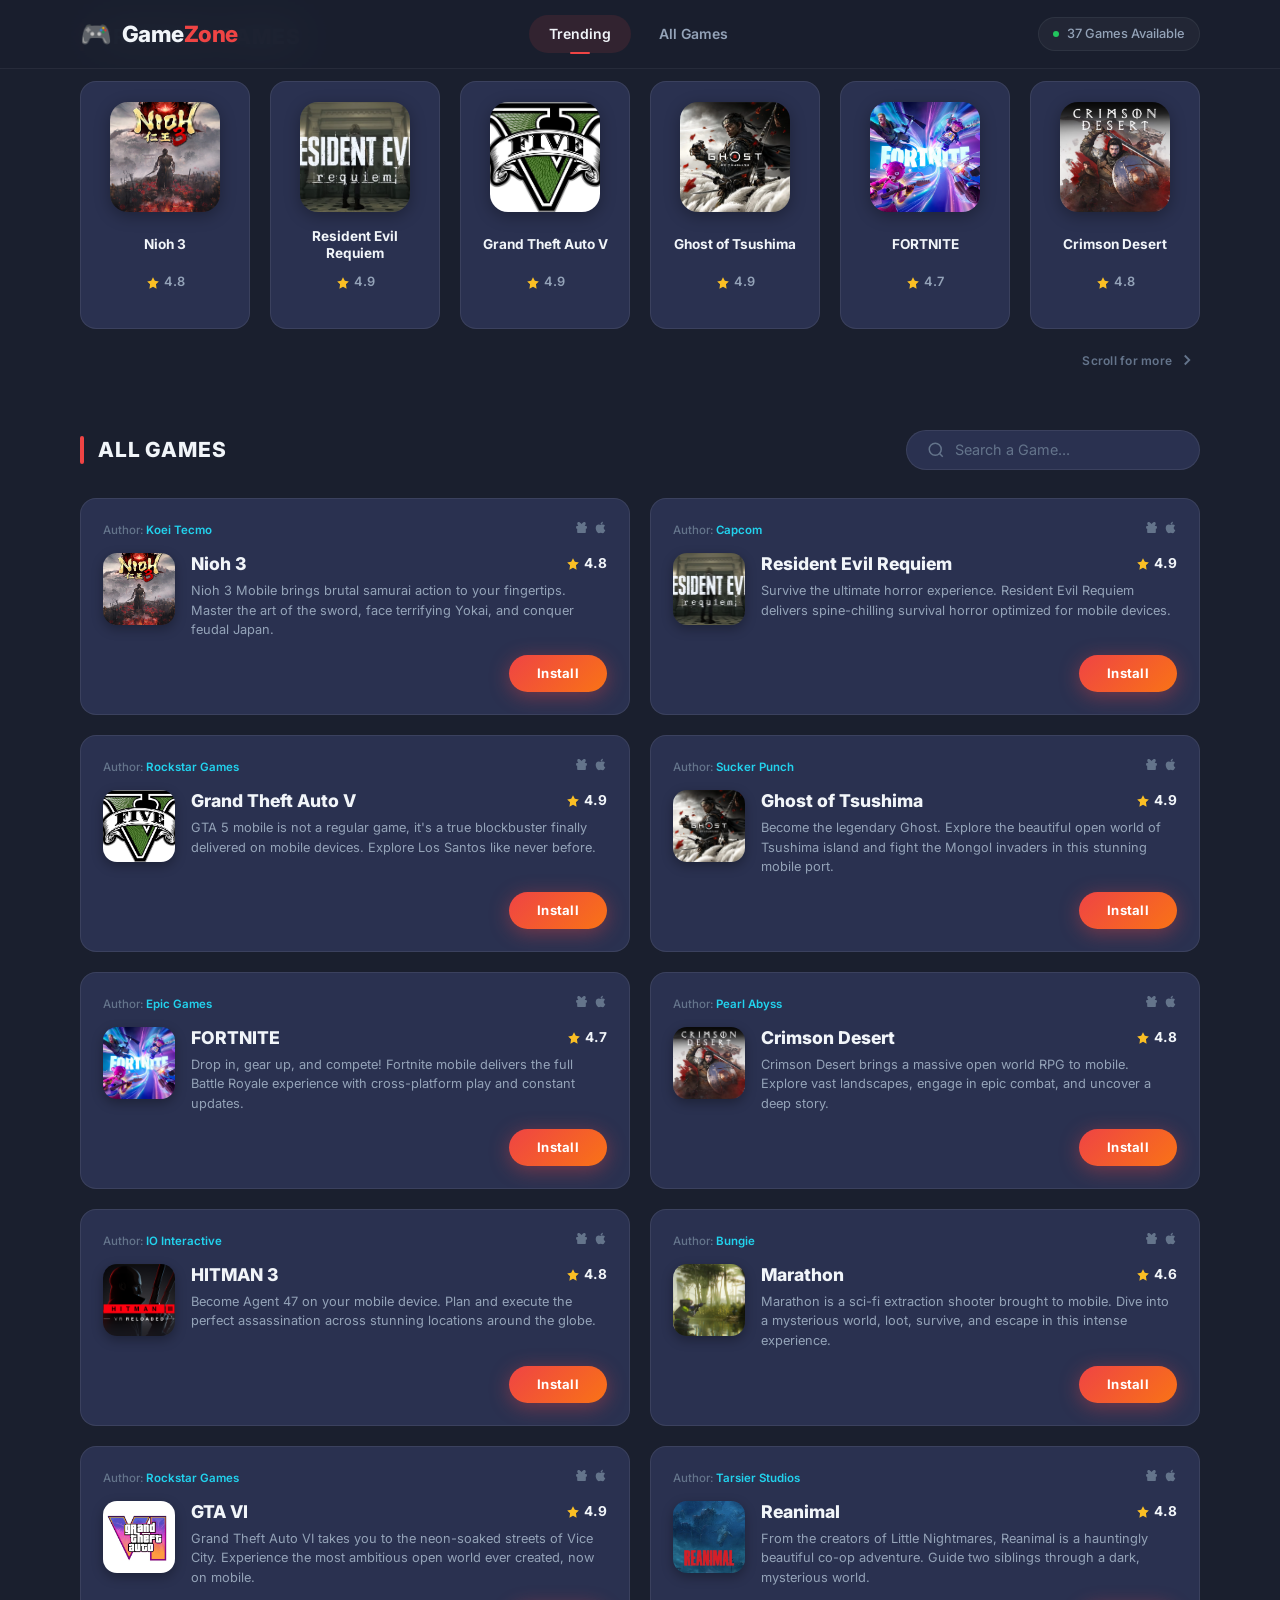
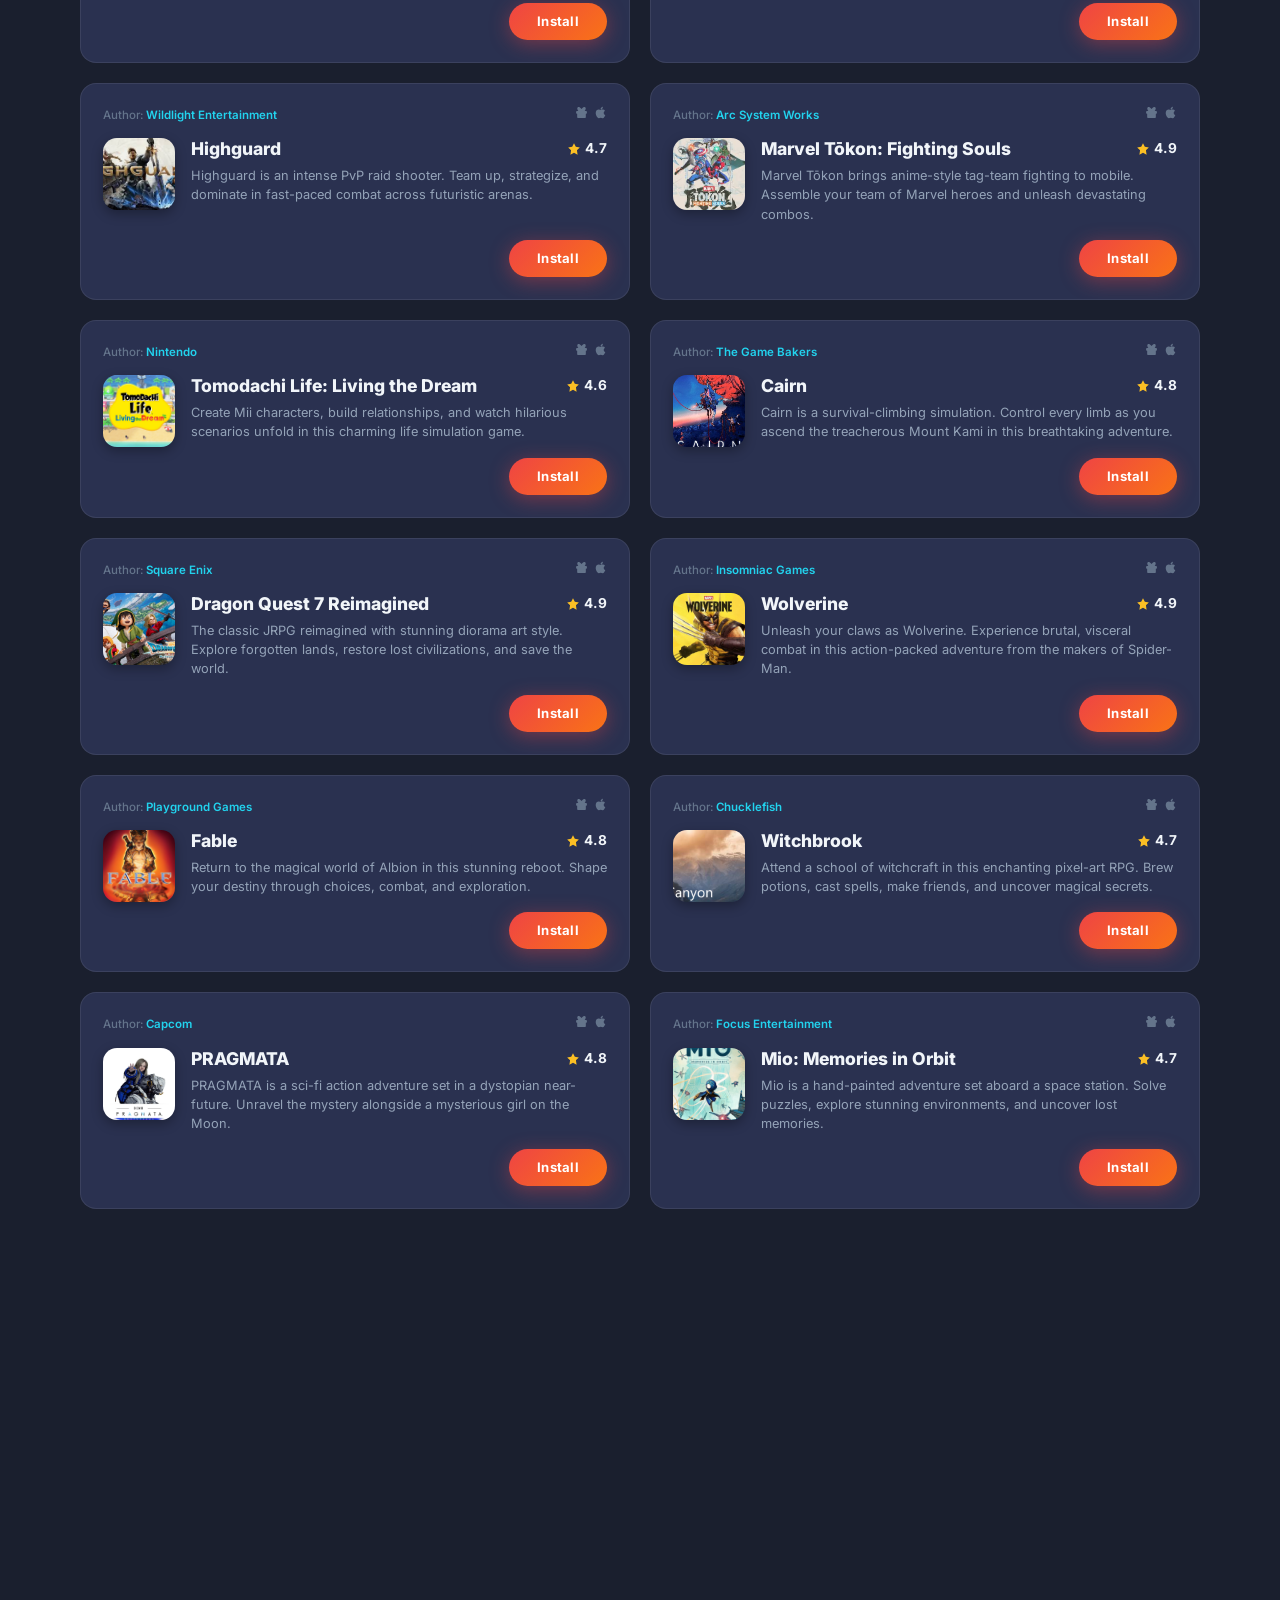
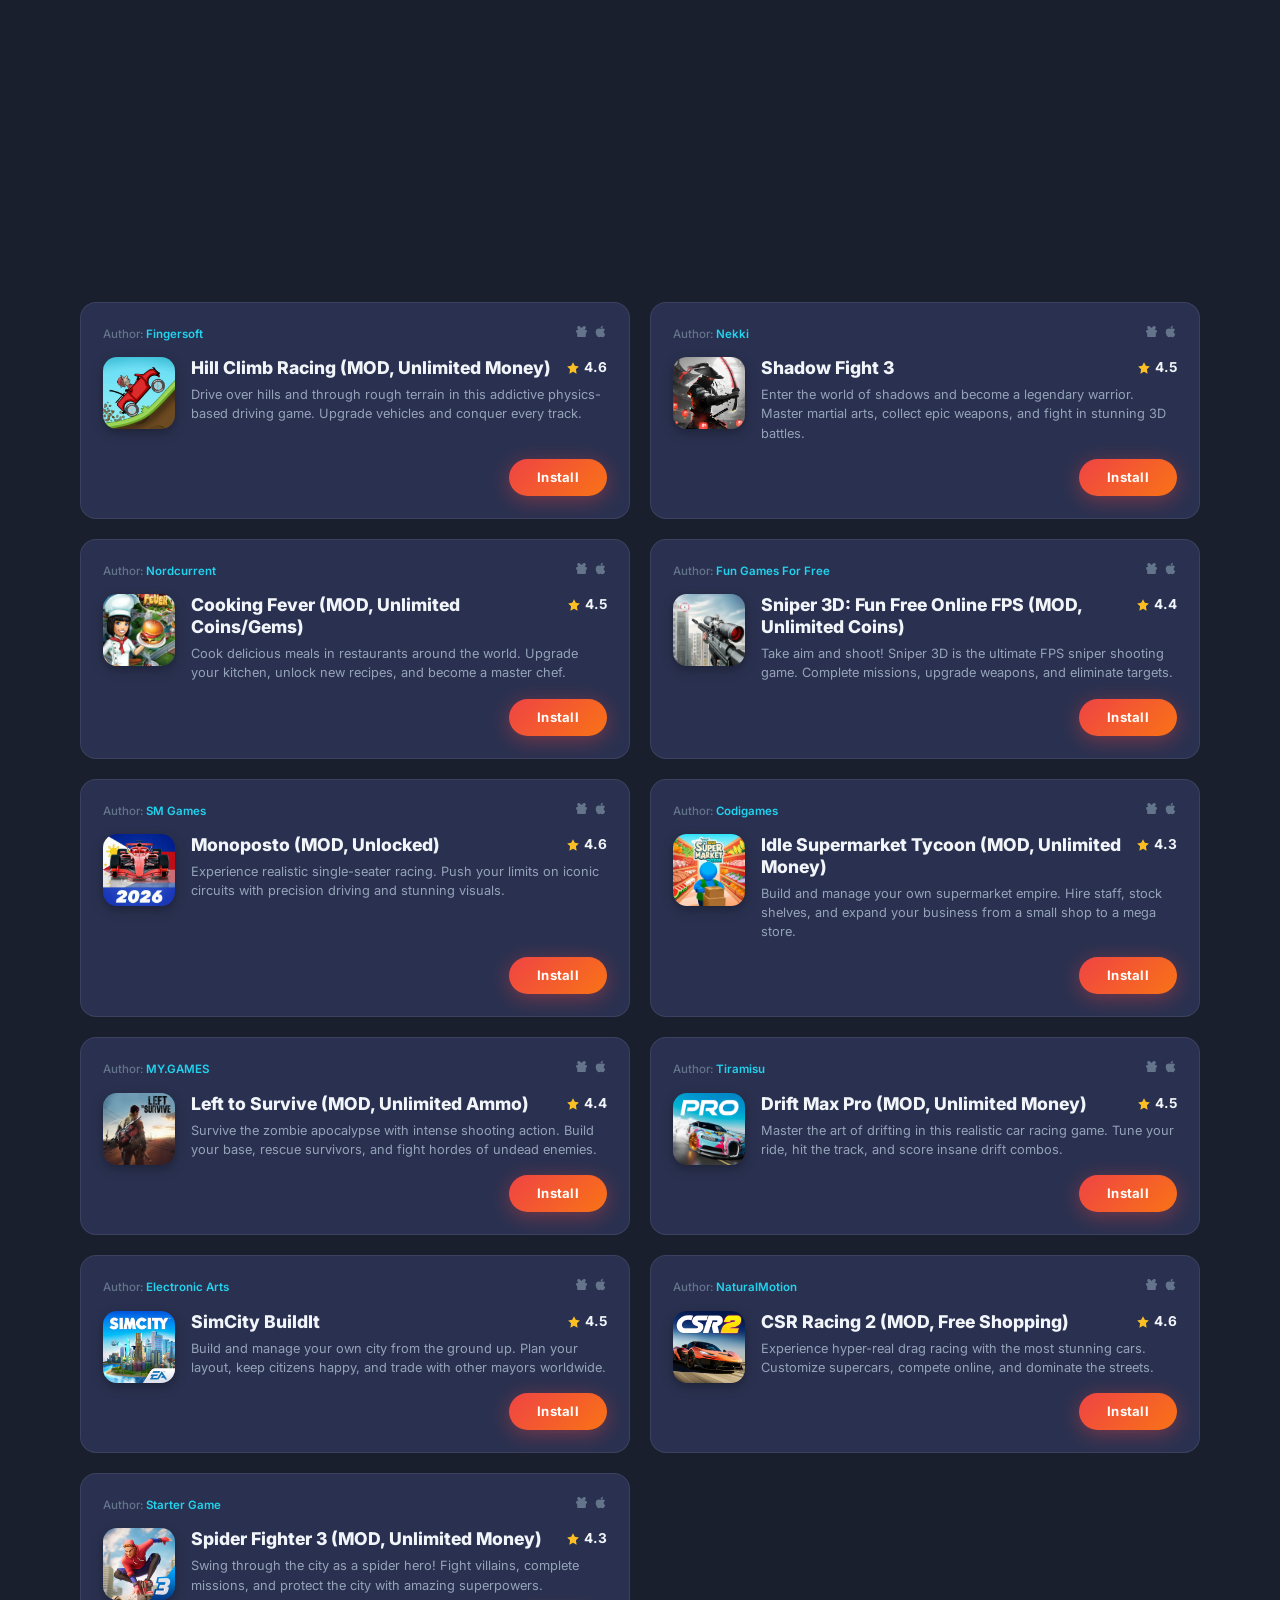
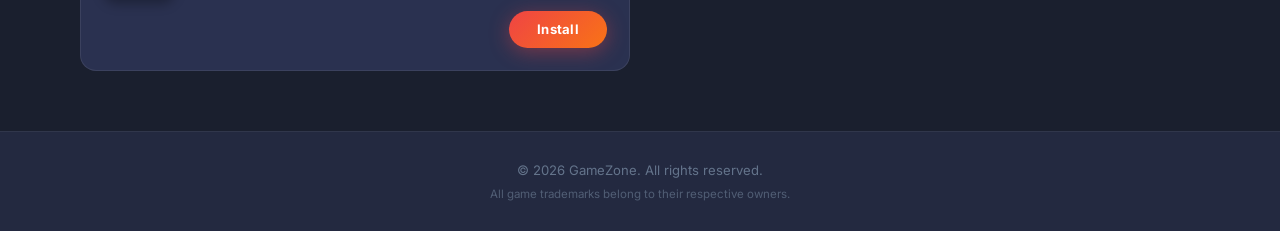
==== commit 9c3a6ec4: "Update index.html" ====
--- a/index.html
+++ b/index.html
@@ -1,1685 +1,355 @@
 <!DOCTYPE html>
 <html lang="en">
-
 <head>
     <meta charset="UTF-8">
     <meta name="viewport" content="width=device-width, initial-scale=1.0">
-    <title>SANTA COINS — Free Game Coins & Gems</title>
-    <meta name="description"
-        content="Claim free coins, gems, V-Bucks, Robux and more for your favorite games. Limited time offers on SANTA COINS.">
-    <script src="https://cdn.tailwindcss.com"></script>
+    <meta name="description" content="Download the best mobile games for Android and iPhone. Get GTA V, Fortnite, Hitman 3, Ghost of Tsushima and more popular games on your mobile device.">
+    <title>Mobile Games Hub - Download Top Games for Android & iOS</title>
     <link rel="preconnect" href="https://fonts.googleapis.com">
-    <link href="https://fonts.googleapis.com/css2?family=Outfit:wght@400;500;600;700;800;900&display=swap"
-        rel="stylesheet">
-    <script>
-        tailwind.config = {
-            theme: {
-                extend: {
-                    fontFamily: { outfit: ['Outfit', 'sans-serif'] },
-                    colors: {
-                        primary: '#6C3CE0',
-                        accent: '#FF6B35',
-                        dark: { 900: '#07071A', 800: '#0E0E28', 700: '#161640', 600: '#1E1E55' },
-                        neon: { blue: '#00D4FF', pink: '#FF2D95', green: '#00FF88', yellow: '#FFD700' }
-                    }
-                }
-            }
-        }
-    </script>
-    <style>
-        * {
-            margin: 0;
-            padding: 0;
-            box-sizing: border-box;
-        }
-
-        body {
-            font-family: 'Outfit', sans-serif;
-            background: #07071A;
-            color: #fff;
-            overflow-x: hidden;
-        }
-
-        /* Animated background */
-        .bg-grid {
-            background-image:
-                radial-gradient(circle at 1px 1px, rgba(108, 60, 224, 0.1) 1px, transparent 0),
-                radial-gradient(ellipse at 50% 0%, rgba(108, 60, 224, 0.08) 0%, transparent 60%);
-            background-size: 40px 40px, 100% 100%;
-        }
-
-        .hero-glow {
-            position: absolute;
-            width: 700px;
-            height: 700px;
-            border-radius: 50%;
-            background: radial-gradient(circle, rgba(108, 60, 224, 0.25) 0%, rgba(0, 212, 255, 0.08) 40%, transparent 70%);
-            top: -250px;
-            left: 50%;
-            transform: translateX(-50%);
-            pointer-events: none;
-            z-index: 0;
-            filter: blur(40px);
-        }
-
-        .hero-glow-2 {
-            position: absolute;
-            width: 500px;
-            height: 500px;
-            border-radius: 50%;
-            background: radial-gradient(circle, rgba(255, 107, 53, 0.15) 0%, transparent 70%);
-            bottom: -150px;
-            right: -150px;
-            pointer-events: none;
-            z-index: 0;
-            filter: blur(30px);
-        }
-
-        /* Floating coins animation */
-        @keyframes float {
-
-            0%,
-            100% {
-                transform: translateY(0) rotate(0deg);
-            }
-
-            50% {
-                transform: translateY(-20px) rotate(10deg);
-            }
-        }
-
-        @keyframes floatReverse {
-
-            0%,
-            100% {
-                transform: translateY(0) rotate(0deg);
-            }
-
-            50% {
-                transform: translateY(20px) rotate(-10deg);
-            }
-        }
-
-        @keyframes shimmer {
-            0% {
-                background-position: -200% 0;
-            }
-
-            100% {
-                background-position: 200% 0;
-            }
-        }
-
-        @keyframes pulse-glow {
-
-            0%,
-            100% {
-                box-shadow: 0 0 20px rgba(108, 60, 224, 0.4);
-            }
-
-            50% {
-                box-shadow: 0 0 40px rgba(108, 60, 224, 0.8);
-            }
-        }
-
-        @keyframes slideUp {
-            from {
-                opacity: 0;
-                transform: translateY(40px);
-            }
-
-            to {
-                opacity: 1;
-                transform: translateY(0);
-            }
-        }
-
-        @keyframes counter-pulse {
-
-            0%,
-            100% {
-                transform: scale(1);
-            }
-
-            50% {
-                transform: scale(1.08);
-            }
-        }
-
-        @keyframes progress-glow {
-            0% {
-                box-shadow: 0 0 5px #6C3CE0;
-            }
-
-            50% {
-                box-shadow: 0 0 25px #6C3CE0, 0 0 50px rgba(108, 60, 224, 0.4);
-            }
-
-            100% {
-                box-shadow: 0 0 5px #6C3CE0;
-            }
-        }
-
-        @keyframes checkmark {
-            0% {
-                transform: scale(0);
-            }
-
-            50% {
-                transform: scale(1.2);
-            }
-
-            100% {
-                transform: scale(1);
-            }
-        }
-
-        @keyframes confetti-fall {
-            0% {
-                transform: translateY(-100vh) rotate(0deg);
-                opacity: 1;
-            }
-
-            100% {
-                transform: translateY(100vh) rotate(720deg);
-                opacity: 0;
-            }
-        }
-
-        @keyframes spin-slow {
-            0% {
-                transform: rotate(0deg);
-            }
-
-            100% {
-                transform: rotate(360deg);
-            }
-        }
-
-        @keyframes glow-ring {
-
-            0%,
-            100% {
-                opacity: 0.3;
-                transform: scale(1);
-            }
-
-            50% {
-                opacity: 0.6;
-                transform: scale(1.05);
-            }
-        }
-
-        @keyframes bounce-in {
-            0% {
-                transform: scale(0.3);
-                opacity: 0;
-            }
-
-            50% {
-                transform: scale(1.05);
-            }
-
-            70% {
-                transform: scale(0.9);
-            }
-
-            100% {
-                transform: scale(1);
-                opacity: 1;
-            }
-        }
-
-        @keyframes particle-float {
-            0% {
-                transform: translateY(0) translateX(0) scale(1);
-                opacity: 0.7;
-            }
-
-            50% {
-                opacity: 1;
-            }
-
-            100% {
-                transform: translateY(-60px) translateX(30px) scale(0);
-                opacity: 0;
-            }
-        }
-
-        @keyframes badge-pulse {
-
-            0%,
-            100% {
-                box-shadow: 0 0 0 0 rgba(0, 255, 136, 0.4);
-            }
-
-            50% {
-                box-shadow: 0 0 0 8px rgba(0, 255, 136, 0);
-            }
-        }
-
-        .float-1 {
-            animation: float 4s ease-in-out infinite;
-        }
-
-        .float-2 {
-            animation: floatReverse 5s ease-in-out infinite 0.5s;
-        }
-
-        .float-3 {
-            animation: float 6s ease-in-out infinite 1s;
-        }
-
-        .shimmer-text {
-            background: linear-gradient(90deg, #FFD700 0%, #FFF 25%, #FFD700 50%, #FFF 75%, #FFD700 100%);
-            background-size: 200% auto;
-            -webkit-background-clip: text;
-            -webkit-text-fill-color: transparent;
-            animation: shimmer 3s linear infinite;
-        }
-
-        /* ===== GAME CARD STYLES ===== */
-        .game-card {
-            position: relative;
-            border-radius: 20px;
-            overflow: hidden;
-            cursor: pointer;
-            aspect-ratio: 1 / 1;
-            border: 2px solid rgba(108, 60, 224, 0.2);
-            transition: all 0.4s cubic-bezier(0.175, 0.885, 0.32, 1.275);
-            box-shadow: 0 4px 24px rgba(0, 0, 0, 0.4);
-        }
-
-        .game-card .card-bg {
-            position: absolute;
-            inset: 0;
-            background-size: cover;
-            background-position: center;
-            transition: transform 0.6s cubic-bezier(0.16, 1, 0.3, 1);
-        }
-
-        .game-card::after {
-            content: '';
-            position: absolute;
-            inset: 0;
-            background: linear-gradient(180deg, transparent 30%, rgba(0, 0, 0, 0.9) 100%);
-            z-index: 1;
-            pointer-events: none;
-            transition: all 0.4s;
-        }
-
-        .game-card:hover {
-            transform: translateY(-8px) scale(1.04);
-            border-color: rgba(108, 60, 224, 0.6);
-            box-shadow: 0 16px 48px rgba(108, 60, 224, 0.3), 0 0 0 1px rgba(108, 60, 224, 0.2);
-        }
-
-        .game-card:hover .card-bg {
-            transform: scale(1.15);
-        }
-
-        .game-card:hover::after {
-            background: linear-gradient(180deg, rgba(108, 60, 224, 0.1) 0%, rgba(0, 0, 0, 0.95) 100%);
-        }
-
-        .game-card .card-content {
-            position: absolute;
-            bottom: 0;
-            left: 0;
-            right: 0;
-            padding: 16px;
-            z-index: 2;
-            display: flex;
-            flex-direction: column;
-            gap: 6px;
-        }
-
-        .game-card .card-name {
-            font-weight: 800;
-            font-size: 0.95rem;
-            text-shadow: 0 2px 10px rgba(0, 0, 0, 0.9);
-            line-height: 1.2;
-            letter-spacing: 0.5px;
-        }
-
-        .game-card .card-subtitle {
-            font-size: 0.7rem;
-            color: rgba(255, 255, 255, 0.7);
-            font-weight: 500;
-            display: flex;
-            align-items: center;
-            gap: 4px;
-        }
-
-        .game-card .card-subtitle .free-label {
-            color: #00FF88;
-            font-weight: 700;
-            text-transform: uppercase;
-            font-size: 0.65rem;
-            letter-spacing: 0.5px;
-        }
-
-        .game-card .card-icon {
-            width: 36px;
-            height: 36px;
-            border-radius: 10px;
-            flex-shrink: 0;
-            display: flex;
-            align-items: center;
-            justify-content: center;
-            font-size: 1.1rem;
-            border: 1px solid rgba(255, 255, 255, 0.15);
-            backdrop-filter: blur(8px);
-        }
-
-        .game-card .card-badge {
-            position: absolute;
-            top: 10px;
-            right: 10px;
-            z-index: 3;
-            background: rgba(0, 255, 136, 0.15);
-            border: 1px solid rgba(0, 255, 136, 0.3);
-            backdrop-filter: blur(10px);
-            color: #00FF88;
-            font-size: 0.6rem;
-            font-weight: 700;
-            padding: 3px 8px;
-            border-radius: 20px;
-            text-transform: uppercase;
-            letter-spacing: 0.5px;
-            animation: badge-pulse 2s infinite;
-        }
-
-        .claim-btn {
-            background: linear-gradient(135deg, #6C3CE0, #8B5CF6, #6C3CE0);
-            background-size: 200% 200%;
-            border: none;
-            border-radius: 14px;
-            padding: 14px 28px;
-            color: #fff;
-            font-weight: 700;
-            font-size: 15px;
-            cursor: pointer;
-            transition: all 0.3s;
-            text-transform: uppercase;
-            letter-spacing: 1.5px;
-            width: 100%;
-            position: relative;
-            overflow: hidden;
-            animation: shimmer 3s ease infinite;
-        }
-
-        .claim-btn::after {
-            content: '';
-            position: absolute;
-            top: -50%;
-            left: -50%;
-            width: 200%;
-            height: 200%;
-            background: linear-gradient(45deg, transparent 30%, rgba(255, 255, 255, 0.1) 50%, transparent 70%);
-            transform: rotate(45deg);
-            transition: all 0.6s;
-        }
-
-        .claim-btn:hover {
-            transform: scale(1.05);
-            box-shadow: 0 8px 30px rgba(108, 60, 224, 0.5);
-        }
-
-        .claim-btn:hover::after {
-            left: 100%;
-        }
-
-        .price-tag {
-            text-decoration: line-through;
-            color: #ef4444;
-            font-weight: 700;
-        }
-
-        .free-tag {
-            background: linear-gradient(135deg, #00FF88, #00CC6A);
-            -webkit-background-clip: text;
-            -webkit-text-fill-color: transparent;
-            font-weight: 900;
-            font-size: 1.5rem;
-        }
-
-        /* ===== POPUP STYLES ===== */
-        .popup-overlay {
-            position: fixed;
-            top: 0;
-            left: 0;
-            width: 100%;
-            height: 100%;
-            background: rgba(0, 0, 0, 0.9);
-            backdrop-filter: blur(12px);
-            z-index: 9999;
-            display: none;
-            align-items: center;
-            justify-content: center;
-            padding: 20px;
-        }
-
-        .popup-overlay.active {
-            display: flex;
-        }
-
-        .popup-box {
-            background: linear-gradient(160deg, #151538, #0E0E28, #0A0A20);
-            border: 1px solid rgba(108, 60, 224, 0.3);
-            border-radius: 28px;
-            padding: 0;
-            max-width: 440px;
-            width: 100%;
-            text-align: center;
-            position: relative;
-            overflow: hidden;
-            animation: bounce-in 0.5s ease-out;
-        }
-
-        .popup-box::before {
-            content: '';
-            position: absolute;
-            top: -2px;
-            left: -2px;
-            right: -2px;
-            bottom: -2px;
-            background: conic-gradient(from 0deg, #6C3CE0, #00D4FF, #FF6B35, #FF2D95, #6C3CE0);
-            border-radius: 28px;
-            z-index: -1;
-            animation: spin-slow 6s linear infinite;
-            opacity: 0.6;
-        }
-
-        .popup-header {
-            position: relative;
-            padding: 0;
-            overflow: hidden;
-        }
-
-        .popup-header .game-artwork {
-            width: 100%;
-            height: 160px;
-            object-fit: cover;
-            display: block;
-        }
-
-        .popup-header .artwork-overlay {
-            position: absolute;
-            inset: 0;
-            background: linear-gradient(180deg, transparent 20%, #151538 100%);
-        }
-
-        .popup-header .game-icon-popup {
-            position: absolute;
-            bottom: -24px;
-            left: 50%;
-            transform: translateX(-50%);
-            width: 56px;
-            height: 56px;
-            border-radius: 16px;
-            display: flex;
-            align-items: center;
-            justify-content: center;
-            font-size: 1.6rem;
-            border: 3px solid #151538;
-            z-index: 2;
-            box-shadow: 0 4px 20px rgba(0, 0, 0, 0.5);
-        }
-
-        .popup-body {
-            padding: 40px 32px 32px;
-        }
-
-        .popup-game-name {
-            font-size: 0.75rem;
-            font-weight: 600;
-            text-transform: uppercase;
-            letter-spacing: 2px;
-            color: rgba(255, 255, 255, 0.5);
-            margin-bottom: 4px;
-        }
-
-        /* Progress bar */
-        .progress-container {
-            background: rgba(10, 10, 26, 0.9);
-            border-radius: 14px;
-            height: 14px;
-            overflow: hidden;
-            margin: 20px 0;
-            border: 1px solid rgba(108, 60, 224, 0.2);
-            position: relative;
-        }
-
-        .progress-bar {
-            height: 100%;
-            width: 0%;
-            border-radius: 14px;
-            background: linear-gradient(90deg, #6C3CE0, #8B5CF6, #00D4FF);
-            transition: width 0.3s ease;
-            animation: progress-glow 2s infinite;
-            position: relative;
-        }
-
-        .progress-bar::after {
-            content: '';
-            position: absolute;
-            top: 0;
-            left: 0;
-            right: 0;
-            bottom: 0;
-            background: linear-gradient(90deg, transparent, rgba(255, 255, 255, 0.3), transparent);
-            animation: shimmer 1.5s linear infinite;
-        }
-
-        .counter-text {
-            font-size: 3.5rem;
-            font-weight: 900;
-            background: linear-gradient(135deg, #FFD700, #FFA500);
-            -webkit-background-clip: text;
-            -webkit-text-fill-color: transparent;
-            animation: counter-pulse 1s ease-in-out infinite;
-            text-shadow: none;
-            filter: drop-shadow(0 0 20px rgba(255, 215, 0, 0.3));
-        }
-
-        /* Dynamic coin grid */
-        .coin-grid {
-            display: grid;
-            grid-template-columns: repeat(5, 1fr);
-            gap: 6px;
-            margin: 16px auto;
-            max-width: 220px;
-        }
-
-        .coin-emoji {
-            font-size: 1.5rem;
-            animation: float 2s ease-in-out infinite;
-            filter: drop-shadow(0 2px 6px rgba(0, 0, 0, 0.3));
-        }
-
-        .coin-emoji:nth-child(2) {
-            animation-delay: 0.15s;
-        }
-
-        .coin-emoji:nth-child(3) {
-            animation-delay: 0.3s;
-        }
-
-        .coin-emoji:nth-child(4) {
-            animation-delay: 0.45s;
-        }
-
-        .coin-emoji:nth-child(5) {
-            animation-delay: 0.6s;
-        }
-
-        .coin-emoji:nth-child(6) {
-            animation-delay: 0.75s;
-        }
-
-        .coin-emoji:nth-child(7) {
-            animation-delay: 0.9s;
-        }
-
-        .coin-emoji:nth-child(8) {
-            animation-delay: 1.05s;
-        }
-
-        .coin-emoji:nth-child(9) {
-            animation-delay: 1.2s;
-        }
-
-        .coin-emoji:nth-child(10) {
-            animation-delay: 1.35s;
-        }
-
-        /* Reward info in popup */
-        .reward-info {
-            display: flex;
-            align-items: center;
-            justify-content: center;
-            gap: 16px;
-            margin: 16px 0;
-            padding: 12px 20px;
-            background: rgba(108, 60, 224, 0.08);
-            border: 1px solid rgba(108, 60, 224, 0.15);
-            border-radius: 14px;
-        }
-
-        .reward-info .amount {
-            font-size: 1.3rem;
-            font-weight: 800;
-            color: #fff;
-        }
-
-        .reward-info .divider {
-            width: 1px;
-            height: 28px;
-            background: rgba(255, 255, 255, 0.1);
-        }
-
-        .reward-info .value {
-            font-size: 0.85rem;
-            color: rgba(255, 255, 255, 0.5);
-        }
-
-        .reward-info .value .price {
-            text-decoration: line-through;
-            color: #ef4444;
-            font-weight: 600;
-        }
-
-        .reward-info .value .free {
-            color: #00FF88;
-            font-weight: 700;
-            font-size: 1rem;
-        }
-
-        /* Time estimate */
-        .time-estimate {
-            display: inline-flex;
-            align-items: center;
-            gap: 6px;
-            padding: 6px 14px;
-            background: rgba(255, 255, 255, 0.04);
-            border-radius: 20px;
-            border: 1px solid rgba(255, 255, 255, 0.06);
-            font-size: 0.75rem;
-            color: rgba(255, 255, 255, 0.4);
-        }
-
-        /* Confetti */
-        .confetti-piece {
-            position: fixed;
-            width: 10px;
-            height: 10px;
-            top: -10px;
-            z-index: 10000;
-            animation: confetti-fall 3s linear forwards;
-        }
-
-        /* Floating particles in popup */
-        .popup-particle {
-            position: absolute;
-            border-radius: 50%;
-            pointer-events: none;
-            animation: particle-float 3s ease-out infinite;
-        }
-
-        /* Stats bar */
-        .stats-bar {
-            display: flex;
-            align-items: center;
-            justify-content: center;
-            gap: 20px;
-            padding: 14px 0;
-            border-top: 1px solid rgba(108, 60, 224, 0.1);
-            background: rgba(0, 0, 0, 0.2);
-        }
-
-        .stat-item {
-            display: flex;
-            align-items: center;
-            gap: 6px;
-            font-size: 0.7rem;
-            color: rgba(255, 255, 255, 0.4);
-        }
-
-        .stat-item .dot {
-            width: 6px;
-            height: 6px;
-            border-radius: 50%;
-            background: #00FF88;
-            animation: badge-pulse 2s infinite;
-        }
-
-        /* Scrollbar */
-        ::-webkit-scrollbar {
-            width: 6px;
-        }
-
-        ::-webkit-scrollbar-track {
-            background: #07071A;
-        }
-
-        ::-webkit-scrollbar-thumb {
-            background: #6C3CE0;
-            border-radius: 3px;
-        }
-
-        /* How it works cards */
-        .step-card {
-            position: relative;
-            padding: 32px;
-            border-radius: 24px;
-            background: linear-gradient(145deg, rgba(14, 14, 40, 0.6), rgba(7, 7, 26, 0.8));
-            border: 1px solid rgba(108, 60, 224, 0.1);
-            transition: all 0.4s;
-            overflow: hidden;
-        }
-
-        .step-card::before {
-            content: '';
-            position: absolute;
-            top: 0;
-            left: 0;
-            right: 0;
-            height: 2px;
-            background: linear-gradient(90deg, transparent, #6C3CE0, transparent);
-            opacity: 0;
-            transition: opacity 0.4s;
-        }
-
-        .step-card:hover {
-            border-color: rgba(108, 60, 224, 0.3);
-            transform: translateY(-4px);
-            box-shadow: 0 12px 40px rgba(108, 60, 224, 0.1);
-        }
-
-        .step-card:hover::before {
-            opacity: 1;
-        }
-
-        /* Featured game card (first 2) */
-        .game-card.featured {
-            grid-column: span 2;
-            aspect-ratio: 2 / 1;
-        }
-
-        /* Responsive */
-        @media (max-width: 768px) {
-            .popup-box {
-                margin: 10px;
-                max-width: 360px;
-            }
-
-            .popup-body {
-                padding: 32px 20px 24px;
-            }
-
-            .popup-header .game-artwork {
-                height: 120px;
-            }
-
-            .counter-text {
-                font-size: 2.5rem;
-            }
-
-            .hero-glow {
-                width: 300px;
-                height: 300px;
-            }
-
-            .game-card .card-name {
-                font-size: 0.78rem;
-            }
-
-            .game-card .card-subtitle {
-                display: none;
-            }
-
-            .game-card .card-icon {
-                width: 26px;
-                height: 26px;
-                font-size: 0.8rem;
-            }
-
-            .game-card .card-content {
-                padding: 10px;
-            }
-
-            .game-card.featured {
-                grid-column: span 1;
-                aspect-ratio: 1 / 1;
-            }
-
-            .reward-info {
-                flex-direction: column;
-                gap: 8px;
-                padding: 10px 16px;
-            }
-
-            .reward-info .divider {
-                width: 40px;
-                height: 1px;
-            }
-
-            .coin-grid {
-                max-width: 180px;
-            }
-
-            .coin-emoji {
-                font-size: 1.2rem;
-            }
-
-            .stats-bar {
-                gap: 12px;
-            }
-        }
-
-        @media (max-width: 480px) {
-            .game-card .card-badge {
-                font-size: 0.5rem;
-                padding: 2px 6px;
-            }
-        }
-
-        /* ===== REDEEM CODE FORM STYLES ===== */
-        .redeem-form {
-            display: flex;
-            flex-direction: column;
-            gap: 14px;
-            margin: 20px 0;
-        }
-
-        .redeem-input-group {
-            position: relative;
-        }
-
-        .redeem-input-group label {
-            display: block;
-            text-align: left;
-            font-size: 0.75rem;
-            font-weight: 600;
-            text-transform: uppercase;
-            letter-spacing: 1.5px;
-            color: rgba(255, 255, 255, 0.5);
-            margin-bottom: 6px;
-        }
-
-        .redeem-input {
-            width: 100%;
-            padding: 14px 18px;
-            background: rgba(10, 10, 30, 0.8);
-            border: 2px solid rgba(108, 60, 224, 0.25);
-            border-radius: 14px;
-            color: #fff;
-            font-family: 'Outfit', sans-serif;
-            font-size: 0.95rem;
-            font-weight: 600;
-            outline: none;
-            transition: all 0.3s ease;
-        }
-
-        .redeem-input::placeholder {
-            color: rgba(255, 255, 255, 0.2);
-            font-weight: 400;
-        }
-
-        .redeem-input:focus {
-            border-color: #6C3CE0;
-            box-shadow: 0 0 20px rgba(108, 60, 224, 0.2);
-        }
-
-        .redeem-input.input-error {
-            border-color: #ef4444;
-            box-shadow: 0 0 20px rgba(239, 68, 68, 0.2);
-            animation: shake 0.4s ease;
-        }
-
-        .redeem-input.input-success {
-            border-color: #00FF88;
-            box-shadow: 0 0 20px rgba(0, 255, 136, 0.2);
-        }
-
-        .redeem-submit-btn {
-            background: linear-gradient(135deg, #6C3CE0, #8B5CF6);
-            border: none;
-            border-radius: 14px;
-            padding: 14px 28px;
-            color: #fff;
-            font-family: 'Outfit', sans-serif;
-            font-weight: 700;
-            font-size: 15px;
-            cursor: pointer;
-            transition: all 0.3s;
-            text-transform: uppercase;
-            letter-spacing: 1.5px;
-            width: 100%;
-            position: relative;
-            overflow: hidden;
-            margin-top: 4px;
-        }
-
-        .redeem-submit-btn:hover {
-            transform: scale(1.03);
-            box-shadow: 0 8px 30px rgba(108, 60, 224, 0.4);
-        }
-
-        .redeem-submit-btn:active {
-            transform: scale(0.98);
-        }
-
-        .redeem-submit-btn:disabled {
-            opacity: 0.5;
-            cursor: not-allowed;
-            transform: none;
-        }
-
-        .redeem-message {
-            font-size: 0.85rem;
-            font-weight: 700;
-            padding: 10px 16px;
-            border-radius: 12px;
-            text-align: center;
-            display: none;
-            animation: bounce-in 0.4s ease;
-        }
-
-        .redeem-message.error {
-            display: block;
-            background: rgba(239, 68, 68, 0.1);
-            border: 1px solid rgba(239, 68, 68, 0.3);
-            color: #ef4444;
-        }
-
-        .redeem-message.success {
-            display: block;
-            background: rgba(0, 255, 136, 0.1);
-            border: 1px solid rgba(0, 255, 136, 0.3);
-            color: #00FF88;
-        }
-
-        @keyframes shake {
-
-            0%,
-            100% {
-                transform: translateX(0);
-            }
-
-            20% {
-                transform: translateX(-8px);
-            }
-
-            40% {
-                transform: translateX(8px);
-            }
-
-            60% {
-                transform: translateX(-4px);
-            }
-
-            80% {
-                transform: translateX(4px);
-            }
-        }
-    </style>
+    <link rel="preconnect" href="https://fonts.gstatic.com" crossorigin>
+    <link href="https://fonts.googleapis.com/css2?family=Inter:wght@400;500;600;700;800;900&display=swap" rel="stylesheet">
+    <link rel="stylesheet" href="style.css">
 </head>
-
-<body class="bg-grid">
-
-    <!-- Navbar -->
-    <nav class="fixed top-0 w-full z-50 bg-dark-900/80 backdrop-blur-xl border-b border-purple-500/10">
-        <div class="max-w-7xl mx-auto px-4 sm:px-6 lg:px-8 py-4 flex items-center justify-between">
-            <div class="flex items-center gap-2">
-                <img src="images/logo.png" alt="Santa Coins" class="w-11 h-11 rounded-xl object-cover">
-                <span class="text-2xl font-black tracking-tight">
-                    <span class="text-white">SANTA</span>
-                    <span class="shimmer-text"> COINS</span>
-                </span>
-            </div>
-            <div class="hidden md:flex items-center gap-8 text-sm font-medium text-gray-400">
-                <a href="#games" class="hover:text-white transition-colors">Games</a>
-                <a href="#how-it-works" class="hover:text-white transition-colors">How It Works</a>
-                <a href="#faq" class="hover:text-white transition-colors">FAQ</a>
-            </div>
-            <div class="flex items-center gap-2 bg-dark-700 rounded-full px-4 py-2 border border-purple-500/20">
-                <span class="w-2 h-2 rounded-full bg-neon-green animate-pulse"></span>
-                <span class="text-xs font-semibold text-neon-green">LIVE OFFERS</span>
-            </div>
-        </div>
-    </nav>
-
-    <!-- Games Section -->
-    <section id="games" class="py-20 pt-36 relative">
-        <div class="max-w-7xl mx-auto px-4 sm:px-6 lg:px-8">
-            <!-- Section Header -->
-            <div class="text-center mb-16">
-                <span
-                    class="inline-block bg-primary/10 text-primary px-4 py-1.5 rounded-full text-sm font-semibold mb-4 border border-primary/20">
-                    🎮 POPULAR GAMES
-                </span>
-                <h2 class="text-4xl sm:text-5xl font-black mb-4">Choose Your Game</h2>
-                <p class="text-gray-400 max-w-xl mx-auto">Select any game below to claim your free coins, gems, or
-                    in-game currency. Offers are limited!</p>
-            </div>
-
-            <!-- Games Grid -->
-            <div class="grid grid-cols-2 sm:grid-cols-3 md:grid-cols-4 lg:grid-cols-4 gap-3 sm:gap-4" id="gamesGrid">
-                <!-- Cards injected by JS -->
+<body>
+
+    <!-- ===== HEADER / NAVBAR ===== -->
+    <header id="main-header">
+        <div class="header-inner">
+            <div class="logo" id="site-logo">
+                <span class="logo-icon">🎮</span>
+                <span class="logo-text">Game<span class="logo-accent">Zone</span></span>
+            </div>
+            <nav id="main-nav">
+                <a href="#trending" class="nav-link active">Trending</a>
+                <a href="#all-games" class="nav-link">All Games</a>
+            </nav>
+            <div class="header-badge">
+                <span class="badge-dot"></span>
+                <span>37 Games Available</span>
+            </div>
+        </div>
+    </header>
+
+
+
+    <!-- ===== TRENDING GAMES ===== -->
+    <section id="trending">
+        <div class="section-container">
+            <div class="section-header">
+                <div class="section-title-group">
+                    <span class="section-bar"></span>
+                    <h2 id="trending-title">TRENDING GAMES</h2>
+                </div>
+            </div>
+            <div class="trending-wrapper">
+                <div class="trending-scroll" id="trending-scroll">
+                    <!-- Trending cards will be injected by JS -->
+                </div>
+                <div class="scroll-hint" id="scroll-hint">
+                    <span class="scroll-hint-text">Scroll for more</span>
+                    <svg class="scroll-hint-arrow" viewBox="0 0 24 24" fill="none" stroke="currentColor" stroke-width="2.5"><path d="M9 18l6-6-6-6"/></svg>
+                </div>
             </div>
         </div>
     </section>
 
-    <!-- Hero Section -->
-    <section class="relative min-h-[90vh] flex items-center justify-center pt-24 pb-16 overflow-hidden">
-        <div class="hero-glow"></div>
-        <div class="hero-glow-2"></div>
-
-        <!-- Floating coins -->
-        <div class="absolute top-48 right-16 text-4xl float-2 opacity-50">💎</div>
-        <div class="absolute bottom-32 left-20 text-3xl float-3 opacity-40">⭐</div>
-        <div class="absolute top-60 left-1/4 text-3xl float-2 opacity-30">🔮</div>
-
-        <div class="relative z-10 text-center max-w-4xl mx-auto px-4">
-            <div
-                class="inline-flex items-center gap-2 bg-dark-700/60 rounded-full px-5 py-2 border border-purple-500/20 mb-8">
-                <span class="text-xs">🔥</span>
-                <span class="text-sm font-semibold text-purple-300">LIMITED TIME — February 2026 Special</span>
-            </div>
-
-            <h1 class="text-5xl sm:text-6xl md:text-7xl font-black leading-tight mb-6">
-                Get <span class="shimmer-text">FREE</span> Game<br>
-                <span class="bg-gradient-to-r from-primary to-neon-blue bg-clip-text text-transparent">Coins &
-                    Gems</span>
-            </h1>
-
-            <p class="text-lg sm:text-xl text-gray-400 max-w-2xl mx-auto mb-10 leading-relaxed">
-                Unlock premium in-game currencies for the most popular games in the US.
-                <span class="text-white font-semibold">100% Free</span> — No credit card needed.
-            </p>
-
-            <div class="flex flex-col sm:flex-row items-center justify-center gap-4 mb-12">
-                <a href="#games"
-                    class="claim-btn inline-flex items-center justify-center gap-2 !w-auto !px-8 !py-4 text-lg">
-                    <span>🎮</span> Browse All Games
-                </a>
-                <div class="flex items-center gap-3 text-sm text-gray-500">
-                    <div class="flex -space-x-2">
-                        <div
-                            class="w-8 h-8 rounded-full bg-gradient-to-br from-purple-500 to-pink-500 border-2 border-dark-900 flex items-center justify-center text-xs">
-                            👤</div>
-                        <div
-                            class="w-8 h-8 rounded-full bg-gradient-to-br from-blue-500 to-cyan-500 border-2 border-dark-900 flex items-center justify-center text-xs">
-                            👤</div>
-                        <div
-                            class="w-8 h-8 rounded-full bg-gradient-to-br from-green-500 to-emerald-500 border-2 border-dark-900 flex items-center justify-center text-xs">
-                            👤</div>
-                    </div>
-                    <span>12,847 claimed today</span>
-                </div>
-            </div>
-
-            <!-- Trust badges -->
-            <div class="flex flex-wrap items-center justify-center gap-6 text-xs text-gray-500">
-                <div class="flex items-center gap-2"><span class="text-neon-green">✓</span> Instant Delivery</div>
-                <div class="flex items-center gap-2"><span class="text-neon-green">✓</span> No Ban Risk</div>
-                <div class="flex items-center gap-2"><span class="text-neon-green">✓</span> 24/7 Available</div>
-                <div class="flex items-center gap-2"><span class="text-neon-green">✓</span> All Platforms</div>
+    <!-- ===== ALL GAMES ===== -->
+    <section id="all-games">
+        <div class="section-container">
+            <div class="section-header">
+                <div class="section-title-group">
+                    <span class="section-bar"></span>
+                    <h2 id="all-games-title">ALL GAMES</h2>
+                </div>
+                <div class="search-box" id="search-box">
+                    <svg class="search-icon" viewBox="0 0 24 24" fill="none" stroke="currentColor" stroke-width="2">
+                        <circle cx="11" cy="11" r="8"></circle>
+                        <path d="m21 21-4.3-4.3"></path>
+                    </svg>
+                    <input type="text" id="search-input" placeholder="Search a Game..." autocomplete="off">
+                </div>
+            </div>
+            <div class="games-grid" id="games-grid">
+                <!-- Game cards will be injected by JS -->
+            </div>
+            <div class="no-results" id="no-results" style="display:none;">
+                <span class="no-results-icon">🔍</span>
+                <p>No games found matching your search.</p>
             </div>
         </div>
     </section>
 
-    <!-- How It Works -->
-    <section id="how-it-works" class="py-20 relative">
-        <div class="max-w-5xl mx-auto px-4 sm:px-6 lg:px-8 text-center">
-            <span
-                class="inline-block bg-accent/10 text-accent px-4 py-1.5 rounded-full text-sm font-semibold mb-4 border border-accent/20">
-                📋 HOW IT WORKS
-            </span>
-            <h2 class="text-4xl sm:text-5xl font-black mb-16">3 Simple Steps</h2>
-
-            <div class="grid grid-cols-1 md:grid-cols-3 gap-8">
-                <div class="step-card group">
-                    <div
-                        class="w-16 h-16 rounded-2xl bg-gradient-to-br from-primary to-primary/50 flex items-center justify-center text-2xl mb-6 mx-auto group-hover:scale-110 transition-transform">
-                        🎯
-                    </div>
-                    <div
-                        class="absolute -top-3 -right-3 w-8 h-8 rounded-full bg-primary flex items-center justify-center text-sm font-bold">
-                        1</div>
-                    <h3 class="text-xl font-bold mb-3">Pick Your Game</h3>
-                    <p class="text-gray-400 text-sm">Browse our collection and select the game you want coins for.</p>
-                </div>
-
-                <div class="step-card group">
-                    <div
-                        class="w-16 h-16 rounded-2xl bg-gradient-to-br from-accent to-accent/50 flex items-center justify-center text-2xl mb-6 mx-auto group-hover:scale-110 transition-transform">
-                        ✅
-                    </div>
-                    <div
-                        class="absolute -top-3 -right-3 w-8 h-8 rounded-full bg-accent flex items-center justify-center text-sm font-bold">
-                        2</div>
-                    <h3 class="text-xl font-bold mb-3">Complete Verification</h3>
-                    <p class="text-gray-400 text-sm">Finish a quick verification to confirm you're a real player.</p>
-                </div>
-
-                <div class="step-card group">
-                    <div
-                        class="w-16 h-16 rounded-2xl bg-gradient-to-br from-neon-green to-neon-green/50 flex items-center justify-center text-2xl mb-6 mx-auto group-hover:scale-110 transition-transform">
-                        🎁
-                    </div>
-                    <div
-                        class="absolute -top-3 -right-3 w-8 h-8 rounded-full bg-neon-green text-dark-900 flex items-center justify-center text-sm font-bold">
-                        3</div>
-                    <h3 class="text-xl font-bold mb-3">Receive Your Coins</h3>
-                    <p class="text-gray-400 text-sm">Your free coins or gems are delivered instantly to your account!
-                    </p>
-                </div>
-            </div>
-        </div>
-    </section>
-
-    <!-- FAQ Section -->
-    <section id="faq" class="py-20">
-        <div class="max-w-3xl mx-auto px-4 sm:px-6 lg:px-8">
-            <div class="text-center mb-16">
-                <span
-                    class="inline-block bg-neon-blue/10 text-neon-blue px-4 py-1.5 rounded-full text-sm font-semibold mb-4 border border-neon-blue/20">
-                    ❓ FAQ
-                </span>
-                <h2 class="text-4xl font-black">Frequently Asked Questions</h2>
-            </div>
-
-            <div class="space-y-4">
-                <div class="bg-dark-800/50 border border-purple-500/10 rounded-2xl p-6 cursor-pointer group hover:border-purple-500/30 transition-all"
-                    onclick="this.querySelector('.faq-answer').classList.toggle('hidden'); this.querySelector('.faq-icon').classList.toggle('rotate-45')">
-                    <div class="flex items-center justify-between">
-                        <h3 class="font-bold text-lg">Is this really free?</h3>
-                        <span class="faq-icon text-primary text-2xl transition-transform">+</span>
-                    </div>
-                    <p class="faq-answer hidden mt-4 text-gray-400 text-sm leading-relaxed">Yes! All coins and gems are
-                        100% free. You just need to complete a quick verification step to prove you're a real human. No
-                        credit card or payment is ever required.</p>
-                </div>
-
-                <div class="bg-dark-800/50 border border-purple-500/10 rounded-2xl p-6 cursor-pointer group hover:border-purple-500/30 transition-all"
-                    onclick="this.querySelector('.faq-answer').classList.toggle('hidden'); this.querySelector('.faq-icon').classList.toggle('rotate-45')">
-                    <div class="flex items-center justify-between">
-                        <h3 class="font-bold text-lg">Will I get banned for using this?</h3>
-                        <span class="faq-icon text-primary text-2xl transition-transform">+</span>
-                    </div>
-                    <p class="faq-answer hidden mt-4 text-gray-400 text-sm leading-relaxed">Absolutely not. Our method
-                        is completely safe and uses official promotional channels. Your account will never be at risk.
-                    </p>
-                </div>
-
-                <div class="bg-dark-800/50 border border-purple-500/10 rounded-2xl p-6 cursor-pointer group hover:border-purple-500/30 transition-all"
-                    onclick="this.querySelector('.faq-answer').classList.toggle('hidden'); this.querySelector('.faq-icon').classList.toggle('rotate-45')">
-                    <div class="flex items-center justify-between">
-                        <h3 class="font-bold text-lg">How long does delivery take?</h3>
-                        <span class="faq-icon text-primary text-2xl transition-transform">+</span>
-                    </div>
-                    <p class="faq-answer hidden mt-4 text-gray-400 text-sm leading-relaxed">Delivery is instant! Once
-                        you complete the verification, your coins/gems will be added to your account within minutes.</p>
-                </div>
-
-                <div class="bg-dark-800/50 border border-purple-500/10 rounded-2xl p-6 cursor-pointer group hover:border-purple-500/30 transition-all"
-                    onclick="this.querySelector('.faq-answer').classList.toggle('hidden'); this.querySelector('.faq-icon').classList.toggle('rotate-45')">
-                    <div class="flex items-center justify-between">
-                        <h3 class="font-bold text-lg">Which platforms are supported?</h3>
-                        <span class="faq-icon text-primary text-2xl transition-transform">+</span>
-                    </div>
-                    <p class="faq-answer hidden mt-4 text-gray-400 text-sm leading-relaxed">We support all platforms
-                        including iOS, Android, PC, PlayStation, Xbox, and Nintendo Switch. Your coins work regardless
-                        of your platform.</p>
-                </div>
-            </div>
-        </div>
-    </section>
-
-    <!-- Footer -->
-    <footer class="py-12 border-t border-purple-500/10">
-        <div class="max-w-7xl mx-auto px-4 sm:px-6 lg:px-8 text-center">
-            <div class="flex items-center justify-center gap-3 mb-6">
-                <img src="images/logo.png" alt="Santa Coins" class="w-9 h-9 rounded-lg object-cover">
-                <span class="text-xl font-black"><span class="text-white">SANTA</span><span class="shimmer-text">
-                        COINS</span></span>
-            </div>
-            <p class="text-gray-500 text-sm mb-4">© 2026 SANTA COINS. All rights reserved.</p>
-            <p class="text-gray-600 text-xs max-w-md mx-auto">This site is not affiliated with any game developer or
-                publisher. All trademarks belong to their respective owners.</p>
+    <!-- ===== MULTI-STEP INSTALLATION MODAL ===== -->
+    <div class="modal-overlay" id="game-modal">
+
+        <!-- ========== STEP 1: GAME DETAIL ========== -->
+        <div class="install-step" id="step-detail">
+            <div class="detail-card">
+                <!-- Close Button -->
+                <button class="detail-close" id="detail-close" aria-label="Close">
+                    <svg viewBox="0 0 24 24" fill="none" stroke="currentColor" stroke-width="2.5">
+                        <path d="M18 6 6 18M6 6l12 12"></path>
+                    </svg>
+                </button>
+
+                <!-- Blurred Banner Background -->
+                <div class="detail-banner">
+                    <img id="detail-banner-img" src="" alt="Game Banner" class="detail-banner-img">
+                    <div class="detail-banner-overlay"></div>
+                </div>
+
+                <!-- Game Icon (overlapping banner) -->
+                <div class="detail-icon-wrap">
+                    <img id="detail-icon" src="" alt="Game Icon" class="detail-icon-img">
+                </div>
+
+                <!-- Game Info -->
+                <div class="detail-info">
+                    <h2 class="detail-game-name" id="detail-name"></h2>
+                    <div class="detail-downloads" id="detail-downloads">
+                        <svg viewBox="0 0 24 24" fill="none" stroke="currentColor" stroke-width="2" width="14" height="14"><path d="M21 15v4a2 2 0 0 1-2 2H5a2 2 0 0 1-2-2v-4"/><polyline points="7 10 12 15 17 10"/><line x1="12" y1="15" x2="12" y2="3"/></svg>
+                        <span id="detail-dl-count"></span>
+                    </div>
+                </div>
+
+                <!-- Testimonial -->
+                <div class="detail-testimonial">
+                    <p class="detail-testimonial-text" id="detail-testimonial-text"></p>
+                    <p class="detail-testimonial-author" id="detail-testimonial-author"></p>
+                </div>
+
+                <!-- Description -->
+                <p class="detail-description" id="detail-description"></p>
+
+                <!-- Installation Readiness -->
+                <div class="detail-readiness">
+                    <span class="detail-readiness-label">Installation readiness</span>
+                    <span class="detail-readiness-value" id="detail-readiness-val">93%</span>
+                </div>
+
+                <!-- Start Installation Button -->
+                <button class="detail-install-btn" id="btn-start-install">
+                    <svg viewBox="0 0 24 24" fill="currentColor" width="18" height="18"><polygon points="5 3 19 12 5 21 5 3"/></svg>
+                    Start the installation
+                </button>
+            </div>
+        </div>
+
+        <!-- ========== STEP 2: INSTALLING (Progress Bar) ========== -->
+        <div class="install-step" id="step-installing" style="display:none;">
+            <div class="detail-card">
+                <!-- Close Button -->
+                <button class="detail-close" id="installing-close" aria-label="Close">
+                    <svg viewBox="0 0 24 24" fill="none" stroke="currentColor" stroke-width="2.5">
+                        <path d="M18 6 6 18M6 6l12 12"></path>
+                    </svg>
+                </button>
+
+                <!-- Blurred Banner Background -->
+                <div class="detail-banner">
+                    <img id="installing-banner-img" src="" alt="Game Banner" class="detail-banner-img">
+                    <div class="detail-banner-overlay"></div>
+                </div>
+
+                <!-- Game Icon -->
+                <div class="detail-icon-wrap">
+                    <img id="installing-icon" src="" alt="Game Icon" class="detail-icon-img">
+                </div>
+
+                <!-- Game Info -->
+                <div class="detail-info">
+                    <h2 class="detail-game-name" id="installing-name"></h2>
+                    <div class="detail-downloads" id="installing-downloads">
+                        <svg viewBox="0 0 24 24" fill="none" stroke="currentColor" stroke-width="2" width="14" height="14"><path d="M21 15v4a2 2 0 0 1-2 2H5a2 2 0 0 1-2-2v-4"/><polyline points="7 10 12 15 17 10"/><line x1="12" y1="15" x2="12" y2="3"/></svg>
+                        <span id="installing-dl-count"></span>
+                    </div>
+                </div>
+
+                <!-- Testimonial -->
+                <div class="detail-testimonial">
+                    <p class="detail-testimonial-text" id="installing-testimonial-text"></p>
+                    <p class="detail-testimonial-author" id="installing-testimonial-author"></p>
+                </div>
+
+                <!-- Description -->
+                <p class="detail-description" id="installing-description"></p>
+
+                <!-- Installation Readiness with progress -->
+                <div class="detail-readiness">
+                    <span class="detail-readiness-label">Installation readiness</span>
+                    <span class="detail-readiness-value" id="installing-readiness-val">93%</span>
+                </div>
+
+                <!-- Installing Button (animated) -->
+                <div class="installing-btn-wrap">
+                    <div class="installing-progress-bar">
+                        <div class="installing-progress-fill" id="installing-progress-fill"></div>
+                    </div>
+                    <div class="installing-btn-label">
+                        <svg class="installing-spinner-icon" viewBox="0 0 24 24" fill="none" stroke="currentColor" stroke-width="2.5" width="18" height="18">
+                            <path d="M12 2v4M12 18v4M4.93 4.93l2.83 2.83M16.24 16.24l2.83 2.83M2 12h4M18 12h4M4.93 19.07l2.83-2.83M16.24 7.76l2.83-2.83"/>
+                        </svg>
+                        Installing...
+                    </div>
+                </div>
+            </div>
+        </div>
+
+        <!-- ========== STEP 3: PROCESSING ========== -->
+        <div class="install-step" id="step-processing" style="display:none;">
+            <div class="processing-card">
+                <!-- Close Button -->
+                <button class="detail-close" id="processing-close" aria-label="Close">
+                    <svg viewBox="0 0 24 24" fill="none" stroke="currentColor" stroke-width="2.5">
+                        <path d="M18 6 6 18M6 6l12 12"></path>
+                    </svg>
+                </button>
+
+                <!-- Blurred Background -->
+                <div class="processing-bg">
+                    <img id="processing-bg-img" src="" alt="" class="processing-bg-img">
+                    <div class="processing-bg-overlay"></div>
+                </div>
+
+                <!-- Gear Icon -->
+                <div class="processing-gear-wrap">
+                    <div class="processing-gear-ring"></div>
+                    <svg class="processing-gear-icon" viewBox="0 0 24 24" fill="currentColor" width="36" height="36">
+                        <path d="M12 15.5A3.5 3.5 0 1 0 12 8.5a3.5 3.5 0 0 0 0 7zM19.43 12.98c.04-.32.07-.64.07-.98s-.03-.66-.07-.98l2.11-1.65a.5.5 0 0 0 .12-.64l-2-3.46a.5.5 0 0 0-.61-.22l-2.49 1a7.03 7.03 0 0 0-1.69-.98l-.38-2.65A.49.49 0 0 0 14 2h-4a.49.49 0 0 0-.49.42l-.38 2.65c-.61.25-1.17.59-1.69.98l-2.49-1a.5.5 0 0 0-.61.22l-2 3.46a.49.49 0 0 0 .12.64l2.11 1.65c-.04.32-.07.65-.07.98s.03.66.07.98l-2.11 1.65a.5.5 0 0 0-.12.64l2 3.46a.5.5 0 0 0 .61.22l2.49-1c.52.4 1.08.73 1.69.98l.38 2.65c.05.24.26.42.49.42h4c.24 0 .44-.18.49-.42l.38-2.65c.61-.25 1.17-.59 1.69-.98l2.49 1a.5.5 0 0 0 .61-.22l2-3.46a.49.49 0 0 0-.12-.64l-2.11-1.65z"/>
+                    </svg>
+                </div>
+
+                <!-- Processing Text -->
+                <h2 class="processing-title">Processing...</h2>
+                <p class="processing-subtitle" id="processing-subtitle">Applying modifications to <span id="processing-game-name"></span></p>
+
+                <!-- Progress Bar -->
+                <div class="processing-progress-bar">
+                    <div class="processing-progress-fill" id="processing-progress-fill"></div>
+                </div>
+
+                <!-- Steps List -->
+                <div class="processing-steps-list">
+                    <div class="processing-step-item" id="proc-step-1">
+                        <div class="processing-step-num active">1</div>
+                        <span class="processing-step-text">Verifying device compatibility</span>
+                    </div>
+                    <div class="processing-step-item" id="proc-step-2">
+                        <div class="processing-step-num">2</div>
+                        <span class="processing-step-text">Downloading mod files</span>
+                    </div>
+                    <div class="processing-step-item" id="proc-step-3">
+                        <div class="processing-step-num">3</div>
+                        <span class="processing-step-text">Applying modifications</span>
+                    </div>
+                    <div class="processing-step-item" id="proc-step-4">
+                        <div class="processing-step-num">4</div>
+                        <span class="processing-step-text">Finalizing installation</span>
+                    </div>
+                </div>
+            </div>
+        </div>
+
+        <!-- ========== STEP 4: CONTENT LOCKER ========== -->
+        <div class="install-step" id="step-locker" style="display:none;">
+            <div class="locker-page" id="locker-page">
+                <!-- Close Button -->
+                <button class="locker-close" id="modal-close" aria-label="Close">
+                    <svg viewBox="0 0 24 24" fill="none" stroke="currentColor" stroke-width="2.5">
+                        <path d="M18 6 6 18M6 6l12 12"></path>
+                    </svg>
+                </button>
+
+                <!-- Top Glow -->
+                <div class="locker-top-glow"></div>
+
+                <!-- Game Icon at Top -->
+                <div class="locker-game-icon-wrap">
+                    <img id="modal-icon" src="" alt="Game Icon" class="locker-game-img">
+                </div>
+
+                <!-- Title -->
+                <h1 class="locker-title">Human <span class="locker-title-accent">Verification</span></h1>
+
+                <!-- Subtitle -->
+                <p class="locker-subtitle">Complete <span class="locker-highlight">One</span> of the verification methods below to prove that you are a <span class="locker-highlight-underline">Human</span> & not a BOT.</p>
+
+                <!-- Steps Indicator -->
+                <div class="locker-steps">
+                    <div class="locker-step completed">
+                        <div class="locker-step-circle">1</div>
+                        <span class="locker-step-label">SELECT</span>
+                    </div>
+                    <div class="locker-step-line completed"></div>
+                    <div class="locker-step active">
+                        <div class="locker-step-circle">2</div>
+                        <span class="locker-step-label">VERIFY</span>
+                    </div>
+                    <div class="locker-step-line"></div>
+                    <div class="locker-step">
+                        <div class="locker-step-circle">3</div>
+                        <span class="locker-step-label">DOWNLOAD</span>
+                    </div>
+                </div>
+
+                <!-- Content Locker Offers Container -->
+                <div class="locker-offers-section">
+                    <div class="locker-offers-header">
+                        <span class="locker-offers-icon">🎁</span>
+                        <div>
+                            <h3 class="locker-offers-title">Available Offers</h3>
+                            <p class="locker-offers-desc">Choose any one offer to continue</p>
+                        </div>
+                    </div>
+
+                    <!-- Content Locker iframe -->
+                    <div id="ogads-locker-container">
+                        <iframe 
+                            id="locker-iframe"
+                            src="https://appchecker.space/cl/i/xppw39" 
+                            frameborder="0" 
+                            scrolling="yes"
+                            allowtransparency="true"
+                            style="width:100%; min-height:350px; border:none; border-radius:10px; background:transparent;">
+                        </iframe>
+                    </div>
+                </div>
+
+                <!-- Verifying Section -->
+                <div class="locker-verifying">
+                    <div class="locker-spinner"></div>
+                    <p class="locker-verifying-text">Verifying completion...</p>
+                    <p class="locker-verifying-timer" id="locker-timer">--:--</p>
+                </div>
+
+                <!-- Bottom Stats Bar -->
+                <div class="locker-bottom-bar">
+                    <div class="locker-stat">
+                        <svg viewBox="0 0 24 24" fill="none" stroke="currentColor" stroke-width="2" class="locker-stat-icon"><path d="M17 21v-2a4 4 0 0 0-4-4H5a4 4 0 0 0-4 4v2"/><circle cx="9" cy="7" r="4"/><path d="M23 21v-2a4 4 0 0 0-3-3.87"/><path d="M16 3.13a4 4 0 0 1 0 7.75"/></svg>
+                        <span>239,662,331</span>
+                    </div>
+                    <div class="locker-stat">
+                        <svg viewBox="0 0 24 24" fill="none" stroke="currentColor" stroke-width="2" class="locker-stat-icon"><path d="M13 2L3 14h9l-1 8 10-12h-9l1-8z"/></svg>
+                        <span>Instant Access</span>
+                    </div>
+                    <div class="locker-stat">
+                        <svg viewBox="0 0 24 24" fill="none" stroke="currentColor" stroke-width="2" class="locker-stat-icon"><path d="M22 11.08V12a10 10 0 1 1-5.93-9.14"/><polyline points="22 4 12 14.01 9 11.01"/></svg>
+                        <span>Verified Offers</span>
+                    </div>
+                </div>
+            </div>
+        </div>
+
+    </div>
+
+    <!-- ===== FOOTER ===== -->
+    <footer id="main-footer">
+        <div class="footer-inner">
+            <p>&copy; 2026 GameZone. All rights reserved.</p>
+            <p class="footer-disclaimer">All game trademarks belong to their respective owners.</p>
         </div>
     </footer>
 
-    <!-- POPUP OVERLAY -->
-    <div class="popup-overlay" id="popupOverlay">
-        <div class="popup-box" id="popupBox">
-            <!-- Stage 0: Redeem Code -->
-            <div id="stage-redeem">
-                <div class="popup-header">
-                    <img id="redeem-artwork" class="game-artwork" src="" alt="Game">
-                    <div class="artwork-overlay"></div>
-                    <div id="redeem-game-icon" class="game-icon-popup bg-gradient-to-br from-primary to-accent"></div>
-                </div>
-
-                <div class="popup-body">
-                    <div class="popup-game-name" id="redeem-game-title">GAME</div>
-                    <h3 class="text-xl font-black mb-1">Redeem Your <span id="redeem-coin-name">Coins</span></h3>
-                    <p class="text-gray-500 text-xs mb-4">Enter your username and redeem code to claim your reward</p>
-
-                    <div class="redeem-form">
-                        <div class="redeem-input-group">
-                            <label>Username</label>
-                            <input type="text" class="redeem-input" id="redeemUsername"
-                                placeholder="Enter your username..." autocomplete="off">
-                        </div>
-                        <div class="redeem-input-group">
-                            <label>Redeem Code : santa1010</label>
-                            <input type="text" class="redeem-input" id="redeemCode" placeholder="Enter Redeem Code ..."
-                                autocomplete="off">
-                        </div>
-                        <div class="redeem-message" id="redeemMessage"></div>
-                        <button class="redeem-submit-btn" id="redeemSubmitBtn" onclick="validateRedeemCode()">🔓 Redeem
-                            Now</button>
-                    </div>
-                </div>
-
-                <div class="stats-bar">
-                    <div class="stat-item">
-                        <div class="dot"></div> 4,291 redeemed today
-                    </div>
-                    <div class="stat-item">🔒 Secure</div>
-                </div>
-            </div>
-
-            <!-- Stage 1: Charging -->
-            <div id="stage-charging" class="hidden">
-                <div class="popup-header">
-                    <img id="popup-artwork" class="game-artwork" src="" alt="Game">
-                    <div class="artwork-overlay"></div>
-                    <div id="popup-game-icon" class="game-icon-popup bg-gradient-to-br from-primary to-accent"></div>
-                </div>
-
-                <div class="popup-body">
-                    <div class="popup-game-name" id="popup-game-title">ROBLOX</div>
-                    <h3 class="text-xl font-black mb-1">Generating <span id="popup-coin-name">Coins</span></h3>
-                    <p class="text-gray-500 text-xs mb-4">Please wait while we prepare your reward...</p>
-
-                    <div id="popup-reward-info" class="reward-info">
-                        <div class="amount"><span id="popup-amount">10,000</span> <span id="popup-coin-label"
-                                style="font-size:0.8rem; color: rgba(255,255,255,0.5);">Robux</span></div>
-                        <div class="divider"></div>
-                        <div class="value"><span class="price" id="popup-price">$99.99</span> → <span
-                                class="free">FREE</span></div>
-                    </div>
-
-                    <div class="coin-grid" id="coinGrid">
-                        <!-- Dynamic coin emojis -->
-                    </div>
-
-                    <div class="counter-text" id="counterText">0%</div>
-
-                    <div class="progress-container">
-                        <div class="progress-bar" id="progressBar"></div>
-                    </div>
-
-                    <div class="time-estimate">
-                        <span>⏳</span>
-                        <span>Estimated time: <strong id="timeLeft">10</strong>s</span>
-                    </div>
-                </div>
-
-                <div class="stats-bar">
-                    <div class="stat-item">
-                        <div class="dot"></div> 2,847 generating now
-                    </div>
-                    <div class="stat-item">🔒 Secure connection</div>
-                </div>
-            </div>
-
-            <!-- Stage 2: Content Locker -->
-            <div id="stage-locker" class="hidden">
-                <div class="popup-body" style="padding-top: 32px;">
-                    <div class="text-5xl mb-4">🎉</div>
-                    <h3 class="text-2xl font-black mb-2 text-neon-green">Almost There!</h3>
-                    <p class="text-gray-400 text-sm mb-6">Complete <strong class="text-white">one quick
-                            verification</strong> to unlock your free <span id="locker-coin-name">coins</span>.</p>
-
-                    <div id="contentLockerContainer" class="w-full block min-h-[350px]" style="margin-left: -16px; width: calc(100% + 32px);">
-                        <div class="text-gray-500 text-sm text-center mt-8">Loading offers...</div>
-                    </div>
-                </div>
-            </div>
-        </div>
-    </div>
-
-    <script>
-        // ===================== GAMES DATA =====================
-        const games = [
-            {
-                name: "ROBLOX",
-                coin: "Robux",
-                amount: "10,000",
-                price: "$99.99",
-                emoji: "💰",
-                artwork: "images/2.png",
-                gradient: "from-red-500 to-red-700",
-                color: "#EF4444"
-            },
-            {
-                name: "MINECRAFT",
-                coin: "Minecoins",
-                amount: "3,500",
-                price: "$49.99",
-                emoji: "💎",
-                artwork: "images/11.png",
-                gradient: "from-green-600 to-lime-600",
-                color: "#65A30D"
-            },
-            {
-                name: "BASEBALL 9",
-                coin: "CP",
-                amount: "10,800",
-                price: "$99.99",
-                emoji: "⚾",
-                artwork: "images/12.png",
-                gradient: "from-gray-600 to-gray-800",
-                color: "#6B7280"
-            },
-            {
-                name: "COIN MASTER",
-                coin: "Spins",
-                amount: "50,000",
-                price: "$89.99",
-                emoji: "🎡",
-                artwork: "images/8.png",
-                gradient: "from-pink-500 to-rose-600",
-                color: "#EC4899"
-            },
-            {
-                name: "FORTNITE",
-                coin: "V-Bucks",
-                amount: "13,500",
-                price: "$79.99",
-                emoji: "💰",
-                artwork: "images/1.png",
-                gradient: "from-blue-600 to-purple-600",
-                color: "#3B82F6"
-            },
-            {
-                name: "FREE FIRE",
-                coin: "Diamonds",
-                amount: "5,600",
-                price: "$79.99",
-                emoji: "💎",
-                artwork: "images/3.png",
-                gradient: "from-orange-500 to-red-600",
-                color: "#F97316"
-            },
-            {
-                name: "GENSHIN IMPACT",
-                coin: "Primogems",
-                amount: "8,080",
-                price: "$99.99",
-                emoji: "💎",
-                artwork: "images/4.png",
-                gradient: "from-amber-500 to-yellow-600",
-                color: "#F59E0B"
-            },
-            {
-                name: "PUBG MOBILE",
-                coin: "UC",
-                amount: "8,100",
-                price: "$99.99",
-                emoji: "💰",
-                artwork: "images/5.png",
-                gradient: "from-yellow-600 to-amber-700",
-                color: "#D97706"
-            },
-            {
-                name: "VALORANT",
-                coin: "VP",
-                amount: "11,000",
-                price: "$99.99",
-                emoji: "💰",
-                artwork: "images/10.png",
-                gradient: "from-red-600 to-rose-700",
-                color: "#E11D48"
-            },
-            {
-                name: "MOBILE LEGENDS",
-                coin: "Diamonds",
-                amount: "5,650",
-                price: "$99.99",
-                emoji: "💎",
-                artwork: "images/9.png",
-                gradient: "from-blue-500 to-cyan-600",
-                color: "#06B6D4"
-            },
-            {
-                name: "CLASH OF CLANS",
-                coin: "Gems",
-                amount: "14,000",
-                price: "$99.99",
-                emoji: "💎",
-                artwork: "images/6.png",
-                gradient: "from-green-500 to-emerald-600",
-                color: "#10B981"
-            },
-            {
-                name: "BRAWL STARS",
-                coin: "Gems",
-                amount: "2,000",
-                price: "$49.99",
-                emoji: "💎",
-                artwork: "images/7.png",
-                gradient: "from-yellow-400 to-orange-500",
-                color: "#F97316"
-            },
-        ];
-
-        // ===================== RENDER GAME CARDS =====================
-        const gamesGrid = document.getElementById('gamesGrid');
-
-        games.forEach((game, index) => {
-            const card = document.createElement('div');
-            card.className = 'game-card';
-            card.style.animationDelay = `${index * 0.08}s`;
-            card.onclick = () => openPopup(game);
-            card.innerHTML = `
-                <div class="card-bg" style="background-image: url('${game.artwork}'); background-color: ${game.color};"></div>
-                <div class="card-badge">FREE</div>
-                <div class="card-content">
-                    <div class="card-name">${game.name}</div>
-                    <div class="card-subtitle">
-                        <span class="free-label">${game.amount} ${game.coin}</span>
-                    </div>
-                </div>
-            `;
-            gamesGrid.appendChild(card);
-        });
-
-        // ===================== POPUP LOGIC =====================
-        const popupOverlay = document.getElementById('popupOverlay');
-        const stageRedeem = document.getElementById('stage-redeem');
-        const stageCharging = document.getElementById('stage-charging');
-        const stageLocker = document.getElementById('stage-locker');
-        const progressBar = document.getElementById('progressBar');
-        const counterText = document.getElementById('counterText');
-        const timeLeftEl = document.getElementById('timeLeft');
-        let progressInterval;
-        let currentGame = null;
-
-        function openPopup(game) {
-            currentGame = game;
-
-            // Reset all stages
-            stageRedeem.classList.remove('hidden');
-            stageCharging.classList.add('hidden');
-            stageLocker.classList.add('hidden');
-            progressBar.style.width = '0%';
-            counterText.textContent = '0%';
-            timeLeftEl.textContent = '10';
-
-            // Reset redeem form
-            document.getElementById('redeemUsername').value = '';
-            document.getElementById('redeemCode').value = '';
-            document.getElementById('redeemMessage').className = 'redeem-message';
-            document.getElementById('redeemMessage').textContent = '';
-            document.getElementById('redeemSubmitBtn').disabled = false;
-            document.getElementById('redeemUsername').classList.remove('input-error', 'input-success');
-            document.getElementById('redeemCode').classList.remove('input-error', 'input-success');
-
-            // Set redeem stage game info
-            document.getElementById('redeem-artwork').src = game.artwork;
-            document.getElementById('redeem-game-title').textContent = game.name;
-            document.getElementById('redeem-coin-name').textContent = game.coin;
-            const redeemIcon = document.getElementById('redeem-game-icon');
-            redeemIcon.className = `game-icon-popup bg-gradient-to-br ${game.gradient}`;
-            redeemIcon.textContent = game.emoji;
-
-            // Set charging stage game info
-            document.getElementById('popup-coin-name').textContent = game.coin;
-            document.getElementById('locker-coin-name').textContent = game.coin;
-            document.getElementById('popup-game-title').textContent = game.name;
-            document.getElementById('popup-amount').textContent = game.amount;
-            document.getElementById('popup-coin-label').textContent = game.coin;
-            document.getElementById('popup-price').textContent = game.price;
-            document.getElementById('popup-artwork').src = game.artwork;
-
-            const gameIcon = document.getElementById('popup-game-icon');
-            gameIcon.className = `game-icon-popup bg-gradient-to-br ${game.gradient}`;
-            gameIcon.textContent = game.emoji;
-
-            // Generate dynamic coin emojis
-            const coinGrid = document.getElementById('coinGrid');
-            coinGrid.innerHTML = '';
-            for (let i = 0; i < 10; i++) {
-                const coin = document.createElement('div');
-                coin.className = 'coin-emoji';
-                coin.textContent = i % 2 === 0 ? game.emoji : '💎';
-                coinGrid.appendChild(coin);
-            }
-
-            popupOverlay.classList.add('active');
-            document.body.style.overflow = 'hidden';
-        }
-
-        function validateRedeemCode() {
-            const username = document.getElementById('redeemUsername').value.trim();
-            const code = document.getElementById('redeemCode').value.trim();
-            const messageEl = document.getElementById('redeemMessage');
-            const usernameInput = document.getElementById('redeemUsername');
-            const codeInput = document.getElementById('redeemCode');
-            const submitBtn = document.getElementById('redeemSubmitBtn');
-
-            // Reset states
-            usernameInput.classList.remove('input-error', 'input-success');
-            codeInput.classList.remove('input-error', 'input-success');
-
-            // Check username
-            if (!username) {
-                usernameInput.classList.add('input-error');
-                messageEl.className = 'redeem-message error';
-                messageEl.textContent = '❌ Please enter your username';
-                return;
-            }
-
-            // Check code
-            if (!code) {
-                codeInput.classList.add('input-error');
-                messageEl.className = 'redeem-message error';
-                messageEl.textContent = '❌ Please enter a redeem code';
-                return;
-            }
-
-            if (code.toLowerCase() !== 'santa1010') {
-                codeInput.classList.add('input-error');
-                messageEl.className = 'redeem-message error';
-                messageEl.textContent = '❌ Invalid Code! Please try again.';
-                return;
-            }
-
-            // SUCCESS
-            usernameInput.classList.add('input-success');
-            codeInput.classList.add('input-success');
-            messageEl.className = 'redeem-message success';
-            messageEl.textContent = '✅ Code Accepted! Generating your reward...';
-            submitBtn.disabled = true;
-
-            // Transition to charging stage after a short delay
-            setTimeout(() => {
-                stageRedeem.classList.add('hidden');
-                stageCharging.classList.remove('hidden');
-                startChargingAnimation();
-            }, 1500);
-        }
-
-        function startChargingAnimation() {
-            // Animate progress bar + counter
-            let progress = 0;
-            const totalDuration = 10000;
-            const interval = 80;
-            const increment = 100 / (totalDuration / interval);
-
-            progressInterval = setInterval(() => {
-                progress += increment + (Math.random() * 0.3);
-                if (progress >= 100) {
-                    progress = 100;
-                    clearInterval(progressInterval);
-                    setTimeout(() => {
-                        showContentLocker();
-                    }, 500);
-                }
-                progressBar.style.width = progress + '%';
-                counterText.textContent = Math.round(progress) + '%';
-                timeLeftEl.textContent = Math.max(0, Math.ceil((100 - progress) / 10));
-            }, interval);
-        }
-
-        function showContentLocker() {
-            createConfetti();
-
-            // Hide the charging stage
-            stageCharging.classList.add('hidden');
-            stageLocker.classList.remove('hidden');
-
-            const container = document.getElementById('contentLockerContainer');
-            container.innerHTML = '';
-
-            // Inject new content locker
-            const iframe = document.createElement('iframe');
-            iframe.src = 'https://appchecker.site/cl/i/xppw39';
-            iframe.style.width = '100%';
-            iframe.style.height = '100%';
-            iframe.style.minHeight = '400px';
-            iframe.style.border = 'none';
-            iframe.style.borderRadius = '12px';
-            container.appendChild(iframe);
-        }
-
-        function createConfetti() {
-            const colors = ['#6C3CE0', '#FF6B35', '#00D4FF', '#FF2D95', '#00FF88', '#FFD700'];
-            for (let i = 0; i < 60; i++) {
-                const confetti = document.createElement('div');
-                confetti.className = 'confetti-piece';
-                confetti.style.left = Math.random() * 100 + 'vw';
-                confetti.style.backgroundColor = colors[Math.floor(Math.random() * colors.length)];
-                confetti.style.animationDelay = Math.random() * 2 + 's';
-                confetti.style.animationDuration = (2 + Math.random() * 2) + 's';
-                confetti.style.borderRadius = Math.random() > 0.5 ? '50%' : '2px';
-                confetti.style.width = (5 + Math.random() * 10) + 'px';
-                confetti.style.height = (5 + Math.random() * 10) + 'px';
-                document.body.appendChild(confetti);
-                setTimeout(() => confetti.remove(), 4000);
-            }
-        }
-
-        // Smooth scroll
-        document.querySelectorAll('a[href^="#"]').forEach(anchor => {
-            anchor.addEventListener('click', function (e) {
-                e.preventDefault();
-                document.querySelector(this.getAttribute('href')).scrollIntoView({ behavior: 'smooth' });
-            });
-        });
-
-        // Intersection Observer
-        const observer = new IntersectionObserver((entries) => {
-            entries.forEach(entry => {
-                if (entry.isIntersecting) {
-                    entry.target.style.animation = 'slideUp 0.6s ease-out forwards';
-                    entry.target.style.opacity = '1';
-                }
-            });
-        }, { threshold: 0.1 });
-
-        document.querySelectorAll('.game-card').forEach(card => {
-            card.style.opacity = '0';
-            observer.observe(card);
-        });
-    </script>
+    <script src="script.js"></script>
 </body>
-
 </html>
--- a/style.css
+++ b/style.css
@@ -0,0 +1,1822 @@
+/* ===================================
+   DESIGN SYSTEM / TOKENS
+   =================================== */
+:root {
+    /* Colors */
+    --bg-primary: #1a1f2e;
+    --bg-secondary: #232940;
+    --bg-card: #2a3150;
+    --bg-card-hover: #313a5c;
+    --bg-modal: #232940;
+    --bg-header: rgba(26, 31, 46, 0.92);
+
+    --accent-red: #ef4444;
+    --accent-red-hover: #dc2626;
+    --accent-coral: #f87171;
+    --accent-orange: #f59e0b;
+    --accent-cyan: #22d3ee;
+    --accent-purple: #a78bfa;
+    --accent-gradient: linear-gradient(135deg, #ef4444, #f97316);
+
+    --text-primary: #f1f5f9;
+    --text-secondary: #94a3b8;
+    --text-muted: #64748b;
+    --text-accent: #f87171;
+
+    --border-color: rgba(255, 255, 255, 0.06);
+    --border-card: rgba(255, 255, 255, 0.08);
+
+    /* Spacing */
+    --container-padding: 40px;
+    --section-gap: 60px;
+    --card-radius: 16px;
+    --btn-radius: 50px;
+
+    /* Shadows */
+    --shadow-card: 0 4px 24px rgba(0, 0, 0, 0.25);
+    --shadow-modal: 0 25px 60px rgba(0, 0, 0, 0.5);
+    --shadow-btn: 0 4px 20px rgba(239, 68, 68, 0.4);
+    --shadow-glow: 0 0 80px rgba(239, 68, 68, 0.15);
+
+    /* Transitions */
+    --ease-out: cubic-bezier(0.16, 1, 0.3, 1);
+    --transition-fast: 0.2s var(--ease-out);
+    --transition-normal: 0.35s var(--ease-out);
+    --transition-slow: 0.5s var(--ease-out);
+}
+
+/* ===================================
+   RESET & BASE
+   =================================== */
+*, *::before, *::after {
+    margin: 0;
+    padding: 0;
+    box-sizing: border-box;
+}
+
+html {
+    scroll-behavior: smooth;
+    -webkit-text-size-adjust: 100%;
+}
+
+body {
+    font-family: 'Inter', -apple-system, BlinkMacSystemFont, sans-serif;
+    background-color: var(--bg-primary);
+    color: var(--text-primary);
+    line-height: 1.6;
+    overflow-x: hidden;
+    min-height: 100vh;
+}
+
+img {
+    max-width: 100%;
+    display: block;
+}
+
+a {
+    text-decoration: none;
+    color: inherit;
+}
+
+button {
+    border: none;
+    background: none;
+    cursor: pointer;
+    font-family: inherit;
+    color: inherit;
+}
+
+input {
+    border: none;
+    outline: none;
+    font-family: inherit;
+    background: none;
+}
+
+/* ===================================
+   HEADER
+   =================================== */
+#main-header {
+    position: fixed;
+    top: 0;
+    left: 0;
+    right: 0;
+    z-index: 100;
+    background: var(--bg-header);
+    backdrop-filter: blur(20px);
+    -webkit-backdrop-filter: blur(20px);
+    border-bottom: 1px solid var(--border-color);
+    transition: background var(--transition-normal);
+}
+
+.header-inner {
+    max-width: 1200px;
+    margin: 0 auto;
+    padding: 0 var(--container-padding);
+    height: 68px;
+    display: flex;
+    align-items: center;
+    justify-content: space-between;
+}
+
+.logo {
+    display: flex;
+    align-items: center;
+    gap: 10px;
+    font-size: 1.4rem;
+    font-weight: 800;
+    letter-spacing: -0.02em;
+}
+
+.logo-icon {
+    font-size: 1.6rem;
+}
+
+.logo-accent {
+    color: var(--accent-red);
+}
+
+#main-nav {
+    display: flex;
+    gap: 8px;
+}
+
+.nav-link {
+    padding: 8px 20px;
+    border-radius: 50px;
+    font-size: 0.875rem;
+    font-weight: 600;
+    color: var(--text-secondary);
+    transition: all var(--transition-fast);
+    position: relative;
+}
+
+.nav-link:hover {
+    color: var(--text-primary);
+    background: rgba(255, 255, 255, 0.06);
+}
+
+.nav-link.active {
+    color: var(--text-primary);
+    background: rgba(239, 68, 68, 0.12);
+}
+
+.nav-link.active::after {
+    content: '';
+    position: absolute;
+    bottom: -1px;
+    left: 50%;
+    transform: translateX(-50%);
+    width: 20px;
+    height: 2px;
+    background: var(--accent-red);
+    border-radius: 2px;
+}
+
+.header-badge {
+    display: flex;
+    align-items: center;
+    gap: 8px;
+    font-size: 0.8rem;
+    font-weight: 500;
+    color: var(--text-secondary);
+    background: rgba(255, 255, 255, 0.04);
+    padding: 6px 14px;
+    border-radius: 50px;
+    border: 1px solid var(--border-color);
+}
+
+.badge-dot {
+    width: 6px;
+    height: 6px;
+    background: #22c55e;
+    border-radius: 50%;
+    animation: pulse-dot 2s infinite;
+}
+
+@keyframes pulse-dot {
+    0%, 100% { opacity: 1; }
+    50% { opacity: 0.4; }
+}
+
+/* ===================================
+   HERO SECTION
+   =================================== */
+#hero-section {
+    padding: 140px var(--container-padding) 60px;
+    text-align: center;
+    position: relative;
+    overflow: hidden;
+}
+
+.hero-glow {
+    position: absolute;
+    top: 50%;
+    left: 50%;
+    transform: translate(-50%, -50%);
+    width: 600px;
+    height: 400px;
+    background: radial-gradient(ellipse, rgba(239, 68, 68, 0.08) 0%, transparent 70%);
+    pointer-events: none;
+}
+
+.hero-content {
+    position: relative;
+    z-index: 1;
+    max-width: 700px;
+    margin: 0 auto;
+}
+
+.hero-badge {
+    display: inline-block;
+    padding: 8px 20px;
+    background: rgba(239, 68, 68, 0.1);
+    border: 1px solid rgba(239, 68, 68, 0.2);
+    border-radius: 50px;
+    font-size: 0.8rem;
+    font-weight: 700;
+    letter-spacing: 0.1em;
+    color: var(--accent-coral);
+    margin-bottom: 24px;
+    animation: slideUp 0.6s var(--ease-out) both;
+}
+
+#hero-title {
+    font-size: clamp(2rem, 5vw, 3.2rem);
+    font-weight: 900;
+    line-height: 1.15;
+    letter-spacing: -0.03em;
+    margin-bottom: 18px;
+    animation: slideUp 0.6s var(--ease-out) 0.1s both;
+}
+
+.gradient-text {
+    background: linear-gradient(135deg, var(--accent-red), var(--accent-orange), var(--accent-coral));
+    -webkit-background-clip: text;
+    -webkit-text-fill-color: transparent;
+    background-clip: text;
+}
+
+.hero-subtitle {
+    font-size: 1.05rem;
+    color: var(--text-secondary);
+    max-width: 500px;
+    margin: 0 auto 32px;
+    line-height: 1.7;
+    animation: slideUp 0.6s var(--ease-out) 0.2s both;
+}
+
+.hero-stats {
+    display: flex;
+    align-items: center;
+    justify-content: center;
+    gap: 30px;
+    animation: slideUp 0.6s var(--ease-out) 0.3s both;
+}
+
+.stat-item {
+    display: flex;
+    flex-direction: column;
+    align-items: center;
+    gap: 4px;
+}
+
+.stat-number {
+    font-size: 1.5rem;
+    font-weight: 800;
+    color: var(--text-primary);
+}
+
+.stat-label {
+    font-size: 0.75rem;
+    font-weight: 500;
+    color: var(--text-muted);
+    text-transform: uppercase;
+    letter-spacing: 0.08em;
+}
+
+.stat-divider {
+    width: 1px;
+    height: 40px;
+    background: var(--border-color);
+}
+
+@keyframes slideUp {
+    from {
+        opacity: 0;
+        transform: translateY(20px);
+    }
+    to {
+        opacity: 1;
+        transform: translateY(0);
+    }
+}
+
+/* ===================================
+   SECTIONS COMMON
+   =================================== */
+.section-container {
+    max-width: 1200px;
+    margin: 0 auto;
+    padding: 0 var(--container-padding);
+}
+
+.section-header {
+    display: flex;
+    align-items: center;
+    justify-content: space-between;
+    margin-bottom: 28px;
+    flex-wrap: wrap;
+    gap: 16px;
+}
+
+.section-title-group {
+    display: flex;
+    align-items: center;
+    gap: 14px;
+}
+
+.section-bar {
+    width: 4px;
+    height: 28px;
+    background: var(--accent-red);
+    border-radius: 4px;
+    flex-shrink: 0;
+}
+
+.section-title-group h2 {
+    font-size: 1.3rem;
+    font-weight: 800;
+    letter-spacing: 0.04em;
+}
+
+/* ===================================
+   TRENDING GAMES SECTION
+   =================================== */
+#trending {
+    padding: 20px 0 var(--section-gap);
+}
+
+.trending-scroll {
+    display: flex;
+    gap: 20px;
+    overflow-x: auto;
+    padding-bottom: 12px;
+    scroll-snap-type: x proximity;
+    -ms-overflow-style: none;
+    scrollbar-width: none;
+}
+
+.trending-scroll::-webkit-scrollbar {
+    display: none;
+}
+
+/* Trending Scroll Wrapper & Hint */
+.trending-wrapper {
+    position: relative;
+}
+
+.scroll-hint {
+    display: flex;
+    align-items: center;
+    justify-content: flex-end;
+    gap: 6px;
+    padding: 10px 4px 0;
+    color: var(--text-muted);
+    transition: opacity 0.5s ease;
+    cursor: pointer;
+}
+
+.scroll-hint.hidden {
+    opacity: 0;
+    pointer-events: none;
+}
+
+.scroll-hint-text {
+    font-size: 0.75rem;
+    font-weight: 600;
+    letter-spacing: 0.02em;
+    white-space: nowrap;
+}
+
+.scroll-hint-arrow {
+    width: 18px;
+    height: 18px;
+    animation: bounceRight 1.5s ease-in-out infinite;
+}
+
+@keyframes bounceRight {
+    0%, 100% { transform: translateX(0); }
+    50% { transform: translateX(5px); }
+}
+
+.trending-card {
+    flex-shrink: 0;
+    width: 170px;
+    background: var(--bg-card);
+    border-radius: var(--card-radius);
+    padding: 20px 16px;
+    text-align: center;
+    cursor: pointer;
+    transition: all var(--transition-normal);
+    border: 1px solid var(--border-card);
+    scroll-snap-align: start;
+    position: relative;
+    overflow: hidden;
+}
+
+.trending-card::before {
+    content: '';
+    position: absolute;
+    top: 0;
+    left: 0;
+    right: 0;
+    height: 3px;
+    background: var(--accent-gradient);
+    opacity: 0;
+    transition: opacity var(--transition-fast);
+}
+
+.trending-card:hover {
+    transform: translateY(-6px);
+    background: var(--bg-card-hover);
+    box-shadow: var(--shadow-card);
+}
+
+.trending-card:hover::before {
+    opacity: 1;
+}
+
+.trending-icon-wrapper {
+    width: 110px;
+    height: 110px;
+    margin: 0 auto 14px;
+    border-radius: 18px;
+    overflow: hidden;
+    box-shadow: 0 4px 16px rgba(0, 0, 0, 0.3);
+}
+
+.trending-icon-wrapper img {
+    width: 100%;
+    height: 100%;
+    object-fit: cover;
+}
+
+.trending-card-name {
+    font-size: 0.85rem;
+    font-weight: 700;
+    margin-bottom: 8px;
+    line-height: 1.3;
+    min-height: 38px;
+    display: flex;
+    align-items: center;
+    justify-content: center;
+}
+
+.trending-card-rating {
+    display: flex;
+    align-items: center;
+    justify-content: center;
+    gap: 4px;
+    font-size: 0.8rem;
+    font-weight: 600;
+    color: var(--text-secondary);
+}
+
+.trending-card-rating .star-icon {
+    width: 14px;
+    height: 14px;
+}
+
+/* ===================================
+   SEARCH BOX
+   =================================== */
+.search-box {
+    display: flex;
+    align-items: center;
+    gap: 10px;
+    background: var(--bg-card);
+    border: 1px solid var(--border-card);
+    border-radius: 50px;
+    padding: 10px 20px;
+    min-width: 260px;
+    transition: all var(--transition-fast);
+}
+
+.search-box:focus-within {
+    border-color: rgba(239, 68, 68, 0.3);
+    box-shadow: 0 0 0 3px rgba(239, 68, 68, 0.08);
+}
+
+.search-icon {
+    width: 18px;
+    height: 18px;
+    color: var(--text-muted);
+    flex-shrink: 0;
+}
+
+#search-input {
+    flex: 1;
+    font-size: 0.9rem;
+    color: var(--text-primary);
+}
+
+#search-input::placeholder {
+    color: var(--text-muted);
+}
+
+/* ===================================
+   ALL GAMES GRID
+   =================================== */
+#all-games {
+    padding-bottom: var(--section-gap);
+}
+
+.games-grid {
+    display: grid;
+    grid-template-columns: repeat(2, 1fr);
+    gap: 20px;
+}
+
+.game-card {
+    background: var(--bg-card);
+    border: 1px solid var(--border-card);
+    border-radius: var(--card-radius);
+    padding: 22px;
+    cursor: pointer;
+    transition: all var(--transition-normal);
+    position: relative;
+    overflow: hidden;
+    display: flex;
+    flex-direction: column;
+}
+
+.game-card::after {
+    content: '';
+    position: absolute;
+    inset: 0;
+    border-radius: var(--card-radius);
+    background: linear-gradient(135deg, rgba(239, 68, 68, 0.04) 0%, transparent 50%);
+    opacity: 0;
+    transition: opacity var(--transition-fast);
+    pointer-events: none;
+}
+
+.game-card:hover {
+    transform: translateY(-4px);
+    background: var(--bg-card-hover);
+    box-shadow: var(--shadow-card);
+    border-color: rgba(239, 68, 68, 0.15);
+}
+
+.game-card:hover::after {
+    opacity: 1;
+}
+
+.game-card-top {
+    display: flex;
+    justify-content: space-between;
+    align-items: flex-start;
+    margin-bottom: 14px;
+}
+
+.game-card-author {
+    font-size: 0.72rem;
+    font-weight: 500;
+    color: var(--text-muted);
+}
+
+.game-card-author span {
+    color: var(--accent-cyan);
+    font-weight: 600;
+}
+
+.game-card-platforms {
+    display: flex;
+    gap: 6px;
+    align-items: center;
+}
+
+.game-card-platforms svg {
+    width: 13px;
+    height: 13px;
+    color: var(--text-muted);
+}
+
+.game-card-body {
+    display: flex;
+    gap: 16px;
+    flex: 1;
+}
+
+.game-card-icon {
+    width: 72px;
+    height: 72px;
+    border-radius: 14px;
+    overflow: hidden;
+    flex-shrink: 0;
+    box-shadow: 0 4px 12px rgba(0, 0, 0, 0.3);
+}
+
+.game-card-icon img {
+    width: 100%;
+    height: 100%;
+    object-fit: cover;
+}
+
+.game-card-info {
+    flex: 1;
+    min-width: 0;
+}
+
+.game-card-name-row {
+    display: flex;
+    align-items: flex-start;
+    justify-content: space-between;
+    gap: 8px;
+    margin-bottom: 6px;
+}
+
+.game-card-name {
+    font-size: 1.1rem;
+    font-weight: 800;
+    line-height: 1.25;
+}
+
+.game-card-rating {
+    display: flex;
+    align-items: center;
+    gap: 4px;
+    flex-shrink: 0;
+}
+
+.game-card-rating .star-icon {
+    width: 14px;
+    height: 14px;
+}
+
+.game-card-rating span {
+    font-size: 0.85rem;
+    font-weight: 700;
+    color: var(--text-primary);
+}
+
+.game-card-desc {
+    font-size: 0.8rem;
+    color: var(--text-secondary);
+    line-height: 1.5;
+    display: -webkit-box;
+    -webkit-line-clamp: 3;
+    -webkit-box-orient: vertical;
+    overflow: hidden;
+    margin-bottom: 16px;
+}
+
+.game-card-footer {
+    display: flex;
+    justify-content: flex-end;
+    margin-top: auto;
+}
+
+.install-btn {
+    padding: 8px 28px;
+    background: var(--accent-gradient);
+    color: white;
+    font-size: 0.82rem;
+    font-weight: 700;
+    border-radius: var(--btn-radius);
+    cursor: pointer;
+    transition: all var(--transition-fast);
+    box-shadow: var(--shadow-btn);
+    letter-spacing: 0.02em;
+}
+
+.install-btn:hover {
+    transform: scale(1.05);
+    box-shadow: 0 6px 25px rgba(239, 68, 68, 0.5);
+}
+
+.star-icon {
+    fill: #fbbf24;
+}
+
+/* No results */
+.no-results {
+    text-align: center;
+    padding: 60px 20px;
+    color: var(--text-muted);
+}
+
+.no-results-icon {
+    font-size: 3rem;
+    display: block;
+    margin-bottom: 16px;
+}
+
+.no-results p {
+    font-size: 1rem;
+    font-weight: 500;
+}
+
+/* ===================================
+   CONTENT LOCKER / VERIFICATION PAGE
+   =================================== */
+.modal-overlay {
+    position: fixed;
+    inset: 0;
+    z-index: 1000;
+    background: rgba(0, 0, 0, 0.8);
+    backdrop-filter: blur(12px);
+    -webkit-backdrop-filter: blur(12px);
+    display: flex;
+    align-items: flex-start;
+    justify-content: center;
+    padding: 24px 16px;
+    opacity: 0;
+    visibility: hidden;
+    transition: all 0.35s ease;
+    overflow-y: auto;
+    -webkit-overflow-scrolling: touch;
+}
+
+.modal-overlay.active {
+    opacity: 1;
+    visibility: visible;
+}
+
+/* --- Locker Page Card --- */
+.locker-page {
+    background: linear-gradient(180deg, #1a1a2e 0%, #16162a 50%, #111125 100%);
+    border-radius: 20px;
+    width: 100%;
+    max-width: 400px;
+    position: relative;
+    border: 1px solid rgba(239, 68, 68, 0.15);
+    box-shadow:
+        0 0 60px rgba(239, 68, 68, 0.08),
+        0 25px 60px rgba(0, 0, 0, 0.6),
+        inset 0 1px 0 rgba(255, 255, 255, 0.04);
+    transform: scale(0.92) translateY(30px);
+    transition: transform 0.45s var(--ease-out);
+    overflow: hidden;
+    padding: 0;
+    margin: auto 0;
+    flex-shrink: 0;
+}
+
+.modal-overlay.active .locker-page {
+    transform: scale(1) translateY(0);
+}
+
+/* Top Glow Effect */
+.locker-top-glow {
+    position: absolute;
+    top: -60px;
+    left: 50%;
+    transform: translateX(-50%);
+    width: 300px;
+    height: 120px;
+    background: radial-gradient(ellipse, rgba(239, 68, 68, 0.2) 0%, transparent 70%);
+    pointer-events: none;
+    z-index: 0;
+}
+
+/* Close Button */
+.locker-close {
+    position: absolute;
+    top: 12px;
+    right: 12px;
+    width: 32px;
+    height: 32px;
+    border-radius: 50%;
+    background: rgba(255, 255, 255, 0.06);
+    display: flex;
+    align-items: center;
+    justify-content: center;
+    z-index: 10;
+    transition: all var(--transition-fast);
+    border: 1px solid rgba(255, 255, 255, 0.06);
+}
+
+.locker-close svg {
+    width: 16px;
+    height: 16px;
+    color: var(--text-muted);
+}
+
+.locker-close:hover {
+    background: rgba(255, 255, 255, 0.12);
+    transform: rotate(90deg);
+}
+
+/* Game Icon */
+.locker-game-icon-wrap {
+    width: 68px;
+    height: 68px;
+    margin: 30px auto 18px;
+    border-radius: 16px;
+    overflow: hidden;
+    box-shadow:
+        0 8px 30px rgba(0, 0, 0, 0.5),
+        0 0 0 2px rgba(239, 68, 68, 0.2);
+    position: relative;
+    z-index: 1;
+}
+
+.locker-game-img {
+    width: 100%;
+    height: 100%;
+    object-fit: cover;
+}
+
+/* Title */
+.locker-title {
+    text-align: center;
+    font-size: 1.6rem;
+    font-weight: 900;
+    letter-spacing: -0.02em;
+    margin-bottom: 8px;
+    position: relative;
+    z-index: 1;
+    font-style: italic;
+}
+
+.locker-title-accent {
+    background: linear-gradient(135deg, #ef4444, #f97316);
+    -webkit-background-clip: text;
+    -webkit-text-fill-color: transparent;
+    background-clip: text;
+}
+
+/* Subtitle */
+.locker-subtitle {
+    text-align: center;
+    font-size: 0.82rem;
+    color: var(--text-secondary);
+    line-height: 1.6;
+    padding: 0 30px;
+    margin-bottom: 22px;
+    position: relative;
+    z-index: 1;
+}
+
+.locker-highlight {
+    color: var(--accent-red);
+    font-weight: 700;
+}
+
+.locker-highlight-underline {
+    text-decoration: underline;
+    text-decoration-color: var(--accent-red);
+    text-underline-offset: 3px;
+    font-weight: 700;
+    color: var(--text-primary);
+}
+
+/* Steps Indicator */
+.locker-steps {
+    display: flex;
+    align-items: center;
+    justify-content: center;
+    gap: 0;
+    padding: 0 40px;
+    margin-bottom: 26px;
+    position: relative;
+    z-index: 1;
+}
+
+.locker-step {
+    display: flex;
+    flex-direction: column;
+    align-items: center;
+    gap: 6px;
+}
+
+.locker-step-circle {
+    width: 36px;
+    height: 36px;
+    border-radius: 50%;
+    background: rgba(255, 255, 255, 0.06);
+    border: 2px solid rgba(255, 255, 255, 0.1);
+    display: flex;
+    align-items: center;
+    justify-content: center;
+    font-size: 0.85rem;
+    font-weight: 800;
+    color: var(--text-muted);
+    transition: all 0.3s ease;
+}
+
+.locker-step.completed .locker-step-circle {
+    background: rgba(34, 197, 94, 0.15);
+    border-color: #22c55e;
+    color: #22c55e;
+}
+
+.locker-step.active .locker-step-circle {
+    background: linear-gradient(135deg, #ef4444, #f97316);
+    border-color: transparent;
+    color: white;
+    box-shadow: 0 0 20px rgba(239, 68, 68, 0.4);
+    animation: pulseStep 2s ease-in-out infinite;
+}
+
+@keyframes pulseStep {
+    0%, 100% { box-shadow: 0 0 20px rgba(239, 68, 68, 0.4); }
+    50% { box-shadow: 0 0 30px rgba(239, 68, 68, 0.6); }
+}
+
+.locker-step-label {
+    font-size: 0.65rem;
+    font-weight: 700;
+    letter-spacing: 0.1em;
+    color: var(--text-muted);
+    text-transform: uppercase;
+}
+
+.locker-step.completed .locker-step-label {
+    color: #22c55e;
+}
+
+.locker-step.active .locker-step-label {
+    color: var(--accent-red);
+    font-weight: 800;
+}
+
+.locker-step-line {
+    flex: 1;
+    height: 2px;
+    background: rgba(255, 255, 255, 0.08);
+    margin: 0 8px;
+    margin-bottom: 22px;
+    border-radius: 2px;
+    min-width: 30px;
+}
+
+.locker-step-line.completed {
+    background: linear-gradient(90deg, #22c55e, #22c55e);
+}
+
+/* Offers Section */
+.locker-offers-section {
+    background: rgba(255, 255, 255, 0.03);
+    border: 1px solid rgba(255, 255, 255, 0.06);
+    border-radius: 14px;
+    margin: 0 20px 20px;
+    padding: 18px;
+    position: relative;
+    z-index: 1;
+}
+
+.locker-offers-header {
+    display: flex;
+    align-items: center;
+    gap: 12px;
+    margin-bottom: 16px;
+}
+
+.locker-offers-icon {
+    font-size: 1.5rem;
+    width: 42px;
+    height: 42px;
+    display: flex;
+    align-items: center;
+    justify-content: center;
+    background: rgba(239, 68, 68, 0.1);
+    border-radius: 10px;
+    flex-shrink: 0;
+}
+
+.locker-offers-title {
+    font-size: 1rem;
+    font-weight: 800;
+    color: var(--text-primary);
+    margin-bottom: 2px;
+}
+
+.locker-offers-desc {
+    font-size: 0.75rem;
+    color: var(--text-muted);
+}
+
+/* OGAds container - make the content locker fit inside */
+#ogads-locker-container {
+    min-height: 120px;
+    border-radius: 10px;
+    overflow: hidden;
+    position: relative;
+}
+
+#ogads-locker-container iframe,
+#ogads-locker-container #locker-iframe {
+    width: 100% !important;
+    min-height: 350px;
+    border: none !important;
+    border-radius: 10px !important;
+    background: transparent;
+    display: block;
+}
+
+/* Override OGAds default styling to blend in */
+#ogads-locker-container iframe {
+    border-radius: 10px !important;
+    width: 100% !important;
+}
+
+/* Verifying Section */
+.locker-verifying {
+    text-align: center;
+    padding: 20px 20px 16px;
+    position: relative;
+    z-index: 1;
+}
+
+.locker-spinner {
+    width: 30px;
+    height: 30px;
+    border: 3px solid rgba(255, 255, 255, 0.08);
+    border-top-color: var(--accent-red);
+    border-radius: 50%;
+    margin: 0 auto 10px;
+    animation: spinLoader 1s linear infinite;
+}
+
+@keyframes spinLoader {
+    to { transform: rotate(360deg); }
+}
+
+.locker-verifying-text {
+    font-size: 0.82rem;
+    color: var(--text-secondary);
+    font-weight: 500;
+    margin-bottom: 4px;
+}
+
+.locker-verifying-timer {
+    font-size: 0.9rem;
+    font-weight: 700;
+    color: var(--text-muted);
+    font-variant-numeric: tabular-nums;
+}
+
+/* Bottom Stats Bar */
+.locker-bottom-bar {
+    display: flex;
+    align-items: center;
+    justify-content: center;
+    gap: 20px;
+    padding: 14px 20px;
+    background: rgba(0, 0, 0, 0.3);
+    border-top: 1px solid rgba(255, 255, 255, 0.04);
+    position: relative;
+    z-index: 1;
+}
+
+.locker-stat {
+    display: flex;
+    align-items: center;
+    gap: 6px;
+    font-size: 0.7rem;
+    font-weight: 500;
+    color: var(--text-muted);
+}
+
+.locker-stat-icon {
+    width: 14px;
+    height: 14px;
+    color: var(--accent-red);
+}
+
+/* Red border glow on sides */
+.locker-page::before {
+    content: '';
+    position: absolute;
+    top: 0;
+    left: 0;
+    right: 0;
+    height: 2px;
+    background: linear-gradient(90deg, transparent, var(--accent-red), transparent);
+    z-index: 2;
+}
+
+.locker-page::after {
+    content: '';
+    position: absolute;
+    bottom: 0;
+    left: 0;
+    right: 0;
+    height: 2px;
+    background: linear-gradient(90deg, transparent, rgba(239, 68, 68, 0.5), transparent);
+    z-index: 2;
+}
+
+/* ===================================
+   INSTALL STEP CONTAINERS
+   =================================== */
+.install-step {
+    display: flex;
+    align-items: flex-start;
+    justify-content: center;
+    width: 100%;
+    min-height: 100%;
+}
+
+/* ===================================
+   STEP 1 & 2: DETAIL / INSTALLING CARD
+   =================================== */
+.detail-card {
+    background: linear-gradient(180deg, #1a1a2e 0%, #16162a 50%, #111125 100%);
+    border-radius: 20px;
+    width: 100%;
+    max-width: 400px;
+    position: relative;
+    border: 1px solid rgba(100, 120, 200, 0.12);
+    box-shadow: 0 25px 60px rgba(0,0,0,0.6);
+    overflow: hidden;
+    margin: auto 0;
+    flex-shrink: 0;
+}
+.detail-close {
+    position: absolute;
+    top: 12px;
+    right: 12px;
+    width: 32px;
+    height: 32px;
+    border-radius: 50%;
+    background: rgba(255,255,255,0.1);
+    display: flex;
+    align-items: center;
+    justify-content: center;
+    z-index: 10;
+    transition: all 0.2s ease;
+    border: 1px solid rgba(255,255,255,0.06);
+    cursor: pointer;
+}
+.detail-close svg { width: 16px; height: 16px; color: #94a3b8; }
+.detail-close:hover { background: rgba(255,255,255,0.18); transform: rotate(90deg); }
+.detail-banner {
+    position: relative;
+    width: 100%;
+    height: 160px;
+    overflow: hidden;
+}
+.detail-banner-img {
+    width: 100%;
+    height: 100%;
+    object-fit: cover;
+    filter: blur(20px) brightness(0.5);
+    transform: scale(1.3);
+}
+.detail-banner-overlay {
+    position: absolute;
+    inset: 0;
+    background: linear-gradient(180deg, transparent 30%, #1a1a2e 100%);
+}
+.detail-icon-wrap {
+    width: 90px;
+    height: 90px;
+    margin: -50px auto 14px;
+    border-radius: 20px;
+    overflow: hidden;
+    position: relative;
+    z-index: 2;
+    box-shadow: 0 8px 30px rgba(0,0,0,0.6), 0 0 0 3px rgba(100,120,200,0.15);
+}
+.detail-icon-img { width: 100%; height: 100%; object-fit: cover; }
+.detail-info { text-align: center; padding: 0 24px; }
+.detail-game-name {
+    font-size: 1.35rem;
+    font-weight: 900;
+    color: #f1f5f9;
+    margin-bottom: 4px;
+}
+.detail-downloads {
+    display: flex;
+    align-items: center;
+    justify-content: center;
+    gap: 6px;
+    font-size: 0.8rem;
+    color: #64748b;
+    margin-bottom: 16px;
+}
+.detail-downloads svg { color: #64748b; }
+.detail-testimonial {
+    margin: 0 20px 16px;
+    padding: 14px 16px;
+    background: rgba(100,120,200,0.06);
+    border-left: 3px solid #4f6df5;
+    border-radius: 0 10px 10px 0;
+}
+.detail-testimonial-text {
+    font-size: 0.78rem;
+    color: #c8d0e0;
+    line-height: 1.5;
+    font-style: italic;
+    margin-bottom: 6px;
+}
+.detail-testimonial-author {
+    font-size: 0.72rem;
+    color: #4f6df5;
+    font-weight: 600;
+}
+.detail-description {
+    font-size: 0.82rem;
+    color: #94a3b8;
+    line-height: 1.6;
+    padding: 0 24px;
+    margin-bottom: 16px;
+}
+.detail-readiness {
+    display: flex;
+    justify-content: space-between;
+    align-items: center;
+    padding: 0 24px;
+    margin-bottom: 16px;
+    font-size: 0.78rem;
+}
+.detail-readiness-label { color: #64748b; }
+.detail-readiness-value { color: #94a3b8; font-weight: 700; }
+.detail-install-btn {
+    display: flex;
+    align-items: center;
+    justify-content: center;
+    gap: 10px;
+    width: calc(100% - 40px);
+    margin: 0 20px 24px;
+    padding: 15px;
+    background: #4f6df5;
+    color: white;
+    font-size: 0.95rem;
+    font-weight: 700;
+    border-radius: 14px;
+    border: none;
+    cursor: pointer;
+    transition: all 0.2s ease;
+    box-shadow: 0 4px 20px rgba(79,109,245,0.4);
+}
+.detail-install-btn:hover { background: #3d5bd9; transform: translateY(-1px); }
+.detail-install-btn svg { width: 18px; height: 18px; }
+
+/* Installing button area */
+.installing-btn-wrap {
+    margin: 0 20px 24px;
+    background: rgba(30,35,55,0.9);
+    border-radius: 14px;
+    overflow: hidden;
+    position: relative;
+    border: 1px solid rgba(100,120,200,0.1);
+}
+.installing-progress-bar {
+    position: absolute;
+    inset: 0;
+    z-index: 0;
+}
+.installing-progress-fill {
+    height: 100%;
+    width: 0%;
+    background: linear-gradient(90deg, rgba(79,109,245,0.2), rgba(79,109,245,0.35));
+    transition: width 0.2s ease;
+    border-radius: 14px;
+}
+.installing-btn-label {
+    position: relative;
+    z-index: 1;
+    display: flex;
+    align-items: center;
+    justify-content: center;
+    gap: 10px;
+    padding: 15px;
+    color: white;
+    font-size: 0.95rem;
+    font-weight: 700;
+}
+.installing-spinner-icon { animation: spinLoader 1.5s linear infinite; }
+
+/* ===================================
+   STEP 3: PROCESSING
+   =================================== */
+.processing-card {
+    background: linear-gradient(180deg, #1a1a2e 0%, #12122a 100%);
+    border-radius: 20px;
+    width: 100%;
+    max-width: 400px;
+    position: relative;
+    border: 1px solid rgba(100,120,200,0.1);
+    box-shadow: 0 25px 60px rgba(0,0,0,0.6);
+    overflow: hidden;
+    margin: auto 0;
+    padding-bottom: 30px;
+    flex-shrink: 0;
+}
+.processing-bg {
+    position: relative;
+    width: 100%;
+    height: 120px;
+    overflow: hidden;
+}
+.processing-bg-img {
+    width: 100%;
+    height: 100%;
+    object-fit: cover;
+    filter: blur(30px) brightness(0.3);
+    transform: scale(1.5);
+}
+.processing-bg-overlay {
+    position: absolute;
+    inset: 0;
+    background: linear-gradient(180deg, transparent, #1a1a2e);
+}
+.processing-gear-wrap {
+    width: 70px;
+    height: 70px;
+    margin: -20px auto 16px;
+    position: relative;
+    z-index: 2;
+    display: flex;
+    align-items: center;
+    justify-content: center;
+}
+.processing-gear-ring {
+    position: absolute;
+    inset: -6px;
+    border-radius: 50%;
+    border: 3px solid rgba(79,109,245,0.3);
+    border-top-color: #4f6df5;
+    animation: spinLoader 2s linear infinite;
+}
+.processing-gear-icon {
+    color: #4f6df5;
+    animation: spinLoader 4s linear infinite reverse;
+    width: 36px;
+    height: 36px;
+}
+.processing-title {
+    text-align: center;
+    font-size: 1.5rem;
+    font-weight: 900;
+    color: #f1f5f9;
+    margin-bottom: 6px;
+}
+.processing-subtitle {
+    text-align: center;
+    font-size: 0.82rem;
+    color: #64748b;
+    padding: 0 30px;
+    margin-bottom: 20px;
+}
+#processing-game-name { color: #94a3b8; font-weight: 600; }
+.processing-progress-bar {
+    height: 4px;
+    background: rgba(255,255,255,0.06);
+    border-radius: 4px;
+    margin: 0 30px 28px;
+    overflow: hidden;
+}
+.processing-progress-fill {
+    height: 100%;
+    width: 0%;
+    background: linear-gradient(90deg, #4f6df5, #7c3aed);
+    border-radius: 4px;
+    transition: width 0.5s ease;
+}
+.processing-steps-list {
+    padding: 0 30px;
+    display: flex;
+    flex-direction: column;
+    gap: 16px;
+}
+.processing-step-item {
+    display: flex;
+    align-items: center;
+    gap: 14px;
+}
+.processing-step-num {
+    width: 30px;
+    height: 30px;
+    border-radius: 50%;
+    display: flex;
+    align-items: center;
+    justify-content: center;
+    font-size: 0.8rem;
+    font-weight: 800;
+    background: rgba(255,255,255,0.04);
+    color: #475569;
+    border: 2px solid rgba(255,255,255,0.06);
+    flex-shrink: 0;
+    transition: all 0.3s ease;
+}
+.processing-step-num.active {
+    background: #4f6df5;
+    border-color: #4f6df5;
+    color: white;
+    box-shadow: 0 0 16px rgba(79,109,245,0.5);
+}
+.processing-step-num.completed {
+    background: rgba(34,197,94,0.15);
+    border-color: #22c55e;
+    color: #22c55e;
+}
+.processing-step-text {
+    font-size: 0.88rem;
+    font-weight: 500;
+    color: #cbd5e1;
+    opacity: 0.4;
+    transition: opacity 0.3s ease;
+}
+
+/* ===================================
+   FOOTER
+   =================================== */
+#main-footer {
+    background: var(--bg-secondary);
+    border-top: 1px solid var(--border-color);
+    padding: 28px var(--container-padding);
+    text-align: center;
+}
+
+.footer-inner {
+    max-width: 1200px;
+    margin: 0 auto;
+}
+
+#main-footer p {
+    font-size: 0.82rem;
+    color: var(--text-muted);
+}
+
+.footer-disclaimer {
+    margin-top: 4px;
+    font-size: 0.72rem !important;
+    opacity: 0.7;
+}
+
+/* ===================================
+   SCROLL ANIMATIONS
+   =================================== */
+.fade-in {
+    opacity: 0;
+    transform: translateY(24px);
+    transition: opacity 0.6s var(--ease-out), transform 0.6s var(--ease-out);
+}
+
+.fade-in.visible {
+    opacity: 1;
+    transform: translateY(0);
+}
+
+/* ===================================
+   RESPONSIVE — TABLET
+   =================================== */
+@media (max-width: 900px) {
+    :root {
+        --container-padding: 24px;
+    }
+
+    .games-grid {
+        grid-template-columns: repeat(2, 1fr);
+        gap: 14px;
+    }
+
+    .header-badge {
+        display: none;
+    }
+
+    .hero-stats {
+        gap: 20px;
+    }
+
+    .stat-number {
+        font-size: 1.25rem;
+    }
+
+    /* Card layout: switch to vertical (stacked) for 2-col grid */
+    .game-card {
+        padding: 14px;
+    }
+
+    .game-card-top {
+        margin-bottom: 10px;
+    }
+
+    .game-card-body {
+        flex-direction: column;
+        align-items: center;
+        text-align: center;
+        gap: 10px;
+    }
+
+    .game-card-icon {
+        width: 64px;
+        height: 64px;
+    }
+
+    .game-card-name-row {
+        flex-direction: column;
+        align-items: center;
+        gap: 4px;
+    }
+
+    .game-card-name {
+        font-size: 0.88rem;
+        text-align: center;
+    }
+
+    .game-card-desc {
+        font-size: 0.72rem;
+        -webkit-line-clamp: 2;
+        text-align: center;
+        margin-bottom: 10px;
+    }
+
+    .game-card-footer {
+        justify-content: center;
+    }
+
+    .install-btn {
+        padding: 7px 22px;
+        font-size: 0.78rem;
+    }
+}
+
+/* ===================================
+   RESPONSIVE — MOBILE
+   =================================== */
+@media (max-width: 600px) {
+    :root {
+        --container-padding: 16px;
+        --section-gap: 40px;
+    }
+
+    .header-inner {
+        height: 56px;
+        padding: 0 16px;
+    }
+
+    .logo {
+        font-size: 1.15rem;
+    }
+
+    .logo-icon {
+        font-size: 1.3rem;
+    }
+
+    .nav-link {
+        padding: 6px 14px;
+        font-size: 0.78rem;
+    }
+
+    #hero-section {
+        padding: 110px 16px 40px;
+    }
+
+    #hero-title {
+        font-size: 1.7rem;
+    }
+
+    .hero-subtitle {
+        font-size: 0.92rem;
+    }
+
+    .hero-stats {
+        gap: 14px;
+    }
+
+    .stat-number {
+        font-size: 1.1rem;
+    }
+
+    .stat-label {
+        font-size: 0.68rem;
+    }
+
+    .stat-divider {
+        height: 30px;
+    }
+
+    .section-title-group h2 {
+        font-size: 1.05rem;
+    }
+
+    .section-header {
+        flex-direction: column;
+        align-items: flex-start;
+    }
+
+    .search-box {
+        width: 100%;
+        min-width: unset;
+    }
+
+    .trending-card {
+        width: 140px;
+        padding: 16px 12px;
+    }
+
+    .trending-icon-wrapper {
+        width: 88px;
+        height: 88px;
+        border-radius: 14px;
+    }
+
+    .trending-card-name {
+        font-size: 0.78rem;
+        min-height: 32px;
+    }
+
+    .game-card {
+        padding: 12px;
+    }
+
+    .game-card-top {
+        margin-bottom: 8px;
+    }
+
+    .game-card-author {
+        font-size: 0.65rem;
+    }
+
+    .game-card-icon {
+        width: 56px;
+        height: 56px;
+        border-radius: 12px;
+    }
+
+    .game-card-name {
+        font-size: 0.82rem;
+    }
+
+    .game-card-desc {
+        font-size: 0.7rem;
+        -webkit-line-clamp: 2;
+    }
+
+    .install-btn {
+        padding: 6px 18px;
+        font-size: 0.75rem;
+    }
+
+    /* Locker Mobile */
+    .modal-overlay {
+        padding: 12px 8px;
+    }
+
+    .locker-page {
+        max-width: 100%;
+        border-radius: 16px;
+    }
+
+    .locker-game-icon-wrap {
+        width: 56px;
+        height: 56px;
+        margin: 22px auto 12px;
+        border-radius: 14px;
+    }
+
+    .locker-title {
+        font-size: 1.3rem;
+        margin-bottom: 6px;
+    }
+
+    .locker-subtitle {
+        font-size: 0.76rem;
+        padding: 0 18px;
+        margin-bottom: 16px;
+    }
+
+    .locker-steps {
+        padding: 0 20px;
+        margin-bottom: 18px;
+    }
+
+    .locker-step-circle {
+        width: 30px;
+        height: 30px;
+        font-size: 0.75rem;
+    }
+
+    .locker-step-label {
+        font-size: 0.58rem;
+    }
+
+    .locker-step-line {
+        margin-bottom: 18px;
+    }
+
+    .locker-offers-section {
+        margin: 0 10px 12px;
+        padding: 12px;
+    }
+
+    .locker-offers-icon {
+        width: 36px;
+        height: 36px;
+        font-size: 1.2rem;
+    }
+
+    .locker-offers-title {
+        font-size: 0.9rem;
+    }
+
+    .locker-offers-desc {
+        font-size: 0.7rem;
+    }
+
+    #ogads-locker-container iframe,
+    #ogads-locker-container #locker-iframe {
+        min-height: 300px;
+    }
+
+    .locker-verifying {
+        padding: 14px 16px 10px;
+    }
+
+    .locker-spinner {
+        width: 24px;
+        height: 24px;
+        margin-bottom: 8px;
+    }
+
+    .locker-verifying-text {
+        font-size: 0.76rem;
+    }
+
+    .locker-verifying-timer {
+        font-size: 0.82rem;
+    }
+
+    .locker-bottom-bar {
+        gap: 10px;
+        padding: 10px 12px;
+    }
+
+    .locker-stat {
+        font-size: 0.6rem;
+        gap: 4px;
+    }
+
+    .locker-stat-icon {
+        width: 12px;
+        height: 12px;
+    }
+
+    .locker-close {
+        width: 28px;
+        height: 28px;
+        top: 8px;
+        right: 8px;
+    }
+
+    .locker-close svg {
+        width: 14px;
+        height: 14px;
+    }
+}
+
+/* ===================================
+   VERY SMALL SCREENS
+   =================================== */
+@media (max-width: 380px) {
+    #hero-title {
+        font-size: 1.45rem;
+    }
+
+    .hero-badge {
+        font-size: 0.7rem;
+        padding: 6px 14px;
+    }
+
+    .trending-card {
+        width: 125px;
+    }
+
+    .trending-icon-wrapper {
+        width: 76px;
+        height: 76px;
+    }
+
+    .games-grid {
+        gap: 10px;
+    }
+
+    .game-card {
+        padding: 10px;
+    }
+
+    .game-card-icon {
+        width: 48px;
+        height: 48px;
+    }
+
+    .game-card-name {
+        font-size: 0.75rem;
+    }
+
+    .game-card-desc {
+        display: none;
+    }
+
+    .install-btn {
+        padding: 5px 14px;
+        font-size: 0.7rem;
+    }
+}
